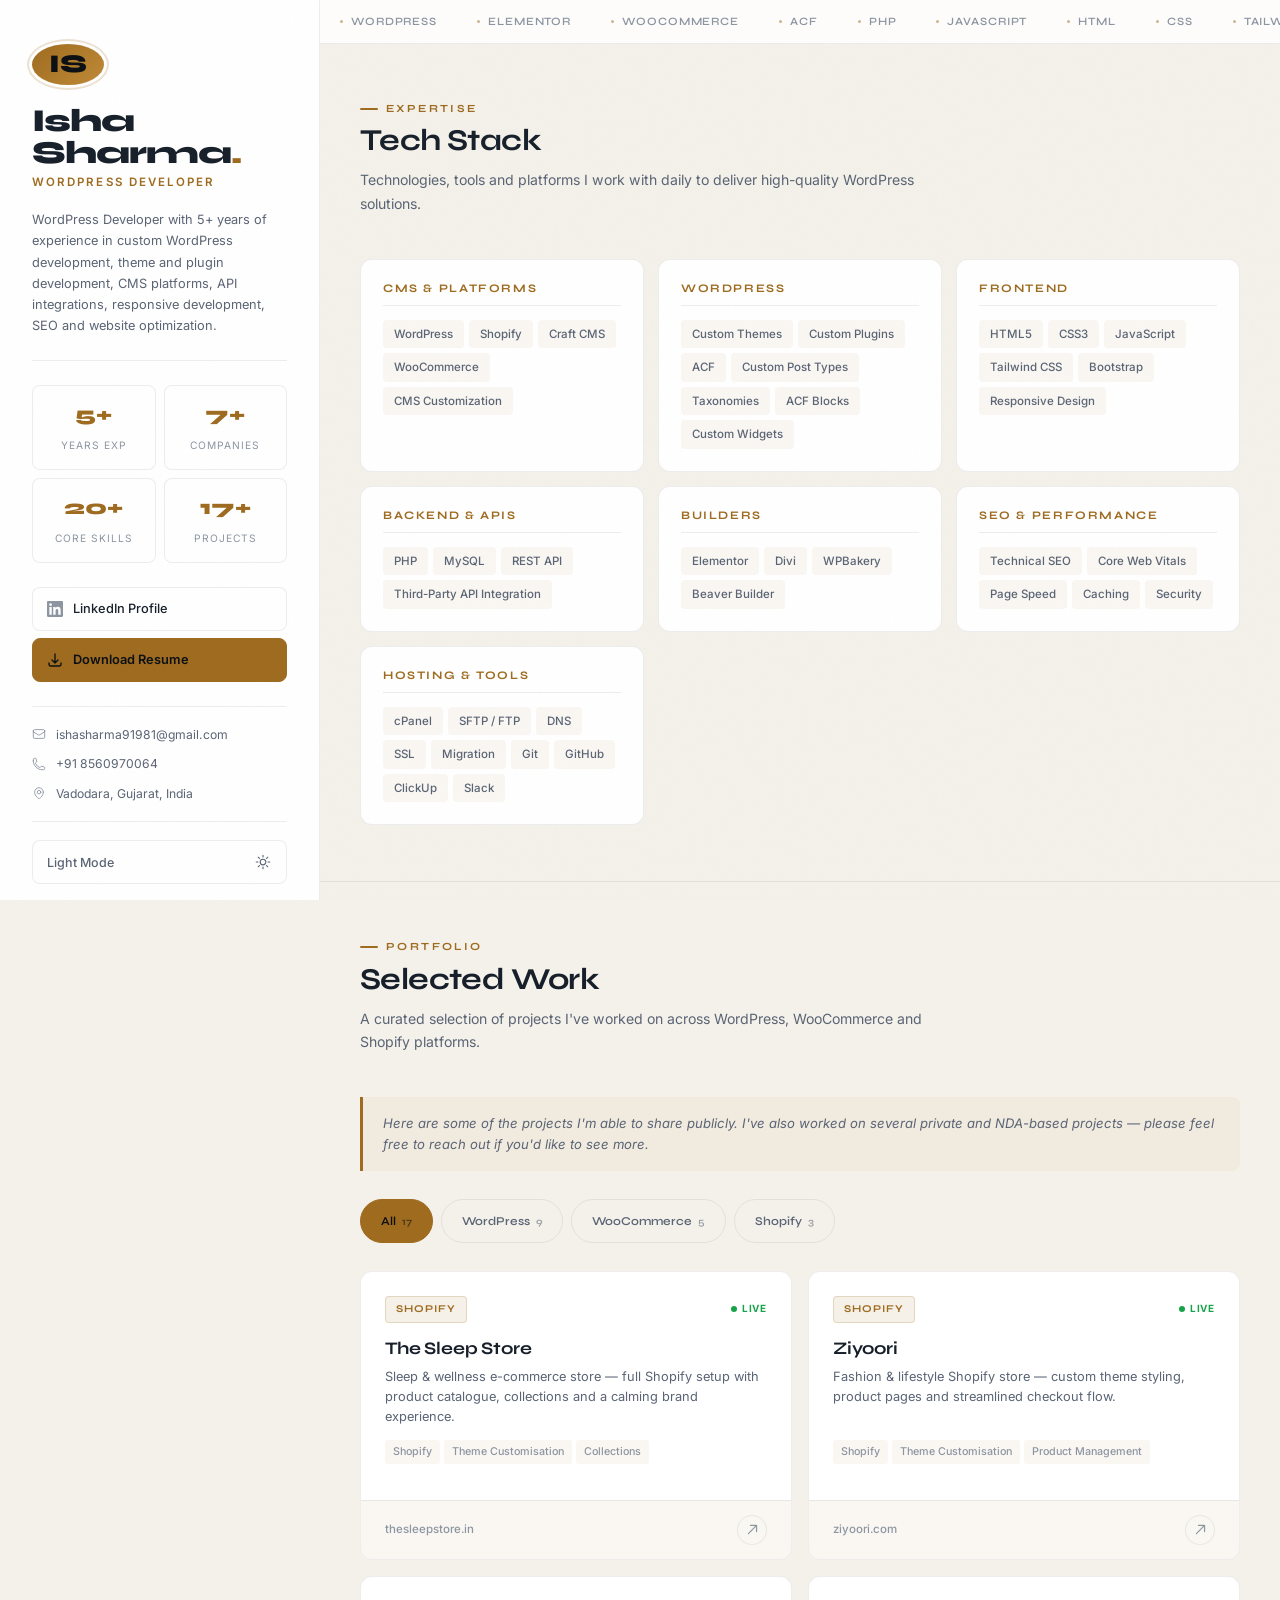
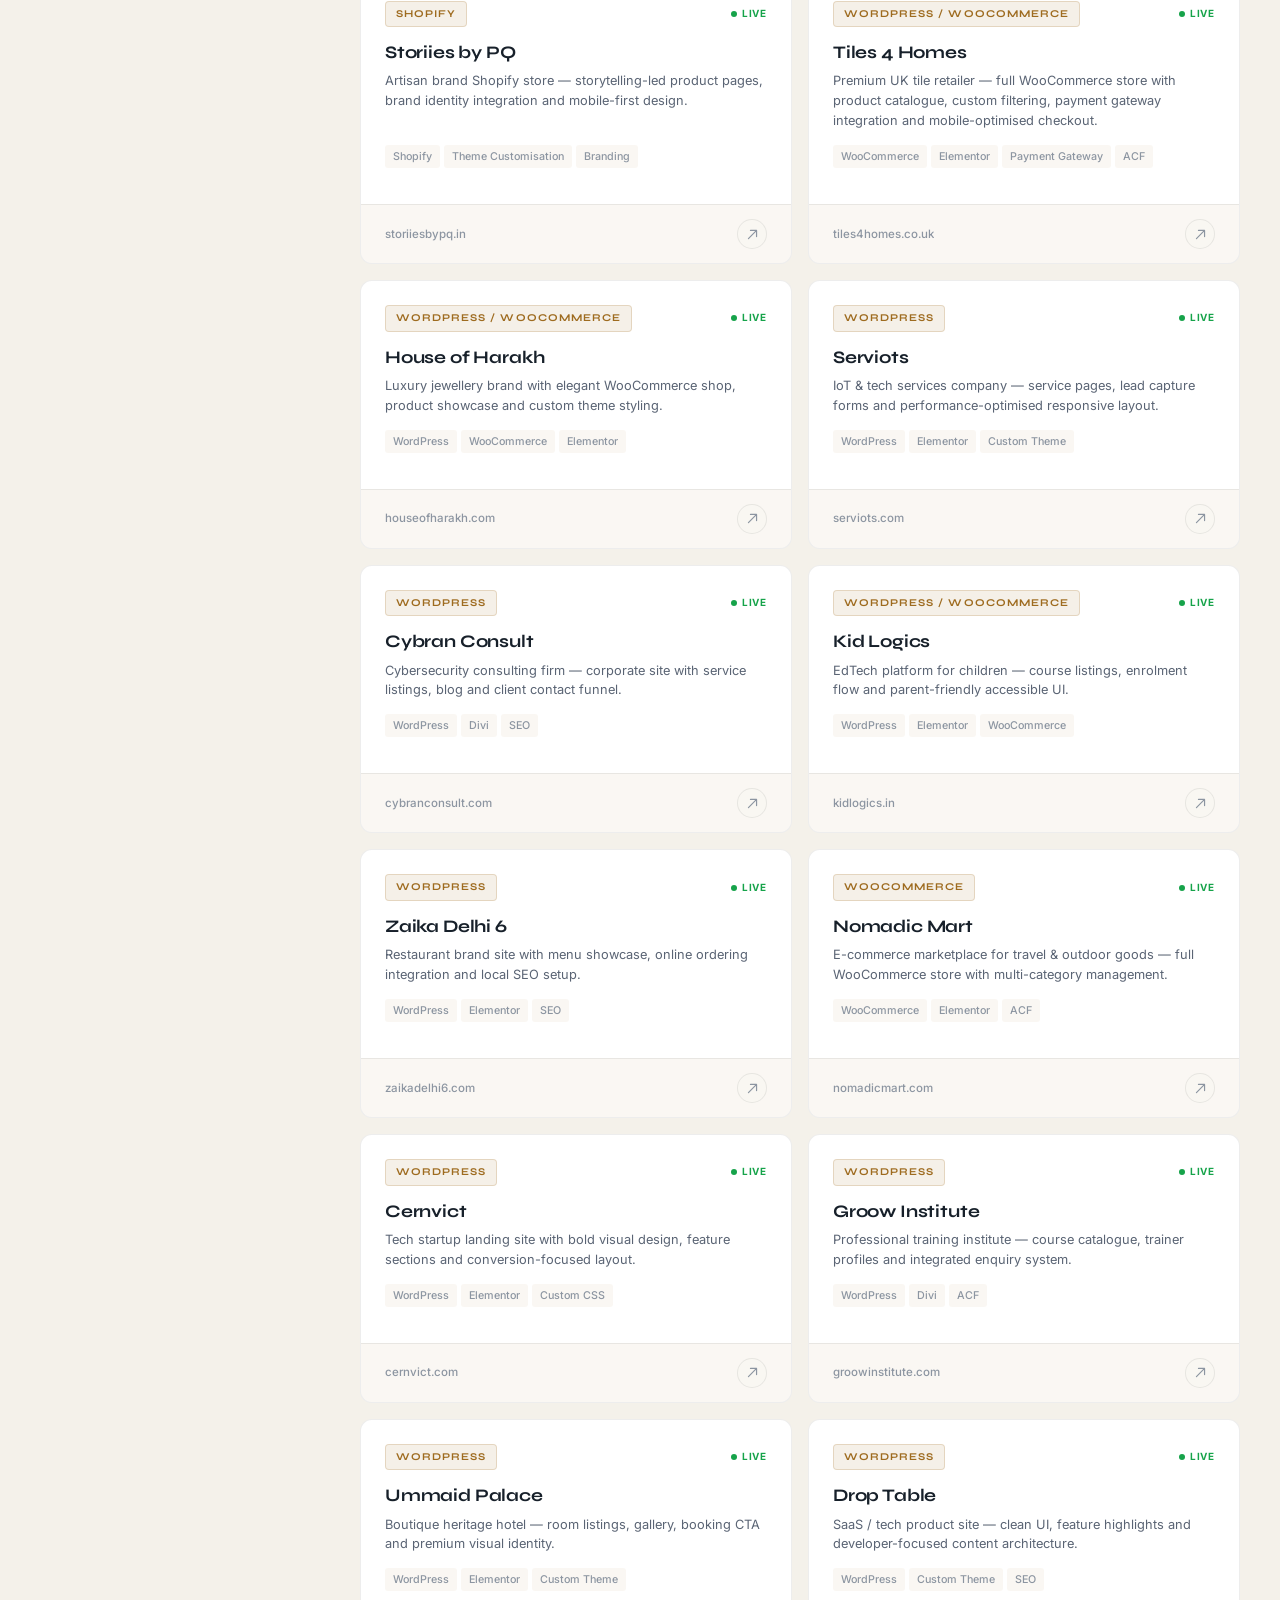
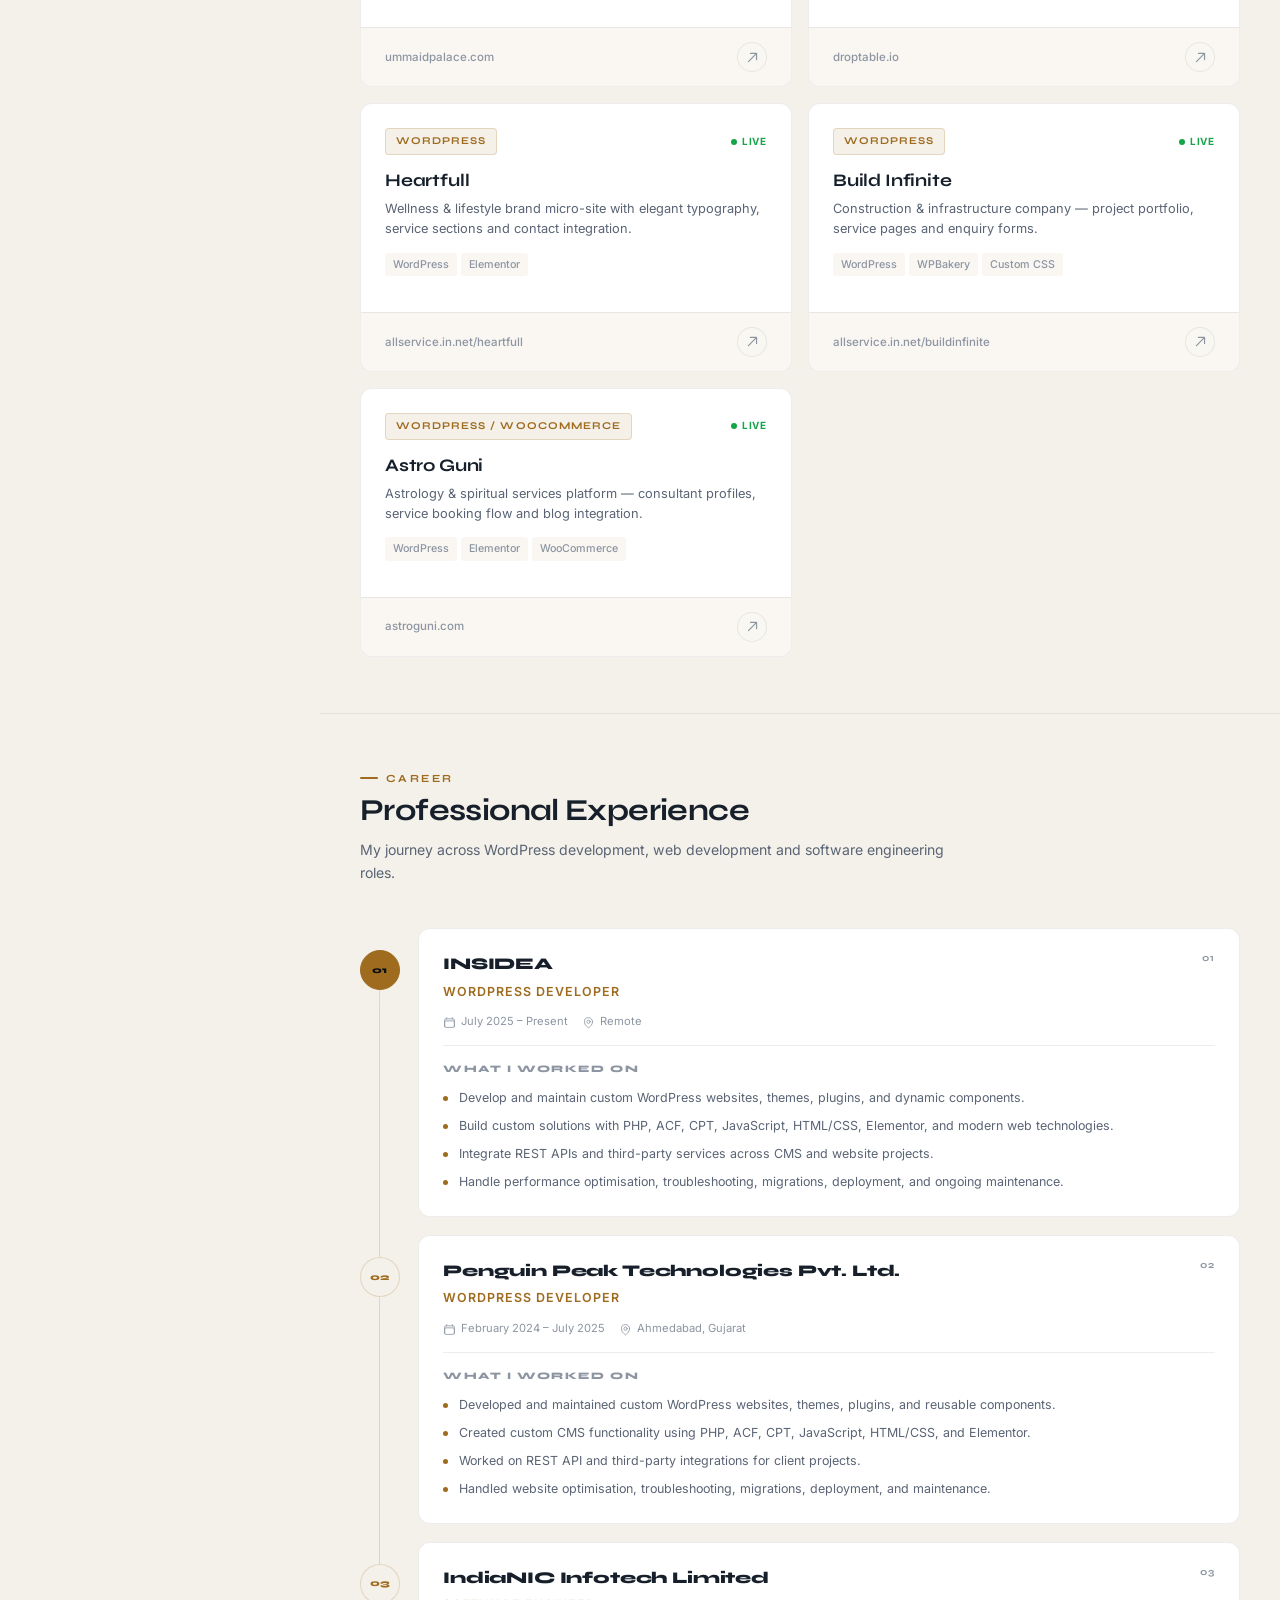
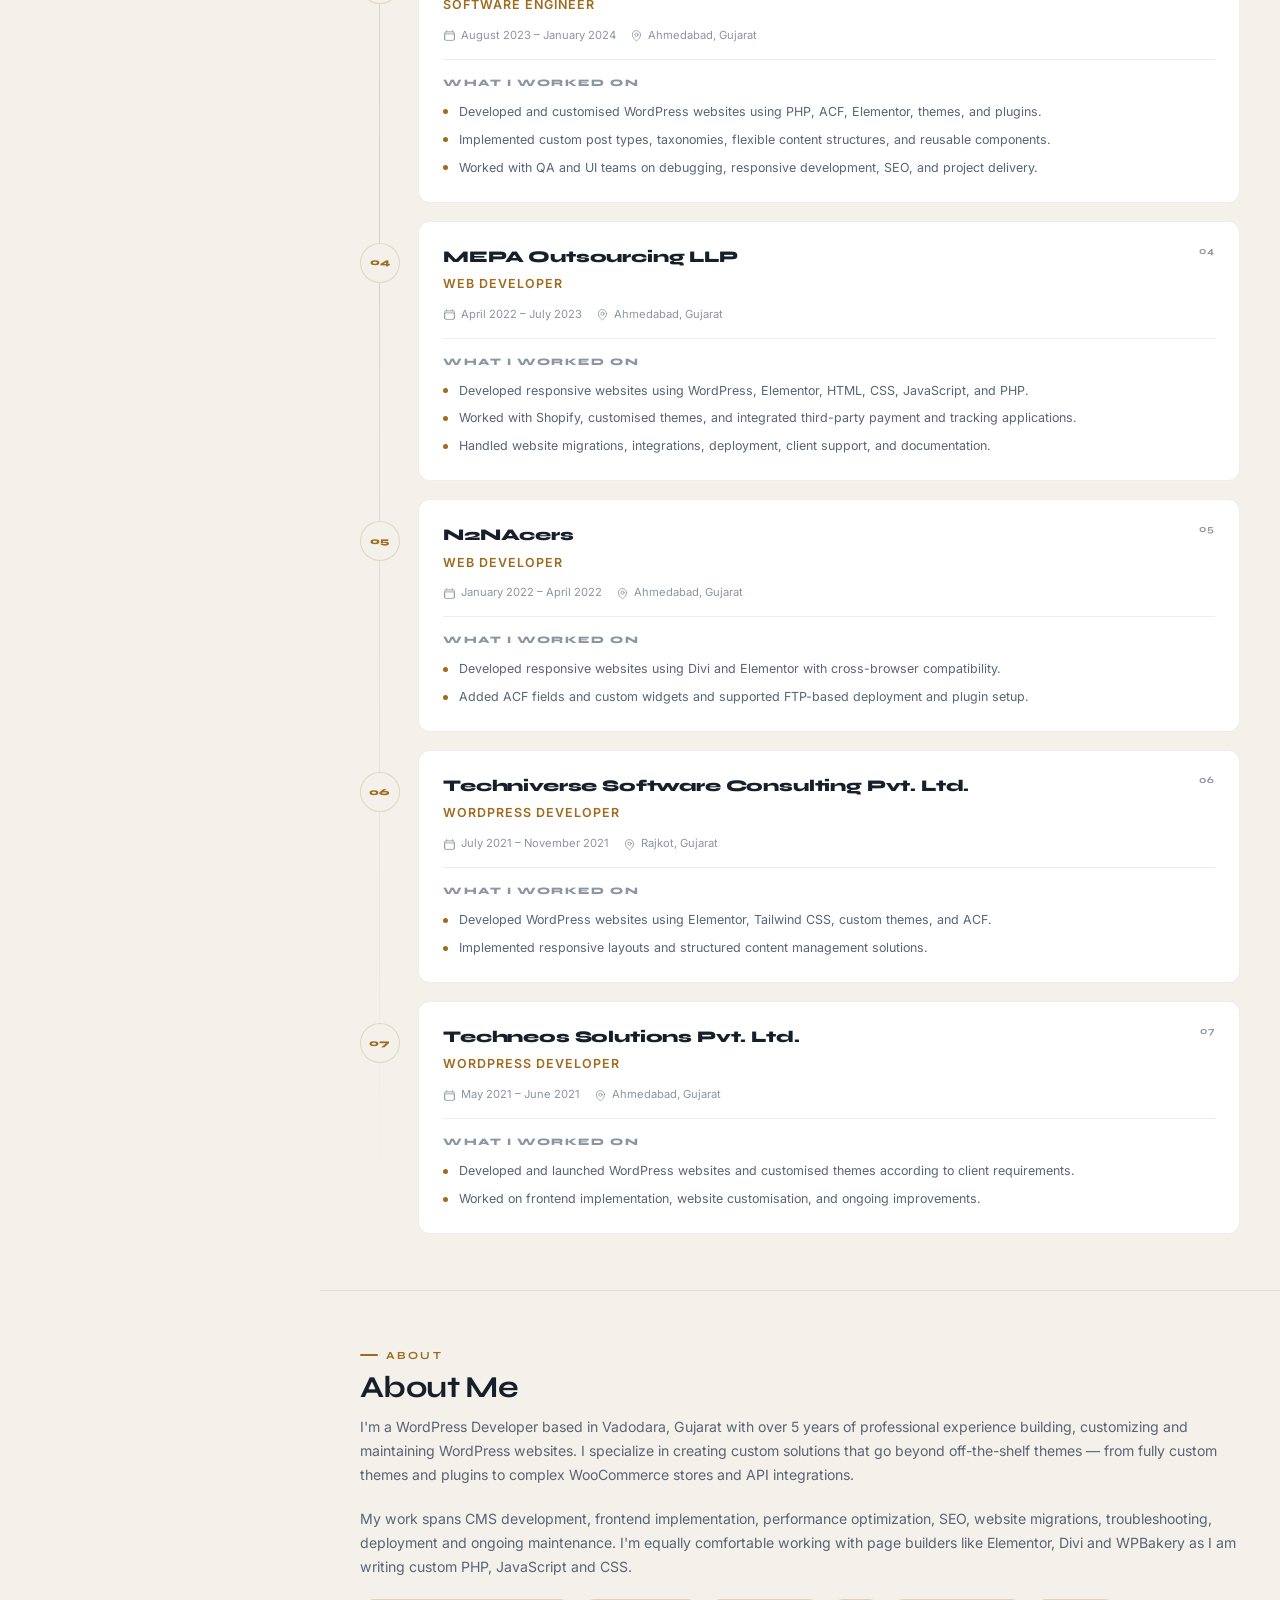
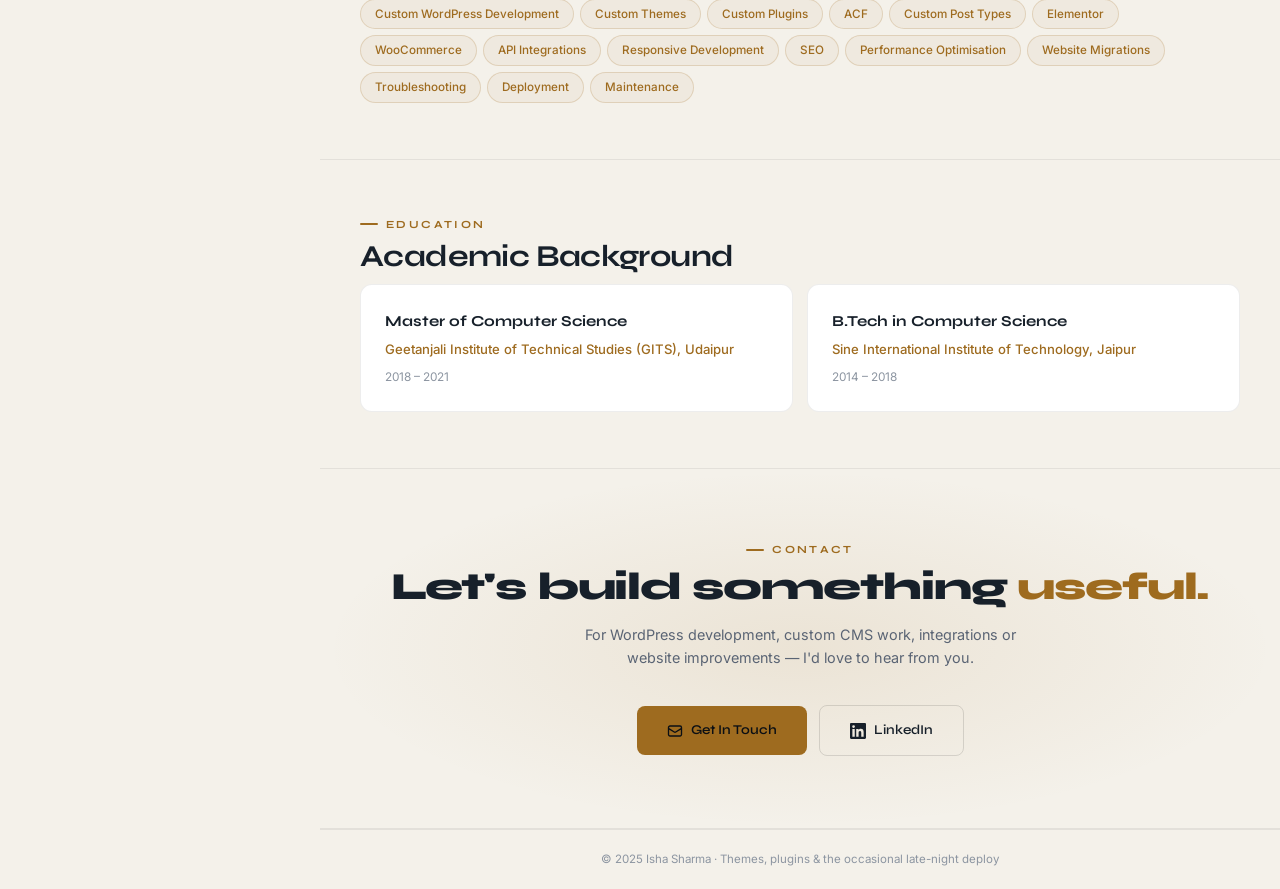
==== index.html @ 032f16be "Update index.html" ====
<!DOCTYPE html>
<html lang="en" data-theme="dark">
<head>
    <meta charset="UTF-8">
    <meta name="viewport" content="width=device-width, initial-scale=1.0">
    <link rel="icon" type="image/svg+xml" href="data:image/svg+xml,%3Csvg xmlns='http://www.w3.org/2000/svg' viewBox='0 0 64 64'%3E%3Crect width='64' height='64' rx='16' fill='%23D4A24C'/%3E%3Ctext x='32' y='42' text-anchor='middle' font-family='Arial,sans-serif' font-size='28' font-weight='700' fill='%230B0F14'%3EIS%3C/text%3E%3C/svg%3E">
    <meta name="theme-color" content="#07090C">
    <title>Isha Sharma — WordPress Developer | 5+ Years Experience</title>
    <meta name="description" content="Portfolio of Isha Sharma — WordPress Developer with 5+ years of experience in custom WordPress development, theme & plugin development, WooCommerce, API integrations, and performance optimization.">
    <link rel="preconnect" href="https://fonts.googleapis.com">
    <link rel="preconnect" href="https://fonts.gstatic.com" crossorigin>
    <link href="https://fonts.googleapis.com/css2?family=Syne:wght@400;500;600;700;800&family=Inter:wght@300;400;500;600&display=swap" rel="stylesheet">

<style>
/* ══════════════════════════════════════
   VARIABLES
   ══════════════════════════════════════ */
:root {
    --font-head: 'Syne', sans-serif;
    --font-body: 'Inter', sans-serif;
    --sidebar-w: 360px;
    --ease: cubic-bezier(.4,0,.2,1);
    --fast: .22s;
    --med: .38s;
    --slow: .55s;
    --r-xs: 4px;
    --r-sm: 8px;
    --r-md: 12px;
    --r-lg: 20px;
    --r-xl: 28px;
}

[data-theme="dark"] {
    --bg-body: #07090C;
    --bg-sidebar: #0C0F14;
    --bg-card: #11151C;
    --bg-card-2: #161B24;
    --bg-card-hover: #181E28;
    --bg-elevated: #1C2230;
    --accent: #D4A24C;
    --accent-soft: #E8C374;
    --accent-dim: rgba(212,162,76,.07);
    --accent-dim-2: rgba(212,162,76,.12);
    --accent-border: rgba(212,162,76,.18);
    --text-1: #F0EDE6;
    --text-2: #9EA7B3;
    --text-3: #5E6878;
    --border: rgba(255,255,255,.06);
    --border-2: rgba(255,255,255,.1);
    --live: #34D399;
    --shadow-card: 0 2px 12px rgba(0,0,0,.35);
    --shadow-hover: 0 8px 30px rgba(0,0,0,.45);
    --glass: rgba(12,15,20,.85);
}

[data-theme="light"] {
    --bg-body: #F4F1EA;
    --bg-sidebar: #FFFFFF;
    --bg-card: #FFFFFF;
    --bg-card-2: #F9F7F2;
    --bg-card-hover: #F5F2EB;
    --bg-elevated: #EDE9E0;
    --accent: #9E6B1F;
    --accent-soft: #C08A36;
    --accent-dim: rgba(158,107,31,.05);
    --accent-dim-2: rgba(158,107,31,.1);
    --accent-border: rgba(158,107,31,.2);
    --text-1: #17202A;
    --text-2: #5A6474;
    --text-3: #8C95A1;
    --border: rgba(0,0,0,.07);
    --border-2: rgba(0,0,0,.12);
    --live: #16A34A;
    --shadow-card: 0 2px 12px rgba(0,0,0,.06);
    --shadow-hover: 0 8px 30px rgba(0,0,0,.1);
    --glass: rgba(255,255,255,.85);
}

/* ══════════════════════════════════════
   RESET
   ══════════════════════════════════════ */
*,*::before,*::after{margin:0;padding:0;box-sizing:border-box}
html{scroll-behavior:smooth;-webkit-text-size-adjust:100%}
body{
    font-family:var(--font-body);
    background:var(--bg-body);
    color:var(--text-1);
    line-height:1.6;
    overflow-x:hidden;
    -webkit-font-smoothing:antialiased;
    transition:background var(--med) var(--ease), color var(--med) var(--ease);
}
a{color:inherit;text-decoration:none}
button{border:none;background:none;cursor:pointer;font-family:inherit}
img{max-width:100%;display:block}
h1,h2,h3,h4,h5,h6{font-family:var(--font-head);font-weight:700;line-height:1.15}
ul,ol{list-style:none}

/* Noise overlay */
body::after{
    content:'';position:fixed;inset:0;pointer-events:none;z-index:10000;
    opacity:.025;
    background-image:url("data:image/svg+xml,%3Csvg viewBox='0 0 200 200' xmlns='http://www.w3.org/2000/svg'%3E%3Cfilter id='n'%3E%3CfeTurbulence type='fractalNoise' baseFrequency='.85' numOctaves='4' stitchTiles='stitch'/%3E%3C/filter%3E%3Crect width='100%25' height='100%25' filter='url(%23n)'/%3E%3C/svg%3E");
    background-size:150px;
}

/* ══════════════════════════════════════
   LAYOUT
   ══════════════════════════════════════ */
.page{display:flex;min-height:100vh}

/* ══════════════════════════════════════
   SIDEBAR
   ══════════════════════════════════════ */
.sidebar{
    position:fixed;top:0;left:0;
    width:var(--sidebar-w);height:100vh;
    overflow-y:auto;
    background:var(--bg-sidebar);
    border-right:1px solid var(--border);
    display:flex;flex-direction:column;
    padding:44px 32px 32px;
    z-index:100;
    transition:background var(--med) var(--ease), border-color var(--med) var(--ease), transform var(--med) var(--ease);
    scrollbar-width:thin;scrollbar-color:var(--border) transparent;
}
.sidebar::-webkit-scrollbar{width:3px}
.sidebar::-webkit-scrollbar-thumb{background:var(--border-2);border-radius:4px}

/* Avatar placeholder */
.avatar{
    width:72px;height:72px;border-radius:50%;
    background:linear-gradient(135deg, var(--accent), var(--accent-soft));
    display:flex;align-items:center;justify-content:center;
    font-family:var(--font-head);font-size:1.6rem;font-weight:800;
    color:#0B0F14;margin-bottom:20px;
    box-shadow:0 0 0 3px var(--bg-sidebar), 0 0 0 5px var(--accent-border);
}

.s-name{
    font-family:var(--font-head);font-size:2rem;font-weight:800;
    letter-spacing:-.03em;line-height:1;margin-bottom:4px;
}
.s-name .dot{color:var(--accent)}
.s-role{
    font-size:.72rem;font-weight:600;
    text-transform:uppercase;letter-spacing:.18em;
    color:var(--accent);margin-bottom:18px;
}
.s-intro{
    font-size:.8rem;line-height:1.65;color:var(--text-2);
    margin-bottom:24px;padding-bottom:24px;
    border-bottom:1px solid var(--border);
}

/* Stats */
.s-stats{display:grid;grid-template-columns:1fr 1fr;gap:8px;margin-bottom:24px}
.stat{
    background:var(--bg-card);border:1px solid var(--border);
    border-radius:var(--r-sm);padding:12px;text-align:center;
    transition:border-color var(--fast) var(--ease);
}
.stat:hover{border-color:var(--accent-border)}
.stat-n{font-family:var(--font-head);font-size:1.3rem;font-weight:800;color:var(--accent);display:block}
.stat-l{font-size:.64rem;color:var(--text-3);text-transform:uppercase;letter-spacing:.1em;margin-top:2px}

/* Sidebar actions */
.s-actions{display:flex;flex-direction:column;gap:7px;margin-bottom:24px}
.s-btn{
    display:flex;align-items:center;gap:10px;
    padding:10px 14px;border-radius:var(--r-sm);
    border:1px solid var(--border);background:var(--bg-card);
    font-size:.8rem;font-weight:500;color:var(--text-1);
    transition:all var(--fast) var(--ease);
    min-height:44px;
}
.s-btn svg{width:16px;height:16px;flex-shrink:0;color:var(--text-3);transition:color var(--fast)}
.s-btn:hover,.s-btn:focus-visible{border-color:var(--accent-border);background:var(--accent-dim);color:var(--accent)}
.s-btn:hover svg,.s-btn:focus-visible svg{color:var(--accent)}
.s-btn:focus-visible{outline:2px solid var(--accent);outline-offset:2px}
.s-btn--fill{background:var(--accent);border-color:var(--accent);color:#0B0F14;font-weight:600}
.s-btn--fill svg{color:#0B0F14}
.s-btn--fill:hover{background:var(--accent-soft);border-color:var(--accent-soft);color:#0B0F14}

/* Contact rows */
.s-contact{
    border-top:1px solid var(--border);padding-top:18px;margin-bottom:18px;
    display:flex;flex-direction:column;gap:10px;
}
.s-contact-row{
    display:flex;align-items:center;gap:10px;
    font-size:.76rem;color:var(--text-2);word-break:break-all;
}
.s-contact-row svg{width:14px;height:14px;flex-shrink:0;color:var(--text-3)}
.s-contact-row a{transition:color var(--fast)}
.s-contact-row a:hover{color:var(--accent)}

/* Theme toggle */
.theme-wrap{margin-top:auto;padding-top:18px;border-top:1px solid var(--border)}
.theme-btn{
    display:flex;align-items:center;justify-content:space-between;
    width:100%;padding:10px 14px;border-radius:var(--r-sm);
    border:1px solid var(--border);background:var(--bg-card);
    font-size:.78rem;font-weight:500;color:var(--text-2);
    transition:all var(--fast) var(--ease);min-height:44px;
}
.theme-btn:hover{border-color:var(--accent-border);color:var(--text-1)}
.theme-btn:focus-visible{outline:2px solid var(--accent);outline-offset:2px}
.theme-btn svg{width:18px;height:18px;transition:transform var(--med) var(--ease)}
.theme-btn:hover svg{transform:rotate(25deg)}

/* ══════════════════════════════════════
   MAIN CONTENT
   ══════════════════════════════════════ */
.main{margin-left:var(--sidebar-w);flex:1;min-width:0}

/* ── TICKER ── */
.ticker{
    position:sticky;top:0;z-index:50;
    background:var(--glass);
    backdrop-filter:blur(12px);-webkit-backdrop-filter:blur(12px);
    border-bottom:1px solid var(--border);
    height:44px;overflow:hidden;
    transition:background var(--med), border-color var(--med);
}
.ticker-track{
    display:flex;align-items:center;height:100%;
    animation:scroll-ticker 50s linear infinite;
    width:max-content;
}
.ticker-item{
    display:flex;align-items:center;gap:8px;padding:0 20px;
    font-family:var(--font-head);font-size:.7rem;font-weight:600;
    color:var(--text-3);text-transform:uppercase;letter-spacing:.08em;
    white-space:nowrap;user-select:none;
}
.ticker-dot{width:3px;height:3px;border-radius:50%;background:var(--accent);opacity:.5}
@keyframes scroll-ticker{0%{transform:translateX(0)}100%{transform:translateX(-50%)}}
@media(prefers-reduced-motion:reduce){
    .ticker-track{animation:none}
    .reveal{opacity:1!important;transform:none!important;transition:none!important}
}

/* ── SECTIONS ── */
.sec{padding:72px 56px;border-bottom:1px solid var(--border);transition:border-color var(--med)}
.sec:last-child{border-bottom:none}
.sec-label{
    font-family:var(--font-head);font-size:.68rem;font-weight:700;
    text-transform:uppercase;letter-spacing:.22em;
    color:var(--accent);margin-bottom:6px;
    display:flex;align-items:center;gap:8px;
}
.sec-label::before{
    content:'';width:18px;height:2px;background:var(--accent);border-radius:2px;
}
.sec-title{font-size:1.9rem;letter-spacing:-.02em;margin-bottom:10px}
.sec-desc{font-size:.88rem;color:var(--text-2);max-width:600px;line-height:1.65;margin-bottom:44px}

/* ── TECH STACK ── */
.tech-grid{display:grid;grid-template-columns:repeat(auto-fill,minmax(260px,1fr));gap:14px}
.tech-card{
    background:var(--bg-card);border:1px solid var(--border);
    border-radius:var(--r-md);padding:22px;
    transition:all var(--fast) var(--ease);
    position:relative;overflow:hidden;
}
.tech-card::before{
    content:'';position:absolute;top:0;left:0;right:0;height:2px;
    background:linear-gradient(90deg,transparent,var(--accent),transparent);
    opacity:0;transition:opacity var(--fast);
}
.tech-card:hover{border-color:var(--accent-border);box-shadow:var(--shadow-card);transform:translateY(-2px)}
.tech-card:hover::before{opacity:1}
.tech-card h4{
    font-family:var(--font-head);font-size:.72rem;font-weight:700;
    text-transform:uppercase;letter-spacing:.14em;color:var(--accent);
    margin-bottom:14px;padding-bottom:10px;border-bottom:1px solid var(--border);
}
.tech-pills{display:flex;flex-wrap:wrap;gap:5px}
.tech-pill{
    font-size:.72rem;font-weight:500;padding:4px 10px;
    border-radius:var(--r-xs);background:var(--accent-dim);color:var(--text-2);
    border:1px solid transparent;transition:all var(--fast);
}
.tech-card:hover .tech-pill{color:var(--accent);border-color:var(--accent-border)}

/* ── PORTFOLIO ── */
.port-note{
    font-size:.82rem;color:var(--text-2);font-style:italic;
    line-height:1.6;margin-bottom:28px;
    padding:16px 20px;background:var(--accent-dim);
    border-left:3px solid var(--accent);
    border-radius:0 var(--r-sm) var(--r-sm) 0;
}

/* Filters */
.filters{display:flex;flex-wrap:wrap;gap:8px;margin-bottom:28px}
.f-btn{
    font-family:var(--font-head);font-size:.75rem;font-weight:600;
    padding:8px 20px;border-radius:100px;
    border:1px solid var(--border);background:transparent;
    color:var(--text-2);transition:all var(--fast) var(--ease);
    min-height:44px;display:flex;align-items:center;gap:6px;
}
.f-btn:hover,.f-btn:focus-visible{border-color:var(--accent-border);color:var(--accent)}
.f-btn:focus-visible{outline:2px solid var(--accent);outline-offset:2px}
.f-btn.on{background:var(--accent);border-color:var(--accent);color:#0B0F14}
.f-cnt{font-size:.65rem;opacity:.6}

/* Project grid */
.p-grid{display:grid;grid-template-columns:repeat(2,1fr);gap:16px}

.p-card{
    position:relative;display:flex;flex-direction:column;
    background:var(--bg-card);border:1px solid var(--border);
    border-radius:var(--r-md);padding:0;
    transition:all var(--med) var(--ease);
    cursor:pointer;text-decoration:none;color:inherit;
    overflow:hidden;
}
.p-card-inner{padding:24px 24px 20px;display:flex;flex-direction:column;flex:1}

/* top accent line on hover */
.p-card::after{
    content:'';position:absolute;top:0;left:0;right:0;height:2px;
    background:var(--accent);transform:scaleX(0);transform-origin:left;
    transition:transform var(--med) var(--ease);
}
.p-card:hover::after,.p-card:focus-visible::after{transform:scaleX(1)}
.p-card:hover{
    border-color:var(--accent-border);background:var(--bg-card-hover);
    box-shadow:var(--shadow-hover);transform:translateY(-3px);
}
.p-card:focus-visible{outline:2px solid var(--accent);outline-offset:2px}

.p-top{display:flex;align-items:center;justify-content:space-between;margin-bottom:16px}
.p-platform{
    font-family:var(--font-head);font-size:.65rem;font-weight:700;
    text-transform:uppercase;letter-spacing:.1em;
    color:var(--accent);padding:4px 10px;border-radius:var(--r-xs);
    background:var(--accent-dim-2);border:1px solid var(--accent-border);
}
.p-live{
    display:flex;align-items:center;gap:5px;
    font-size:.62rem;font-weight:700;text-transform:uppercase;letter-spacing:.08em;
    color:var(--live);
}
.p-live-dot{
    width:6px;height:6px;border-radius:50%;background:var(--live);
    animation:pulse-dot 2s ease-in-out infinite;
}
@keyframes pulse-dot{
    0%,100%{box-shadow:0 0 0 0 rgba(52,211,153,.4)}
    50%{box-shadow:0 0 0 5px rgba(52,211,153,0)}
}

.p-name{
    font-family:var(--font-head);font-size:1.1rem;font-weight:700;
    color:var(--text-1);margin-bottom:8px;
    transition:color var(--fast);letter-spacing:-.01em;
}
.p-card:hover .p-name{color:var(--accent)}

.p-desc{font-size:.8rem;line-height:1.55;color:var(--text-2);margin-bottom:14px;flex:1}

.p-tags{display:flex;flex-wrap:wrap;gap:4px;margin-bottom:16px}
.p-tag{
    font-size:.67rem;font-weight:500;padding:3px 8px;
    border-radius:3px;background:var(--accent-dim);
    color:var(--text-3);transition:color var(--fast);
}
.p-card:hover .p-tag{color:var(--accent)}

.p-foot{
    display:flex;align-items:center;justify-content:space-between;
    padding:14px 24px;border-top:1px solid var(--border);
    background:var(--accent-dim);
    transition:background var(--fast);
}
.p-card:hover .p-foot{background:var(--accent-dim-2)}

.p-url{
    font-size:.72rem;font-weight:500;color:var(--text-3);
    overflow:hidden;text-overflow:ellipsis;white-space:nowrap;max-width:200px;
    transition:color var(--fast);
}
.p-card:hover .p-url{color:var(--accent)}

.p-arrow{
    width:30px;height:30px;border-radius:50%;
    background:var(--bg-card-2);border:1px solid var(--border);
    display:flex;align-items:center;justify-content:center;
    transition:all var(--fast) var(--ease);flex-shrink:0;
}
.p-arrow svg{width:13px;height:13px;color:var(--text-3);transition:all var(--fast) var(--ease)}
.p-card:hover .p-arrow{background:var(--accent);border-color:var(--accent)}
.p-card:hover .p-arrow svg{color:#0B0F14;transform:rotate(45deg)}

.p-card.hide{display:none}

/* ── EXPERIENCE ── */
.exp-list{
    position:relative;
    display:flex;
    flex-direction:column;
    gap:18px;
}
.exp-list::before{
    content:'';
    position:absolute;
    left:19px;
    top:24px;
    bottom:24px;
    width:1px;
    background:linear-gradient(
        to bottom,
        var(--accent-border),
        var(--border-2),
        transparent
    );
}
.exp{
    position:relative;
    padding-left:58px;
}
.exp-marker{
    position:absolute;
    left:0;
    top:22px;
    width:40px;
    height:40px;
    border-radius:50%;
    display:flex;
    align-items:center;
    justify-content:center;
    background:var(--bg-body);
    border:1px solid var(--accent-border);
    color:var(--accent);
    font-family:var(--font-head);
    font-size:.58rem;
    font-weight:800;
    letter-spacing:.05em;
    z-index:2;
    transition:all var(--fast) var(--ease);
}
.exp:first-child .exp-marker{
    background:var(--accent);
    color:#0B0F14;
    border-color:var(--accent);
}
.exp-content{
    background:var(--bg-card);
    border:1px solid var(--border);
    border-radius:var(--r-md);
    padding:22px 24px 24px;
    transition:all var(--fast) var(--ease);
}
.exp:hover .exp-content{
    border-color:var(--accent-border);
    background:var(--bg-card-hover);
    box-shadow:var(--shadow-card);
    transform:translateX(3px);
}
.exp:hover .exp-marker{
    border-color:var(--accent);
    box-shadow:0 0 0 4px var(--accent-dim);
}
.exp-head{
    display:flex;
    align-items:flex-start;
    justify-content:space-between;
    gap:20px;
}
.exp-company{
    font-family:var(--font-head);
    font-size:1.02rem;
    font-weight:800;
    color:var(--text-1);
    margin-bottom:4px;
    letter-spacing:-.01em;
}
.exp-role{
    font-size:.78rem;
    font-weight:600;
    color:var(--accent);
    text-transform:uppercase;
    letter-spacing:.08em;
}
.exp-index{
    font-family:var(--font-head);
    font-size:.62rem;
    font-weight:700;
    color:var(--text-3);
    letter-spacing:.1em;
}
.exp-meta{
    display:flex;
    flex-wrap:wrap;
    align-items:center;
    gap:14px;
    margin-top:12px;
    padding-bottom:14px;
    border-bottom:1px solid var(--border);
    font-size:.7rem;
    color:var(--text-3);
}
.exp-meta span{
    display:flex;
    align-items:center;
    gap:5px;
}
.exp-meta svg{
    width:13px;
    height:13px;
    color:var(--text-3);
}
.exp-work{
    margin-top:16px;
}
.exp-work-label{
    font-family:var(--font-head);
    font-size:.62rem;
    font-weight:800;
    text-transform:uppercase;
    letter-spacing:.16em;
    color:var(--text-3);
    margin-bottom:10px;
}
.exp-work ul{
    display:grid;
    gap:8px;
}
.exp-work li{
    position:relative;
    padding-left:16px;
    font-size:.78rem;
    line-height:1.6;
    color:var(--text-2);
}
.exp-work li::before{
    content:'';
    position:absolute;
    left:0;
    top:.62em;
    width:5px;
    height:5px;
    border-radius:50%;
    background:var(--accent);
}

 /* ── ABOUT ── */
.about-body{width:100%}
.about-body p{font-size:.88rem;line-height:1.7;color:var(--text-2);margin-bottom:20px}
.about-pills{display:flex;flex-wrap:wrap;gap:6px;margin-top:8px}
.about-pill{
    font-size:.73rem;font-weight:500;padding:5px 14px;
    border-radius:100px;background:var(--accent-dim);
    color:var(--accent);border:1px solid var(--accent-border);
}

/* ── EDUCATION ── */
.edu-grid{display:grid;grid-template-columns:repeat(auto-fill,minmax(300px,1fr));gap:14px}
.edu-card{
    background:var(--bg-card);border:1px solid var(--border);
    border-radius:var(--r-md);padding:24px;
    transition:border-color var(--fast);position:relative;overflow:hidden;
}
.edu-card::before{
    content:'';position:absolute;bottom:0;left:0;right:0;height:2px;
    background:var(--accent);transform:scaleX(0);
    transition:transform var(--med) var(--ease);transform-origin:left;
}
.edu-card:hover{border-color:var(--accent-border)}
.edu-card:hover::before{transform:scaleX(1)}
.edu-deg{font-family:var(--font-head);font-size:.95rem;font-weight:700;margin-bottom:6px}
.edu-school{font-size:.82rem;color:var(--accent);font-weight:500;margin-bottom:8px}
.edu-yr{font-size:.74rem;color:var(--text-3)}

/* ── CONTACT CTA ── */
.cta-sec{text-align:center;padding:88px 56px;position:relative;overflow:hidden}
.cta-sec::before{
    content:'';position:absolute;inset:0;
    background:radial-gradient(ellipse at center,var(--accent-dim-2) 0%,transparent 70%);
    pointer-events:none;
}
.cta-title{font-size:2.4rem;font-weight:800;letter-spacing:-.03em;margin-bottom:14px;position:relative}
.cta-title span{color:var(--accent)}
.cta-sub{font-size:.9rem;color:var(--text-2);margin-bottom:36px;max-width:460px;margin-inline:auto;line-height:1.6;position:relative}
.cta-btns{display:flex;align-items:center;justify-content:center;gap:12px;flex-wrap:wrap;position:relative}
.cta-a{
    display:inline-flex;align-items:center;gap:8px;
    padding:14px 30px;border-radius:var(--r-sm);
    font-family:var(--font-head);font-size:.84rem;font-weight:600;
    transition:all var(--fast) var(--ease);min-height:48px;
}
.cta-a:focus-visible{outline:2px solid var(--accent);outline-offset:2px}
.cta-a svg{width:16px;height:16px}
.cta-fill{background:var(--accent);color:#0B0F14}
.cta-fill:hover{background:var(--accent-soft);transform:translateY(-2px);box-shadow:var(--shadow-hover)}
.cta-ghost{border:1px solid var(--border-2);color:var(--text-1)}
.cta-ghost:hover{border-color:var(--accent-border);color:var(--accent)}

/* ── FOOTER ── */
.foot{padding:22px 56px;border-top:1px solid var(--border);text-align:center;font-size:.72rem;color:var(--text-3)}

/* ── SCROLL REVEAL ── */
.reveal{opacity:1;transform:none;transition:opacity .65s var(--ease),transform .65s var(--ease)}
.reveal.show{opacity:1;transform:translateY(0)}

/* ── MOBILE HEADER ── */
.mob-head{
    display:none;position:sticky;top:0;z-index:200;
    background:var(--glass);backdrop-filter:blur(12px);
    border-bottom:1px solid var(--border);
    padding:12px 20px;align-items:center;justify-content:space-between;
    transition:background var(--med), border-color var(--med);
}
.mob-head .s-name{font-size:1.2rem;margin:0}
.mob-btn{
    width:44px;height:44px;display:flex;align-items:center;justify-content:center;
    border-radius:var(--r-sm);border:1px solid var(--border);color:var(--text-1);
}
.mob-btn svg{width:20px;height:20px}

.overlay{
    display:none;position:fixed;inset:0;
    background:rgba(0,0,0,.6);z-index:99;
    opacity:0;transition:opacity var(--med);
}
.overlay.on{display:block;opacity:1}

/* ══════════════════════════════════════
   RESPONSIVE
   ══════════════════════════════════════ */
@media(max-width:1280px){
    :root{--sidebar-w:320px}
    .sec{padding:56px 40px}
    .cta-sec{padding:72px 40px}
    .foot{padding:20px 40px}
}
@media(max-width:1024px){
    .p-grid{gap:12px}
    .tech-grid{grid-template-columns:repeat(auto-fill,minmax(230px,1fr))}
}
@media(max-width:900px){
    .mob-head{display:flex}
    .sidebar{
        transform:translateX(-100%);width:320px;
        transition:transform var(--med) var(--ease), background var(--med);
    }
    .sidebar.open{transform:translateX(0)}
    .main{margin-left:0}
    .sec{padding:40px 20px}
    .cta-sec{padding:60px 20px}
    .foot{padding:18px 20px}
    .p-grid{grid-template-columns:1fr}
    .cta-title{font-size:1.7rem}
    .sec-title{font-size:1.45rem}
}
@media(max-width:600px){
    .tech-grid{grid-template-columns:1fr}
    .edu-grid{grid-template-columns:1fr}
    .filters{gap:5px}
    .f-btn{font-size:.7rem;padding:6px 14px}
    .exp{padding-left:46px}
    .exp-list::before{left:15px}
    .exp-marker{
        width:32px;
        height:32px;
        top:18px;
        font-size:.52rem;
    }
    .exp-content{padding:18px}
    .exp-head{gap:10px}
    .exp-index{display:none}
    .exp-company{font-size:.92rem}
    .exp-role{font-size:.68rem}
}
</style>
</head>
<body>

<!-- ═══ MOBILE HEADER ═══ -->
<header class="mob-head" id="mobHead">
    <div class="s-name">Isha<span class="dot">.</span></div>
    <button class="mob-btn" id="mobBtn" aria-label="Open navigation menu">
        <svg fill="none" viewBox="0 0 24 24" stroke-width="1.5" stroke="currentColor"><path stroke-linecap="round" stroke-linejoin="round" d="M3.75 6.75h16.5M3.75 12h16.5m-16.5 5.25h16.5"/></svg>
    </button>
</header>

<div class="overlay" id="overlay"></div>

<div class="page">

<!-- ═══ SIDEBAR ═══ -->
<aside class="sidebar" id="sidebar" role="complementary">
    <div class="avatar" aria-hidden="true">IS</div>

    <div class="s-name">Isha<br>Sharma<span class="dot">.</span></div>
    <div class="s-role">WordPress Developer</div>

    <p class="s-intro">WordPress Developer with 5+ years of experience in custom WordPress development, theme and plugin development, CMS platforms, API integrations, responsive development, SEO and website optimization.</p>

    <div class="s-stats">
        <div class="stat"><span class="stat-n">5+</span><span class="stat-l">Years Exp</span></div>
        <div class="stat"><span class="stat-n">7+</span><span class="stat-l">Companies</span></div>
        <div class="stat"><span class="stat-n">20+</span><span class="stat-l">Core Skills</span></div>
        <div class="stat"><span class="stat-n">17+</span><span class="stat-l">Projects</span></div>
    </div>

    <div class="s-actions">
        <a href="https://www.linkedin.com/in/isha-sharma-a201ba11a/" target="_blank" rel="noopener noreferrer" class="s-btn">
            <svg fill="currentColor" viewBox="0 0 24 24"><path d="M20.447 20.452h-3.554v-5.569c0-1.328-.027-3.037-1.852-3.037-1.853 0-2.136 1.445-2.136 2.939v5.667H9.351V9h3.414v1.561h.046c.477-.9 1.637-1.85 3.37-1.85 3.601 0 4.267 2.37 4.267 5.455v6.286zM5.337 7.433a2.062 2.062 0 01-2.063-2.065 2.064 2.064 0 112.063 2.065zm1.782 13.019H3.555V9h3.564v11.452zM22.225 0H1.771C.792 0 0 .774 0 1.729v20.542C0 23.227.792 24 1.771 24h20.451C23.2 24 24 23.227 24 22.271V1.729C24 .774 23.2 0 22.222 0h.003z"/></svg>
            LinkedIn Profile
        </a>
        <a href="resume.pdf" download class="s-btn s-btn--fill">
            <svg fill="none" viewBox="0 0 24 24" stroke-width="2" stroke="currentColor"><path stroke-linecap="round" stroke-linejoin="round" d="M3 16.5v2.25A2.25 2.25 0 005.25 21h13.5A2.25 2.25 0 0021 18.75V16.5M16.5 12L12 16.5m0 0L7.5 12m4.5 4.5V3"/></svg>
            Download Resume
        </a>
    </div>

    <div class="s-contact">
        <div class="s-contact-row">
            <svg fill="none" viewBox="0 0 24 24" stroke-width="1.5" stroke="currentColor"><path stroke-linecap="round" stroke-linejoin="round" d="M21.75 6.75v10.5a2.25 2.25 0 01-2.25 2.25h-15a2.25 2.25 0 01-2.25-2.25V6.75m19.5 0A2.25 2.25 0 0019.5 4.5h-15a2.25 2.25 0 00-2.25 2.25m19.5 0v.243a2.25 2.25 0 01-1.07 1.916l-7.5 4.615a2.25 2.25 0 01-2.36 0L3.32 8.91a2.25 2.25 0 01-1.07-1.916V6.75"/></svg>
            <a href="mailto:ishasharma91981@gmail.com">ishasharma91981@gmail.com</a>
        </div>
        <div class="s-contact-row">
            <svg fill="none" viewBox="0 0 24 24" stroke-width="1.5" stroke="currentColor"><path stroke-linecap="round" stroke-linejoin="round" d="M2.25 6.75c0 8.284 6.716 15 15 15h2.25a2.25 2.25 0 002.25-2.25v-1.372c0-.516-.351-.966-.852-1.091l-4.423-1.106c-.44-.11-.902.055-1.173.417l-.97 1.293c-.282.376-.769.542-1.21.38a12.035 12.035 0 01-7.143-7.143c-.162-.441.004-.928.38-1.21l1.293-.97c.363-.271.527-.734.417-1.173L6.963 3.102a1.125 1.125 0 00-1.091-.852H4.5A2.25 2.25 0 002.25 4.5v2.25z"/></svg>
            <a href="tel:+918560970064">+91 8560970064</a>
        </div>
        <div class="s-contact-row">
            <svg fill="none" viewBox="0 0 24 24" stroke-width="1.5" stroke="currentColor"><path stroke-linecap="round" stroke-linejoin="round" d="M15 10.5a3 3 0 11-6 0 3 3 0 016 0z"/><path stroke-linecap="round" stroke-linejoin="round" d="M19.5 10.5c0 7.142-7.5 11.25-7.5 11.25S4.5 17.642 4.5 10.5a7.5 7.5 0 1115 0z"/></svg>
            Vadodara, Gujarat, India
        </div>
    </div>

    <div class="theme-wrap">
        <button class="theme-btn" id="themeBtn" aria-label="Toggle dark/light mode">
            <span id="themeLabel">Dark Mode</span>
            <svg id="themeIcon" fill="none" viewBox="0 0 24 24" stroke-width="1.5" stroke="currentColor"><path stroke-linecap="round" stroke-linejoin="round" d="M21.752 15.002A9.718 9.718 0 0118 15.75c-5.385 0-9.75-4.365-9.75-9.75 0-1.33.266-2.597.748-3.752A9.753 9.753 0 003 11.25C3 16.635 7.365 21 12.75 21a9.753 9.753 0 009.002-5.998z"/></svg>
        </button>
    </div>
</aside>

<!-- ═══ MAIN ═══ -->
<main class="main" id="main">

<!-- Ticker -->
<div class="ticker" role="marquee" aria-label="Skills marquee">
    <div class="ticker-track" id="ticker"></div>
</div>

<!-- Tech Stack -->
<section class="sec" id="stack">
    <div class="reveal">
        <div class="sec-label">Expertise</div>
        <h2 class="sec-title">Tech Stack</h2>
        <p class="sec-desc">Technologies, tools and platforms I work with daily to deliver high-quality WordPress solutions.</p>
    </div>
    <div class="tech-grid" id="techGrid"></div>
</section>

<!-- Selected Work -->
<section class="sec" id="work">
    <div class="reveal">
        <div class="sec-label">Portfolio</div>
        <h2 class="sec-title">Selected Work</h2>
        <p class="sec-desc">A curated selection of projects I've worked on across WordPress, WooCommerce and Shopify platforms.</p>
    </div>
    <p class="port-note reveal">Here are some of the projects I'm able to share publicly. I've also worked on several private and NDA-based projects — please feel free to reach out if you'd like to see more.</p>
    <div class="filters reveal" id="filters" role="group" aria-label="Filter projects"></div>
    <div class="p-grid" id="pGrid"></div>
</section>

<!-- Experience -->
<section class="sec" id="experience">
    <div class="reveal">
        <div class="sec-label">Career</div>
        <h2 class="sec-title">Professional Experience</h2>
        <p class="sec-desc">My journey across WordPress development, web development and software engineering roles.</p>
    </div>
    <div class="exp-list reveal" id="expList"></div>
</section>

<!-- About -->
<section class="sec" id="about">
    <div class="reveal">
        <div class="sec-label">About</div>
        <h2 class="sec-title">About Me</h2>
    </div>
    <div class="about-body reveal">
        <p>I'm a WordPress Developer based in Vadodara, Gujarat with over 5 years of professional experience building, customizing and maintaining WordPress websites. I specialize in creating custom solutions that go beyond off-the-shelf themes — from fully custom themes and plugins to complex WooCommerce stores and API integrations.</p>
        <p>My work spans CMS development, frontend implementation, performance optimization, SEO, website migrations, troubleshooting, deployment and ongoing maintenance. I'm equally comfortable working with page builders like Elementor, Divi and WPBakery as I am writing custom PHP, JavaScript and CSS.</p>
        <div class="about-pills" id="aboutPills"></div>
    </div>
</section>

<!-- Education -->
<section class="sec" id="education">
    <div class="reveal">
        <div class="sec-label">Education</div>
        <h2 class="sec-title">Academic Background</h2>
    </div>
    <div class="edu-grid reveal">
        <div class="edu-card">
            <div class="edu-deg">Master of Computer Science</div>
            <div class="edu-school">Geetanjali Institute of Technical Studies (GITS), Udaipur</div>
            <div class="edu-yr">2018 – 2021</div>
        </div>
        <div class="edu-card">
            <div class="edu-deg">B.Tech in Computer Science</div>
            <div class="edu-school">Sine International Institute of Technology, Jaipur</div>
            <div class="edu-yr">2014 – 2018</div>
        </div>
    </div>
</section>

<!-- Contact CTA -->
<section class="sec cta-sec" id="contact">
    <div class="reveal">
        <div class="sec-label" style="justify-content:center">Contact</div>
        <h2 class="cta-title">Let's build something <span>useful.</span></h2>
        <p class="cta-sub">For WordPress development, custom CMS work, integrations or website improvements — I'd love to hear from you.</p>
        <div class="cta-btns">
            <a href="mailto:ishasharma91981@gmail.com" class="cta-a cta-fill">
                <svg fill="none" viewBox="0 0 24 24" stroke-width="2" stroke="currentColor"><path stroke-linecap="round" stroke-linejoin="round" d="M21.75 6.75v10.5a2.25 2.25 0 01-2.25 2.25h-15a2.25 2.25 0 01-2.25-2.25V6.75m19.5 0A2.25 2.25 0 0019.5 4.5h-15a2.25 2.25 0 00-2.25 2.25m19.5 0v.243a2.25 2.25 0 01-1.07 1.916l-7.5 4.615a2.25 2.25 0 01-2.36 0L3.32 8.91a2.25 2.25 0 01-1.07-1.916V6.75"/></svg>
                Get In Touch
            </a>
            <a href="https://www.linkedin.com/in/isha-sharma-a201ba11a/" target="_blank" rel="noopener noreferrer" class="cta-a cta-ghost">
                <svg fill="currentColor" viewBox="0 0 24 24" width="16" height="16"><path d="M20.447 20.452h-3.554v-5.569c0-1.328-.027-3.037-1.852-3.037-1.853 0-2.136 1.445-2.136 2.939v5.667H9.351V9h3.414v1.561h.046c.477-.9 1.637-1.85 3.37-1.85 3.601 0 4.267 2.37 4.267 5.455v6.286zM5.337 7.433a2.062 2.062 0 01-2.063-2.065 2.064 2.064 0 112.063 2.065zm1.782 13.019H3.555V9h3.564v11.452zM22.225 0H1.771C.792 0 0 .774 0 1.729v20.542C0 23.227.792 24 1.771 24h20.451C23.2 24 24 23.227 24 22.271V1.729C24 .774 23.2 0 22.222 0h.003z"/></svg>
                LinkedIn
            </a>
        </div>
    </div>
</section>

<footer class="foot">
    <p>© 2025 Isha Sharma · Themes, plugins & the occasional late-night deploy</p>
</footer>

</main>
</div>

<script>
/* ═══════════════════════════════════
   DATA
   ═══════════════════════════════════ */
const TICKER = ['WordPress','Elementor','WooCommerce','ACF','PHP','JavaScript','HTML','CSS','Tailwind CSS','Bootstrap','Shopify','Divi','WPBakery','Beaver Builder','REST API','MySQL','Git','GitHub','SEO','Core Web Vitals'];

const STACK = [
    {name:'CMS & Platforms',items:['WordPress','Shopify','Craft CMS','WooCommerce','CMS Customization']},
    {name:'WordPress',items:['Custom Themes','Custom Plugins','ACF','Custom Post Types','Taxonomies','ACF Blocks','Custom Widgets']},
    {name:'Frontend',items:['HTML5','CSS3','JavaScript','Tailwind CSS','Bootstrap','Responsive Design']},
    {name:'Backend & APIs',items:['PHP','MySQL','REST API','Third-Party API Integration']},
    {name:'Builders',items:['Elementor','Divi','WPBakery','Beaver Builder']},
    {name:'SEO & Performance',items:['Technical SEO','Core Web Vitals','Page Speed','Caching','Security']},
    {name:'Hosting & Tools',items:['cPanel','SFTP / FTP','DNS','SSL','Migration','Git','GitHub','ClickUp','Slack']}
];

const PROJECTS = [
    {name:'The Sleep Store',url:'https://thesleepstore.in/',platform:'Shopify',filter:'shopify',desc:'Sleep & wellness e-commerce store — full Shopify setup with product catalogue, collections and a calming brand experience.',tags:['Shopify','Theme Customisation','Collections']},
    {name:'Ziyoori',url:'https://ziyoori.com/',platform:'Shopify',filter:'shopify',desc:'Fashion & lifestyle Shopify store — custom theme styling, product pages and streamlined checkout flow.',tags:['Shopify','Theme Customisation','Product Management']},
    {name:'Storiies by PQ',url:'https://storiiesbypq.in/',platform:'Shopify',filter:'shopify',desc:'Artisan brand Shopify store — storytelling-led product pages, brand identity integration and mobile-first design.',tags:['Shopify','Theme Customisation','Branding']},
    {name:'Tiles 4 Homes',url:'https://tiles4homes.co.uk/',platform:'WordPress / WooCommerce',filter:'woocommerce',desc:'Premium UK tile retailer — full WooCommerce store with product catalogue, custom filtering, payment gateway integration and mobile-optimised checkout.',tags:['WooCommerce','Elementor','Payment Gateway','ACF']},
    {name:'House of Harakh',url:'https://houseofharakh.com/',platform:'WordPress / WooCommerce',filter:'woocommerce',desc:'Luxury jewellery brand with elegant WooCommerce shop, product showcase and custom theme styling.',tags:['WordPress','WooCommerce','Elementor']},
    {name:'Serviots',url:'https://serviots.com/',platform:'WordPress',filter:'wordpress',desc:'IoT & tech services company — service pages, lead capture forms and performance-optimised responsive layout.',tags:['WordPress','Elementor','Custom Theme']},
    {name:'Cybran Consult',url:'https://cybranconsult.com/',platform:'WordPress',filter:'wordpress',desc:'Cybersecurity consulting firm — corporate site with service listings, blog and client contact funnel.',tags:['WordPress','Divi','SEO']},
    {name:'Kid Logics',url:'https://kidlogics.in/',platform:'WordPress / WooCommerce',filter:'woocommerce',desc:'EdTech platform for children — course listings, enrolment flow and parent-friendly accessible UI.',tags:['WordPress','Elementor','WooCommerce']},
    {name:'Zaika Delhi 6',url:'https://zaikadelhi6.com/',platform:'WordPress',filter:'wordpress',desc:'Restaurant brand site with menu showcase, online ordering integration and local SEO setup.',tags:['WordPress','Elementor','SEO']},
    {name:'Nomadic Mart',url:'https://nomadicmart.com/',platform:'WooCommerce',filter:'woocommerce',desc:'E-commerce marketplace for travel & outdoor goods — full WooCommerce store with multi-category management.',tags:['WooCommerce','Elementor','ACF']},
    {name:'Cernvict',url:'https://cernvict.com/',platform:'WordPress',filter:'wordpress',desc:'Tech startup landing site with bold visual design, feature sections and conversion-focused layout.',tags:['WordPress','Elementor','Custom CSS']},
    {name:'Groow Institute',url:'https://groowinstitute.com/',platform:'WordPress',filter:'wordpress',desc:'Professional training institute — course catalogue, trainer profiles and integrated enquiry system.',tags:['WordPress','Divi','ACF']},
    {name:'Ummaid Palace',url:'https://ummaidpalace.com/',platform:'WordPress',filter:'wordpress',desc:'Boutique heritage hotel — room listings, gallery, booking CTA and premium visual identity.',tags:['WordPress','Elementor','Custom Theme']},
    {name:'Drop Table',url:'https://droptable.io/',platform:'WordPress',filter:'wordpress',desc:'SaaS / tech product site — clean UI, feature highlights and developer-focused content architecture.',tags:['WordPress','Custom Theme','SEO']},
    {name:'Heartfull',url:'http://allservice.in.net/heartfull',platform:'WordPress',filter:'wordpress',desc:'Wellness & lifestyle brand micro-site with elegant typography, service sections and contact integration.',tags:['WordPress','Elementor']},
    {name:'Build Infinite',url:'https://allservice.in.net/buildinfinite/',platform:'WordPress',filter:'wordpress',desc:'Construction & infrastructure company — project portfolio, service pages and enquiry forms.',tags:['WordPress','WPBakery','Custom CSS']},
    {name:'Astro Guni',url:'https://astroguni.com/',platform:'WordPress / WooCommerce',filter:'woocommerce',desc:'Astrology & spiritual services platform — consultant profiles, service booking flow and blog integration.',tags:['WordPress','Elementor','WooCommerce']}
];

const EXP = [
    {
        co:'INSIDEA',
        role:'WordPress Developer',
        when:'July 2025 – Present',
        where:'Remote',
        work:[
            'Develop and maintain custom WordPress websites, themes, plugins, and dynamic components.',
            'Build custom solutions with PHP, ACF, CPT, JavaScript, HTML/CSS, Elementor, and modern web technologies.',
            'Integrate REST APIs and third-party services across CMS and website projects.',
            'Handle performance optimisation, troubleshooting, migrations, deployment, and ongoing maintenance.'
        ]
    },
    {
        co:'Penguin Peak Technologies Pvt. Ltd.',
        role:'WordPress Developer',
        when:'February 2024 – July 2025',
        where:'Ahmedabad, Gujarat',
        work:[
            'Developed and maintained custom WordPress websites, themes, plugins, and reusable components.',
            'Created custom CMS functionality using PHP, ACF, CPT, JavaScript, HTML/CSS, and Elementor.',
            'Worked on REST API and third-party integrations for client projects.',
            'Handled website optimisation, troubleshooting, migrations, deployment, and maintenance.'
        ]
    },
    {
        co:'IndiaNIC Infotech Limited',
        role:'Software Engineer',
        when:'August 2023 – January 2024',
        where:'Ahmedabad, Gujarat',
        work:[
            'Developed and customised WordPress websites using PHP, ACF, Elementor, themes, and plugins.',
            'Implemented custom post types, taxonomies, flexible content structures, and reusable components.',
            'Worked with QA and UI teams on debugging, responsive development, SEO, and project delivery.'
        ]
    },
    {
        co:'MEPA Outsourcing LLP',
        role:'Web Developer',
        when:'April 2022 – July 2023',
        where:'Ahmedabad, Gujarat',
        work:[
            'Developed responsive websites using WordPress, Elementor, HTML, CSS, JavaScript, and PHP.',
            'Worked with Shopify, customised themes, and integrated third-party payment and tracking applications.',
            'Handled website migrations, integrations, deployment, client support, and documentation.'
        ]
    },
    {
        co:'N2NAcers',
        role:'Web Developer',
        when:'January 2022 – April 2022',
        where:'Ahmedabad, Gujarat',
        work:[
            'Developed responsive websites using Divi and Elementor with cross-browser compatibility.',
            'Added ACF fields and custom widgets and supported FTP-based deployment and plugin setup.'
        ]
    },
    {
        co:'Techniverse Software Consulting Pvt. Ltd.',
        role:'WordPress Developer',
        when:'July 2021 – November 2021',
        where:'Rajkot, Gujarat',
        work:[
            'Developed WordPress websites using Elementor, Tailwind CSS, custom themes, and ACF.',
            'Implemented responsive layouts and structured content management solutions.'
        ]
    },
    {
        co:'Techneos Solutions Pvt. Ltd.',
        role:'WordPress Developer',
        when:'May 2021 – June 2021',
        where:'Ahmedabad, Gujarat',
        work:[
            'Developed and launched WordPress websites and customised themes according to client requirements.',
            'Worked on frontend implementation, website customisation, and ongoing improvements.'
        ]
    }
];

const ABOUT_SKILLS = ['Custom WordPress Development','Custom Themes','Custom Plugins','ACF','Custom Post Types','Elementor','WooCommerce','API Integrations','Responsive Development','SEO','Performance Optimisation','Website Migrations','Troubleshooting','Deployment','Maintenance'];

/* ═══════════════════════════════════
   RENDER
   ═══════════════════════════════════ */
function renderTicker(){
    const el=document.getElementById('ticker');
    const html=TICKER.map(t=>`<span class="ticker-item"><span class="ticker-dot"></span>${t}</span>`).join('');
    el.innerHTML=html+html;
}

function renderTech(){
    document.getElementById('techGrid').innerHTML=STACK.map(s=>`
        <div class="tech-card reveal">
            <h4>${s.name}</h4>
            <div class="tech-pills">${s.items.map(i=>`<span class="tech-pill">${i}</span>`).join('')}</div>
        </div>`).join('');
}

function renderFilters(){
    const counts={all:PROJECTS.length,wordpress:0,woocommerce:0,shopify:0};
    PROJECTS.forEach(p=>counts[p.filter]++);
    const ff=[{l:'All',v:'all'},{l:'WordPress',v:'wordpress'},{l:'WooCommerce',v:'woocommerce'},{l:'Shopify',v:'shopify'}];
    document.getElementById('filters').innerHTML=ff.map(f=>`<button class="f-btn${f.v==='all'?' on':''}" data-f="${f.v}" aria-pressed="${f.v==='all'}">${f.l}<span class="f-cnt">${counts[f.v]}</span></button>`).join('');
}

function renderProjects(){
    const g=document.getElementById('pGrid');
    g.innerHTML=PROJECTS.map(p=>{
        const domain=p.url.replace(/^https?:\/\//,'').replace(/\/$/,'');
        return`<a href="${p.url}" target="_blank" rel="noopener noreferrer" class="p-card reveal" data-f="${p.filter}">
            <div class="p-card-inner">
                <div class="p-top">
                    <span class="p-platform">${p.platform}</span>
                    <span class="p-live"><span class="p-live-dot"></span>LIVE</span>
                </div>
                <h3 class="p-name">${p.name}</h3>
                <p class="p-desc">${p.desc}</p>
                <div class="p-tags">${p.tags.map(t=>`<span class="p-tag">${t}</span>`).join('')}</div>
            </div>
            <div class="p-foot">
                <span class="p-url">${domain}</span>
                <span class="p-arrow"><svg fill="none" viewBox="0 0 24 24" stroke-width="2.2" stroke="currentColor"><path stroke-linecap="round" stroke-linejoin="round" d="M4.5 19.5l15-15m0 0H8.25m11.25 0v11.25"/></svg></span>
            </div>
        </a>`}).join('');
}

function renderExp(){
    document.getElementById('expList').innerHTML=EXP.map((e,index)=>`
        <article class="exp">
            <div class="exp-marker">${String(index+1).padStart(2,'0')}</div>
            <div class="exp-content">
                <div class="exp-head">
                    <div>
                        <div class="exp-company">${e.co}</div>
                        <div class="exp-role">${e.role}</div>
                    </div>
                    <span class="exp-index">${String(index+1).padStart(2,'0')}</span>
                </div>

                <div class="exp-meta">
                    <span>
                        <svg fill="none" viewBox="0 0 24 24" stroke-width="1.5" stroke="currentColor">
                            <path stroke-linecap="round" stroke-linejoin="round" d="M6.75 3v2.25M17.25 3v2.25M3 18.75V7.5a2.25 2.25 0 012.25-2.25h13.5A2.25 2.25 0 0121 7.5v11.25m-18 0A2.25 2.25 0 005.25 21h13.5A2.25 2.25 0 0021 18.75m-18 0v-7.5A2.25 2.25 0 015.25 9h13.5A2.25 2.25 0 0121 11.25v7.5"/>
                        </svg>
                        ${e.when}
                    </span>
                    <span>
                        <svg fill="none" viewBox="0 0 24 24" stroke-width="1.5" stroke="currentColor">
                            <path stroke-linecap="round" stroke-linejoin="round" d="M15 10.5a3 3 0 11-6 0 3 3 0 016 0z"/>
                            <path stroke-linecap="round" stroke-linejoin="round" d="M19.5 10.5c0 7.142-7.5 11.25-7.5 11.25S4.5 17.642 4.5 10.5a7.5 7.5 0 1115 0z"/>
                        </svg>
                        ${e.where}
                    </span>
                </div>

                <div class="exp-work">
                    <div class="exp-work-label">What I worked on</div>
                    <ul>${e.work.map(item=>`<li>${item}</li>`).join('')}</ul>
                </div>
            </div>
        </article>`).join('');
}

function renderAbout(){
    document.getElementById('aboutPills').innerHTML=ABOUT_SKILLS.map(s=>`<span class="about-pill">${s}</span>`).join('');
}

/* ═══════════════════════════════════
   THEME
   ═══════════════════════════════════ */
const moonPath='M21.752 15.002A9.718 9.718 0 0118 15.75c-5.385 0-9.75-4.365-9.75-9.75 0-1.33.266-2.597.748-3.752A9.753 9.753 0 003 11.25C3 16.635 7.365 21 12.75 21a9.753 9.753 0 009.002-5.998z';
const sunPath='M12 3v2.25m6.364.386l-1.591 1.591M21 12h-2.25m-.386 6.364l-1.591-1.591M12 18.75V21m-4.773-4.227l-1.591 1.591M5.25 12H3m4.227-4.773L5.636 5.636M15.75 12a3.75 3.75 0 11-7.5 0 3.75 3.75 0 017.5 0z';

function setTheme(t){
    document.documentElement.setAttribute('data-theme',t);
    localStorage.setItem('isha-theme',t);
    document.getElementById('themeLabel').textContent=t==='dark'?'Dark Mode':'Light Mode';
    document.getElementById('themeIcon').innerHTML=`<path stroke-linecap="round" stroke-linejoin="round" d="${t==='dark'?moonPath:sunPath}"/>`;
}

function initTheme(){
    const saved=localStorage.getItem('isha-theme');
    if(saved){setTheme(saved);return}
    const prefersDark=window.matchMedia('(prefers-color-scheme: dark)').matches;
    setTheme(prefersDark?'dark':'light');
}

/* ═══════════════════════════════════
   FILTERS
   ═══════════════════════════════════ */
function initFilters(){
    document.getElementById('filters').addEventListener('click',e=>{
        const btn=e.target.closest('.f-btn');
        if(!btn)return;
        const f=btn.dataset.f;
        document.querySelectorAll('.f-btn').forEach(b=>{b.classList.remove('on');b.setAttribute('aria-pressed','false')});
        btn.classList.add('on');btn.setAttribute('aria-pressed','true');
        document.querySelectorAll('.p-card').forEach(c=>{
            c.classList.toggle('hide',f!=='all'&&c.dataset.f!==f);
        });
    });
}

/* ═══════════════════════════════════
   SCROLL REVEAL
   ═══════════════════════════════════ */
function initReveal(){
    if(window.matchMedia('(prefers-reduced-motion: reduce)').matches){
        document.querySelectorAll('.reveal').forEach(el=>el.classList.add('show'));
        return;
    }
    const obs=new IntersectionObserver((entries)=>{
        entries.forEach(e=>{if(e.isIntersecting){e.target.classList.add('show');obs.unobserve(e.target)}});
    },{threshold:.06,rootMargin:'0px 0px -30px 0px'});
    document.querySelectorAll('.reveal').forEach(el=>obs.observe(el));
}

/* ═══════════════════════════════════
   MOBILE MENU
   ═══════════════════════════════════ */
function initMobile(){
    const btn=document.getElementById('mobBtn');
    const sidebar=document.getElementById('sidebar');
    const overlay=document.getElementById('overlay');
    const close=()=>{sidebar.classList.remove('open');overlay.classList.remove('on');document.body.style.overflow=''};
    btn.addEventListener('click',()=>{sidebar.classList.add('open');overlay.classList.add('on');document.body.style.overflow='hidden'});
    overlay.addEventListener('click',close);
    sidebar.querySelectorAll('a').forEach(a=>a.addEventListener('click',()=>{if(window.innerWidth<=900)close()}));
}

/* ═══════════════════════════════════
   INIT
   ═══════════════════════════════════ */
function initPortfolio(){
    renderTicker();
    renderTech();
    renderFilters();
    renderProjects();
    renderExp();
    renderAbout();
    initTheme();
    initFilters();
    initMobile();

    const themeBtn=document.getElementById('themeBtn');
    if(themeBtn){
        themeBtn.addEventListener('click',()=>{
            const cur=document.documentElement.getAttribute('data-theme');
            setTheme(cur==='dark'?'light':'dark');
        });
    }

    // Keep content visible even if IntersectionObserver is unavailable.
    if('IntersectionObserver' in window){
        requestAnimationFrame(()=>requestAnimationFrame(initReveal));
    }else{
        document.querySelectorAll('.reveal').forEach(el=>el.classList.add('show'));
    }
}

if(document.readyState === 'loading'){
    document.addEventListener('DOMContentLoaded',initPortfolio,{once:true});
}else{
    initPortfolio();
}

const colorScheme=window.matchMedia('(prefers-color-scheme: dark)');
if(colorScheme.addEventListener){
    colorScheme.addEventListener('change',e=>{
        if(!localStorage.getItem('isha-theme'))setTheme(e.matches?'dark':'light');
    });
}
</script>

</body>
</html>
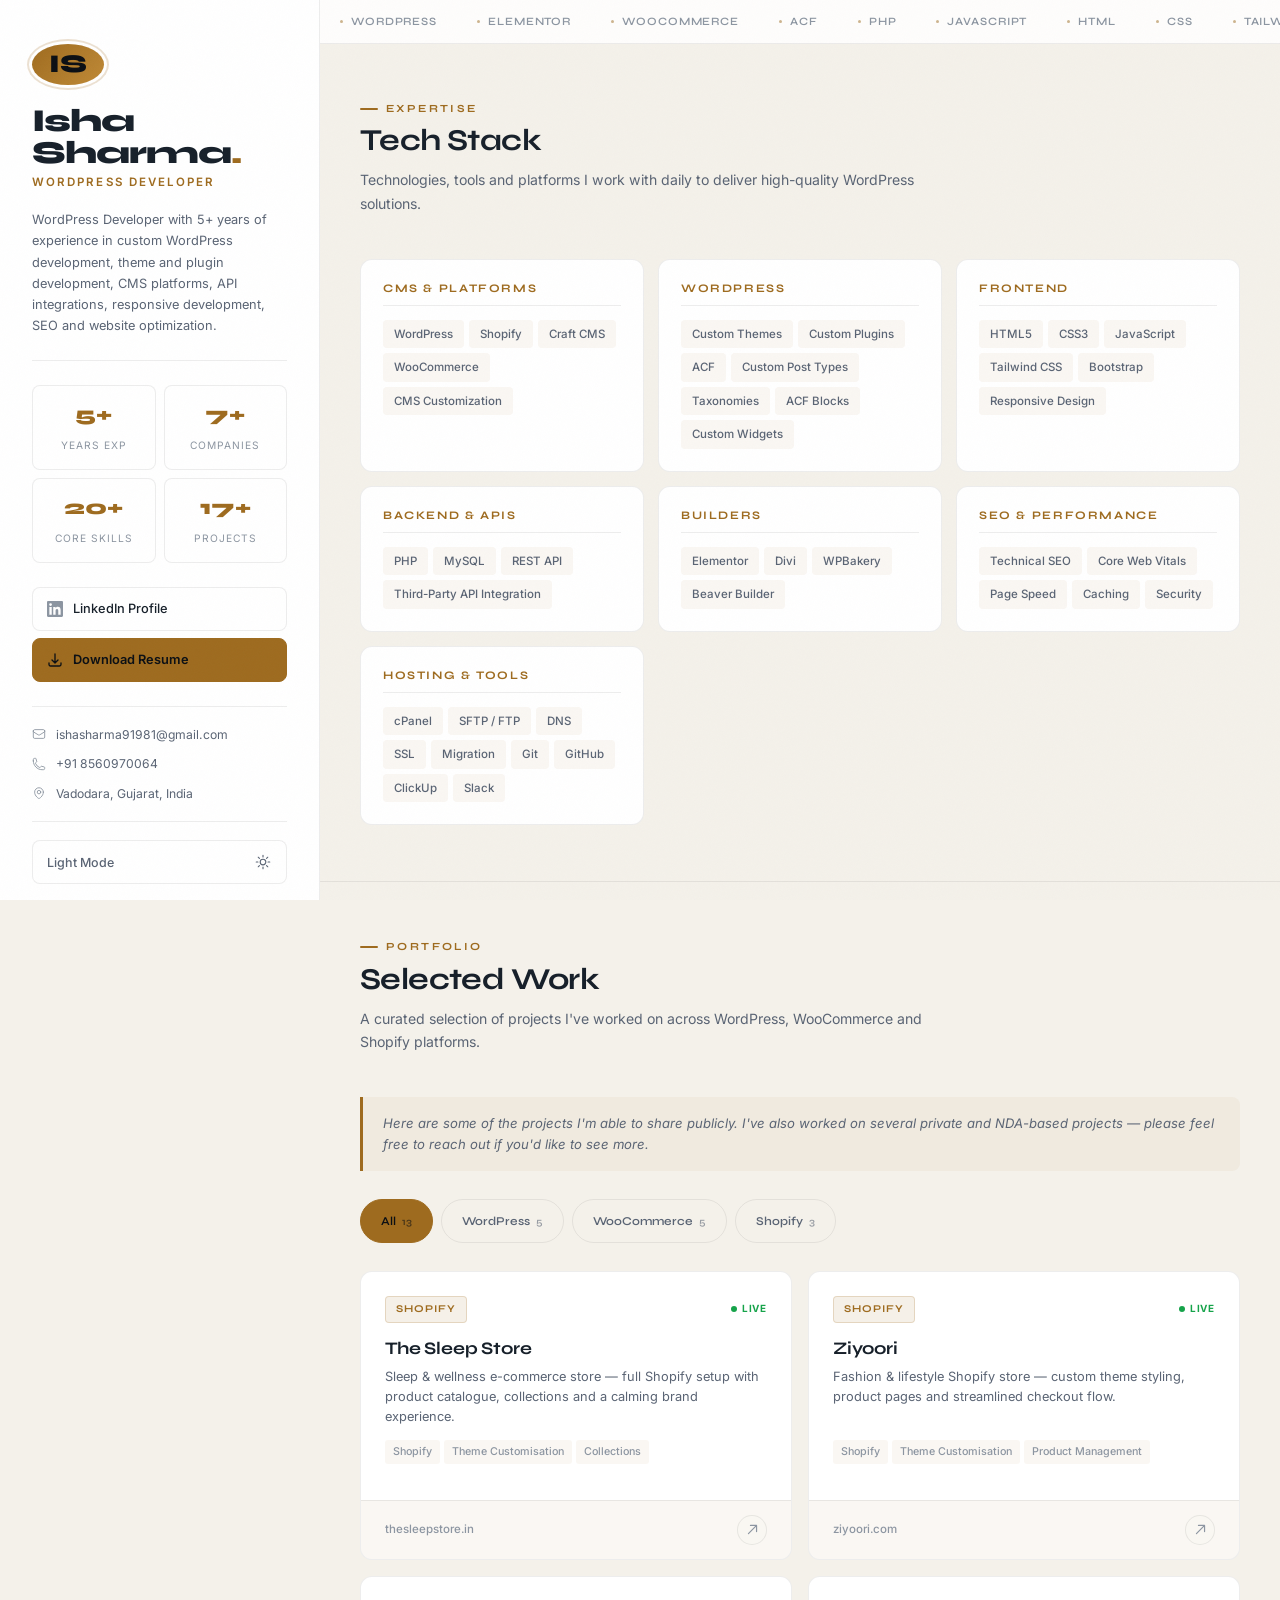
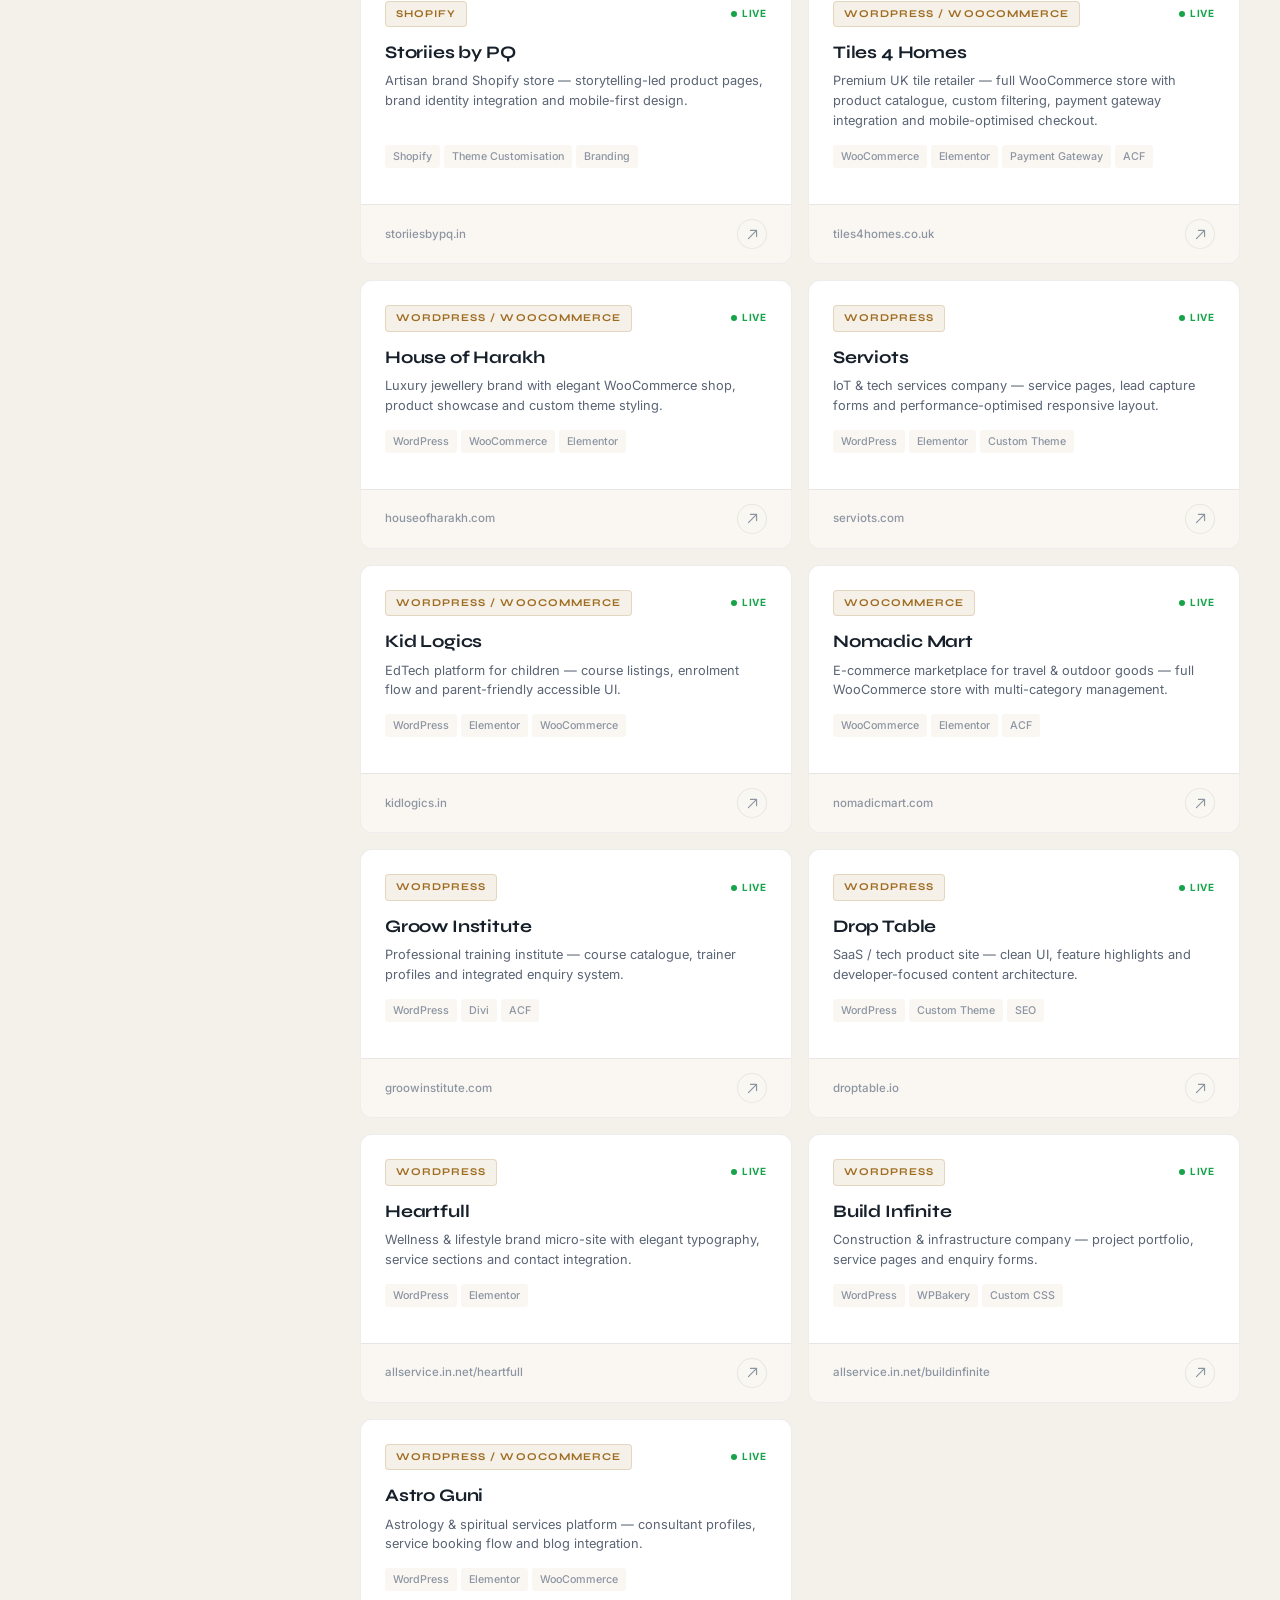
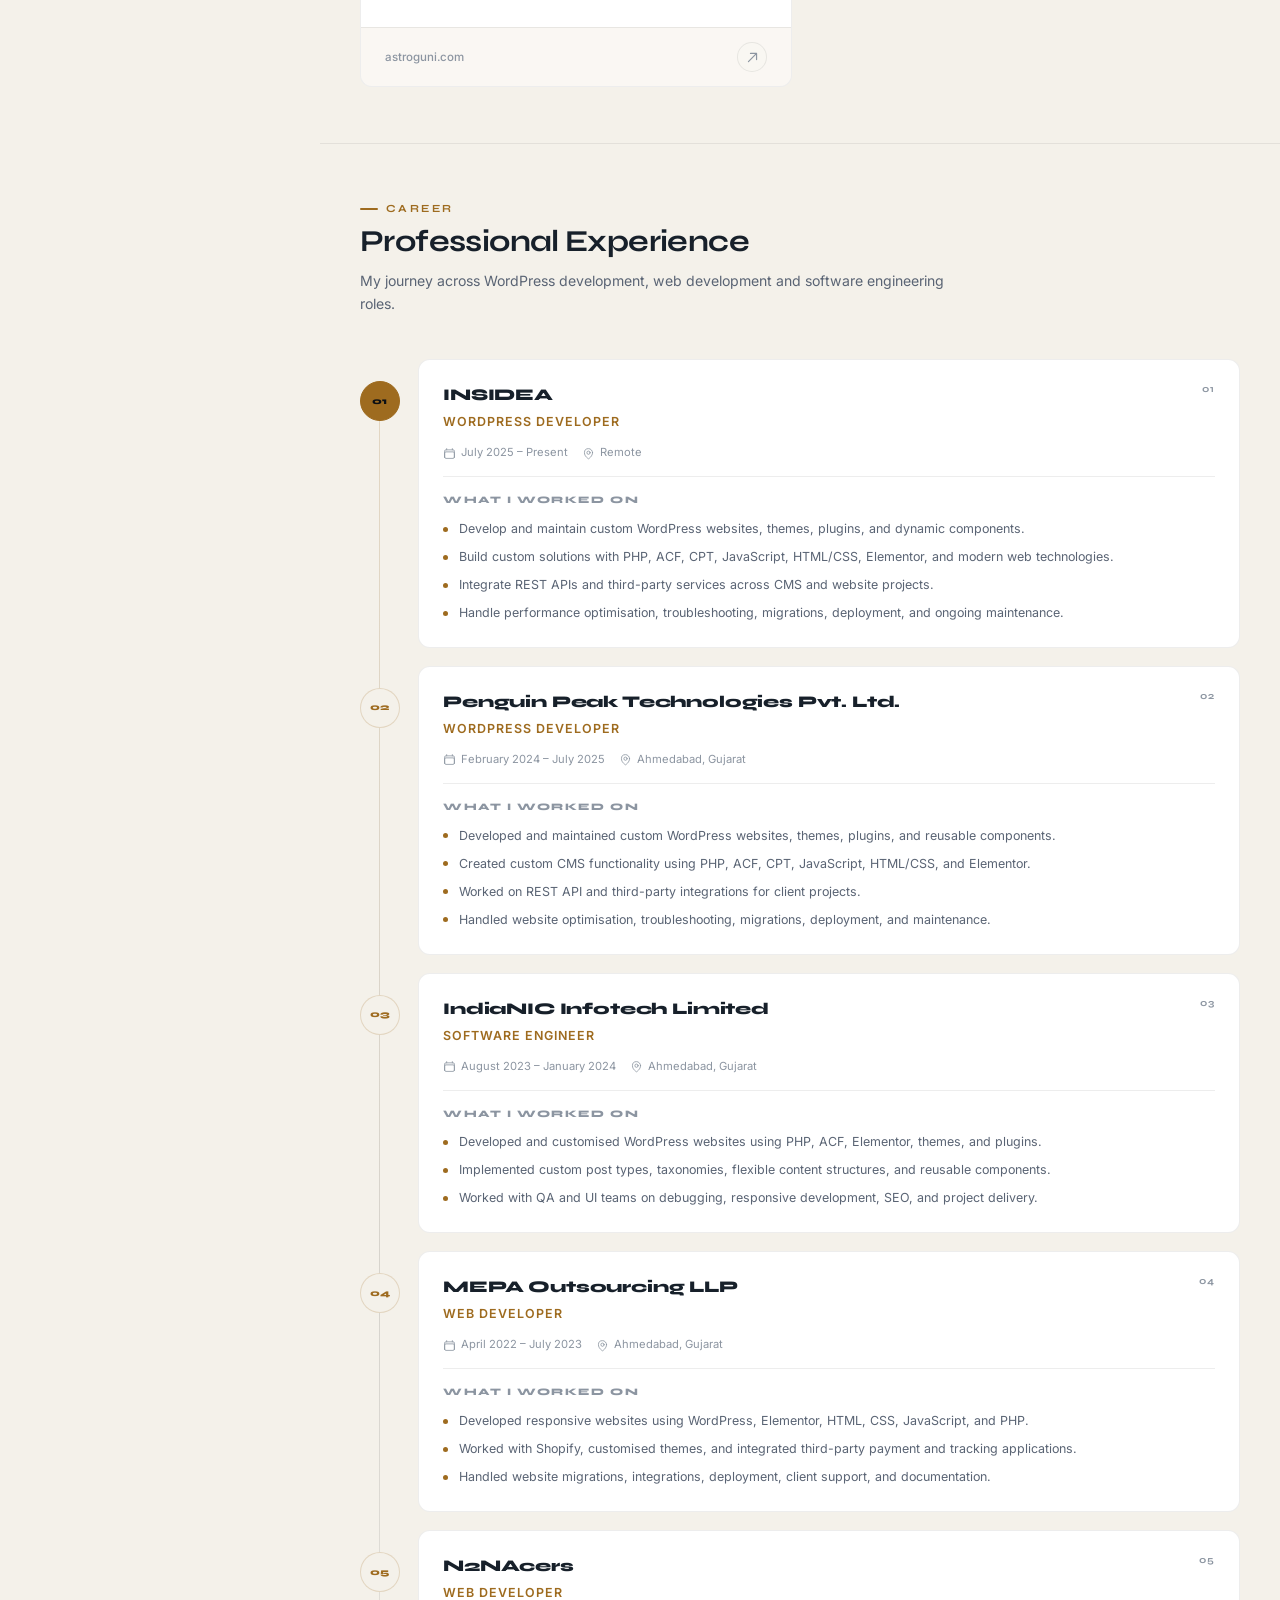
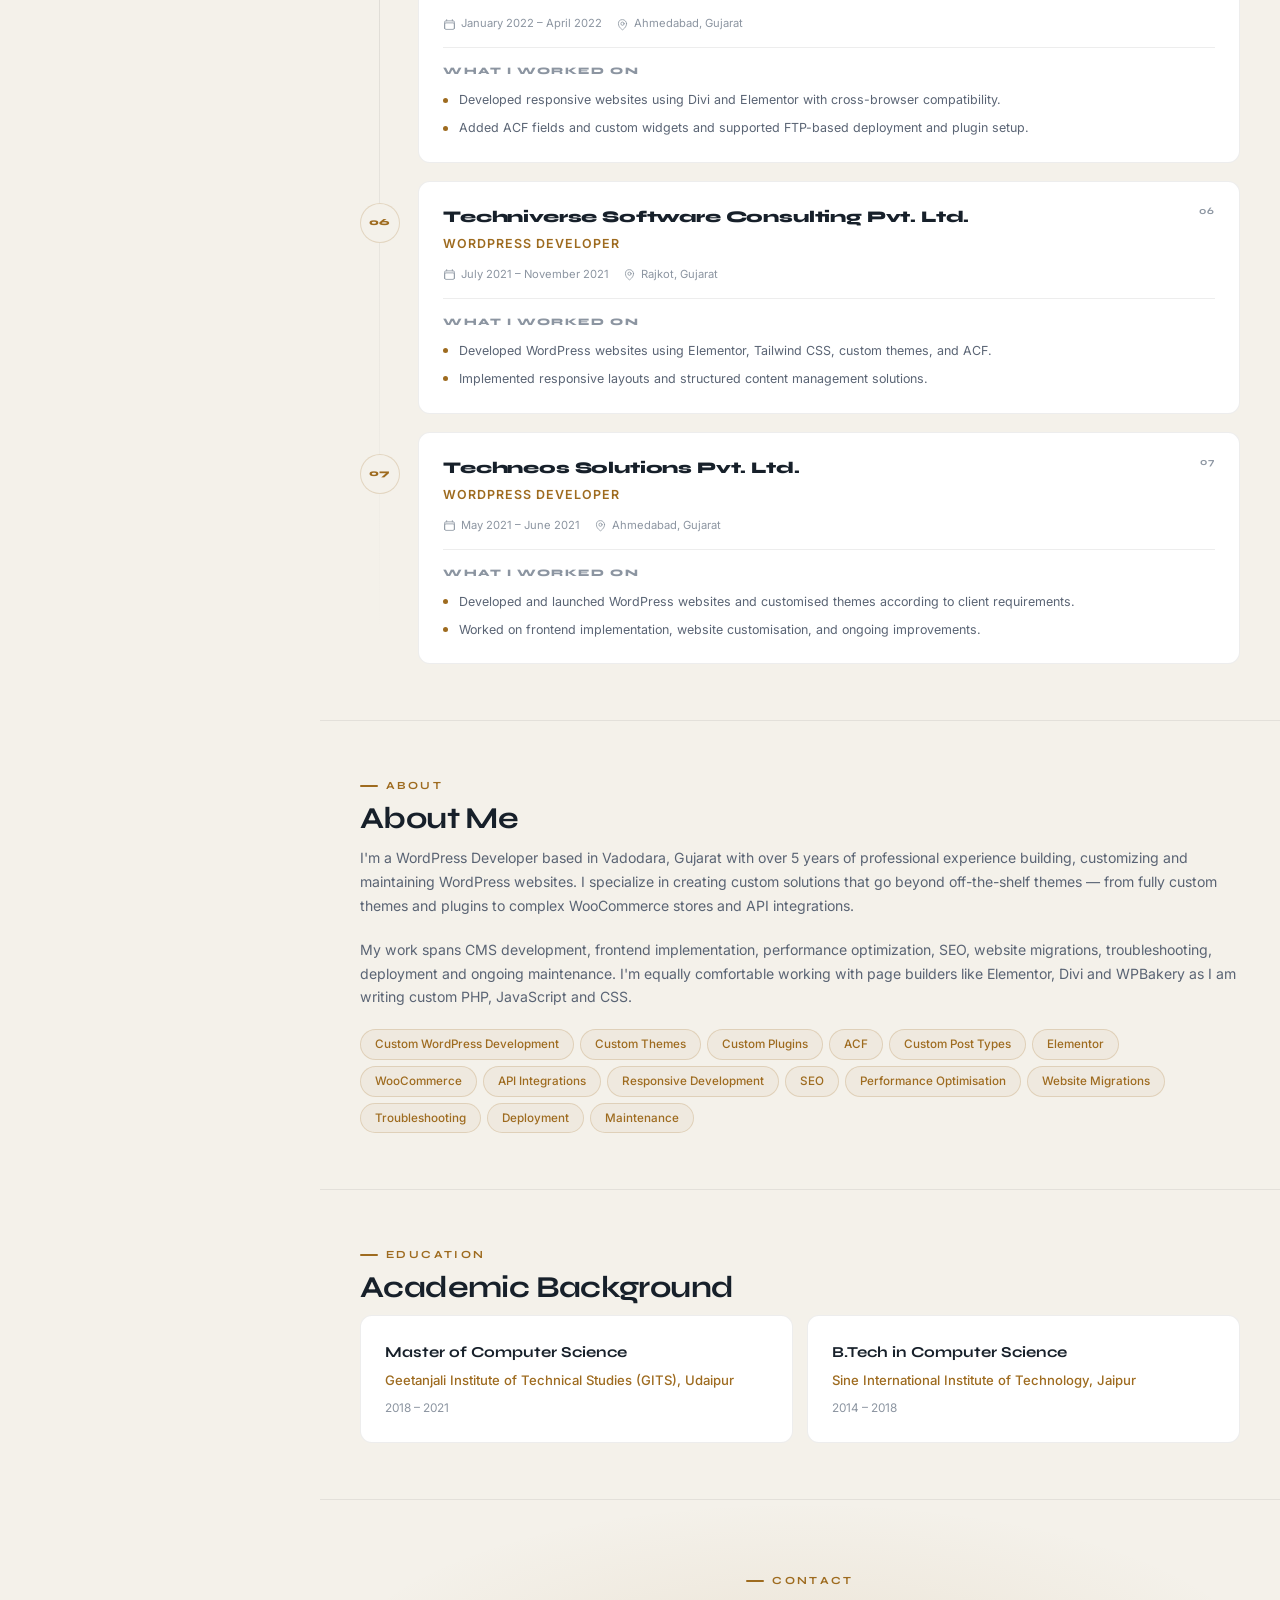
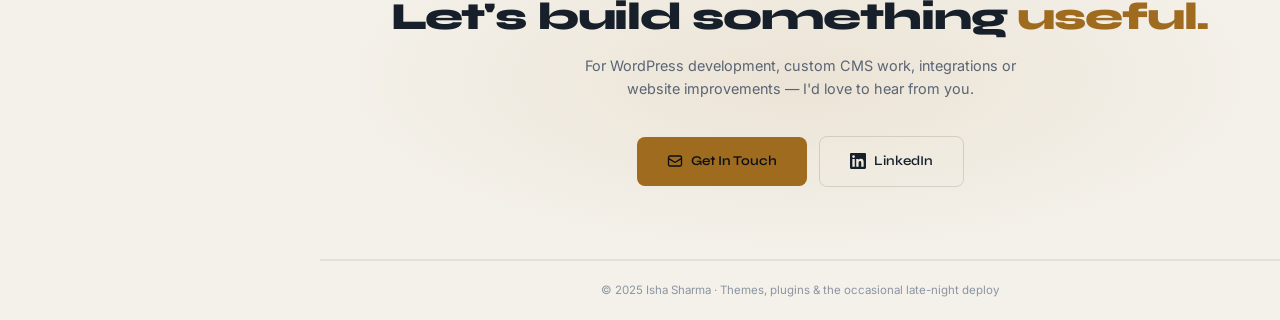
==== commit 49a02133: "Update index.html" ====
--- a/index.html
+++ b/index.html
@@ -864,13 +864,9 @@
     {name:'Tiles 4 Homes',url:'https://tiles4homes.co.uk/',platform:'WordPress / WooCommerce',filter:'woocommerce',desc:'Premium UK tile retailer — full WooCommerce store with product catalogue, custom filtering, payment gateway integration and mobile-optimised checkout.',tags:['WooCommerce','Elementor','Payment Gateway','ACF']},
     {name:'House of Harakh',url:'https://houseofharakh.com/',platform:'WordPress / WooCommerce',filter:'woocommerce',desc:'Luxury jewellery brand with elegant WooCommerce shop, product showcase and custom theme styling.',tags:['WordPress','WooCommerce','Elementor']},
     {name:'Serviots',url:'https://serviots.com/',platform:'WordPress',filter:'wordpress',desc:'IoT & tech services company — service pages, lead capture forms and performance-optimised responsive layout.',tags:['WordPress','Elementor','Custom Theme']},
-    {name:'Cybran Consult',url:'https://cybranconsult.com/',platform:'WordPress',filter:'wordpress',desc:'Cybersecurity consulting firm — corporate site with service listings, blog and client contact funnel.',tags:['WordPress','Divi','SEO']},
     {name:'Kid Logics',url:'https://kidlogics.in/',platform:'WordPress / WooCommerce',filter:'woocommerce',desc:'EdTech platform for children — course listings, enrolment flow and parent-friendly accessible UI.',tags:['WordPress','Elementor','WooCommerce']},
-    {name:'Zaika Delhi 6',url:'https://zaikadelhi6.com/',platform:'WordPress',filter:'wordpress',desc:'Restaurant brand site with menu showcase, online ordering integration and local SEO setup.',tags:['WordPress','Elementor','SEO']},
     {name:'Nomadic Mart',url:'https://nomadicmart.com/',platform:'WooCommerce',filter:'woocommerce',desc:'E-commerce marketplace for travel & outdoor goods — full WooCommerce store with multi-category management.',tags:['WooCommerce','Elementor','ACF']},
-    {name:'Cernvict',url:'https://cernvict.com/',platform:'WordPress',filter:'wordpress',desc:'Tech startup landing site with bold visual design, feature sections and conversion-focused layout.',tags:['WordPress','Elementor','Custom CSS']},
     {name:'Groow Institute',url:'https://groowinstitute.com/',platform:'WordPress',filter:'wordpress',desc:'Professional training institute — course catalogue, trainer profiles and integrated enquiry system.',tags:['WordPress','Divi','ACF']},
-    {name:'Ummaid Palace',url:'https://ummaidpalace.com/',platform:'WordPress',filter:'wordpress',desc:'Boutique heritage hotel — room listings, gallery, booking CTA and premium visual identity.',tags:['WordPress','Elementor','Custom Theme']},
     {name:'Drop Table',url:'https://droptable.io/',platform:'WordPress',filter:'wordpress',desc:'SaaS / tech product site — clean UI, feature highlights and developer-focused content architecture.',tags:['WordPress','Custom Theme','SEO']},
     {name:'Heartfull',url:'http://allservice.in.net/heartfull',platform:'WordPress',filter:'wordpress',desc:'Wellness & lifestyle brand micro-site with elegant typography, service sections and contact integration.',tags:['WordPress','Elementor']},
     {name:'Build Infinite',url:'https://allservice.in.net/buildinfinite/',platform:'WordPress',filter:'wordpress',desc:'Construction & infrastructure company — project portfolio, service pages and enquiry forms.',tags:['WordPress','WPBakery','Custom CSS']},
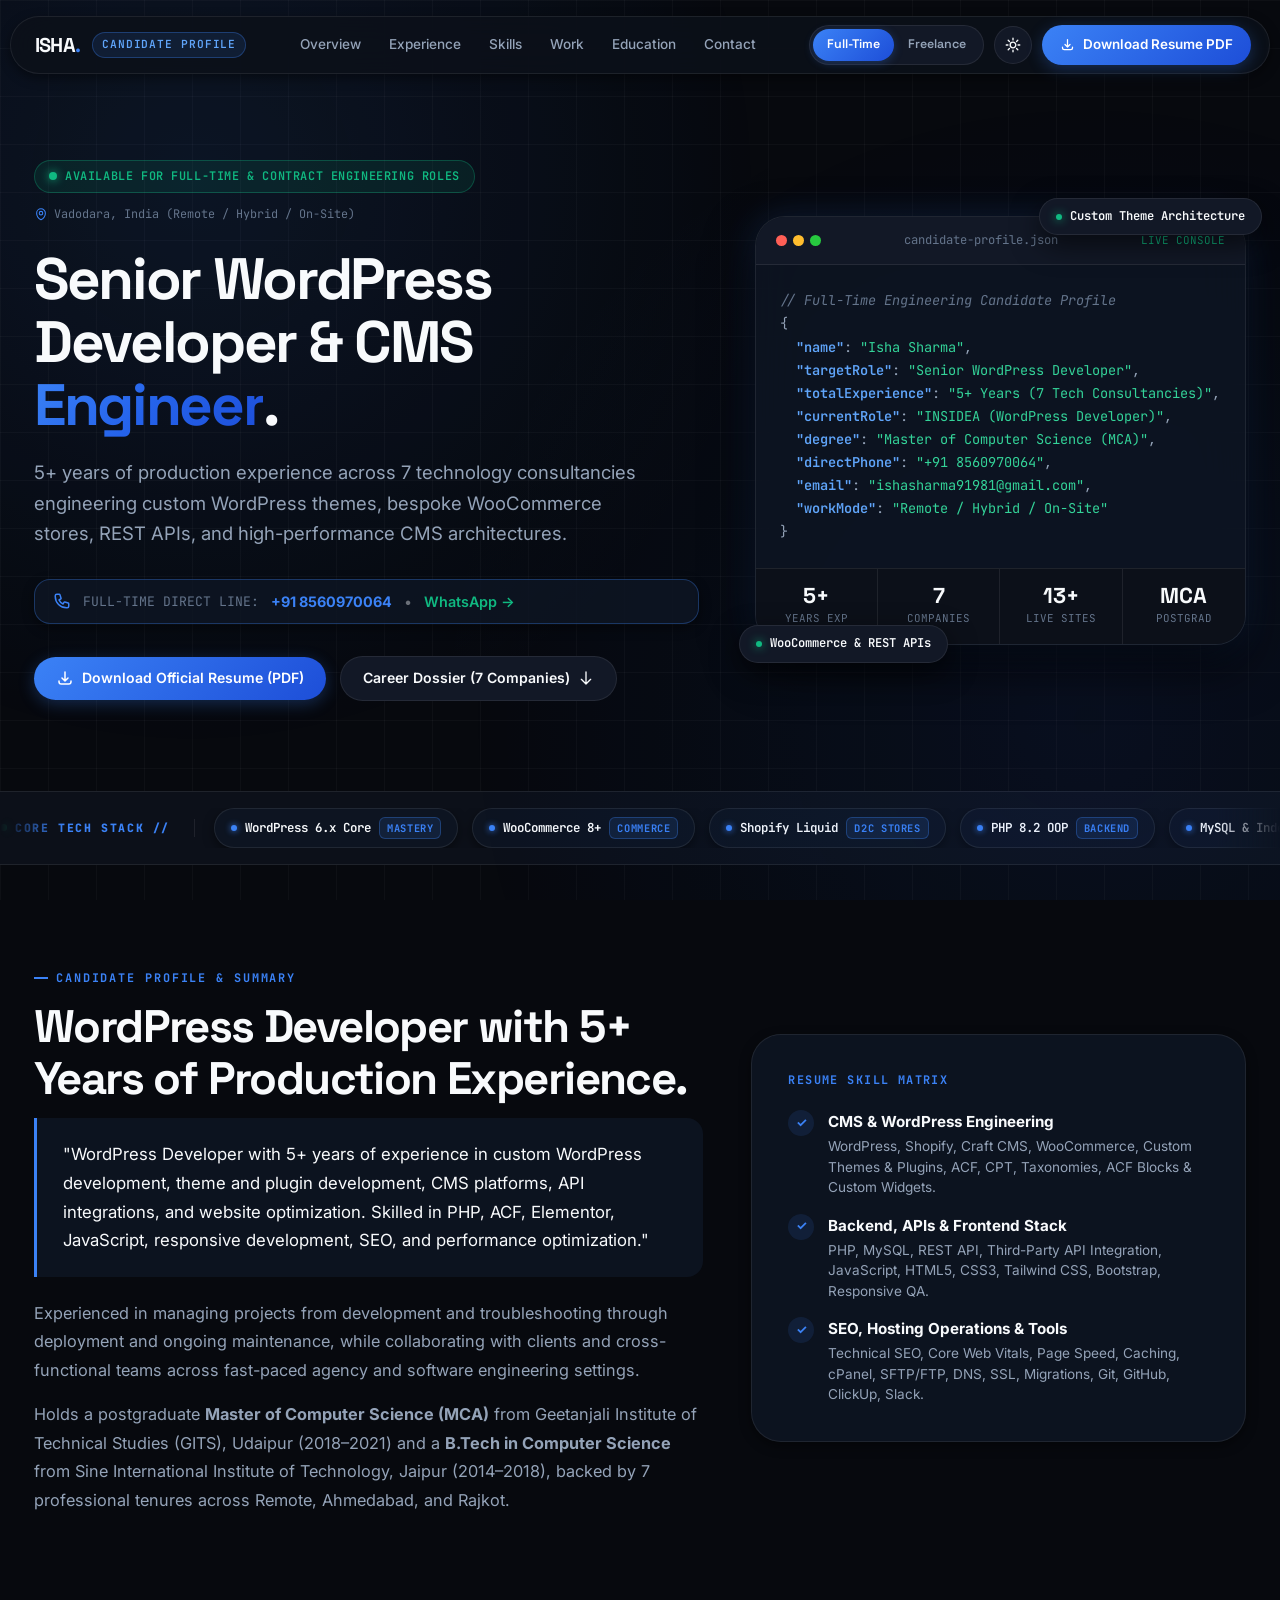
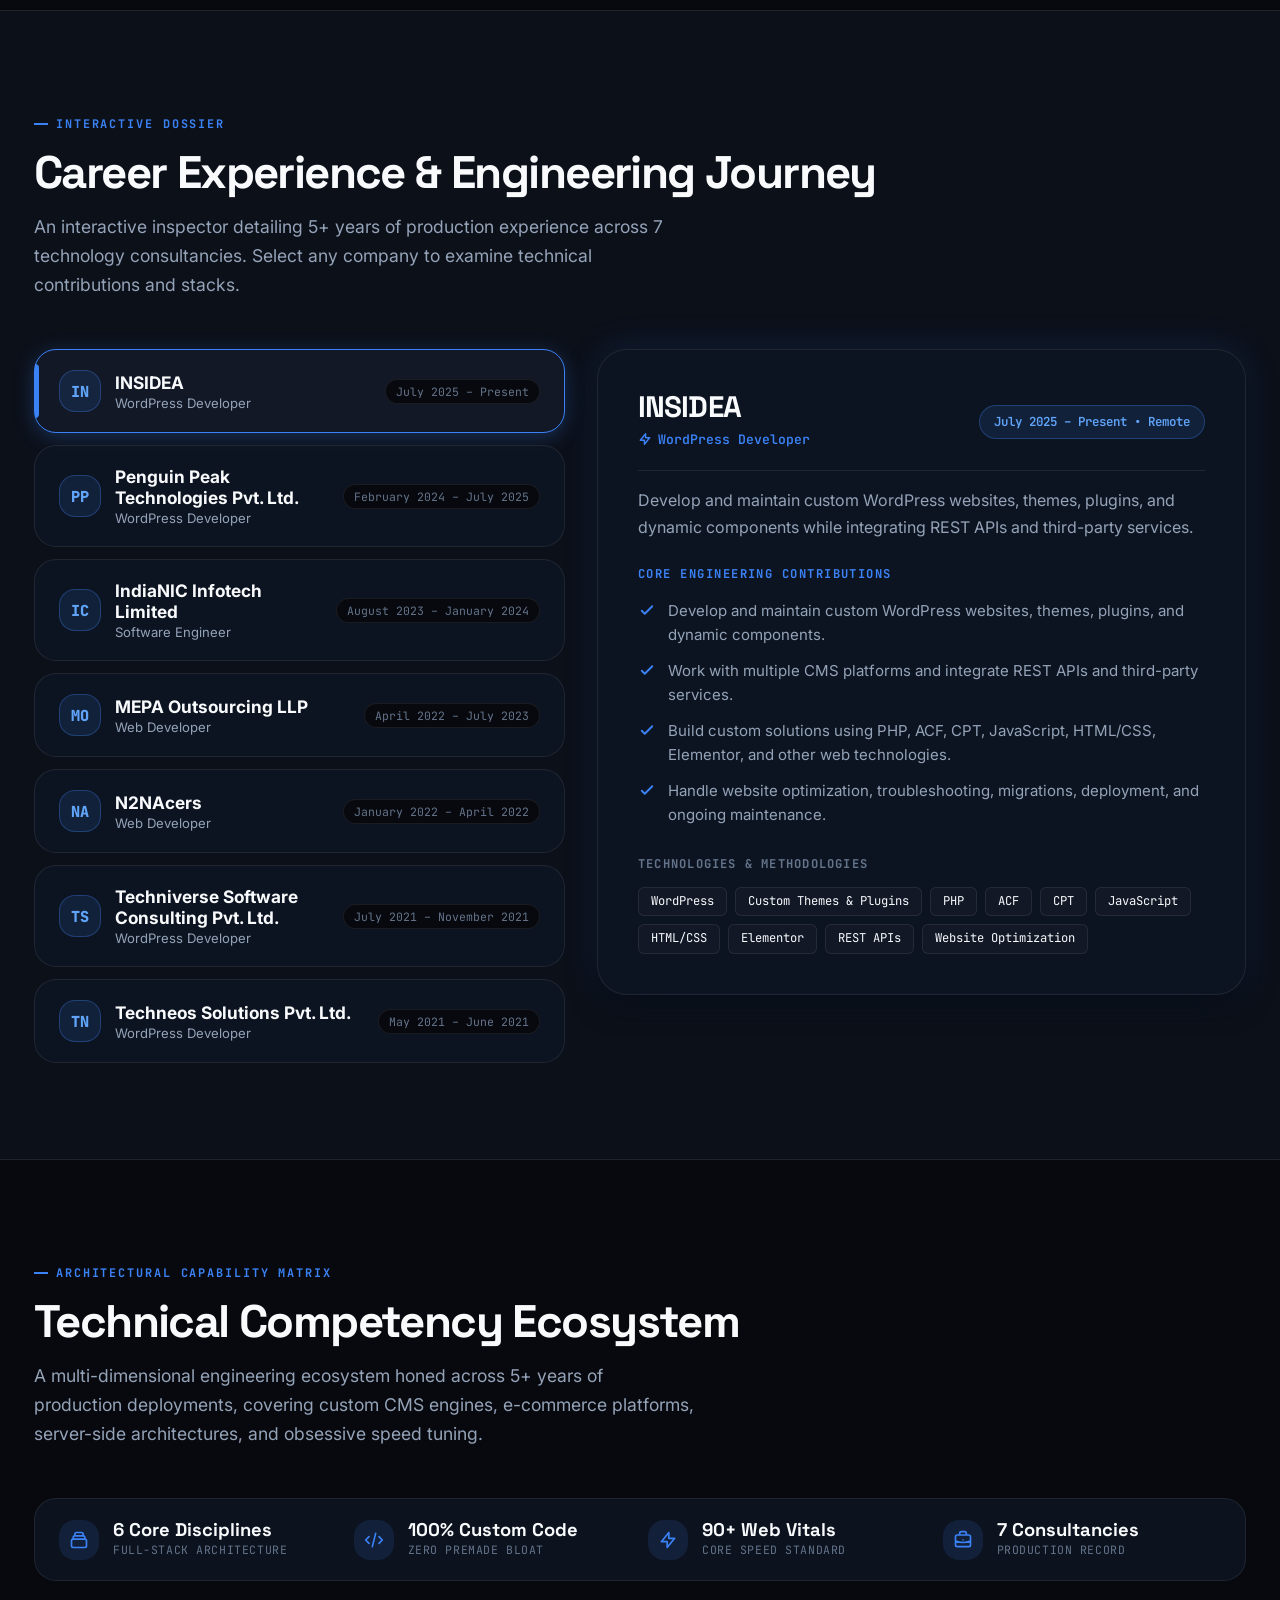
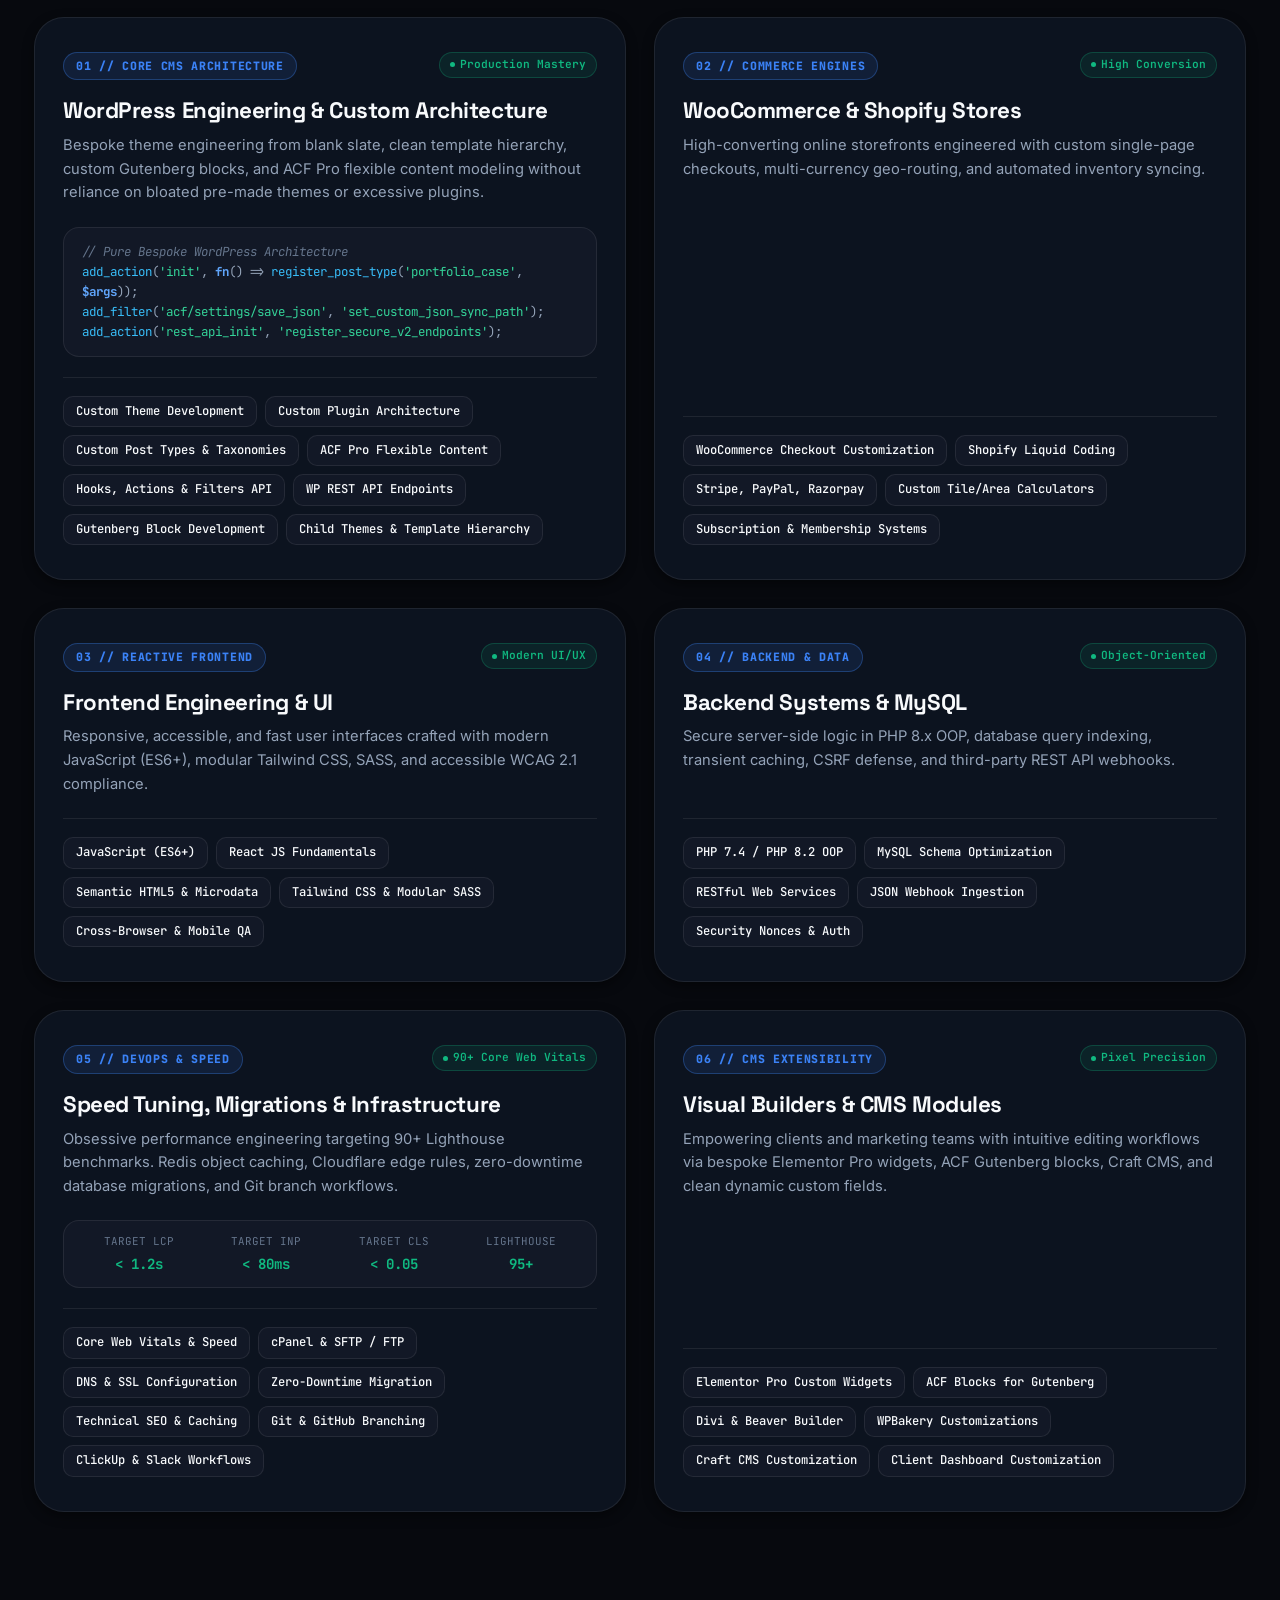
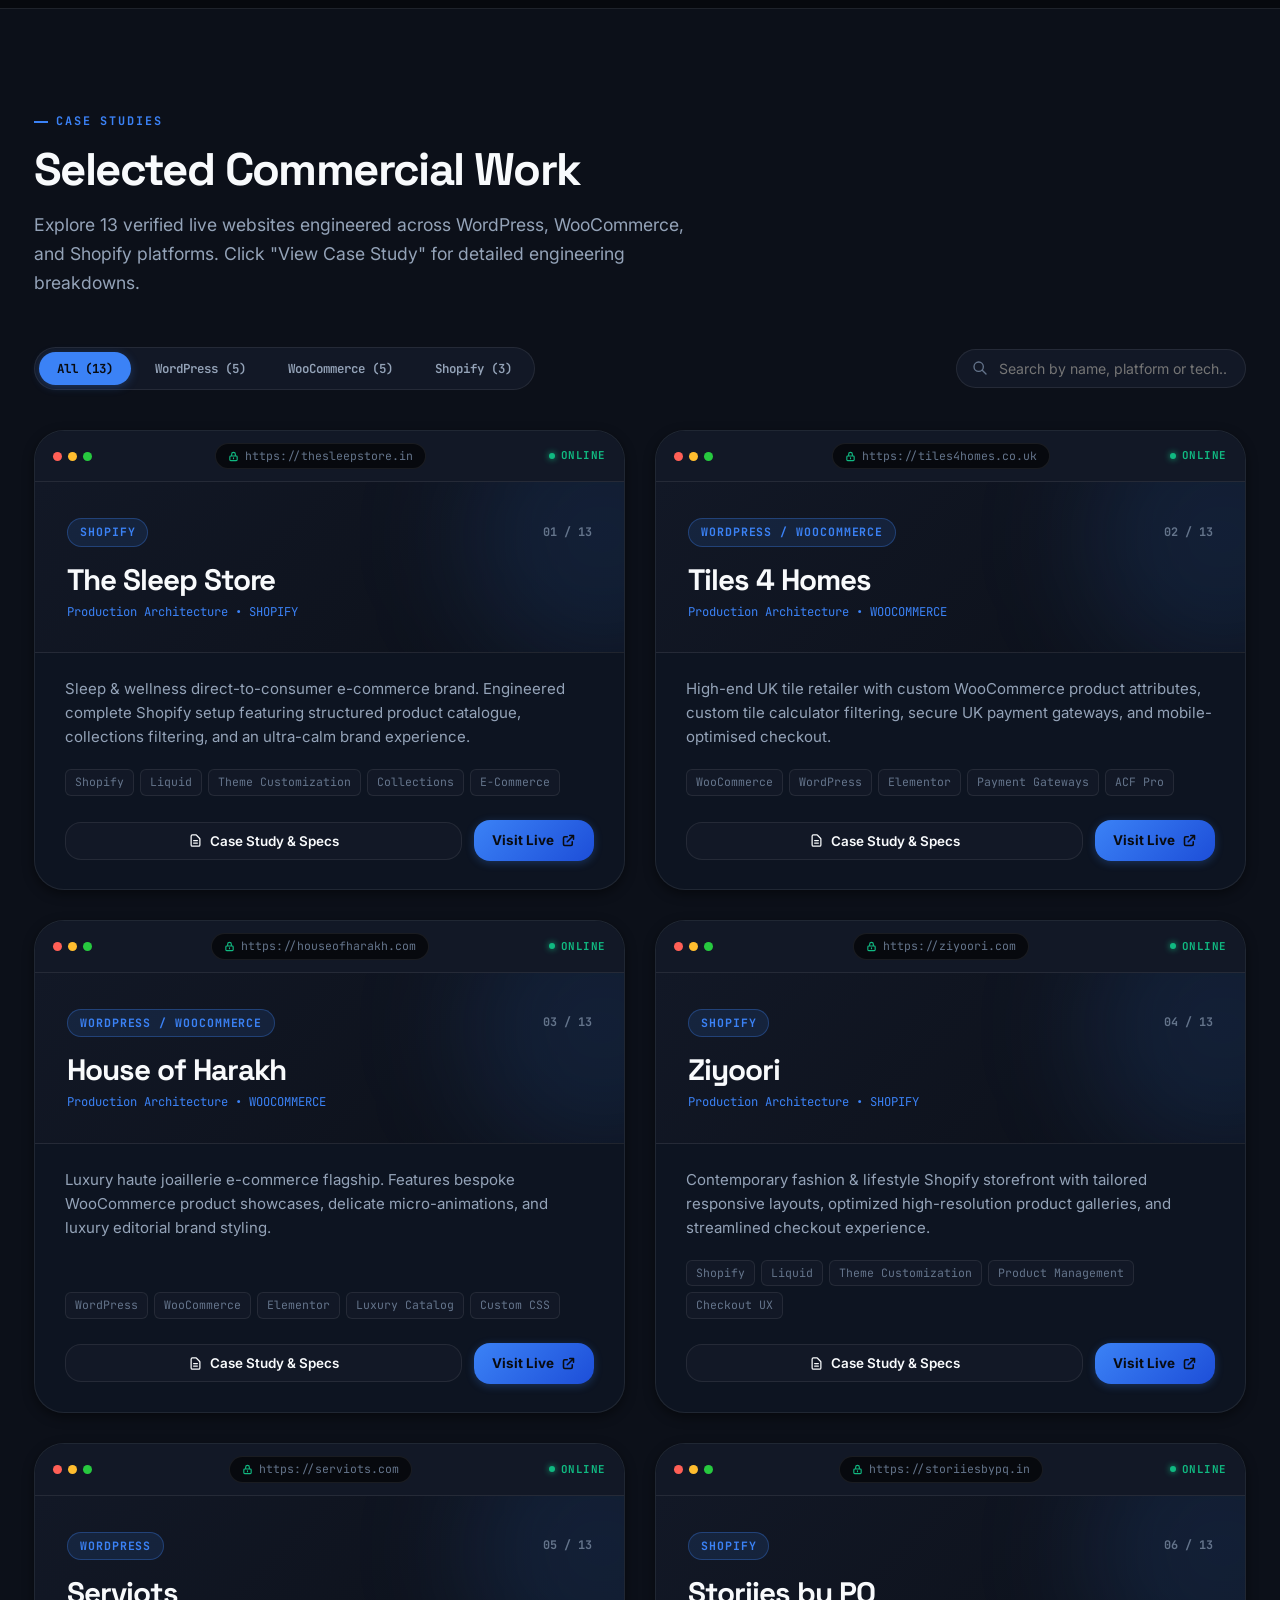
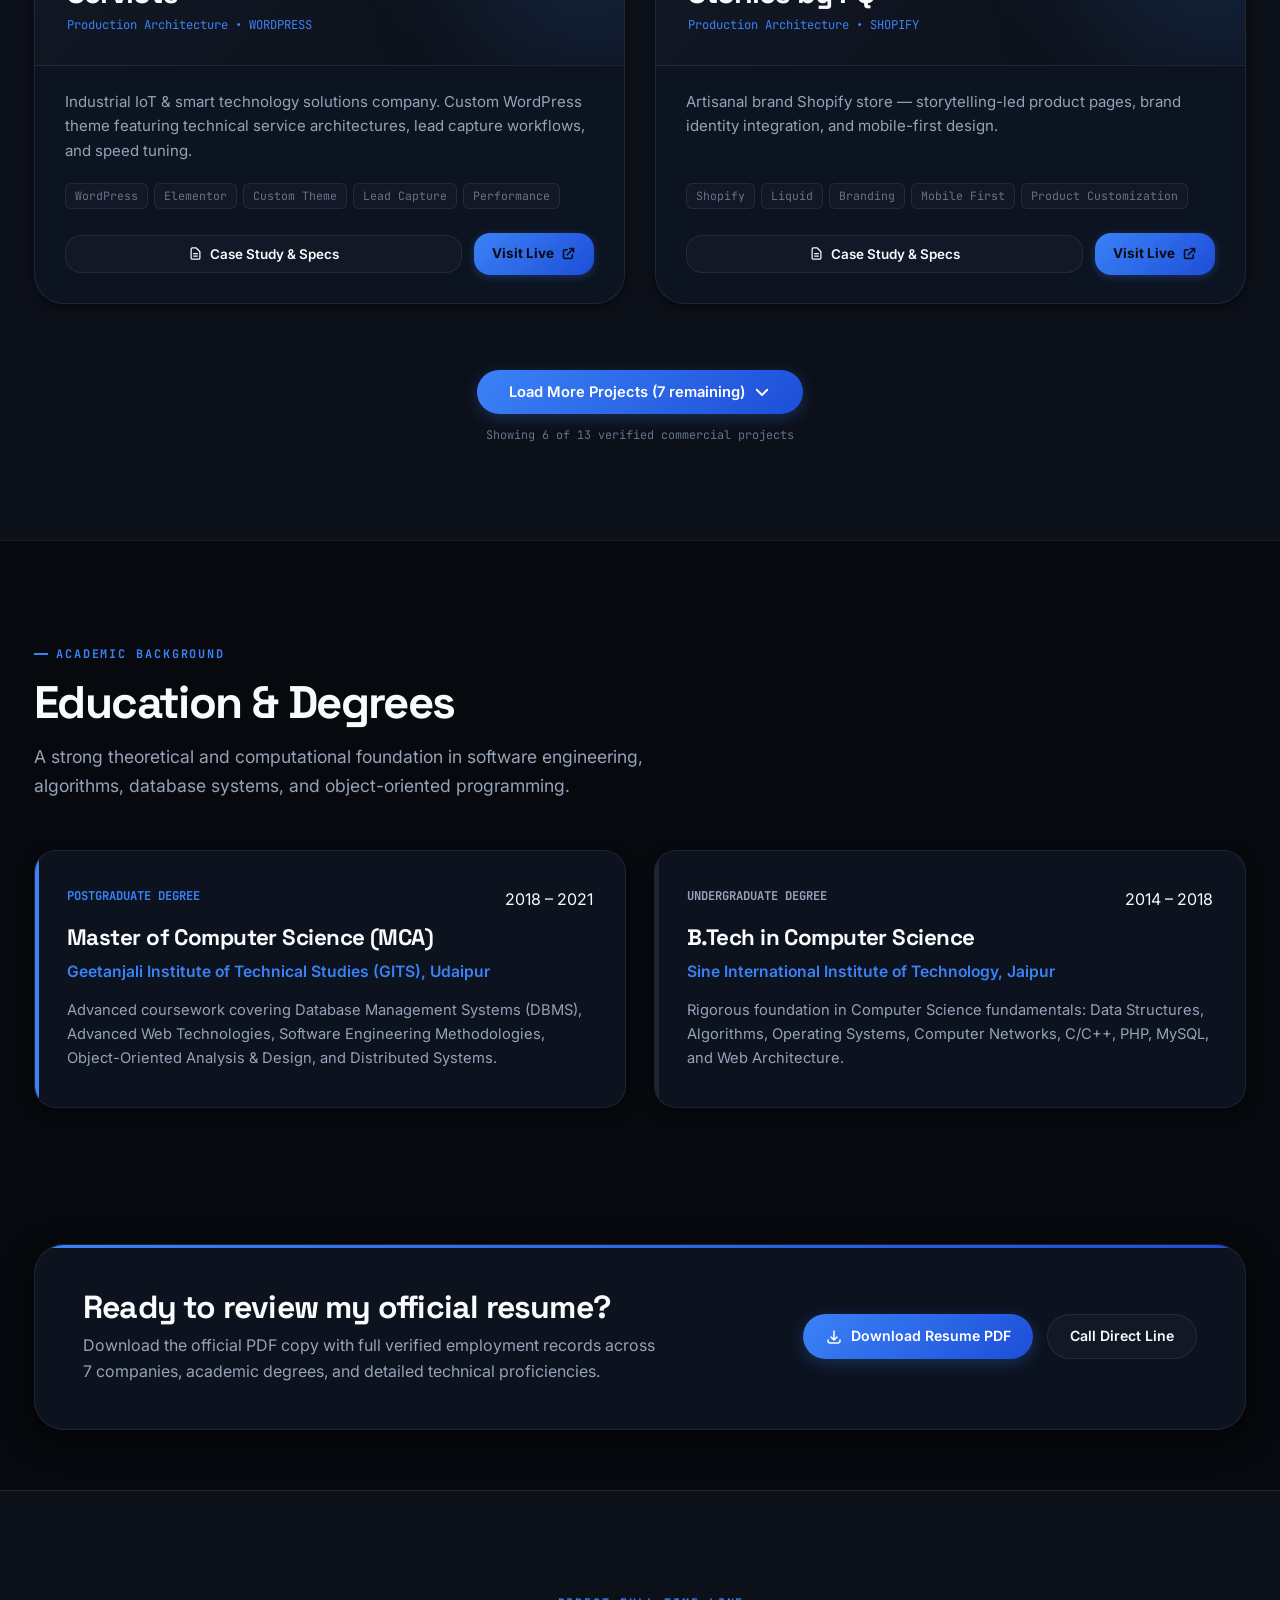
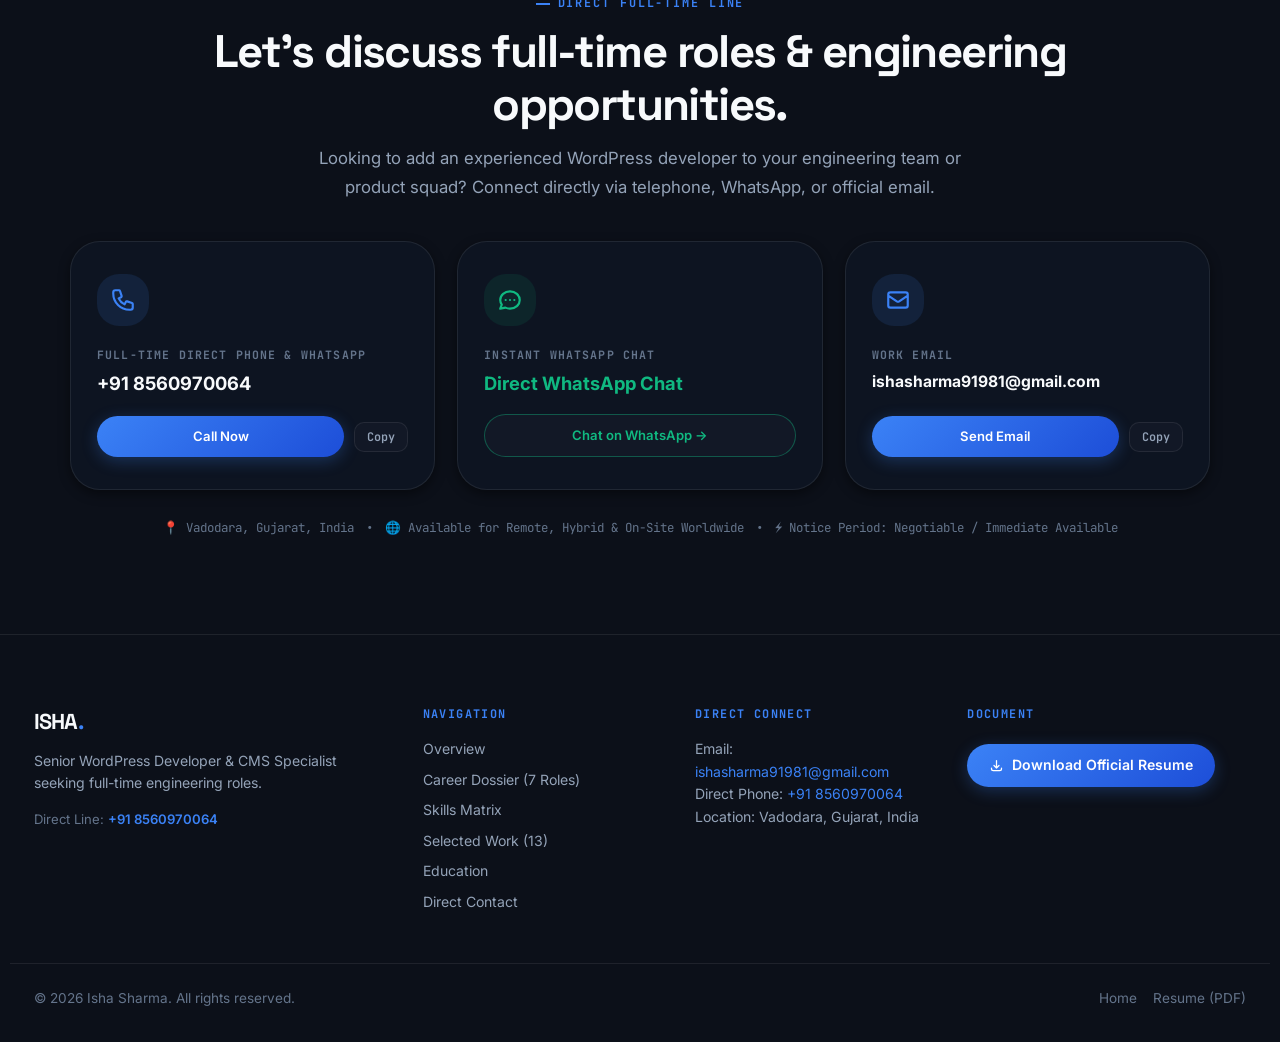
==== commit 318bae7a: "feat: redesign portfolio with primary full-time job profile, freelance portal, and classic royal sap" ====
--- a/index.html
+++ b/index.html
@@ -3,1149 +3,808 @@
 <head>
     <meta charset="UTF-8">
     <meta name="viewport" content="width=device-width, initial-scale=1.0">
-    <link rel="icon" type="image/svg+xml" href="data:image/svg+xml,%3Csvg xmlns='http://www.w3.org/2000/svg' viewBox='0 0 64 64'%3E%3Crect width='64' height='64' rx='16' fill='%23D4A24C'/%3E%3Ctext x='32' y='42' text-anchor='middle' font-family='Arial,sans-serif' font-size='28' font-weight='700' fill='%230B0F14'%3EIS%3C/text%3E%3C/svg%3E">
-    <meta name="theme-color" content="#07090C">
-    <title>Isha Sharma — WordPress Developer | 5+ Years Experience</title>
-    <meta name="description" content="Portfolio of Isha Sharma — WordPress Developer with 5+ years of experience in custom WordPress development, theme & plugin development, WooCommerce, API integrations, and performance optimization.">
+    <title>Isha Sharma — Senior WordPress Developer & Engineer | Job Application & Resume</title>
+    <meta name="description" content="Senior WordPress Developer & CMS Specialist with 5+ years of engineering experience across 7 technology consultancies. Seeking full-time engineering roles.">
+    <meta name="author" content="Isha Sharma">
+    <link rel="canonical" href="https://ishasharma.dev/job.html">
+
+    <!-- Open Graph Metadata -->
+    <meta property="og:type" content="website">
+    <meta property="og:title" content="Isha Sharma — Senior WordPress Developer & Engineer">
+    <meta property="og:description" content="Full-time candidate portfolio: 5+ years production experience, MCA degree, custom WordPress/WooCommerce engineering, and proven project track record. Direct line: +91 8560970064.">
+    <meta property="og:site_name" content="Isha Sharma Portfolio — Job Application">
+
+    <!-- Favicon -->
+    <link rel="icon" type="image/svg+xml" href="data:image/svg+xml,%3Csvg xmlns='http://www.w3.org/2000/svg' viewBox='0 0 64 64'%3E%3Cdefs%3E%3ClinearGradient id='g' x1='0%25' y1='0%25' x2='100%25' y2='100%25'%3E%3Cstop offset='0%25' stop-color='%233B82F6'/%3E%3Cstop offset='100%25' stop-color='%231D4ED8'/%3E%3C/linearGradient%3E%3C/defs%3E%3Crect width='64' height='64' rx='18' fill='url(%23g)'/%3E%3Ctext x='32' y='42' text-anchor='middle' font-family='sans-serif' font-size='26' font-weight='900' fill='%23FFFFFF'%3EIS%3C/text%3E%3C/svg%3E">
+
+    <!-- Google Fonts: Space Grotesk, Inter, JetBrains Mono -->
     <link rel="preconnect" href="https://fonts.googleapis.com">
     <link rel="preconnect" href="https://fonts.gstatic.com" crossorigin>
-    <link href="https://fonts.googleapis.com/css2?family=Syne:wght@400;500;600;700;800&family=Inter:wght@300;400;500;600&display=swap" rel="stylesheet">
-
-<style>
-/* ══════════════════════════════════════
-   VARIABLES
-   ══════════════════════════════════════ */
-:root {
-    --font-head: 'Syne', sans-serif;
-    --font-body: 'Inter', sans-serif;
-    --sidebar-w: 360px;
-    --ease: cubic-bezier(.4,0,.2,1);
-    --fast: .22s;
-    --med: .38s;
-    --slow: .55s;
-    --r-xs: 4px;
-    --r-sm: 8px;
-    --r-md: 12px;
-    --r-lg: 20px;
-    --r-xl: 28px;
-}
-
-[data-theme="dark"] {
-    --bg-body: #07090C;
-    --bg-sidebar: #0C0F14;
-    --bg-card: #11151C;
-    --bg-card-2: #161B24;
-    --bg-card-hover: #181E28;
-    --bg-elevated: #1C2230;
-    --accent: #D4A24C;
-    --accent-soft: #E8C374;
-    --accent-dim: rgba(212,162,76,.07);
-    --accent-dim-2: rgba(212,162,76,.12);
-    --accent-border: rgba(212,162,76,.18);
-    --text-1: #F0EDE6;
-    --text-2: #9EA7B3;
-    --text-3: #5E6878;
-    --border: rgba(255,255,255,.06);
-    --border-2: rgba(255,255,255,.1);
-    --live: #34D399;
-    --shadow-card: 0 2px 12px rgba(0,0,0,.35);
-    --shadow-hover: 0 8px 30px rgba(0,0,0,.45);
-    --glass: rgba(12,15,20,.85);
-}
-
-[data-theme="light"] {
-    --bg-body: #F4F1EA;
-    --bg-sidebar: #FFFFFF;
-    --bg-card: #FFFFFF;
-    --bg-card-2: #F9F7F2;
-    --bg-card-hover: #F5F2EB;
-    --bg-elevated: #EDE9E0;
-    --accent: #9E6B1F;
-    --accent-soft: #C08A36;
-    --accent-dim: rgba(158,107,31,.05);
-    --accent-dim-2: rgba(158,107,31,.1);
-    --accent-border: rgba(158,107,31,.2);
-    --text-1: #17202A;
-    --text-2: #5A6474;
-    --text-3: #8C95A1;
-    --border: rgba(0,0,0,.07);
-    --border-2: rgba(0,0,0,.12);
-    --live: #16A34A;
-    --shadow-card: 0 2px 12px rgba(0,0,0,.06);
-    --shadow-hover: 0 8px 30px rgba(0,0,0,.1);
-    --glass: rgba(255,255,255,.85);
-}
-
-/* ══════════════════════════════════════
-   RESET
-   ══════════════════════════════════════ */
-*,*::before,*::after{margin:0;padding:0;box-sizing:border-box}
-html{scroll-behavior:smooth;-webkit-text-size-adjust:100%}
-body{
-    font-family:var(--font-body);
-    background:var(--bg-body);
-    color:var(--text-1);
-    line-height:1.6;
-    overflow-x:hidden;
-    -webkit-font-smoothing:antialiased;
-    transition:background var(--med) var(--ease), color var(--med) var(--ease);
-}
-a{color:inherit;text-decoration:none}
-button{border:none;background:none;cursor:pointer;font-family:inherit}
-img{max-width:100%;display:block}
-h1,h2,h3,h4,h5,h6{font-family:var(--font-head);font-weight:700;line-height:1.15}
-ul,ol{list-style:none}
-
-/* Noise overlay */
-body::after{
-    content:'';position:fixed;inset:0;pointer-events:none;z-index:10000;
-    opacity:.025;
-    background-image:url("data:image/svg+xml,%3Csvg viewBox='0 0 200 200' xmlns='http://www.w3.org/2000/svg'%3E%3Cfilter id='n'%3E%3CfeTurbulence type='fractalNoise' baseFrequency='.85' numOctaves='4' stitchTiles='stitch'/%3E%3C/filter%3E%3Crect width='100%25' height='100%25' filter='url(%23n)'/%3E%3C/svg%3E");
-    background-size:150px;
-}
-
-/* ══════════════════════════════════════
-   LAYOUT
-   ══════════════════════════════════════ */
-.page{display:flex;min-height:100vh}
-
-/* ══════════════════════════════════════
-   SIDEBAR
-   ══════════════════════════════════════ */
-.sidebar{
-    position:fixed;top:0;left:0;
-    width:var(--sidebar-w);height:100vh;
-    overflow-y:auto;
-    background:var(--bg-sidebar);
-    border-right:1px solid var(--border);
-    display:flex;flex-direction:column;
-    padding:44px 32px 32px;
-    z-index:100;
-    transition:background var(--med) var(--ease), border-color var(--med) var(--ease), transform var(--med) var(--ease);
-    scrollbar-width:thin;scrollbar-color:var(--border) transparent;
-}
-.sidebar::-webkit-scrollbar{width:3px}
-.sidebar::-webkit-scrollbar-thumb{background:var(--border-2);border-radius:4px}
-
-/* Avatar placeholder */
-.avatar{
-    width:72px;height:72px;border-radius:50%;
-    background:linear-gradient(135deg, var(--accent), var(--accent-soft));
-    display:flex;align-items:center;justify-content:center;
-    font-family:var(--font-head);font-size:1.6rem;font-weight:800;
-    color:#0B0F14;margin-bottom:20px;
-    box-shadow:0 0 0 3px var(--bg-sidebar), 0 0 0 5px var(--accent-border);
-}
-
-.s-name{
-    font-family:var(--font-head);font-size:2rem;font-weight:800;
-    letter-spacing:-.03em;line-height:1;margin-bottom:4px;
-}
-.s-name .dot{color:var(--accent)}
-.s-role{
-    font-size:.72rem;font-weight:600;
-    text-transform:uppercase;letter-spacing:.18em;
-    color:var(--accent);margin-bottom:18px;
-}
-.s-intro{
-    font-size:.8rem;line-height:1.65;color:var(--text-2);
-    margin-bottom:24px;padding-bottom:24px;
-    border-bottom:1px solid var(--border);
-}
-
-/* Stats */
-.s-stats{display:grid;grid-template-columns:1fr 1fr;gap:8px;margin-bottom:24px}
-.stat{
-    background:var(--bg-card);border:1px solid var(--border);
-    border-radius:var(--r-sm);padding:12px;text-align:center;
-    transition:border-color var(--fast) var(--ease);
-}
-.stat:hover{border-color:var(--accent-border)}
-.stat-n{font-family:var(--font-head);font-size:1.3rem;font-weight:800;color:var(--accent);display:block}
-.stat-l{font-size:.64rem;color:var(--text-3);text-transform:uppercase;letter-spacing:.1em;margin-top:2px}
-
-/* Sidebar actions */
-.s-actions{display:flex;flex-direction:column;gap:7px;margin-bottom:24px}
-.s-btn{
-    display:flex;align-items:center;gap:10px;
-    padding:10px 14px;border-radius:var(--r-sm);
-    border:1px solid var(--border);background:var(--bg-card);
-    font-size:.8rem;font-weight:500;color:var(--text-1);
-    transition:all var(--fast) var(--ease);
-    min-height:44px;
-}
-.s-btn svg{width:16px;height:16px;flex-shrink:0;color:var(--text-3);transition:color var(--fast)}
-.s-btn:hover,.s-btn:focus-visible{border-color:var(--accent-border);background:var(--accent-dim);color:var(--accent)}
-.s-btn:hover svg,.s-btn:focus-visible svg{color:var(--accent)}
-.s-btn:focus-visible{outline:2px solid var(--accent);outline-offset:2px}
-.s-btn--fill{background:var(--accent);border-color:var(--accent);color:#0B0F14;font-weight:600}
-.s-btn--fill svg{color:#0B0F14}
-.s-btn--fill:hover{background:var(--accent-soft);border-color:var(--accent-soft);color:#0B0F14}
-
-/* Contact rows */
-.s-contact{
-    border-top:1px solid var(--border);padding-top:18px;margin-bottom:18px;
-    display:flex;flex-direction:column;gap:10px;
-}
-.s-contact-row{
-    display:flex;align-items:center;gap:10px;
-    font-size:.76rem;color:var(--text-2);word-break:break-all;
-}
-.s-contact-row svg{width:14px;height:14px;flex-shrink:0;color:var(--text-3)}
-.s-contact-row a{transition:color var(--fast)}
-.s-contact-row a:hover{color:var(--accent)}
-
-/* Theme toggle */
-.theme-wrap{margin-top:auto;padding-top:18px;border-top:1px solid var(--border)}
-.theme-btn{
-    display:flex;align-items:center;justify-content:space-between;
-    width:100%;padding:10px 14px;border-radius:var(--r-sm);
-    border:1px solid var(--border);background:var(--bg-card);
-    font-size:.78rem;font-weight:500;color:var(--text-2);
-    transition:all var(--fast) var(--ease);min-height:44px;
-}
-.theme-btn:hover{border-color:var(--accent-border);color:var(--text-1)}
-.theme-btn:focus-visible{outline:2px solid var(--accent);outline-offset:2px}
-.theme-btn svg{width:18px;height:18px;transition:transform var(--med) var(--ease)}
-.theme-btn:hover svg{transform:rotate(25deg)}
-
-/* ══════════════════════════════════════
-   MAIN CONTENT
-   ══════════════════════════════════════ */
-.main{margin-left:var(--sidebar-w);flex:1;min-width:0}
-
-/* ── TICKER ── */
-.ticker{
-    position:sticky;top:0;z-index:50;
-    background:var(--glass);
-    backdrop-filter:blur(12px);-webkit-backdrop-filter:blur(12px);
-    border-bottom:1px solid var(--border);
-    height:44px;overflow:hidden;
-    transition:background var(--med), border-color var(--med);
-}
-.ticker-track{
-    display:flex;align-items:center;height:100%;
-    animation:scroll-ticker 50s linear infinite;
-    width:max-content;
-}
-.ticker-item{
-    display:flex;align-items:center;gap:8px;padding:0 20px;
-    font-family:var(--font-head);font-size:.7rem;font-weight:600;
-    color:var(--text-3);text-transform:uppercase;letter-spacing:.08em;
-    white-space:nowrap;user-select:none;
-}
-.ticker-dot{width:3px;height:3px;border-radius:50%;background:var(--accent);opacity:.5}
-@keyframes scroll-ticker{0%{transform:translateX(0)}100%{transform:translateX(-50%)}}
-@media(prefers-reduced-motion:reduce){
-    .ticker-track{animation:none}
-    .reveal{opacity:1!important;transform:none!important;transition:none!important}
-}
-
-/* ── SECTIONS ── */
-.sec{padding:72px 56px;border-bottom:1px solid var(--border);transition:border-color var(--med)}
-.sec:last-child{border-bottom:none}
-.sec-label{
-    font-family:var(--font-head);font-size:.68rem;font-weight:700;
-    text-transform:uppercase;letter-spacing:.22em;
-    color:var(--accent);margin-bottom:6px;
-    display:flex;align-items:center;gap:8px;
-}
-.sec-label::before{
-    content:'';width:18px;height:2px;background:var(--accent);border-radius:2px;
-}
-.sec-title{font-size:1.9rem;letter-spacing:-.02em;margin-bottom:10px}
-.sec-desc{font-size:.88rem;color:var(--text-2);max-width:600px;line-height:1.65;margin-bottom:44px}
-
-/* ── TECH STACK ── */
-.tech-grid{display:grid;grid-template-columns:repeat(auto-fill,minmax(260px,1fr));gap:14px}
-.tech-card{
-    background:var(--bg-card);border:1px solid var(--border);
-    border-radius:var(--r-md);padding:22px;
-    transition:all var(--fast) var(--ease);
-    position:relative;overflow:hidden;
-}
-.tech-card::before{
-    content:'';position:absolute;top:0;left:0;right:0;height:2px;
-    background:linear-gradient(90deg,transparent,var(--accent),transparent);
-    opacity:0;transition:opacity var(--fast);
-}
-.tech-card:hover{border-color:var(--accent-border);box-shadow:var(--shadow-card);transform:translateY(-2px)}
-.tech-card:hover::before{opacity:1}
-.tech-card h4{
-    font-family:var(--font-head);font-size:.72rem;font-weight:700;
-    text-transform:uppercase;letter-spacing:.14em;color:var(--accent);
-    margin-bottom:14px;padding-bottom:10px;border-bottom:1px solid var(--border);
-}
-.tech-pills{display:flex;flex-wrap:wrap;gap:5px}
-.tech-pill{
-    font-size:.72rem;font-weight:500;padding:4px 10px;
-    border-radius:var(--r-xs);background:var(--accent-dim);color:var(--text-2);
-    border:1px solid transparent;transition:all var(--fast);
-}
-.tech-card:hover .tech-pill{color:var(--accent);border-color:var(--accent-border)}
-
-/* ── PORTFOLIO ── */
-.port-note{
-    font-size:.82rem;color:var(--text-2);font-style:italic;
-    line-height:1.6;margin-bottom:28px;
-    padding:16px 20px;background:var(--accent-dim);
-    border-left:3px solid var(--accent);
-    border-radius:0 var(--r-sm) var(--r-sm) 0;
-}
-
-/* Filters */
-.filters{display:flex;flex-wrap:wrap;gap:8px;margin-bottom:28px}
-.f-btn{
-    font-family:var(--font-head);font-size:.75rem;font-weight:600;
-    padding:8px 20px;border-radius:100px;
-    border:1px solid var(--border);background:transparent;
-    color:var(--text-2);transition:all var(--fast) var(--ease);
-    min-height:44px;display:flex;align-items:center;gap:6px;
-}
-.f-btn:hover,.f-btn:focus-visible{border-color:var(--accent-border);color:var(--accent)}
-.f-btn:focus-visible{outline:2px solid var(--accent);outline-offset:2px}
-.f-btn.on{background:var(--accent);border-color:var(--accent);color:#0B0F14}
-.f-cnt{font-size:.65rem;opacity:.6}
-
-/* Project grid */
-.p-grid{display:grid;grid-template-columns:repeat(2,1fr);gap:16px}
-
-.p-card{
-    position:relative;display:flex;flex-direction:column;
-    background:var(--bg-card);border:1px solid var(--border);
-    border-radius:var(--r-md);padding:0;
-    transition:all var(--med) var(--ease);
-    cursor:pointer;text-decoration:none;color:inherit;
-    overflow:hidden;
-}
-.p-card-inner{padding:24px 24px 20px;display:flex;flex-direction:column;flex:1}
-
-/* top accent line on hover */
-.p-card::after{
-    content:'';position:absolute;top:0;left:0;right:0;height:2px;
-    background:var(--accent);transform:scaleX(0);transform-origin:left;
-    transition:transform var(--med) var(--ease);
-}
-.p-card:hover::after,.p-card:focus-visible::after{transform:scaleX(1)}
-.p-card:hover{
-    border-color:var(--accent-border);background:var(--bg-card-hover);
-    box-shadow:var(--shadow-hover);transform:translateY(-3px);
-}
-.p-card:focus-visible{outline:2px solid var(--accent);outline-offset:2px}
-
-.p-top{display:flex;align-items:center;justify-content:space-between;margin-bottom:16px}
-.p-platform{
-    font-family:var(--font-head);font-size:.65rem;font-weight:700;
-    text-transform:uppercase;letter-spacing:.1em;
-    color:var(--accent);padding:4px 10px;border-radius:var(--r-xs);
-    background:var(--accent-dim-2);border:1px solid var(--accent-border);
-}
-.p-live{
-    display:flex;align-items:center;gap:5px;
-    font-size:.62rem;font-weight:700;text-transform:uppercase;letter-spacing:.08em;
-    color:var(--live);
-}
-.p-live-dot{
-    width:6px;height:6px;border-radius:50%;background:var(--live);
-    animation:pulse-dot 2s ease-in-out infinite;
-}
-@keyframes pulse-dot{
-    0%,100%{box-shadow:0 0 0 0 rgba(52,211,153,.4)}
-    50%{box-shadow:0 0 0 5px rgba(52,211,153,0)}
-}
-
-.p-name{
-    font-family:var(--font-head);font-size:1.1rem;font-weight:700;
-    color:var(--text-1);margin-bottom:8px;
-    transition:color var(--fast);letter-spacing:-.01em;
-}
-.p-card:hover .p-name{color:var(--accent)}
-
-.p-desc{font-size:.8rem;line-height:1.55;color:var(--text-2);margin-bottom:14px;flex:1}
-
-.p-tags{display:flex;flex-wrap:wrap;gap:4px;margin-bottom:16px}
-.p-tag{
-    font-size:.67rem;font-weight:500;padding:3px 8px;
-    border-radius:3px;background:var(--accent-dim);
-    color:var(--text-3);transition:color var(--fast);
-}
-.p-card:hover .p-tag{color:var(--accent)}
-
-.p-foot{
-    display:flex;align-items:center;justify-content:space-between;
-    padding:14px 24px;border-top:1px solid var(--border);
-    background:var(--accent-dim);
-    transition:background var(--fast);
-}
-.p-card:hover .p-foot{background:var(--accent-dim-2)}
-
-.p-url{
-    font-size:.72rem;font-weight:500;color:var(--text-3);
-    overflow:hidden;text-overflow:ellipsis;white-space:nowrap;max-width:200px;
-    transition:color var(--fast);
-}
-.p-card:hover .p-url{color:var(--accent)}
-
-.p-arrow{
-    width:30px;height:30px;border-radius:50%;
-    background:var(--bg-card-2);border:1px solid var(--border);
-    display:flex;align-items:center;justify-content:center;
-    transition:all var(--fast) var(--ease);flex-shrink:0;
-}
-.p-arrow svg{width:13px;height:13px;color:var(--text-3);transition:all var(--fast) var(--ease)}
-.p-card:hover .p-arrow{background:var(--accent);border-color:var(--accent)}
-.p-card:hover .p-arrow svg{color:#0B0F14;transform:rotate(45deg)}
-
-.p-card.hide{display:none}
-
-/* ── EXPERIENCE ── */
-.exp-list{
-    position:relative;
-    display:flex;
-    flex-direction:column;
-    gap:18px;
-}
-.exp-list::before{
-    content:'';
-    position:absolute;
-    left:19px;
-    top:24px;
-    bottom:24px;
-    width:1px;
-    background:linear-gradient(
-        to bottom,
-        var(--accent-border),
-        var(--border-2),
-        transparent
-    );
-}
-.exp{
-    position:relative;
-    padding-left:58px;
-}
-.exp-marker{
-    position:absolute;
-    left:0;
-    top:22px;
-    width:40px;
-    height:40px;
-    border-radius:50%;
-    display:flex;
-    align-items:center;
-    justify-content:center;
-    background:var(--bg-body);
-    border:1px solid var(--accent-border);
-    color:var(--accent);
-    font-family:var(--font-head);
-    font-size:.58rem;
-    font-weight:800;
-    letter-spacing:.05em;
-    z-index:2;
-    transition:all var(--fast) var(--ease);
-}
-.exp:first-child .exp-marker{
-    background:var(--accent);
-    color:#0B0F14;
-    border-color:var(--accent);
-}
-.exp-content{
-    background:var(--bg-card);
-    border:1px solid var(--border);
-    border-radius:var(--r-md);
-    padding:22px 24px 24px;
-    transition:all var(--fast) var(--ease);
-}
-.exp:hover .exp-content{
-    border-color:var(--accent-border);
-    background:var(--bg-card-hover);
-    box-shadow:var(--shadow-card);
-    transform:translateX(3px);
-}
-.exp:hover .exp-marker{
-    border-color:var(--accent);
-    box-shadow:0 0 0 4px var(--accent-dim);
-}
-.exp-head{
-    display:flex;
-    align-items:flex-start;
-    justify-content:space-between;
-    gap:20px;
-}
-.exp-company{
-    font-family:var(--font-head);
-    font-size:1.02rem;
-    font-weight:800;
-    color:var(--text-1);
-    margin-bottom:4px;
-    letter-spacing:-.01em;
-}
-.exp-role{
-    font-size:.78rem;
-    font-weight:600;
-    color:var(--accent);
-    text-transform:uppercase;
-    letter-spacing:.08em;
-}
-.exp-index{
-    font-family:var(--font-head);
-    font-size:.62rem;
-    font-weight:700;
-    color:var(--text-3);
-    letter-spacing:.1em;
-}
-.exp-meta{
-    display:flex;
-    flex-wrap:wrap;
-    align-items:center;
-    gap:14px;
-    margin-top:12px;
-    padding-bottom:14px;
-    border-bottom:1px solid var(--border);
-    font-size:.7rem;
-    color:var(--text-3);
-}
-.exp-meta span{
-    display:flex;
-    align-items:center;
-    gap:5px;
-}
-.exp-meta svg{
-    width:13px;
-    height:13px;
-    color:var(--text-3);
-}
-.exp-work{
-    margin-top:16px;
-}
-.exp-work-label{
-    font-family:var(--font-head);
-    font-size:.62rem;
-    font-weight:800;
-    text-transform:uppercase;
-    letter-spacing:.16em;
-    color:var(--text-3);
-    margin-bottom:10px;
-}
-.exp-work ul{
-    display:grid;
-    gap:8px;
-}
-.exp-work li{
-    position:relative;
-    padding-left:16px;
-    font-size:.78rem;
-    line-height:1.6;
-    color:var(--text-2);
-}
-.exp-work li::before{
-    content:'';
-    position:absolute;
-    left:0;
-    top:.62em;
-    width:5px;
-    height:5px;
-    border-radius:50%;
-    background:var(--accent);
-}
-
- /* ── ABOUT ── */
-.about-body{width:100%}
-.about-body p{font-size:.88rem;line-height:1.7;color:var(--text-2);margin-bottom:20px}
-.about-pills{display:flex;flex-wrap:wrap;gap:6px;margin-top:8px}
-.about-pill{
-    font-size:.73rem;font-weight:500;padding:5px 14px;
-    border-radius:100px;background:var(--accent-dim);
-    color:var(--accent);border:1px solid var(--accent-border);
-}
-
-/* ── EDUCATION ── */
-.edu-grid{display:grid;grid-template-columns:repeat(auto-fill,minmax(300px,1fr));gap:14px}
-.edu-card{
-    background:var(--bg-card);border:1px solid var(--border);
-    border-radius:var(--r-md);padding:24px;
-    transition:border-color var(--fast);position:relative;overflow:hidden;
-}
-.edu-card::before{
-    content:'';position:absolute;bottom:0;left:0;right:0;height:2px;
-    background:var(--accent);transform:scaleX(0);
-    transition:transform var(--med) var(--ease);transform-origin:left;
-}
-.edu-card:hover{border-color:var(--accent-border)}
-.edu-card:hover::before{transform:scaleX(1)}
-.edu-deg{font-family:var(--font-head);font-size:.95rem;font-weight:700;margin-bottom:6px}
-.edu-school{font-size:.82rem;color:var(--accent);font-weight:500;margin-bottom:8px}
-.edu-yr{font-size:.74rem;color:var(--text-3)}
-
-/* ── CONTACT CTA ── */
-.cta-sec{text-align:center;padding:88px 56px;position:relative;overflow:hidden}
-.cta-sec::before{
-    content:'';position:absolute;inset:0;
-    background:radial-gradient(ellipse at center,var(--accent-dim-2) 0%,transparent 70%);
-    pointer-events:none;
-}
-.cta-title{font-size:2.4rem;font-weight:800;letter-spacing:-.03em;margin-bottom:14px;position:relative}
-.cta-title span{color:var(--accent)}
-.cta-sub{font-size:.9rem;color:var(--text-2);margin-bottom:36px;max-width:460px;margin-inline:auto;line-height:1.6;position:relative}
-.cta-btns{display:flex;align-items:center;justify-content:center;gap:12px;flex-wrap:wrap;position:relative}
-.cta-a{
-    display:inline-flex;align-items:center;gap:8px;
-    padding:14px 30px;border-radius:var(--r-sm);
-    font-family:var(--font-head);font-size:.84rem;font-weight:600;
-    transition:all var(--fast) var(--ease);min-height:48px;
-}
-.cta-a:focus-visible{outline:2px solid var(--accent);outline-offset:2px}
-.cta-a svg{width:16px;height:16px}
-.cta-fill{background:var(--accent);color:#0B0F14}
-.cta-fill:hover{background:var(--accent-soft);transform:translateY(-2px);box-shadow:var(--shadow-hover)}
-.cta-ghost{border:1px solid var(--border-2);color:var(--text-1)}
-.cta-ghost:hover{border-color:var(--accent-border);color:var(--accent)}
-
-/* ── FOOTER ── */
-.foot{padding:22px 56px;border-top:1px solid var(--border);text-align:center;font-size:.72rem;color:var(--text-3)}
-
-/* ── SCROLL REVEAL ── */
-.reveal{opacity:1;transform:none;transition:opacity .65s var(--ease),transform .65s var(--ease)}
-.reveal.show{opacity:1;transform:translateY(0)}
-
-/* ── MOBILE HEADER ── */
-.mob-head{
-    display:none;position:sticky;top:0;z-index:200;
-    background:var(--glass);backdrop-filter:blur(12px);
-    border-bottom:1px solid var(--border);
-    padding:12px 20px;align-items:center;justify-content:space-between;
-    transition:background var(--med), border-color var(--med);
-}
-.mob-head .s-name{font-size:1.2rem;margin:0}
-.mob-btn{
-    width:44px;height:44px;display:flex;align-items:center;justify-content:center;
-    border-radius:var(--r-sm);border:1px solid var(--border);color:var(--text-1);
-}
-.mob-btn svg{width:20px;height:20px}
-
-.overlay{
-    display:none;position:fixed;inset:0;
-    background:rgba(0,0,0,.6);z-index:99;
-    opacity:0;transition:opacity var(--med);
-}
-.overlay.on{display:block;opacity:1}
-
-/* ══════════════════════════════════════
-   RESPONSIVE
-   ══════════════════════════════════════ */
-@media(max-width:1280px){
-    :root{--sidebar-w:320px}
-    .sec{padding:56px 40px}
-    .cta-sec{padding:72px 40px}
-    .foot{padding:20px 40px}
-}
-@media(max-width:1024px){
-    .p-grid{gap:12px}
-    .tech-grid{grid-template-columns:repeat(auto-fill,minmax(230px,1fr))}
-}
-@media(max-width:900px){
-    .mob-head{display:flex}
-    .sidebar{
-        transform:translateX(-100%);width:320px;
-        transition:transform var(--med) var(--ease), background var(--med);
+    <link href="https://fonts.googleapis.com/css2?family=Inter:wght@300;400;500;600;700&family=JetBrains+Mono:wght@400;500;600;700&family=Space+Grotesk:wght@500;600;700;800&display=swap" rel="stylesheet">
+
+    <!-- Stylesheet -->
+    <link rel="stylesheet" href="assets/css/style.css">
+
+    <!-- Candidate Schema -->
+    <script type="application/ld+json">
+    {
+      "@context": "https://schema.org",
+      "@type": "Person",
+      "name": "Isha Sharma",
+      "jobTitle": "Senior WordPress Developer",
+      "email": "ishasharma91981@gmail.com",
+      "telephone": "+918560970064",
+      "address": {
+        "@type": "PostalAddress",
+        "addressLocality": "Vadodara",
+        "addressRegion": "Gujarat",
+        "addressCountry": "India"
+      },
+      "alumniOf": [
+        {
+          "@type": "CollegeOrUniversity",
+          "name": "Geetanjali Institute of Technical Studies",
+          "degree": "Master of Computer Science (MCA)"
+        },
+        {
+          "@type": "CollegeOrUniversity",
+          "name": "Sine International Institute of Technology",
+          "degree": "B.Tech in Computer Science"
+        }
+      ]
     }
-    .sidebar.open{transform:translateX(0)}
-    .main{margin-left:0}
-    .sec{padding:40px 20px}
-    .cta-sec{padding:60px 20px}
-    .foot{padding:18px 20px}
-    .p-grid{grid-template-columns:1fr}
-    .cta-title{font-size:1.7rem}
-    .sec-title{font-size:1.45rem}
-}
-@media(max-width:600px){
-    .tech-grid{grid-template-columns:1fr}
-    .edu-grid{grid-template-columns:1fr}
-    .filters{gap:5px}
-    .f-btn{font-size:.7rem;padding:6px 14px}
-    .exp{padding-left:46px}
-    .exp-list::before{left:15px}
-    .exp-marker{
-        width:32px;
-        height:32px;
-        top:18px;
-        font-size:.52rem;
-    }
-    .exp-content{padding:18px}
-    .exp-head{gap:10px}
-    .exp-index{display:none}
-    .exp-company{font-size:.92rem}
-    .exp-role{font-size:.68rem}
-}
-</style>
+    </script>
 </head>
-<body>
-
-<!-- ═══ MOBILE HEADER ═══ -->
-<header class="mob-head" id="mobHead">
-    <div class="s-name">Isha<span class="dot">.</span></div>
-    <button class="mob-btn" id="mobBtn" aria-label="Open navigation menu">
-        <svg fill="none" viewBox="0 0 24 24" stroke-width="1.5" stroke="currentColor"><path stroke-linecap="round" stroke-linejoin="round" d="M3.75 6.75h16.5M3.75 12h16.5m-16.5 5.25h16.5"/></svg>
-    </button>
-</header>
-
-<div class="overlay" id="overlay"></div>
-
-<div class="page">
-
-<!-- ═══ SIDEBAR ═══ -->
-<aside class="sidebar" id="sidebar" role="complementary">
-    <div class="avatar" aria-hidden="true">IS</div>
-
-    <div class="s-name">Isha<br>Sharma<span class="dot">.</span></div>
-    <div class="s-role">WordPress Developer</div>
-
-    <p class="s-intro">WordPress Developer with 5+ years of experience in custom WordPress development, theme and plugin development, CMS platforms, API integrations, responsive development, SEO and website optimization.</p>
-
-    <div class="s-stats">
-        <div class="stat"><span class="stat-n">5+</span><span class="stat-l">Years Exp</span></div>
-        <div class="stat"><span class="stat-n">7+</span><span class="stat-l">Companies</span></div>
-        <div class="stat"><span class="stat-n">20+</span><span class="stat-l">Core Skills</span></div>
-        <div class="stat"><span class="stat-n">17+</span><span class="stat-l">Projects</span></div>
-    </div>
-
-    <div class="s-actions">
-        <a href="https://www.linkedin.com/in/isha-sharma-a201ba11a/" target="_blank" rel="noopener noreferrer" class="s-btn">
-            <svg fill="currentColor" viewBox="0 0 24 24"><path d="M20.447 20.452h-3.554v-5.569c0-1.328-.027-3.037-1.852-3.037-1.853 0-2.136 1.445-2.136 2.939v5.667H9.351V9h3.414v1.561h.046c.477-.9 1.637-1.85 3.37-1.85 3.601 0 4.267 2.37 4.267 5.455v6.286zM5.337 7.433a2.062 2.062 0 01-2.063-2.065 2.064 2.064 0 112.063 2.065zm1.782 13.019H3.555V9h3.564v11.452zM22.225 0H1.771C.792 0 0 .774 0 1.729v20.542C0 23.227.792 24 1.771 24h20.451C23.2 24 24 23.227 24 22.271V1.729C24 .774 23.2 0 22.222 0h.003z"/></svg>
-            LinkedIn Profile
-        </a>
-        <a href="resume.pdf" download class="s-btn s-btn--fill">
-            <svg fill="none" viewBox="0 0 24 24" stroke-width="2" stroke="currentColor"><path stroke-linecap="round" stroke-linejoin="round" d="M3 16.5v2.25A2.25 2.25 0 005.25 21h13.5A2.25 2.25 0 0021 18.75V16.5M16.5 12L12 16.5m0 0L7.5 12m4.5 4.5V3"/></svg>
-            Download Resume
-        </a>
-    </div>
-
-    <div class="s-contact">
-        <div class="s-contact-row">
-            <svg fill="none" viewBox="0 0 24 24" stroke-width="1.5" stroke="currentColor"><path stroke-linecap="round" stroke-linejoin="round" d="M21.75 6.75v10.5a2.25 2.25 0 01-2.25 2.25h-15a2.25 2.25 0 01-2.25-2.25V6.75m19.5 0A2.25 2.25 0 0019.5 4.5h-15a2.25 2.25 0 00-2.25 2.25m19.5 0v.243a2.25 2.25 0 01-1.07 1.916l-7.5 4.615a2.25 2.25 0 01-2.36 0L3.32 8.91a2.25 2.25 0 01-1.07-1.916V6.75"/></svg>
-            <a href="mailto:ishasharma91981@gmail.com">ishasharma91981@gmail.com</a>
-        </div>
-        <div class="s-contact-row">
-            <svg fill="none" viewBox="0 0 24 24" stroke-width="1.5" stroke="currentColor"><path stroke-linecap="round" stroke-linejoin="round" d="M2.25 6.75c0 8.284 6.716 15 15 15h2.25a2.25 2.25 0 002.25-2.25v-1.372c0-.516-.351-.966-.852-1.091l-4.423-1.106c-.44-.11-.902.055-1.173.417l-.97 1.293c-.282.376-.769.542-1.21.38a12.035 12.035 0 01-7.143-7.143c-.162-.441.004-.928.38-1.21l1.293-.97c.363-.271.527-.734.417-1.173L6.963 3.102a1.125 1.125 0 00-1.091-.852H4.5A2.25 2.25 0 002.25 4.5v2.25z"/></svg>
-            <a href="tel:+918560970064">+91 8560970064</a>
-        </div>
-        <div class="s-contact-row">
-            <svg fill="none" viewBox="0 0 24 24" stroke-width="1.5" stroke="currentColor"><path stroke-linecap="round" stroke-linejoin="round" d="M15 10.5a3 3 0 11-6 0 3 3 0 016 0z"/><path stroke-linecap="round" stroke-linejoin="round" d="M19.5 10.5c0 7.142-7.5 11.25-7.5 11.25S4.5 17.642 4.5 10.5a7.5 7.5 0 1115 0z"/></svg>
-            Vadodara, Gujarat, India
+<body data-page-mode="job">
+
+    <!-- Scroll Progress Line -->
+    <div id="scrollProgressBar" class="scroll-progress-line" role="progressbar" aria-label="Reading Progress"></div>
+
+    <!-- Sticky Navigation -->
+    <header class="nav-wrapper">
+        <nav class="navbar container" aria-label="Candidate Navigation">
+            <div class="nav-left-brand">
+                <a href="index.html" class="brand-wordmark" aria-label="Isha Sharma Home">
+                    <span>ISHA</span><span class="brand-dot">.</span>
+                </a>
+                <span class="brand-role-tag">Candidate Profile</span>
+            </div>
+
+            <ul class="nav-center-menu" role="menubar">
+                <li role="none"><a href="#about" class="nav-link" role="menuitem">Overview</a></li>
+                <li role="none"><a href="#experience" class="nav-link" role="menuitem">Experience</a></li>
+                <li role="none"><a href="#expertise" class="nav-link" role="menuitem">Skills</a></li>
+                <li role="none"><a href="#work" class="nav-link" role="menuitem">Work</a></li>
+                <li role="none"><a href="#education" class="nav-link" role="menuitem">Education</a></li>
+                <li role="none"><a href="#contact" class="nav-link" role="menuitem">Contact</a></li>
+            </ul>
+
+            <div class="nav-right-actions">
+                <!-- Profile Switcher -->
+                <div class="profile-mode-switcher" role="group" aria-label="Audience View Switcher">
+                    <a href="index.html" class="mode-tab-btn active" title="Viewing Full-Time Candidate Profile">Full-Time</a>
+                    <a href="freelance.html" class="mode-tab-btn" title="Switch to Freelance &amp; Agency Portal">Freelance</a>
+                </div>
+
+                <!-- Theme Toggle -->
+                <button type="button" class="theme-switch-btn" id="themeToggleBtn" aria-label="Toggle visual theme" title="Toggle Light/Dark Theme">
+                    <svg id="themeIcon" fill="none" viewBox="0 0 24 24" stroke-width="1.8" stroke="currentColor">
+                        <path stroke-linecap="round" stroke-linejoin="round" d="M12 3v2.25m6.364.386l-1.591 1.591M21 12h-2.25m-.386 6.364l-1.591-1.591M12 18.75V21m-4.773-4.227l-1.591 1.591M5.25 12H3m4.227-4.773L5.636 5.636M15.75 12a3.75 3.75 0 11-7.5 0 3.75 3.75 0 017.5 0z" />
+                    </svg>
+                </button>
+
+                <!-- Direct Resume Download CTA -->
+                <a href="Resume.pdf" download="Isha_Sharma_Resume.pdf" class="btn-solid-accent" style="padding: 9px 18px; font-size: 0.84rem;" title="Download Official Resume PDF">
+                    <svg width="15" height="15" fill="none" viewBox="0 0 24 24" stroke="currentColor" stroke-width="2"><path stroke-linecap="round" stroke-linejoin="round" d="M4 16v1a3 3 0 003 3h10a3 3 0 003-3v-1m-4-4l-4 4m0 0l-4-4m4 4V4"/></svg>
+                    <span>Download Resume PDF</span>
+                </a>
+
+                <!-- Mobile Hamburger -->
+                <button type="button" class="hamburger-btn" id="hamburgerMenuBtn" aria-label="Open mobile menu" aria-expanded="false">
+                    <span></span>
+                    <span></span>
+                    <span></span>
+                </button>
+            </div>
+        </nav>
+    </header>
+
+    <!-- Mobile Drawer -->
+    <div class="mobile-nav-drawer" id="mobileNavDrawer" aria-hidden="true">
+        <a href="#about" class="mobile-nav-link">Overview</a>
+        <a href="#experience" class="mobile-nav-link">Career Dossier (7 Companies)</a>
+        <a href="#expertise" class="mobile-nav-link">Skills Matrix</a>
+        <a href="#work" class="mobile-nav-link">Selected Work (13 Sites)</a>
+        <a href="#education" class="mobile-nav-link">Education & Degrees</a>
+        <a href="#contact" class="mobile-nav-link">Direct Contact Line</a>
+        <div style="padding: 18px 0; border-top: 1px solid var(--border); display: flex; flex-direction: column; gap: 10px;">
+            <a href="Resume.pdf" download="Isha_Sharma_Resume.pdf" class="btn-solid-accent" style="justify-content: center;">Download Resume PDF</a>
+            <a href="tel:+918560970064" class="btn-outline-minimal" style="justify-content: center;">Call +91 8560970064</a>
         </div>
     </div>
 
-    <div class="theme-wrap">
-        <button class="theme-btn" id="themeBtn" aria-label="Toggle dark/light mode">
-            <span id="themeLabel">Dark Mode</span>
-            <svg id="themeIcon" fill="none" viewBox="0 0 24 24" stroke-width="1.5" stroke="currentColor"><path stroke-linecap="round" stroke-linejoin="round" d="M21.752 15.002A9.718 9.718 0 0118 15.75c-5.385 0-9.75-4.365-9.75-9.75 0-1.33.266-2.597.748-3.752A9.753 9.753 0 003 11.25C3 16.635 7.365 21 12.75 21a9.753 9.753 0 009.002-5.998z"/></svg>
-        </button>
-    </div>
-</aside>
-
-<!-- ═══ MAIN ═══ -->
-<main class="main" id="main">
-
-<!-- Ticker -->
-<div class="ticker" role="marquee" aria-label="Skills marquee">
-    <div class="ticker-track" id="ticker"></div>
-</div>
-
-<!-- Tech Stack -->
-<section class="sec" id="stack">
-    <div class="reveal">
-        <div class="sec-label">Expertise</div>
-        <h2 class="sec-title">Tech Stack</h2>
-        <p class="sec-desc">Technologies, tools and platforms I work with daily to deliver high-quality WordPress solutions.</p>
-    </div>
-    <div class="tech-grid" id="techGrid"></div>
-</section>
-
-<!-- Selected Work -->
-<section class="sec" id="work">
-    <div class="reveal">
-        <div class="sec-label">Portfolio</div>
-        <h2 class="sec-title">Selected Work</h2>
-        <p class="sec-desc">A curated selection of projects I've worked on across WordPress, WooCommerce and Shopify platforms.</p>
-    </div>
-    <p class="port-note reveal">Here are some of the projects I'm able to share publicly. I've also worked on several private and NDA-based projects — please feel free to reach out if you'd like to see more.</p>
-    <div class="filters reveal" id="filters" role="group" aria-label="Filter projects"></div>
-    <div class="p-grid" id="pGrid"></div>
-</section>
-
-<!-- Experience -->
-<section class="sec" id="experience">
-    <div class="reveal">
-        <div class="sec-label">Career</div>
-        <h2 class="sec-title">Professional Experience</h2>
-        <p class="sec-desc">My journey across WordPress development, web development and software engineering roles.</p>
-    </div>
-    <div class="exp-list reveal" id="expList"></div>
-</section>
-
-<!-- About -->
-<section class="sec" id="about">
-    <div class="reveal">
-        <div class="sec-label">About</div>
-        <h2 class="sec-title">About Me</h2>
-    </div>
-    <div class="about-body reveal">
-        <p>I'm a WordPress Developer based in Vadodara, Gujarat with over 5 years of professional experience building, customizing and maintaining WordPress websites. I specialize in creating custom solutions that go beyond off-the-shelf themes — from fully custom themes and plugins to complex WooCommerce stores and API integrations.</p>
-        <p>My work spans CMS development, frontend implementation, performance optimization, SEO, website migrations, troubleshooting, deployment and ongoing maintenance. I'm equally comfortable working with page builders like Elementor, Divi and WPBakery as I am writing custom PHP, JavaScript and CSS.</p>
-        <div class="about-pills" id="aboutPills"></div>
-    </div>
-</section>
-
-<!-- Education -->
-<section class="sec" id="education">
-    <div class="reveal">
-        <div class="sec-label">Education</div>
-        <h2 class="sec-title">Academic Background</h2>
-    </div>
-    <div class="edu-grid reveal">
-        <div class="edu-card">
-            <div class="edu-deg">Master of Computer Science</div>
-            <div class="edu-school">Geetanjali Institute of Technical Studies (GITS), Udaipur</div>
-            <div class="edu-yr">2018 – 2021</div>
-        </div>
-        <div class="edu-card">
-            <div class="edu-deg">B.Tech in Computer Science</div>
-            <div class="edu-school">Sine International Institute of Technology, Jaipur</div>
-            <div class="edu-yr">2014 – 2018</div>
+    <main id="mainContent">
+
+        <!-- ══════════════════════════════════════════════════════════
+             HERO SECTION — Candidate & Senior Engineering Focus
+             ══════════════════════════════════════════════════════════ -->
+        <section class="hero-section" id="hero">
+            <div class="container hero-grid">
+                <!-- Left Column -->
+                <div class="hero-content-col">
+                    <div class="hero-status-strip">
+                        <span class="status-pill">
+                            <span class="pulse-beacon" aria-hidden="true"></span>
+                            <span>Available for Full-Time & Contract Engineering Roles</span>
+                        </span>
+                        <span class="location-pill">
+                            <svg fill="none" viewBox="0 0 24 24" stroke-width="1.8" stroke="currentColor"><path stroke-linecap="round" stroke-linejoin="round" d="M15 10.5a3 3 0 11-6 0 3 3 0 016 0z"/><path stroke-linecap="round" stroke-linejoin="round" d="M19.5 10.5c0 7.142-7.5 11.25-7.5 11.25S4.5 17.642 4.5 10.5a7.5 7.5 0 1115 0z"/></svg>
+                            <span>Vadodara, India (Remote / Hybrid / On-Site)</span>
+                        </span>
+                    </div>
+
+                    <h1 class="hero-title">
+                        Senior WordPress Developer & CMS <span class="gradient-text">Engineer</span>.
+                    </h1>
+
+                    <p class="hero-subtitle">
+                        5+ years of production experience across 7 technology consultancies engineering custom WordPress themes, bespoke WooCommerce stores, REST APIs, and high-performance CMS architectures.
+                    </p>
+
+                    <!-- Dedicated Direct Phone Strip -->
+                    <div class="hero-contact-notice">
+                        <svg fill="none" viewBox="0 0 24 24" stroke="currentColor" stroke-width="2"><path stroke-linecap="round" stroke-linejoin="round" d="M3 5a2 2 0 012-2h3.28a1 1 0 01.948.684l1.498 4.493a1 1 0 01-.502 1.21l-2.257 1.13a11.042 11.042 0 005.516 5.516l1.13-2.257a1 1 0 011.21-.502l4.493 1.498a1 1 0 01.684.949V19a2 2 0 01-2 2h-1C9.716 21 3 14.284 3 6V5z"/></svg>
+                        <span style="color: var(--text-muted); font-size: 0.82rem; font-family: var(--font-mono); text-transform: uppercase;">Full-Time Direct Line:</span>
+                        <a href="tel:+918560970064" style="font-weight: 700; color: var(--accent);">+91 8560970064</a>
+                        <span style="opacity: 0.4;">&bull;</span>
+                        <a href="https://wa.me/918560970064" target="_blank" rel="noopener noreferrer" style="color: var(--emerald); font-weight: 600;">WhatsApp &rarr;</a>
+                    </div>
+
+                    <div class="hero-cta-group">
+                        <a href="Resume.pdf" download="Isha_Sharma_Resume.pdf" class="btn-solid-accent">
+                            <svg width="18" height="18" fill="none" viewBox="0 0 24 24" stroke="currentColor" stroke-width="2"><path stroke-linecap="round" stroke-linejoin="round" d="M4 16v1a3 3 0 003 3h10a3 3 0 003-3v-1m-4-4l-4 4m0 0l-4-4m4 4V4"/></svg>
+                            <span>Download Official Resume (PDF)</span>
+                        </a>
+                        <a href="#experience" class="btn-outline-minimal">
+                            <span>Career Dossier (7 Companies)</span>
+                            <svg width="16" height="16" fill="none" viewBox="0 0 24 24" stroke="currentColor" stroke-width="2"><path stroke-linecap="round" stroke-linejoin="round" d="M19 14l-7 7m0 0l-7-7m7 7V3"/></svg>
+                        </a>
+                    </div>
+                </div>
+
+                <!-- Right Column: Candidate HUD Terminal Console -->
+                <div class="hero-hud-col">
+                    <div class="hud-terminal-card">
+                        <div class="hud-header">
+                            <div class="hud-dots">
+                                <span class="hud-dot red"></span>
+                                <span class="hud-dot yellow"></span>
+                                <span class="hud-dot green"></span>
+                            </div>
+                            <span class="hud-title">candidate-profile.json</span>
+                            <span style="font-family: var(--font-mono); font-size: 0.68rem; color: var(--emerald);">LIVE CONSOLE</span>
+                        </div>
+
+                        <div class="hud-body">
+<span class="c-com">// Full-Time Engineering Candidate Profile</span><br>
+{<br>
+&nbsp;&nbsp;<span class="c-kw">"name"</span>: <span class="c-str">"Isha Sharma"</span>,<br>
+&nbsp;&nbsp;<span class="c-kw">"targetRole"</span>: <span class="c-str">"Senior WordPress Developer"</span>,<br>
+&nbsp;&nbsp;<span class="c-kw">"totalExperience"</span>: <span class="c-str">"5+ Years (7 Tech Consultancies)"</span>,<br>
+&nbsp;&nbsp;<span class="c-kw">"currentRole"</span>: <span class="c-str">"INSIDEA (WordPress Developer)"</span>,<br>
+&nbsp;&nbsp;<span class="c-kw">"degree"</span>: <span class="c-str">"Master of Computer Science (MCA)"</span>,<br>
+&nbsp;&nbsp;<span class="c-kw">"directPhone"</span>: <span class="c-str">"+91 8560970064"</span>,<br>
+&nbsp;&nbsp;<span class="c-kw">"email"</span>: <span class="c-str">"ishasharma91981@gmail.com"</span>,<br>
+&nbsp;&nbsp;<span class="c-kw">"workMode"</span>: <span class="c-str">"Remote / Hybrid / On-Site"</span><br>
+}
+                        </div>
+
+                        <div class="hud-stats-bar">
+                            <div class="hud-stat-item">
+                                <div class="hud-stat-num">5+</div>
+                                <div class="hud-stat-label">Years Exp</div>
+                            </div>
+                            <div class="hud-stat-item">
+                                <div class="hud-stat-num">7</div>
+                                <div class="hud-stat-label">Companies</div>
+                            </div>
+                            <div class="hud-stat-item">
+                                <div class="hud-stat-num">13+</div>
+                                <div class="hud-stat-label">Live Sites</div>
+                            </div>
+                            <div class="hud-stat-item">
+                                <div class="hud-stat-num">MCA</div>
+                                <div class="hud-stat-label">Postgrad</div>
+                            </div>
+                        </div>
+                    </div>
+
+                    <div class="floating-hud-badge pos-top-right">
+                        <span class="pulse-beacon" style="width: 6px; height: 6px;"></span>
+                        <span>Custom Theme Architecture</span>
+                    </div>
+                    <div class="floating-hud-badge pos-bottom-left">
+                        <span class="pulse-beacon" style="width: 6px; height: 6px;"></span>
+                        <span>WooCommerce & REST APIs</span>
+                    </div>
+                </div>
+            </div>
+        </section>
+
+        <!-- Core Tech Stack Continuous Marquee -->
+        <section class="marquee-strip" aria-label="Core Engineering Stack Continuous Marquee">
+            <div class="marquee-wrapper">
+                <div class="marquee-fixed-tag">
+                    <span class="live-beacon"></span>
+                    <span>Core Tech Stack //</span>
+                </div>
+                <div class="marquee-track">
+                    <!-- Group 1 -->
+                    <div class="marquee-group">
+                        <span class="marquee-pill"><span class="marquee-dot"></span>WordPress 6.x Core <span class="marquee-badge">Mastery</span></span>
+                        <span class="marquee-pill"><span class="marquee-dot"></span>WooCommerce 8+ <span class="marquee-badge">Commerce</span></span>
+                        <span class="marquee-pill"><span class="marquee-dot"></span>Shopify Liquid <span class="marquee-badge">D2C Stores</span></span>
+                        <span class="marquee-pill"><span class="marquee-dot"></span>PHP 8.2 OOP <span class="marquee-badge">Backend</span></span>
+                        <span class="marquee-pill"><span class="marquee-dot"></span>MySQL & Indexing <span class="marquee-badge">Database</span></span>
+                        <span class="marquee-pill"><span class="marquee-dot"></span>JavaScript (ES6+) <span class="marquee-badge">Frontend</span></span>
+                        <span class="marquee-pill"><span class="marquee-dot"></span>ACF Pro Architecture <span class="marquee-badge">Custom Fields</span></span>
+                        <span class="marquee-pill"><span class="marquee-dot"></span>Elementor Pro Custom <span class="marquee-badge">Visual Builder</span></span>
+                        <span class="marquee-pill"><span class="marquee-dot"></span>WP REST API <span class="marquee-badge">Endpoints</span></span>
+                        <span class="marquee-pill"><span class="marquee-dot"></span>Core Web Vitals 90+ <span class="marquee-badge">Speed</span></span>
+                        <span class="marquee-pill"><span class="marquee-dot"></span>Git & CI/CD <span class="marquee-badge">DevOps</span></span>
+                        <span class="marquee-pill"><span class="marquee-dot"></span>Redis / Varnish <span class="marquee-badge">Caching</span></span>
+                        <span class="marquee-pill"><span class="marquee-dot"></span>Stripe & Razorpay <span class="marquee-badge">Payments</span></span>
+                        <span class="marquee-pill"><span class="marquee-dot"></span>Tailwind CSS <span class="marquee-badge">Modular UI</span></span>
+                    </div>
+                    <!-- Group 2 (Duplicate for Seamless Infinite Loop) -->
+                    <div class="marquee-group" aria-hidden="true">
+                        <span class="marquee-pill"><span class="marquee-dot"></span>WordPress 6.x Core <span class="marquee-badge">Mastery</span></span>
+                        <span class="marquee-pill"><span class="marquee-dot"></span>WooCommerce 8+ <span class="marquee-badge">Commerce</span></span>
+                        <span class="marquee-pill"><span class="marquee-dot"></span>Shopify Liquid <span class="marquee-badge">D2C Stores</span></span>
+                        <span class="marquee-pill"><span class="marquee-dot"></span>PHP 8.2 OOP <span class="marquee-badge">Backend</span></span>
+                        <span class="marquee-pill"><span class="marquee-dot"></span>MySQL & Indexing <span class="marquee-badge">Database</span></span>
+                        <span class="marquee-pill"><span class="marquee-dot"></span>JavaScript (ES6+) <span class="marquee-badge">Frontend</span></span>
+                        <span class="marquee-pill"><span class="marquee-dot"></span>ACF Pro Architecture <span class="marquee-badge">Custom Fields</span></span>
+                        <span class="marquee-pill"><span class="marquee-dot"></span>Elementor Pro Custom <span class="marquee-badge">Visual Builder</span></span>
+                        <span class="marquee-pill"><span class="marquee-dot"></span>WP REST API <span class="marquee-badge">Endpoints</span></span>
+                        <span class="marquee-pill"><span class="marquee-dot"></span>Core Web Vitals 90+ <span class="marquee-badge">Speed</span></span>
+                        <span class="marquee-pill"><span class="marquee-dot"></span>Git & CI/CD <span class="marquee-badge">DevOps</span></span>
+                        <span class="marquee-pill"><span class="marquee-dot"></span>Redis / Varnish <span class="marquee-badge">Caching</span></span>
+                        <span class="marquee-pill"><span class="marquee-dot"></span>Stripe & Razorpay <span class="marquee-badge">Payments</span></span>
+                        <span class="marquee-pill"><span class="marquee-dot"></span>Tailwind CSS <span class="marquee-badge">Modular UI</span></span>
+                    </div>
+                </div>
+            </div>
+        </section>
+
+        <!-- ══════════════════════════════════════════════════════════
+             ABOUT & EXECUTIVE SUMMARY (AUTHENTIC RESUME PROFILE)
+             ══════════════════════════════════════════════════════════ -->
+        <section class="section" id="about">
+            <div class="container">
+                <div style="display: grid; grid-template-columns: 1.15fr 0.85fr; gap: 48px; align-items: center;">
+                    <div>
+                        <div class="section-tag">Candidate Profile &amp; Summary</div>
+                        <h2 class="section-title">WordPress Developer with 5+ Years of Production Experience.</h2>
+                        <div style="padding: 22px 26px; background: var(--bg-card); border-left: 3px solid var(--accent); border-radius: 0 var(--radius-md) var(--radius-md) 0; margin-bottom: 22px; color: var(--text-primary); font-size: 1.05rem; line-height: 1.7;">
+                            "WordPress Developer with 5+ years of experience in custom WordPress development, theme and plugin development, CMS platforms, API integrations, and website optimization. Skilled in PHP, ACF, Elementor, JavaScript, responsive development, SEO, and performance optimization."
+                        </div>
+                        <p style="color: var(--text-secondary); line-height: 1.75; font-size: 1.02rem; margin-bottom: 16px;">
+                            Experienced in managing projects from development and troubleshooting through deployment and ongoing maintenance, while collaborating with clients and cross-functional teams across fast-paced agency and software engineering settings.
+                        </p>
+                        <p style="color: var(--text-secondary); line-height: 1.75; font-size: 1.02rem;">
+                            Holds a postgraduate <strong>Master of Computer Science (MCA)</strong> from Geetanjali Institute of Technical Studies (GITS), Udaipur (2018–2021) and a <strong>B.Tech in Computer Science</strong> from Sine International Institute of Technology, Jaipur (2014–2018), backed by 7 professional tenures across Remote, Ahmedabad, and Rajkot.
+                        </p>
+                    </div>
+
+                    <div>
+                        <div style="background: var(--bg-card); border: 1px solid var(--border); border-radius: var(--radius-xl); padding: 36px; box-shadow: var(--shadow-sm);">
+                            <div style="font-family: var(--font-mono); font-size: 0.74rem; color: var(--accent); text-transform: uppercase; letter-spacing: 0.12em; font-weight: 700; margin-bottom: 20px;">Resume Skill Matrix</div>
+                            <ul style="list-style: none; display: flex; flex-direction: column; gap: 16px;">
+                                <li style="display: flex; gap: 14px; align-items: flex-start;">
+                                    <div style="width: 26px; height: 26px; border-radius: 50%; background: var(--accent-subtle); color: var(--accent); display: flex; align-items: center; justify-content: center; flex-shrink: 0; font-weight: 700; font-size: 0.8rem;">✓</div>
+                                    <div>
+                                        <div style="font-weight: 700; font-size: 0.95rem; margin-bottom: 2px;">CMS &amp; WordPress Engineering</div>
+                                        <div style="color: var(--text-secondary); font-size: 0.85rem; line-height: 1.5;">WordPress, Shopify, Craft CMS, WooCommerce, Custom Themes &amp; Plugins, ACF, CPT, Taxonomies, ACF Blocks &amp; Custom Widgets.</div>
+                                    </div>
+                                </li>
+                                <li style="display: flex; gap: 14px; align-items: flex-start;">
+                                    <div style="width: 26px; height: 26px; border-radius: 50%; background: var(--accent-subtle); color: var(--accent); display: flex; align-items: center; justify-content: center; flex-shrink: 0; font-weight: 700; font-size: 0.8rem;">✓</div>
+                                    <div>
+                                        <div style="font-weight: 700; font-size: 0.95rem; margin-bottom: 2px;">Backend, APIs &amp; Frontend Stack</div>
+                                        <div style="color: var(--text-secondary); font-size: 0.85rem; line-height: 1.5;">PHP, MySQL, REST API, Third-Party API Integration, JavaScript, HTML5, CSS3, Tailwind CSS, Bootstrap, Responsive QA.</div>
+                                    </div>
+                                </li>
+                                <li style="display: flex; gap: 14px; align-items: flex-start;">
+                                    <div style="width: 26px; height: 26px; border-radius: 50%; background: var(--accent-subtle); color: var(--accent); display: flex; align-items: center; justify-content: center; flex-shrink: 0; font-weight: 700; font-size: 0.8rem;">✓</div>
+                                    <div>
+                                        <div style="font-weight: 700; font-size: 0.95rem; margin-bottom: 2px;">SEO, Hosting Operations &amp; Tools</div>
+                                        <div style="color: var(--text-secondary); font-size: 0.85rem; line-height: 1.5;">Technical SEO, Core Web Vitals, Page Speed, Caching, cPanel, SFTP/FTP, DNS, SSL, Migrations, Git, GitHub, ClickUp, Slack.</div>
+                                    </div>
+                                </li>
+                            </ul>
+                        </div>
+                    </div>
+                </div>
+            </div>
+        </section>
+
+        <!-- ══════════════════════════════════════════════════════════
+             REDESIGNED EXPERIENCE SECTION — INTERACTIVE DOSSIER
+             ══════════════════════════════════════════════════════════ -->
+        <section class="section" id="experience" style="background: var(--bg-surface); border-top: 1px solid var(--border); border-bottom: 1px solid var(--border);">
+            <div class="container">
+                <div class="section-head">
+                    <div class="section-tag">Interactive Dossier</div>
+                    <h2 class="section-title">Career Experience & Engineering Journey</h2>
+                    <p class="section-lead">An interactive inspector detailing 5+ years of production experience across 7 technology consultancies. Select any company to examine technical contributions and stacks.</p>
+                </div>
+
+                <div class="experience-dossier-layout">
+                    <!-- Left: Interactive Company List -->
+                    <div class="dossier-nav-list" id="dossierNavList" role="tablist" aria-label="Company Roles">
+                        <!-- Populated dynamically by main.js -->
+                    </div>
+
+                    <!-- Right: Active Role Dossier Panel -->
+                    <div class="dossier-spotlight-panel" id="dossierSpotlightPanel" role="tabpanel">
+                        <!-- Populated dynamically by main.js -->
+                    </div>
+                </div>
+            </div>
+        </section>
+
+        <!-- ══════════════════════════════════════════════════════════
+             REDESIGNED TECHNICAL EXPERTISE — ARCHITECTURAL BENTO ECOSYSTEM
+             ══════════════════════════════════════════════════════════ -->
+        <section class="section" id="expertise">
+            <div class="container">
+                <div class="section-head">
+                    <div class="section-tag">Architectural Capability Matrix</div>
+                    <h2 class="section-title">Technical Competency Ecosystem</h2>
+                    <p class="section-lead">A multi-dimensional engineering ecosystem honed across 5+ years of production deployments, covering custom CMS engines, e-commerce platforms, server-side architectures, and obsessive speed tuning.</p>
+                </div>
+
+                <!-- High-Level Capability Metrics Bar -->
+                <div class="competency-stats-bar">
+                    <div class="competency-stat-unit">
+                        <div class="competency-stat-icon">
+                            <svg fill="none" viewBox="0 0 24 24" stroke="currentColor" stroke-width="2"><path stroke-linecap="round" stroke-linejoin="round" d="M19 11H5m14 0a2 2 0 012 2v6a2 2 0 01-2 2H5a2 2 0 01-2-2v-6a2 2 0 012-2m14 0V9a2 2 0 00-2-2M5 11V9a2 2 0 012-2m0 0V5a2 2 0 012-2h6a2 2 0 012 2v2M7 7h10"/></svg>
+                        </div>
+                        <div>
+                            <div class="competency-stat-val">6 Core Disciplines</div>
+                            <div class="competency-stat-desc">Full-Stack Architecture</div>
+                        </div>
+                    </div>
+                    <div class="competency-stat-unit">
+                        <div class="competency-stat-icon">
+                            <svg fill="none" viewBox="0 0 24 24" stroke="currentColor" stroke-width="2"><path stroke-linecap="round" stroke-linejoin="round" d="M10 20l4-16m4 4l4 4-4 4M6 16l-4-4 4-4"/></svg>
+                        </div>
+                        <div>
+                            <div class="competency-stat-val">100% Custom Code</div>
+                            <div class="competency-stat-desc">Zero Premade Bloat</div>
+                        </div>
+                    </div>
+                    <div class="competency-stat-unit">
+                        <div class="competency-stat-icon">
+                            <svg fill="none" viewBox="0 0 24 24" stroke="currentColor" stroke-width="2"><path stroke-linecap="round" stroke-linejoin="round" d="M13 10V3L4 14h7v7l9-11h-7z"/></svg>
+                        </div>
+                        <div>
+                            <div class="competency-stat-val">90+ Web Vitals</div>
+                            <div class="competency-stat-desc">Core Speed Standard</div>
+                        </div>
+                    </div>
+                    <div class="competency-stat-unit">
+                        <div class="competency-stat-icon">
+                            <svg fill="none" viewBox="0 0 24 24" stroke="currentColor" stroke-width="2"><path stroke-linecap="round" stroke-linejoin="round" d="M21 13.255A23.931 23.931 0 0112 15c-3.183 0-6.22-.62-9-1.745M16 6V4a2 2 0 00-2-2h-4a2 2 0 00-2 2v2m4 6h.01M5 20h14a2 2 0 002-2V8a2 2 0 00-2-2H5a2 2 0 00-2 2v10a2 2 0 002 2z"/></svg>
+                        </div>
+                        <div>
+                            <div class="competency-stat-val">7 Consultancies</div>
+                            <div class="competency-stat-desc">Production Record</div>
+                        </div>
+                    </div>
+                </div>
+
+                <div class="competency-matrix-grid">
+                    <!-- Bento 1: WordPress Core Architecture (50%) -->
+                    <div class="competency-card">
+                        <div class="competency-header">
+                            <span class="competency-num-tag">01 // CORE CMS ARCHITECTURE</span>
+                            <span class="competency-level-pill">Production Mastery</span>
+                        </div>
+                        <h3 class="competency-title">WordPress Engineering & Custom Architecture</h3>
+                        <p class="competency-desc">Bespoke theme engineering from blank slate, clean template hierarchy, custom Gutenberg blocks, and ACF Pro flexible content modeling without reliance on bloated pre-made themes or excessive plugins.</p>
+                        
+                        <div class="competency-code-preview">
+                            <span class="com">// Pure Bespoke WordPress Architecture</span><br>
+                            <span class="fn">add_action</span>(<span class="str">'init'</span>, <span class="kw">fn</span>() =&gt; <span class="fn">register_post_type</span>(<span class="str">'portfolio_case'</span>, <span class="kw">$args</span>));<br>
+                            <span class="fn">add_filter</span>(<span class="str">'acf/settings/save_json'</span>, <span class="str">'set_custom_json_sync_path'</span>);<br>
+                            <span class="fn">add_action</span>(<span class="str">'rest_api_init'</span>, <span class="str">'register_secure_v2_endpoints'</span>);
+                        </div>
+
+                        <div class="competency-skills-cloud">
+                            <span class="matrix-skill-badge">Custom Theme Development</span>
+                            <span class="matrix-skill-badge">Custom Plugin Architecture</span>
+                            <span class="matrix-skill-badge">Custom Post Types & Taxonomies</span>
+                            <span class="matrix-skill-badge">ACF Pro Flexible Content</span>
+                            <span class="matrix-skill-badge">Hooks, Actions & Filters API</span>
+                            <span class="matrix-skill-badge">WP REST API Endpoints</span>
+                            <span class="matrix-skill-badge">Gutenberg Block Development</span>
+                            <span class="matrix-skill-badge">Child Themes & Template Hierarchy</span>
+                        </div>
+                    </div>
+
+                    <!-- Bento 2: E-Commerce Engines -->
+                    <div class="competency-card">
+                        <div class="competency-header">
+                            <span class="competency-num-tag">02 // COMMERCE ENGINES</span>
+                            <span class="competency-level-pill">High Conversion</span>
+                        </div>
+                        <h3 class="competency-title">WooCommerce & Shopify Stores</h3>
+                        <p class="competency-desc">High-converting online storefronts engineered with custom single-page checkouts, multi-currency geo-routing, and automated inventory syncing.</p>
+                        <div class="competency-skills-cloud">
+                            <span class="matrix-skill-badge">WooCommerce Checkout Customization</span>
+                            <span class="matrix-skill-badge">Shopify Liquid Coding</span>
+                            <span class="matrix-skill-badge">Stripe, PayPal, Razorpay</span>
+                            <span class="matrix-skill-badge">Custom Tile/Area Calculators</span>
+                            <span class="matrix-skill-badge">Subscription & Membership Systems</span>
+                        </div>
+                    </div>
+
+                    <!-- Bento 3: Modern Frontend -->
+                    <div class="competency-card">
+                        <div class="competency-header">
+                            <span class="competency-num-tag">03 // REACTIVE FRONTEND</span>
+                            <span class="competency-level-pill">Modern UI/UX</span>
+                        </div>
+                        <h3 class="competency-title">Frontend Engineering & UI</h3>
+                        <p class="competency-desc">Responsive, accessible, and fast user interfaces crafted with modern JavaScript (ES6+), modular Tailwind CSS, SASS, and accessible WCAG 2.1 compliance.</p>
+                        <div class="competency-skills-cloud">
+                            <span class="matrix-skill-badge">JavaScript (ES6+)</span>
+                            <span class="matrix-skill-badge">React JS Fundamentals</span>
+                            <span class="matrix-skill-badge">Semantic HTML5 & Microdata</span>
+                            <span class="matrix-skill-badge">Tailwind CSS & Modular SASS</span>
+                            <span class="matrix-skill-badge">Cross-Browser & Mobile QA</span>
+                        </div>
+                    </div>
+
+                    <!-- Bento 4: Backend & Database -->
+                    <div class="competency-card">
+                        <div class="competency-header">
+                            <span class="competency-num-tag">04 // BACKEND & DATA</span>
+                            <span class="competency-level-pill">Object-Oriented</span>
+                        </div>
+                        <h3 class="competency-title">Backend Systems & MySQL</h3>
+                        <p class="competency-desc">Secure server-side logic in PHP 8.x OOP, database query indexing, transient caching, CSRF defense, and third-party REST API webhooks.</p>
+                        <div class="competency-skills-cloud">
+                            <span class="matrix-skill-badge">PHP 7.4 / PHP 8.2 OOP</span>
+                            <span class="matrix-skill-badge">MySQL Schema Optimization</span>
+                            <span class="matrix-skill-badge">RESTful Web Services</span>
+                            <span class="matrix-skill-badge">JSON Webhook Ingestion</span>
+                            <span class="matrix-skill-badge">Security Nonces & Auth</span>
+                        </div>
+                    </div>
+
+                    <!-- Bento 5: Speed & DevOps (50%) -->
+                    <div class="competency-card">
+                        <div class="competency-header">
+                            <span class="competency-num-tag">05 // DEVOPS & SPEED</span>
+                            <span class="competency-level-pill">90+ Core Web Vitals</span>
+                        </div>
+                        <h3 class="competency-title">Speed Tuning, Migrations & Infrastructure</h3>
+                        <p class="competency-desc">Obsessive performance engineering targeting 90+ Lighthouse benchmarks. Redis object caching, Cloudflare edge rules, zero-downtime database migrations, and Git branch workflows.</p>
+
+                        <div class="competency-vitals-strip">
+                            <div class="vital-metric-item">
+                                <span class="vital-metric-label">Target LCP</span>
+                                <span class="vital-metric-val">&lt; 1.2s</span>
+                            </div>
+                            <div class="vital-metric-item">
+                                <span class="vital-metric-label">Target INP</span>
+                                <span class="vital-metric-val">&lt; 80ms</span>
+                            </div>
+                            <div class="vital-metric-item">
+                                <span class="vital-metric-label">Target CLS</span>
+                                <span class="vital-metric-val">&lt; 0.05</span>
+                            </div>
+                            <div class="vital-metric-item">
+                                <span class="vital-metric-label">Lighthouse</span>
+                                <span class="vital-metric-val">95+</span>
+                            </div>
+                        </div>
+
+                        <div class="competency-skills-cloud">
+                            <span class="matrix-skill-badge">Core Web Vitals &amp; Speed</span>
+                            <span class="matrix-skill-badge">cPanel &amp; SFTP / FTP</span>
+                            <span class="matrix-skill-badge">DNS &amp; SSL Configuration</span>
+                            <span class="matrix-skill-badge">Zero-Downtime Migration</span>
+                            <span class="matrix-skill-badge">Technical SEO &amp; Caching</span>
+                            <span class="matrix-skill-badge">Git &amp; GitHub Branching</span>
+                            <span class="matrix-skill-badge">ClickUp &amp; Slack Workflows</span>
+                        </div>
+                    </div>
+
+                    <!-- Bento 6: Visual Page Builders & Dynamic Modules -->
+                    <div class="competency-card">
+                        <div class="competency-header">
+                            <span class="competency-num-tag">06 // CMS EXTENSIBILITY</span>
+                            <span class="competency-level-pill">Pixel Precision</span>
+                        </div>
+                        <h3 class="competency-title">Visual Builders &amp; CMS Modules</h3>
+                        <p class="competency-desc">Empowering clients and marketing teams with intuitive editing workflows via bespoke Elementor Pro widgets, ACF Gutenberg blocks, Craft CMS, and clean dynamic custom fields.</p>
+                        <div class="competency-skills-cloud">
+                            <span class="matrix-skill-badge">Elementor Pro Custom Widgets</span>
+                            <span class="matrix-skill-badge">ACF Blocks for Gutenberg</span>
+                            <span class="matrix-skill-badge">Divi &amp; Beaver Builder</span>
+                            <span class="matrix-skill-badge">WPBakery Customizations</span>
+                            <span class="matrix-skill-badge">Craft CMS Customization</span>
+                            <span class="matrix-skill-badge">Client Dashboard Customization</span>
+                        </div>
+                    </div>
+                </div>
+            </div>
+        </section>
+
+        <!-- ══════════════════════════════════════════════════════════
+             SELECTED WORK (13 VERIFIED SITES)
+             ══════════════════════════════════════════════════════════ -->
+        <section class="section" id="work" style="border-top: 1px solid var(--border); background: var(--bg-surface);">
+            <div class="container">
+                <div class="section-head">
+                    <div class="section-tag">Case Studies</div>
+                    <h2 class="section-title">Selected Commercial Work</h2>
+                    <p class="section-lead">Explore 13 verified live websites engineered across WordPress, WooCommerce, and Shopify platforms. Click "View Case Study" for detailed engineering breakdowns.</p>
+                </div>
+
+                <div class="projects-toolbar">
+                    <div class="filter-btn-group" role="tablist" aria-label="Project Categories">
+                        <button type="button" class="filter-btn active" data-filter="all" role="tab" aria-selected="true">All (13)</button>
+                        <button type="button" class="filter-btn" data-filter="wordpress" role="tab" aria-selected="false">WordPress (5)</button>
+                        <button type="button" class="filter-btn" data-filter="woocommerce" role="tab" aria-selected="false">WooCommerce (5)</button>
+                        <button type="button" class="filter-btn" data-filter="shopify" role="tab" aria-selected="false">Shopify (3)</button>
+                    </div>
+
+                    <div class="project-search-box">
+                        <svg fill="none" viewBox="0 0 24 24" stroke="currentColor"><path stroke-linecap="round" stroke-linejoin="round" stroke-width="2" d="M21 21l-6-6m2-5a7 7 0 11-14 0 7 7 0 0114 0z"/></svg>
+                        <input type="text" id="projectSearchInput" placeholder="Search by name, platform or tech..." aria-label="Search projects">
+                    </div>
+                </div>
+
+                <div class="editorial-projects-grid" id="editorialProjectsGrid" aria-live="polite">
+                    <!-- Populated dynamically by main.js -->
+                </div>
+            </div>
+        </section>
+
+        <!-- ══════════════════════════════════════════════════════════
+             EDUCATION & ACADEMIC CREDENTIALS
+             ══════════════════════════════════════════════════════════ -->
+        <section class="section" id="education" style="border-top: 1px solid var(--border);">
+            <div class="container">
+                <div class="section-head">
+                    <div class="section-tag">Academic Background</div>
+                    <h2 class="section-title">Education & Degrees</h2>
+                    <p class="section-lead">A strong theoretical and computational foundation in software engineering, algorithms, database systems, and object-oriented programming.</p>
+                </div>
+
+                <div style="display: grid; grid-template-columns: repeat(2, 1fr); gap: 28px;">
+                    <!-- Degree 1: MCA -->
+                    <div style="background: var(--bg-card); border: 1px solid var(--border); border-radius: var(--radius-lg); padding: 36px 32px; box-shadow: var(--shadow-sm); position: relative; overflow: hidden;">
+                        <div style="position: absolute; top: 0; left: 0; width: 4px; height: 100%; background: var(--accent);"></div>
+                        <div style="display: flex; justify-content: space-between; align-items: flex-start; margin-bottom: 12px;">
+                            <span style="font-family: var(--font-mono); font-size: 0.76rem; color: var(--accent); font-weight: 700; text-transform: uppercase;">Postgraduate Degree</span>
+                            <span class="timeline-period-badge">2018 – 2021</span>
+                        </div>
+                        <h3 style="font-size: 1.4rem; font-weight: 700; margin-bottom: 8px;">Master of Computer Science (MCA)</h3>
+                        <div style="color: var(--accent); font-weight: 600; font-size: 0.98rem; margin-bottom: 14px;">Geetanjali Institute of Technical Studies (GITS), Udaipur</div>
+                        <p style="color: var(--text-secondary); font-size: 0.92rem; line-height: 1.65;">
+                            Advanced coursework covering Database Management Systems (DBMS), Advanced Web Technologies, Software Engineering Methodologies, Object-Oriented Analysis & Design, and Distributed Systems.
+                        </p>
+                    </div>
+
+                    <!-- Degree 2: B.Tech CS -->
+                    <div style="background: var(--bg-card); border: 1px solid var(--border); border-radius: var(--radius-lg); padding: 36px 32px; box-shadow: var(--shadow-sm); position: relative; overflow: hidden;">
+                        <div style="position: absolute; top: 0; left: 0; width: 4px; height: 100%; background: var(--border);"></div>
+                        <div style="display: flex; justify-content: space-between; align-items: flex-start; margin-bottom: 12px;">
+                            <span style="font-family: var(--font-mono); font-size: 0.76rem; color: var(--text-secondary); font-weight: 700; text-transform: uppercase;">Undergraduate Degree</span>
+                            <span class="timeline-period-badge">2014 – 2018</span>
+                        </div>
+                        <h3 style="font-size: 1.4rem; font-weight: 700; margin-bottom: 8px;">B.Tech in Computer Science</h3>
+                        <div style="color: var(--accent); font-weight: 600; font-size: 0.98rem; margin-bottom: 14px;">Sine International Institute of Technology, Jaipur</div>
+                        <p style="color: var(--text-secondary); font-size: 0.92rem; line-height: 1.65;">
+                            Rigorous foundation in Computer Science fundamentals: Data Structures, Algorithms, Operating Systems, Computer Networks, C/C++, PHP, MySQL, and Web Architecture.
+                        </p>
+                    </div>
+                </div>
+            </div>
+        </section>
+
+        <!-- ══════════════════════════════════════════════════════════
+             RESUME DOWNLOAD CTA PANEL
+             ══════════════════════════════════════════════════════════ -->
+        <section class="section" style="padding-top: 40px; padding-bottom: 60px;">
+            <div class="container">
+                <div class="resume-cta-panel">
+                    <div>
+                        <h2 style="font-size: 2rem; font-weight: 800; margin-bottom: 8px;">Ready to review my official resume?</h2>
+                        <p style="color: var(--text-secondary); max-width: 580px; line-height: 1.6;">
+                            Download the official PDF copy with full verified employment records across 7 companies, academic degrees, and detailed technical proficiencies.
+                        </p>
+                    </div>
+                    <div style="display: flex; gap: 14px; flex-wrap: wrap;">
+                        <a href="Resume.pdf" download="Isha_Sharma_Resume.pdf" class="btn-solid-accent">
+                            <svg width="18" height="18" fill="none" viewBox="0 0 24 24" stroke="currentColor" stroke-width="2"><path stroke-linecap="round" stroke-linejoin="round" d="M4 16v1a3 3 0 003 3h10a3 3 0 003-3v-1m-4-4l-4 4m0 0l-4-4m4 4V4"/></svg>
+                            <span>Download Resume PDF</span>
+                        </a>
+                        <a href="tel:+918560970064" class="btn-outline-minimal">
+                            <span>Call Direct Line</span>
+                        </a>
+                    </div>
+                </div>
+            </div>
+        </section>
+
+        <!-- ══════════════════════════════════════════════════════════
+             CONTACT SECTION — DIRECT HIRING LINE (NO FREELANCE INFO)
+             ══════════════════════════════════════════════════════════ -->
+        <section class="section" id="contact" style="border-top: 1px solid var(--border); background: var(--bg-surface);">
+            <div class="container">
+                <div class="contact-hub-wrapper">
+                    <div class="section-tag" style="justify-content: center;">Direct Full-Time Line</div>
+                    <h2 class="section-title">Let's discuss full-time roles &amp; engineering opportunities.</h2>
+                    <p style="color: var(--text-secondary); line-height: 1.7; margin: 0 auto 40px; font-size: 1.05rem; max-width: 680px;">
+                        Looking to add an experienced WordPress developer to your engineering team or product squad? Connect directly via telephone, WhatsApp, or official email.
+                    </p>
+
+                    <!-- Direct Contact Cards Deck -->
+                    <div class="contact-hub-cards-grid">
+                        <!-- Card 1: Direct Telephone -->
+                        <div class="contact-hub-card">
+                            <div class="contact-hub-card-icon">
+                                <svg fill="none" viewBox="0 0 24 24" stroke="currentColor" stroke-width="2"><path stroke-linecap="round" stroke-linejoin="round" d="M3 5a2 2 0 012-2h3.28a1 1 0 01.948.684l1.498 4.493a1 1 0 01-.502 1.21l-2.257 1.13a11.042 11.042 0 005.516 5.516l1.13-2.257a1 1 0 011.21-.502l4.493 1.498a1 1 0 01.684.949V19a2 2 0 01-2 2h-1C9.716 21 3 14.284 3 6V5z"/></svg>
+                            </div>
+                            <div class="contact-hub-card-label">Full-Time Direct Phone &amp; WhatsApp</div>
+                            <a href="tel:+918560970064" class="contact-hub-card-val">+91 8560970064</a>
+                            <div class="contact-hub-card-actions">
+                                <a href="tel:+918560970064" class="btn-solid-accent" style="flex: 1; justify-content: center; padding: 10px 16px; font-size: 0.82rem;">Call Now</a>
+                                <button type="button" class="copy-pill-btn" data-copy="+91 8560970064" title="Copy phone number">Copy</button>
+                            </div>
+                        </div>
+
+                        <!-- Card 2: Instant WhatsApp Chat -->
+                        <div class="contact-hub-card">
+                            <div class="contact-hub-card-icon" style="background: var(--emerald-subtle); color: var(--emerald);">
+                                <svg fill="none" viewBox="0 0 24 24" stroke="currentColor" stroke-width="2"><path stroke-linecap="round" stroke-linejoin="round" d="M8 12h.01M12 12h.01M16 12h.01M21 12c0 4.418-4.03 8-9 8a9.863 9.863 0 01-4.255-.949L3 20l1.395-3.72C3.512 15.042 3 13.574 3 12c0-4.418 4.03-8 9-8s9 3.582 9 8z"/></svg>
+                            </div>
+                            <div class="contact-hub-card-label">Instant WhatsApp Chat</div>
+                            <div class="contact-hub-card-val" style="color: var(--emerald);">Direct WhatsApp Chat</div>
+                            <div class="contact-hub-card-actions">
+                                <a href="https://wa.me/918560970064" target="_blank" rel="noopener noreferrer" class="btn-outline-minimal" style="width: 100%; justify-content: center; border-color: rgba(16, 185, 129, 0.4); color: var(--emerald); padding: 10px 16px; font-size: 0.82rem;">
+                                    <span>Chat on WhatsApp &rarr;</span>
+                                </a>
+                            </div>
+                        </div>
+
+                        <!-- Card 3: Email Address -->
+                        <div class="contact-hub-card">
+                            <div class="contact-hub-card-icon">
+                                <svg fill="none" viewBox="0 0 24 24" stroke="currentColor" stroke-width="2"><path stroke-linecap="round" stroke-linejoin="round" d="M3 8l7.89 5.26a2 2 0 002.22 0L21 8M5 19h14a2 2 0 002-2V7a2 2 0 00-2-2H5a2 2 0 00-2 2v10a2 2 0 002 2z"/></svg>
+                            </div>
+                            <div class="contact-hub-card-label">Work Email</div>
+                            <a href="mailto:ishasharma91981@gmail.com" class="contact-hub-card-val" style="font-size: 0.98rem;">ishasharma91981@gmail.com</a>
+                            <div class="contact-hub-card-actions">
+                                <a href="mailto:ishasharma91981@gmail.com" class="btn-solid-accent" style="flex: 1; justify-content: center; padding: 10px 16px; font-size: 0.82rem;">Send Email</a>
+                                <button type="button" class="copy-pill-btn" data-copy="ishasharma91981@gmail.com" title="Copy email address">Copy</button>
+                            </div>
+                        </div>
+                    </div>
+
+                    <div class="contact-hub-footer-meta">
+                        <span>📍 Vadodara, Gujarat, India</span>
+                        <span>•</span>
+                        <span>🌐 Available for Remote, Hybrid &amp; On-Site Worldwide</span>
+                        <span>•</span>
+                        <span>⚡ Notice Period: Negotiable / Immediate Available</span>
+                    </div>
+                </div>
+            </div>
+        </section>
+
+    </main>
+
+    <!-- Global Case Study Modal -->
+    <div class="case-study-modal-overlay" id="caseStudyModal" role="dialog" aria-modal="true" aria-labelledby="modalTitle" aria-hidden="true">
+        <div class="case-study-modal-dialog">
+            <button type="button" class="modal-close-btn" id="closeModalBtn" aria-label="Close Case Study Dialog">
+                <svg fill="none" viewBox="0 0 24 24" stroke="currentColor" stroke-width="2"><path stroke-linecap="round" stroke-linejoin="round" d="M6 18L18 6M6 6l12 12"/></svg>
+            </button>
+
+            <span class="project-platform-badge" id="modalPlatform" style="margin-bottom: 8px;">Platform</span>
+            <h3 style="font-size: 2rem; font-weight: 800; margin-bottom: 16px; letter-spacing: -0.03em;" id="modalTitle">Project Title</h3>
+
+            <div style="margin-bottom: 24px;">
+                <div style="font-family: var(--font-mono); font-size: 0.74rem; color: var(--accent); text-transform: uppercase; letter-spacing: 0.1em; font-weight: 700; margin-bottom: 6px;">Project Overview</div>
+                <p id="modalOverview" style="color: var(--text-secondary); font-size: 0.96rem; line-height: 1.65;"></p>
+            </div>
+
+            <div style="margin-bottom: 24px;">
+                <div style="font-family: var(--font-mono); font-size: 0.74rem; color: var(--accent); text-transform: uppercase; letter-spacing: 0.1em; font-weight: 700; margin-bottom: 6px;">Platform & Architecture</div>
+                <p id="modalStack" style="font-family: var(--font-mono); font-size: 0.88rem; color: var(--accent); background: var(--bg-surface-elevated); padding: 8px 14px; border-radius: var(--radius-sm); border: 1px solid var(--border);"></p>
+            </div>
+
+            <div style="margin-bottom: 24px;">
+                <div style="font-family: var(--font-mono); font-size: 0.74rem; color: var(--accent); text-transform: uppercase; letter-spacing: 0.1em; font-weight: 700; margin-bottom: 8px;">Key Engineering Contributions</div>
+                <ul id="modalContributions" style="list-style: none; padding: 0;"></ul>
+            </div>
+
+            <div style="margin-bottom: 30px;">
+                <div style="font-family: var(--font-mono); font-size: 0.74rem; color: var(--accent); text-transform: uppercase; letter-spacing: 0.1em; font-weight: 700; margin-bottom: 6px;">Custom Functionality & Integrations</div>
+                <p id="modalCustom" style="color: var(--text-secondary); font-size: 0.92rem; line-height: 1.6;"></p>
+            </div>
+
+            <div style="display: flex; gap: 14px; border-top: 1px solid var(--border); padding-top: 24px;">
+                <a href="#" target="_blank" rel="noopener noreferrer" class="btn-solid-accent" id="modalLiveLink">
+                    <span>Visit Live Website</span>
+                    <svg width="14" height="14" fill="none" viewBox="0 0 24 24" stroke="currentColor" stroke-width="2"><path stroke-linecap="round" stroke-linejoin="round" d="M10 6H6a2 2 0 00-2 2v10a2 2 0 002 2h10a2 2 0 002-2v-4M14 4h6m0 0v6m0-6L10 14"/></svg>
+                </a>
+            </div>
         </div>
     </div>
-</section>
-
-<!-- Contact CTA -->
-<section class="sec cta-sec" id="contact">
-    <div class="reveal">
-        <div class="sec-label" style="justify-content:center">Contact</div>
-        <h2 class="cta-title">Let's build something <span>useful.</span></h2>
-        <p class="cta-sub">For WordPress development, custom CMS work, integrations or website improvements — I'd love to hear from you.</p>
-        <div class="cta-btns">
-            <a href="mailto:ishasharma91981@gmail.com" class="cta-a cta-fill">
-                <svg fill="none" viewBox="0 0 24 24" stroke-width="2" stroke="currentColor"><path stroke-linecap="round" stroke-linejoin="round" d="M21.75 6.75v10.5a2.25 2.25 0 01-2.25 2.25h-15a2.25 2.25 0 01-2.25-2.25V6.75m19.5 0A2.25 2.25 0 0019.5 4.5h-15a2.25 2.25 0 00-2.25 2.25m19.5 0v.243a2.25 2.25 0 01-1.07 1.916l-7.5 4.615a2.25 2.25 0 01-2.36 0L3.32 8.91a2.25 2.25 0 01-1.07-1.916V6.75"/></svg>
-                Get In Touch
-            </a>
-            <a href="https://www.linkedin.com/in/isha-sharma-a201ba11a/" target="_blank" rel="noopener noreferrer" class="cta-a cta-ghost">
-                <svg fill="currentColor" viewBox="0 0 24 24" width="16" height="16"><path d="M20.447 20.452h-3.554v-5.569c0-1.328-.027-3.037-1.852-3.037-1.853 0-2.136 1.445-2.136 2.939v5.667H9.351V9h3.414v1.561h.046c.477-.9 1.637-1.85 3.37-1.85 3.601 0 4.267 2.37 4.267 5.455v6.286zM5.337 7.433a2.062 2.062 0 01-2.063-2.065 2.064 2.064 0 112.063 2.065zm1.782 13.019H3.555V9h3.564v11.452zM22.225 0H1.771C.792 0 0 .774 0 1.729v20.542C0 23.227.792 24 1.771 24h20.451C23.2 24 24 23.227 24 22.271V1.729C24 .774 23.2 0 22.222 0h.003z"/></svg>
-                LinkedIn
-            </a>
+
+    <!-- Footer -->
+    <footer class="footer-wrap">
+        <div class="container footer-grid">
+            <div>
+                <a href="index.html" class="brand-wordmark" style="font-size: 1.35rem;">ISHA<span class="brand-dot">.</span></a>
+                <p style="color: var(--text-secondary); font-size: 0.88rem; margin-top: 10px; max-width: 320px; line-height: 1.6;">
+                    Senior WordPress Developer & CMS Specialist seeking full-time engineering roles.
+                </p>
+                <div style="margin-top: 14px; font-size: 0.82rem; color: var(--text-muted);">
+                    Direct Line: <a href="tel:+918560970064" style="color: var(--accent); font-weight: 600;">+91 8560970064</a>
+                </div>
+            </div>
+
+            <div>
+                <div style="font-family: var(--font-mono); font-size: 0.74rem; color: var(--accent); text-transform: uppercase; letter-spacing: 0.12em; font-weight: 700; margin-bottom: 14px;">Navigation</div>
+                <ul style="list-style: none; display: flex; flex-direction: column; gap: 8px; font-size: 0.88rem;">
+                    <li><a href="#about" style="color: var(--text-secondary);">Overview</a></li>
+                    <li><a href="#experience" style="color: var(--text-secondary);">Career Dossier (7 Roles)</a></li>
+                    <li><a href="#expertise" style="color: var(--text-secondary);">Skills Matrix</a></li>
+                    <li><a href="#work" style="color: var(--text-secondary);">Selected Work (13)</a></li>
+                    <li><a href="#education" style="color: var(--text-secondary);">Education</a></li>
+                    <li><a href="#contact" style="color: var(--text-secondary);">Direct Contact</a></li>
+                </ul>
+            </div>
+
+            <div>
+                <div style="font-family: var(--font-mono); font-size: 0.74rem; color: var(--accent); text-transform: uppercase; letter-spacing: 0.12em; font-weight: 700; margin-bottom: 14px;">Direct Connect</div>
+                <div style="font-size: 0.88rem; color: var(--text-secondary); line-height: 1.6;">
+                    Email: <a href="mailto:ishasharma91981@gmail.com" style="color: var(--accent);">ishasharma91981@gmail.com</a><br>
+                    Direct Phone: <a href="tel:+918560970064" style="color: var(--accent);">+91 8560970064</a><br>
+                    Location: Vadodara, Gujarat, India
+                </div>
+            </div>
+
+            <div>
+                <div style="font-family: var(--font-mono); font-size: 0.74rem; color: var(--accent); text-transform: uppercase; letter-spacing: 0.12em; font-weight: 700; margin-bottom: 14px;">Document</div>
+                <a href="Resume.pdf" download="Isha_Sharma_Resume.pdf" class="btn-solid-accent" style="width: fit-content; margin-top: 6px;">
+                    <svg width="15" height="15" fill="none" viewBox="0 0 24 24" stroke="currentColor" stroke-width="2"><path stroke-linecap="round" stroke-linejoin="round" d="M4 16v1a3 3 0 003 3h10a3 3 0 003-3v-1m-4-4l-4 4m0 0l-4-4m4 4V4"/></svg>
+                    <span>Download Official Resume</span>
+                </a>
+            </div>
         </div>
-    </div>
-</section>
-
-<footer class="foot">
-    <p>© 2025 Isha Sharma · Themes, plugins & the occasional late-night deploy</p>
-</footer>
-
-</main>
-</div>
-
-<script>
-/* ═══════════════════════════════════
-   DATA
-   ═══════════════════════════════════ */
-const TICKER = ['WordPress','Elementor','WooCommerce','ACF','PHP','JavaScript','HTML','CSS','Tailwind CSS','Bootstrap','Shopify','Divi','WPBakery','Beaver Builder','REST API','MySQL','Git','GitHub','SEO','Core Web Vitals'];
-
-const STACK = [
-    {name:'CMS & Platforms',items:['WordPress','Shopify','Craft CMS','WooCommerce','CMS Customization']},
-    {name:'WordPress',items:['Custom Themes','Custom Plugins','ACF','Custom Post Types','Taxonomies','ACF Blocks','Custom Widgets']},
-    {name:'Frontend',items:['HTML5','CSS3','JavaScript','Tailwind CSS','Bootstrap','Responsive Design']},
-    {name:'Backend & APIs',items:['PHP','MySQL','REST API','Third-Party API Integration']},
-    {name:'Builders',items:['Elementor','Divi','WPBakery','Beaver Builder']},
-    {name:'SEO & Performance',items:['Technical SEO','Core Web Vitals','Page Speed','Caching','Security']},
-    {name:'Hosting & Tools',items:['cPanel','SFTP / FTP','DNS','SSL','Migration','Git','GitHub','ClickUp','Slack']}
-];
-
-const PROJECTS = [
-    {name:'The Sleep Store',url:'https://thesleepstore.in/',platform:'Shopify',filter:'shopify',desc:'Sleep & wellness e-commerce store — full Shopify setup with product catalogue, collections and a calming brand experience.',tags:['Shopify','Theme Customisation','Collections']},
-    {name:'Ziyoori',url:'https://ziyoori.com/',platform:'Shopify',filter:'shopify',desc:'Fashion & lifestyle Shopify store — custom theme styling, product pages and streamlined checkout flow.',tags:['Shopify','Theme Customisation','Product Management']},
-    {name:'Storiies by PQ',url:'https://storiiesbypq.in/',platform:'Shopify',filter:'shopify',desc:'Artisan brand Shopify store — storytelling-led product pages, brand identity integration and mobile-first design.',tags:['Shopify','Theme Customisation','Branding']},
-    {name:'Tiles 4 Homes',url:'https://tiles4homes.co.uk/',platform:'WordPress / WooCommerce',filter:'woocommerce',desc:'Premium UK tile retailer — full WooCommerce store with product catalogue, custom filtering, payment gateway integration and mobile-optimised checkout.',tags:['WooCommerce','Elementor','Payment Gateway','ACF']},
-    {name:'House of Harakh',url:'https://houseofharakh.com/',platform:'WordPress / WooCommerce',filter:'woocommerce',desc:'Luxury jewellery brand with elegant WooCommerce shop, product showcase and custom theme styling.',tags:['WordPress','WooCommerce','Elementor']},
-    {name:'Serviots',url:'https://serviots.com/',platform:'WordPress',filter:'wordpress',desc:'IoT & tech services company — service pages, lead capture forms and performance-optimised responsive layout.',tags:['WordPress','Elementor','Custom Theme']},
-    {name:'Kid Logics',url:'https://kidlogics.in/',platform:'WordPress / WooCommerce',filter:'woocommerce',desc:'EdTech platform for children — course listings, enrolment flow and parent-friendly accessible UI.',tags:['WordPress','Elementor','WooCommerce']},
-    {name:'Nomadic Mart',url:'https://nomadicmart.com/',platform:'WooCommerce',filter:'woocommerce',desc:'E-commerce marketplace for travel & outdoor goods — full WooCommerce store with multi-category management.',tags:['WooCommerce','Elementor','ACF']},
-    {name:'Groow Institute',url:'https://groowinstitute.com/',platform:'WordPress',filter:'wordpress',desc:'Professional training institute — course catalogue, trainer profiles and integrated enquiry system.',tags:['WordPress','Divi','ACF']},
-    {name:'Drop Table',url:'https://droptable.io/',platform:'WordPress',filter:'wordpress',desc:'SaaS / tech product site — clean UI, feature highlights and developer-focused content architecture.',tags:['WordPress','Custom Theme','SEO']},
-    {name:'Heartfull',url:'http://allservice.in.net/heartfull',platform:'WordPress',filter:'wordpress',desc:'Wellness & lifestyle brand micro-site with elegant typography, service sections and contact integration.',tags:['WordPress','Elementor']},
-    {name:'Build Infinite',url:'https://allservice.in.net/buildinfinite/',platform:'WordPress',filter:'wordpress',desc:'Construction & infrastructure company — project portfolio, service pages and enquiry forms.',tags:['WordPress','WPBakery','Custom CSS']},
-    {name:'Astro Guni',url:'https://astroguni.com/',platform:'WordPress / WooCommerce',filter:'woocommerce',desc:'Astrology & spiritual services platform — consultant profiles, service booking flow and blog integration.',tags:['WordPress','Elementor','WooCommerce']}
-];
-
-const EXP = [
-    {
-        co:'INSIDEA',
-        role:'WordPress Developer',
-        when:'July 2025 – Present',
-        where:'Remote',
-        work:[
-            'Develop and maintain custom WordPress websites, themes, plugins, and dynamic components.',
-            'Build custom solutions with PHP, ACF, CPT, JavaScript, HTML/CSS, Elementor, and modern web technologies.',
-            'Integrate REST APIs and third-party services across CMS and website projects.',
-            'Handle performance optimisation, troubleshooting, migrations, deployment, and ongoing maintenance.'
-        ]
-    },
-    {
-        co:'Penguin Peak Technologies Pvt. Ltd.',
-        role:'WordPress Developer',
-        when:'February 2024 – July 2025',
-        where:'Ahmedabad, Gujarat',
-        work:[
-            'Developed and maintained custom WordPress websites, themes, plugins, and reusable components.',
-            'Created custom CMS functionality using PHP, ACF, CPT, JavaScript, HTML/CSS, and Elementor.',
-            'Worked on REST API and third-party integrations for client projects.',
-            'Handled website optimisation, troubleshooting, migrations, deployment, and maintenance.'
-        ]
-    },
-    {
-        co:'IndiaNIC Infotech Limited',
-        role:'Software Engineer',
-        when:'August 2023 – January 2024',
-        where:'Ahmedabad, Gujarat',
-        work:[
-            'Developed and customised WordPress websites using PHP, ACF, Elementor, themes, and plugins.',
-            'Implemented custom post types, taxonomies, flexible content structures, and reusable components.',
-            'Worked with QA and UI teams on debugging, responsive development, SEO, and project delivery.'
-        ]
-    },
-    {
-        co:'MEPA Outsourcing LLP',
-        role:'Web Developer',
-        when:'April 2022 – July 2023',
-        where:'Ahmedabad, Gujarat',
-        work:[
-            'Developed responsive websites using WordPress, Elementor, HTML, CSS, JavaScript, and PHP.',
-            'Worked with Shopify, customised themes, and integrated third-party payment and tracking applications.',
-            'Handled website migrations, integrations, deployment, client support, and documentation.'
-        ]
-    },
-    {
-        co:'N2NAcers',
-        role:'Web Developer',
-        when:'January 2022 – April 2022',
-        where:'Ahmedabad, Gujarat',
-        work:[
-            'Developed responsive websites using Divi and Elementor with cross-browser compatibility.',
-            'Added ACF fields and custom widgets and supported FTP-based deployment and plugin setup.'
-        ]
-    },
-    {
-        co:'Techniverse Software Consulting Pvt. Ltd.',
-        role:'WordPress Developer',
-        when:'July 2021 – November 2021',
-        where:'Rajkot, Gujarat',
-        work:[
-            'Developed WordPress websites using Elementor, Tailwind CSS, custom themes, and ACF.',
-            'Implemented responsive layouts and structured content management solutions.'
-        ]
-    },
-    {
-        co:'Techneos Solutions Pvt. Ltd.',
-        role:'WordPress Developer',
-        when:'May 2021 – June 2021',
-        where:'Ahmedabad, Gujarat',
-        work:[
-            'Developed and launched WordPress websites and customised themes according to client requirements.',
-            'Worked on frontend implementation, website customisation, and ongoing improvements.'
-        ]
-    }
-];
-
-const ABOUT_SKILLS = ['Custom WordPress Development','Custom Themes','Custom Plugins','ACF','Custom Post Types','Elementor','WooCommerce','API Integrations','Responsive Development','SEO','Performance Optimisation','Website Migrations','Troubleshooting','Deployment','Maintenance'];
-
-/* ═══════════════════════════════════
-   RENDER
-   ═══════════════════════════════════ */
-function renderTicker(){
-    const el=document.getElementById('ticker');
-    const html=TICKER.map(t=>`<span class="ticker-item"><span class="ticker-dot"></span>${t}</span>`).join('');
-    el.innerHTML=html+html;
-}
-
-function renderTech(){
-    document.getElementById('techGrid').innerHTML=STACK.map(s=>`
-        <div class="tech-card reveal">
-            <h4>${s.name}</h4>
-            <div class="tech-pills">${s.items.map(i=>`<span class="tech-pill">${i}</span>`).join('')}</div>
-        </div>`).join('');
-}
-
-function renderFilters(){
-    const counts={all:PROJECTS.length,wordpress:0,woocommerce:0,shopify:0};
-    PROJECTS.forEach(p=>counts[p.filter]++);
-    const ff=[{l:'All',v:'all'},{l:'WordPress',v:'wordpress'},{l:'WooCommerce',v:'woocommerce'},{l:'Shopify',v:'shopify'}];
-    document.getElementById('filters').innerHTML=ff.map(f=>`<button class="f-btn${f.v==='all'?' on':''}" data-f="${f.v}" aria-pressed="${f.v==='all'}">${f.l}<span class="f-cnt">${counts[f.v]}</span></button>`).join('');
-}
-
-function renderProjects(){
-    const g=document.getElementById('pGrid');
-    g.innerHTML=PROJECTS.map(p=>{
-        const domain=p.url.replace(/^https?:\/\//,'').replace(/\/$/,'');
-        return`<a href="${p.url}" target="_blank" rel="noopener noreferrer" class="p-card reveal" data-f="${p.filter}">
-            <div class="p-card-inner">
-                <div class="p-top">
-                    <span class="p-platform">${p.platform}</span>
-                    <span class="p-live"><span class="p-live-dot"></span>LIVE</span>
-                </div>
-                <h3 class="p-name">${p.name}</h3>
-                <p class="p-desc">${p.desc}</p>
-                <div class="p-tags">${p.tags.map(t=>`<span class="p-tag">${t}</span>`).join('')}</div>
-            </div>
-            <div class="p-foot">
-                <span class="p-url">${domain}</span>
-                <span class="p-arrow"><svg fill="none" viewBox="0 0 24 24" stroke-width="2.2" stroke="currentColor"><path stroke-linecap="round" stroke-linejoin="round" d="M4.5 19.5l15-15m0 0H8.25m11.25 0v11.25"/></svg></span>
-            </div>
-        </a>`}).join('');
-}
-
-function renderExp(){
-    document.getElementById('expList').innerHTML=EXP.map((e,index)=>`
-        <article class="exp">
-            <div class="exp-marker">${String(index+1).padStart(2,'0')}</div>
-            <div class="exp-content">
-                <div class="exp-head">
-                    <div>
-                        <div class="exp-company">${e.co}</div>
-                        <div class="exp-role">${e.role}</div>
-                    </div>
-                    <span class="exp-index">${String(index+1).padStart(2,'0')}</span>
-                </div>
-
-                <div class="exp-meta">
-                    <span>
-                        <svg fill="none" viewBox="0 0 24 24" stroke-width="1.5" stroke="currentColor">
-                            <path stroke-linecap="round" stroke-linejoin="round" d="M6.75 3v2.25M17.25 3v2.25M3 18.75V7.5a2.25 2.25 0 012.25-2.25h13.5A2.25 2.25 0 0121 7.5v11.25m-18 0A2.25 2.25 0 005.25 21h13.5A2.25 2.25 0 0021 18.75m-18 0v-7.5A2.25 2.25 0 015.25 9h13.5A2.25 2.25 0 0121 11.25v7.5"/>
-                        </svg>
-                        ${e.when}
-                    </span>
-                    <span>
-                        <svg fill="none" viewBox="0 0 24 24" stroke-width="1.5" stroke="currentColor">
-                            <path stroke-linecap="round" stroke-linejoin="round" d="M15 10.5a3 3 0 11-6 0 3 3 0 016 0z"/>
-                            <path stroke-linecap="round" stroke-linejoin="round" d="M19.5 10.5c0 7.142-7.5 11.25-7.5 11.25S4.5 17.642 4.5 10.5a7.5 7.5 0 1115 0z"/>
-                        </svg>
-                        ${e.where}
-                    </span>
-                </div>
-
-                <div class="exp-work">
-                    <div class="exp-work-label">What I worked on</div>
-                    <ul>${e.work.map(item=>`<li>${item}</li>`).join('')}</ul>
-                </div>
-            </div>
-        </article>`).join('');
-}
-
-function renderAbout(){
-    document.getElementById('aboutPills').innerHTML=ABOUT_SKILLS.map(s=>`<span class="about-pill">${s}</span>`).join('');
-}
-
-/* ═══════════════════════════════════
-   THEME
-   ═══════════════════════════════════ */
-const moonPath='M21.752 15.002A9.718 9.718 0 0118 15.75c-5.385 0-9.75-4.365-9.75-9.75 0-1.33.266-2.597.748-3.752A9.753 9.753 0 003 11.25C3 16.635 7.365 21 12.75 21a9.753 9.753 0 009.002-5.998z';
-const sunPath='M12 3v2.25m6.364.386l-1.591 1.591M21 12h-2.25m-.386 6.364l-1.591-1.591M12 18.75V21m-4.773-4.227l-1.591 1.591M5.25 12H3m4.227-4.773L5.636 5.636M15.75 12a3.75 3.75 0 11-7.5 0 3.75 3.75 0 017.5 0z';
-
-function setTheme(t){
-    document.documentElement.setAttribute('data-theme',t);
-    localStorage.setItem('isha-theme',t);
-    document.getElementById('themeLabel').textContent=t==='dark'?'Dark Mode':'Light Mode';
-    document.getElementById('themeIcon').innerHTML=`<path stroke-linecap="round" stroke-linejoin="round" d="${t==='dark'?moonPath:sunPath}"/>`;
-}
-
-function initTheme(){
-    const saved=localStorage.getItem('isha-theme');
-    if(saved){setTheme(saved);return}
-    const prefersDark=window.matchMedia('(prefers-color-scheme: dark)').matches;
-    setTheme(prefersDark?'dark':'light');
-}
-
-/* ═══════════════════════════════════
-   FILTERS
-   ═══════════════════════════════════ */
-function initFilters(){
-    document.getElementById('filters').addEventListener('click',e=>{
-        const btn=e.target.closest('.f-btn');
-        if(!btn)return;
-        const f=btn.dataset.f;
-        document.querySelectorAll('.f-btn').forEach(b=>{b.classList.remove('on');b.setAttribute('aria-pressed','false')});
-        btn.classList.add('on');btn.setAttribute('aria-pressed','true');
-        document.querySelectorAll('.p-card').forEach(c=>{
-            c.classList.toggle('hide',f!=='all'&&c.dataset.f!==f);
-        });
-    });
-}
-
-/* ═══════════════════════════════════
-   SCROLL REVEAL
-   ═══════════════════════════════════ */
-function initReveal(){
-    if(window.matchMedia('(prefers-reduced-motion: reduce)').matches){
-        document.querySelectorAll('.reveal').forEach(el=>el.classList.add('show'));
-        return;
-    }
-    const obs=new IntersectionObserver((entries)=>{
-        entries.forEach(e=>{if(e.isIntersecting){e.target.classList.add('show');obs.unobserve(e.target)}});
-    },{threshold:.06,rootMargin:'0px 0px -30px 0px'});
-    document.querySelectorAll('.reveal').forEach(el=>obs.observe(el));
-}
-
-/* ═══════════════════════════════════
-   MOBILE MENU
-   ═══════════════════════════════════ */
-function initMobile(){
-    const btn=document.getElementById('mobBtn');
-    const sidebar=document.getElementById('sidebar');
-    const overlay=document.getElementById('overlay');
-    const close=()=>{sidebar.classList.remove('open');overlay.classList.remove('on');document.body.style.overflow=''};
-    btn.addEventListener('click',()=>{sidebar.classList.add('open');overlay.classList.add('on');document.body.style.overflow='hidden'});
-    overlay.addEventListener('click',close);
-    sidebar.querySelectorAll('a').forEach(a=>a.addEventListener('click',()=>{if(window.innerWidth<=900)close()}));
-}
-
-/* ═══════════════════════════════════
-   INIT
-   ═══════════════════════════════════ */
-function initPortfolio(){
-    renderTicker();
-    renderTech();
-    renderFilters();
-    renderProjects();
-    renderExp();
-    renderAbout();
-    initTheme();
-    initFilters();
-    initMobile();
-
-    const themeBtn=document.getElementById('themeBtn');
-    if(themeBtn){
-        themeBtn.addEventListener('click',()=>{
-            const cur=document.documentElement.getAttribute('data-theme');
-            setTheme(cur==='dark'?'light':'dark');
-        });
-    }
-
-    // Keep content visible even if IntersectionObserver is unavailable.
-    if('IntersectionObserver' in window){
-        requestAnimationFrame(()=>requestAnimationFrame(initReveal));
-    }else{
-        document.querySelectorAll('.reveal').forEach(el=>el.classList.add('show'));
-    }
-}
-
-if(document.readyState === 'loading'){
-    document.addEventListener('DOMContentLoaded',initPortfolio,{once:true});
-}else{
-    initPortfolio();
-}
-
-const colorScheme=window.matchMedia('(prefers-color-scheme: dark)');
-if(colorScheme.addEventListener){
-    colorScheme.addEventListener('change',e=>{
-        if(!localStorage.getItem('isha-theme'))setTheme(e.matches?'dark':'light');
-    });
-}
-</script>
-
+
+        <div class="container footer-bottom-bar">
+            <div>&copy; <span id="currentYear">2026</span> Isha Sharma. All rights reserved.</div>
+            <div style="display: flex; gap: 16px;">
+                <a href="index.html" style="color: var(--text-muted);">Home</a>
+                <a href="Resume.pdf" download style="color: var(--text-muted);">Resume (PDF)</a>
+            </div>
+        </div>
+    </footer>
+
+    <!-- Scripts -->
+    <script src="assets/js/projects-data.js"></script>
+    <script src="assets/js/main.js"></script>
 </body>
 </html>
--- a/assets/css/style.css
+++ b/assets/css/style.css
@@ -0,0 +1,2325 @@
+/**
+ * ISHA SHARMA — PORTFOLIO DESIGN SYSTEM 3.0
+ * Palette: Classic Sovereign Sapphire & Midnight Obsidian
+ * Dynamic Career Dossier & Technical Competency Matrix
+ */
+
+/* ══════════════════════════════════════════════════════════
+   1. CSS TOKENS & SOVEREIGN SAPPHIRE THEME ENGINE
+   ══════════════════════════════════════════════════════════ */
+:root {
+    --font-heading: 'Space Grotesk', -apple-system, BlinkMacSystemFont, 'Segoe UI', Roboto, sans-serif;
+    --font-body: 'Inter', -apple-system, BlinkMacSystemFont, sans-serif;
+    --font-mono: 'JetBrains Mono', 'Fira Code', monospace;
+
+    --ease-fluid: cubic-bezier(0.16, 1, 0.3, 1);
+    --transition-fast: 0.18s ease;
+    --transition-base: 0.28s var(--ease-fluid);
+    --transition-slow: 0.45s var(--ease-fluid);
+
+    --radius-xs: 6px;
+    --radius-sm: 10px;
+    --radius-md: 16px;
+    --radius-lg: 22px;
+    --radius-xl: 30px;
+    --radius-full: 9999px;
+
+    --max-w: 1260px;
+}
+
+/* ──────────────────────────────────────────────────────────
+   PREMIUM ROYAL SAPPHIRE & MIDNIGHT OBSIDIAN (DEFAULT)
+   ────────────────────────────────────────────────────────── */
+[data-theme="dark"], :root:not([data-theme="light"]) {
+    --bg-base: #07090E;
+    --bg-surface: #0C1019;
+    --bg-surface-elevated: #121826;
+    --bg-card: rgba(15, 22, 36, 0.78);
+    --bg-card-hover: rgba(20, 29, 48, 0.92);
+    --bg-glass: rgba(12, 16, 26, 0.88);
+    --bg-subtle: rgba(255, 255, 255, 0.04);
+    --bg-input: #090D15;
+
+    --border: rgba(255, 255, 255, 0.08);
+    --border-hover: rgba(59, 130, 246, 0.45);
+    --border-subtle: rgba(255, 255, 255, 0.045);
+    --border-accent: rgba(59, 130, 246, 0.32);
+
+    --text-primary: #F8FAFC;
+    --text-secondary: #94A3B8;
+    --text-muted: #64748B;
+    --text-inverse: #07090E;
+
+    /* Classic Royal Sapphire Accent */
+    --accent: #3B82F6;
+    --accent-light: #60A5FA;
+    --accent-dark: #2563EB;
+    --accent-glow: rgba(59, 130, 246, 0.28);
+    --accent-subtle: rgba(59, 130, 246, 0.12);
+    --accent-gradient: linear-gradient(135deg, #3B82F6 0%, #2563EB 50%, #1D4ED8 100%);
+    --accent-gradient-clean: linear-gradient(135deg, #3B82F6 0%, #1D4ED8 100%);
+
+    --emerald: #10B981;
+    --emerald-glow: rgba(16, 185, 129, 0.25);
+    --emerald-subtle: rgba(16, 185, 129, 0.1);
+    --cyan: #06B6D4;
+    --indigo: #6366F1;
+
+    --grid-line: rgba(255, 255, 255, 0.03);
+    --shadow-sm: 0 4px 12px rgba(0, 0, 0, 0.45);
+    --shadow-md: 0 10px 28px rgba(0, 0, 0, 0.58);
+    --shadow-lg: 0 20px 50px rgba(0, 0, 0, 0.72);
+    --shadow-glow: 0 0 35px rgba(59, 130, 246, 0.2);
+
+    --mesh-glow-1: radial-gradient(circle at 15% 20%, rgba(59, 130, 246, 0.12) 0%, transparent 45%);
+    --mesh-glow-2: radial-gradient(circle at 85% 80%, rgba(37, 99, 235, 0.09) 0%, transparent 50%);
+}
+
+/* ──────────────────────────────────────────────────────────
+   PLATINUM CLASSIC LIGHT MODE
+   ────────────────────────────────────────────────────────── */
+[data-theme="light"] {
+    --bg-base: #F8FAFC;
+    --bg-surface: #FFFFFF;
+    --bg-surface-elevated: #F1F5F9;
+    --bg-card: rgba(255, 255, 255, 0.95);
+    --bg-card-hover: #FFFFFF;
+    --bg-glass: rgba(255, 255, 255, 0.92);
+    --bg-subtle: rgba(15, 23, 42, 0.035);
+    --bg-input: #F1F5F9;
+
+    --border: rgba(15, 23, 42, 0.08);
+    --border-hover: rgba(37, 99, 235, 0.45);
+    --border-subtle: rgba(15, 23, 42, 0.045);
+    --border-accent: rgba(37, 99, 235, 0.3);
+
+    --text-primary: #0F172A;
+    --text-secondary: #475569;
+    --text-muted: #94A3B8;
+    --text-inverse: #FFFFFF;
+
+    /* Classic Royal Azure in Light Mode */
+    --accent: #2563EB;
+    --accent-light: #3B82F6;
+    --accent-dark: #1D4ED8;
+    --accent-glow: rgba(37, 99, 235, 0.2);
+    --accent-subtle: rgba(37, 99, 235, 0.08);
+    --accent-gradient: linear-gradient(135deg, #3B82F6 0%, #2563EB 50%, #1D4ED8 100%);
+    --accent-gradient-clean: linear-gradient(135deg, #2563EB 0%, #1D4ED8 100%);
+
+    --emerald: #059669;
+    --emerald-glow: rgba(5, 150, 105, 0.18);
+    --emerald-subtle: rgba(5, 150, 105, 0.08);
+    --cyan: #0284C7;
+    --indigo: #4F46E5;
+
+    --grid-line: rgba(15, 23, 42, 0.035);
+    --shadow-sm: 0 4px 14px rgba(15, 23, 42, 0.06);
+    --shadow-md: 0 10px 30px rgba(15, 23, 42, 0.08);
+    --shadow-lg: 0 20px 48px rgba(15, 23, 42, 0.12);
+    --shadow-glow: 0 0 35px rgba(37, 99, 235, 0.15);
+
+    --mesh-glow-1: radial-gradient(circle at 15% 20%, rgba(37, 99, 235, 0.06) 0%, transparent 40%);
+    --mesh-glow-2: radial-gradient(circle at 85% 80%, rgba(29, 78, 216, 0.04) 0%, transparent 45%);
+}
+
+/* ══════════════════════════════════════════════════════════
+   2. GLOBAL RESET & BASE
+   ══════════════════════════════════════════════════════════ */
+*, *::before, *::after {
+    box-sizing: border-box;
+    margin: 0;
+    padding: 0;
+}
+
+html {
+    font-size: 16px;
+    scroll-behavior: smooth;
+    -webkit-font-smoothing: antialiased;
+    -moz-osx-font-smoothing: grayscale;
+}
+
+body {
+    background-color: var(--bg-base);
+    color: var(--text-primary);
+    font-family: var(--font-body);
+    line-height: 1.6;
+    overflow-x: hidden;
+    position: relative;
+    transition: background-color var(--transition-base), color var(--transition-base);
+}
+
+body::before {
+    content: '';
+    position: fixed;
+    top: 0; left: 0; right: 0; bottom: 0;
+    background-image:
+        linear-gradient(to right, var(--grid-line) 1px, transparent 1px),
+        linear-gradient(to bottom, var(--grid-line) 1px, transparent 1px);
+    background-size: 48px 48px;
+    pointer-events: none;
+    z-index: 0;
+}
+
+body::after {
+    content: '';
+    position: fixed;
+    top: 0; left: 0; right: 0; bottom: 0;
+    background: var(--mesh-glow-1), var(--mesh-glow-2);
+    pointer-events: none;
+    z-index: 0;
+    opacity: 0.85;
+}
+
+img, svg {
+    display: block;
+    max-width: 100%;
+}
+
+a {
+    color: inherit;
+    text-decoration: none;
+    transition: all var(--transition-fast);
+}
+
+button {
+    font-family: inherit;
+    cursor: pointer;
+    border: none;
+    background: none;
+}
+
+h1, h2, h3, h4, h5, h6 {
+    font-family: var(--font-heading);
+    font-weight: 700;
+    line-height: 1.15;
+    color: var(--text-primary);
+    letter-spacing: -0.025em;
+}
+
+.container {
+    width: 100%;
+    max-width: var(--max-w);
+    margin: 0 auto;
+    padding: 0 24px;
+    position: relative;
+    z-index: 1;
+}
+
+.scroll-progress-line {
+    position: fixed;
+    top: 0;
+    left: 0;
+    width: 0%;
+    height: 3px;
+    background: var(--accent-gradient-clean);
+    z-index: 9999;
+    transition: width 0.1s linear;
+}
+
+/* ══════════════════════════════════════════════════════════
+   3. STICKY NAVIGATION
+   ══════════════════════════════════════════════════════════ */
+.nav-wrapper {
+    position: sticky;
+    top: 0;
+    left: 0;
+    width: 100%;
+    z-index: 1000;
+    padding: 16px 0;
+    transition: all var(--transition-base);
+}
+
+.nav-wrapper.scrolled {
+    padding: 10px 0;
+}
+
+.navbar {
+    display: flex;
+    align-items: center;
+    justify-content: space-between;
+    background: var(--bg-glass);
+    backdrop-filter: blur(20px);
+    -webkit-backdrop-filter: blur(20px);
+    border: 1px solid var(--border);
+    border-radius: var(--radius-full);
+    padding: 8px 18px 8px 24px;
+    box-shadow: var(--shadow-sm);
+    transition: all var(--transition-base);
+}
+
+.nav-wrapper.scrolled .navbar {
+    border-color: var(--border-hover);
+    box-shadow: var(--shadow-md), var(--shadow-glow);
+}
+
+.nav-left-brand {
+    display: flex;
+    align-items: center;
+    gap: 12px;
+}
+
+.brand-wordmark {
+    font-family: var(--font-heading);
+    font-size: 1.25rem;
+    font-weight: 800;
+    letter-spacing: -0.04em;
+    display: inline-flex;
+    align-items: center;
+}
+
+.brand-wordmark .brand-dot {
+    color: var(--accent);
+}
+
+.brand-role-tag {
+    font-family: var(--font-mono);
+    font-size: 0.7rem;
+    font-weight: 600;
+    padding: 3px 9px;
+    background: var(--accent-subtle);
+    color: var(--accent-light);
+    border: 1px solid var(--border-accent);
+    border-radius: var(--radius-full);
+    text-transform: uppercase;
+    letter-spacing: 0.08em;
+    white-space: nowrap;
+}
+
+.nav-center-menu {
+    display: flex;
+    align-items: center;
+    list-style: none;
+    gap: 2px;
+}
+
+.nav-link {
+    font-size: 0.85rem;
+    font-weight: 500;
+    color: var(--text-secondary);
+    padding: 7px 13px;
+    border-radius: var(--radius-full);
+    transition: all var(--transition-fast);
+    white-space: nowrap;
+    display: inline-block;
+}
+
+.nav-link:hover, .nav-link.active {
+    color: var(--text-primary);
+    background: var(--bg-subtle);
+}
+
+.nav-right-actions {
+    display: flex;
+    align-items: center;
+    gap: 10px;
+}
+
+.profile-mode-switcher {
+    display: inline-flex;
+    background: var(--bg-surface-elevated);
+    border: 1px solid var(--border);
+    border-radius: var(--radius-full);
+    padding: 3px;
+    white-space: nowrap;
+}
+
+.mode-tab-btn {
+    font-family: var(--font-heading);
+    font-size: 0.78rem;
+    font-weight: 600;
+    padding: 6px 14px;
+    border-radius: var(--radius-full);
+    color: var(--text-secondary);
+    transition: all var(--transition-fast);
+    display: inline-flex;
+    align-items: center;
+    gap: 6px;
+    white-space: nowrap;
+}
+
+.mode-tab-btn:hover {
+    color: var(--text-primary);
+}
+
+.mode-tab-btn.active {
+    background: var(--accent-gradient-clean);
+    color: #FFFFFF;
+    box-shadow: 0 2px 10px var(--accent-glow);
+}
+
+.theme-switch-btn {
+    width: 38px;
+    height: 38px;
+    border-radius: var(--radius-full);
+    border: 1px solid var(--border);
+    background: var(--bg-surface-elevated);
+    color: var(--text-primary);
+    display: flex;
+    align-items: center;
+    justify-content: center;
+    transition: all var(--transition-fast);
+}
+
+.theme-switch-btn:hover {
+    border-color: var(--accent);
+    color: var(--accent);
+    transform: scale(1.05);
+}
+
+.theme-switch-btn svg {
+    width: 18px;
+    height: 18px;
+}
+
+.btn-solid-accent {
+    background: var(--accent-gradient-clean);
+    color: #FFFFFF;
+    font-size: 0.88rem;
+    font-weight: 600;
+    padding: 10px 22px;
+    border-radius: var(--radius-full);
+    display: inline-flex;
+    align-items: center;
+    gap: 8px;
+    box-shadow: 0 4px 16px var(--accent-glow);
+    transition: all var(--transition-fast);
+    white-space: nowrap;
+}
+
+.btn-solid-accent:hover {
+    transform: translateY(-2px);
+    box-shadow: 0 8px 24px var(--accent-glow);
+    color: #FFFFFF;
+}
+
+.btn-outline-minimal {
+    border: 1px solid var(--border);
+    background: var(--bg-surface-elevated);
+    color: var(--text-primary);
+    font-size: 0.88rem;
+    font-weight: 600;
+    padding: 10px 22px;
+    border-radius: var(--radius-full);
+    display: inline-flex;
+    align-items: center;
+    gap: 8px;
+    transition: all var(--transition-fast);
+    white-space: nowrap;
+}
+
+.btn-outline-minimal:hover {
+    border-color: var(--accent);
+    background: var(--accent-subtle);
+    color: var(--accent);
+    transform: translateY(-2px);
+}
+
+.hamburger-btn {
+    display: none;
+    flex-direction: column;
+    justify-content: center;
+    gap: 5px;
+    width: 38px;
+    height: 38px;
+    border-radius: var(--radius-full);
+    border: 1px solid var(--border);
+    background: var(--bg-surface-elevated);
+    padding: 8px;
+}
+
+.hamburger-btn span {
+    display: block;
+    width: 100%;
+    height: 2px;
+    background: var(--text-primary);
+    border-radius: 2px;
+}
+
+.mobile-nav-drawer {
+    display: none;
+    position: fixed;
+    top: 76px;
+    left: 16px;
+    right: 16px;
+    background: var(--bg-glass);
+    backdrop-filter: blur(24px);
+    -webkit-backdrop-filter: blur(24px);
+    border: 1px solid var(--border);
+    border-radius: var(--radius-lg);
+    padding: 24px;
+    box-shadow: var(--shadow-lg);
+    z-index: 999;
+    flex-direction: column;
+    gap: 12px;
+}
+
+.mobile-nav-drawer.open {
+    display: flex;
+}
+
+.mobile-nav-drawer a {
+    padding: 12px 16px;
+    font-size: 1rem;
+    font-weight: 600;
+    color: var(--text-secondary);
+    border-radius: var(--radius-md);
+}
+
+.mobile-nav-drawer a:hover,
+.mobile-nav-drawer a.active {
+    color: var(--text-primary);
+    background: var(--bg-subtle);
+}
+
+/* ══════════════════════════════════════════════════════════
+   4. HERO SECTION — ARCHITECTURAL HUD
+   ══════════════════════════════════════════════════════════ */
+.hero-section {
+    padding: 70px 0 90px;
+    position: relative;
+}
+
+.hero-grid {
+    display: grid;
+    grid-template-columns: 1.15fr 0.85fr;
+    gap: 56px;
+    align-items: center;
+}
+
+.hero-content-col {
+    display: flex;
+    flex-direction: column;
+}
+
+.hero-status-strip {
+    display: flex;
+    align-items: center;
+    gap: 12px;
+    margin-bottom: 24px;
+    flex-wrap: wrap;
+}
+
+.status-pill {
+    display: inline-flex;
+    align-items: center;
+    gap: 8px;
+    padding: 6px 14px;
+    background: var(--emerald-subtle);
+    border: 1px solid rgba(16, 185, 129, 0.3);
+    border-radius: var(--radius-full);
+    font-family: var(--font-mono);
+    font-size: 0.74rem;
+    font-weight: 600;
+    color: var(--emerald);
+    letter-spacing: 0.05em;
+    text-transform: uppercase;
+}
+
+.pulse-beacon {
+    width: 8px;
+    height: 8px;
+    border-radius: 50%;
+    background: var(--emerald);
+    box-shadow: 0 0 10px var(--emerald);
+    animation: beaconPulse 2s infinite;
+}
+
+@keyframes beaconPulse {
+    0% { transform: scale(0.95); box-shadow: 0 0 0 0 rgba(16, 185, 129, 0.7); }
+    70% { transform: scale(1.1); box-shadow: 0 0 0 8px rgba(16, 185, 129, 0); }
+    100% { transform: scale(0.95); box-shadow: 0 0 0 0 rgba(16, 185, 129, 0); }
+}
+
+.location-pill {
+    display: inline-flex;
+    align-items: center;
+    gap: 6px;
+    font-family: var(--font-mono);
+    font-size: 0.74rem;
+    color: var(--text-muted);
+}
+
+.location-pill svg {
+    width: 14px;
+    height: 14px;
+    color: var(--accent);
+}
+
+.hero-title {
+    font-size: 3.65rem;
+    font-weight: 800;
+    line-height: 1.08;
+    letter-spacing: -0.04em;
+    margin-bottom: 20px;
+}
+
+.hero-title .gradient-text {
+    background: var(--accent-gradient);
+    -webkit-background-clip: text;
+    -webkit-text-fill-color: transparent;
+    display: inline-block;
+}
+
+.hero-subtitle {
+    font-size: 1.16rem;
+    color: var(--text-secondary);
+    line-height: 1.65;
+    max-width: 620px;
+    margin-bottom: 30px;
+}
+
+.hero-contact-notice {
+    display: inline-flex;
+    align-items: center;
+    gap: 12px;
+    padding: 10px 18px;
+    background: var(--bg-card);
+    border: 1px solid var(--border-accent);
+    border-radius: var(--radius-md);
+    margin-bottom: 32px;
+    font-size: 0.9rem;
+    box-shadow: var(--shadow-sm);
+}
+
+.hero-contact-notice svg {
+    width: 18px;
+    height: 18px;
+    color: var(--accent);
+    flex-shrink: 0;
+}
+
+.hero-cta-group {
+    display: flex;
+    align-items: center;
+    gap: 14px;
+    flex-wrap: wrap;
+}
+
+.hero-hud-col {
+    position: relative;
+}
+
+.hud-terminal-card {
+    background: var(--bg-card);
+    backdrop-filter: blur(24px);
+    -webkit-backdrop-filter: blur(24px);
+    border: 1px solid var(--border);
+    border-radius: var(--radius-xl);
+    overflow: hidden;
+    box-shadow: var(--shadow-lg), var(--shadow-glow);
+    transition: all var(--transition-base);
+}
+
+.hud-terminal-card:hover {
+    border-color: var(--border-hover);
+    transform: translateY(-4px);
+}
+
+.hud-header {
+    background: var(--bg-surface-elevated);
+    padding: 14px 20px;
+    display: flex;
+    align-items: center;
+    justify-content: space-between;
+    border-bottom: 1px solid var(--border);
+}
+
+.hud-dots {
+    display: flex;
+    align-items: center;
+    gap: 6px;
+}
+
+.hud-dot {
+    width: 11px;
+    height: 11px;
+    border-radius: 50%;
+}
+
+.hud-dot.red { background: #FF5F56; }
+.hud-dot.yellow { background: #FFBD2E; }
+.hud-dot.green { background: #27C93F; }
+
+.hud-title {
+    font-family: var(--font-mono);
+    font-size: 0.76rem;
+    color: var(--text-muted);
+}
+
+.hud-body {
+    padding: 24px;
+    font-family: var(--font-mono);
+    font-size: 0.85rem;
+    line-height: 1.7;
+    color: var(--text-secondary);
+}
+
+.c-kw { color: #60A5FA; font-weight: 600; }
+.c-str { color: #34D399; }
+.c-fn { color: #38BDF8; }
+.c-num { color: #93C5FD; }
+.c-com { color: var(--text-muted); font-style: italic; }
+
+.hud-stats-bar {
+    display: grid;
+    grid-template-columns: repeat(4, 1fr);
+    border-top: 1px solid var(--border);
+    background: var(--bg-surface);
+}
+
+.hud-stat-item {
+    padding: 16px 14px;
+    text-align: center;
+    border-right: 1px solid var(--border);
+}
+
+.hud-stat-item:last-child {
+    border-right: none;
+}
+
+.hud-stat-num {
+    font-family: var(--font-heading);
+    font-size: 1.35rem;
+    font-weight: 800;
+    color: var(--text-primary);
+    line-height: 1;
+    margin-bottom: 4px;
+}
+
+.hud-stat-label {
+    font-family: var(--font-mono);
+    font-size: 0.68rem;
+    color: var(--text-muted);
+    text-transform: uppercase;
+}
+
+.floating-hud-badge {
+    position: absolute;
+    background: var(--bg-surface-elevated);
+    border: 1px solid var(--border);
+    backdrop-filter: blur(16px);
+    -webkit-backdrop-filter: blur(16px);
+    border-radius: var(--radius-full);
+    padding: 8px 16px;
+    font-family: var(--font-mono);
+    font-size: 0.76rem;
+    font-weight: 600;
+    color: var(--text-primary);
+    display: flex;
+    align-items: center;
+    gap: 8px;
+    box-shadow: var(--shadow-md);
+    z-index: 2;
+    animation: floatingFloat 4s ease-in-out infinite;
+}
+
+.floating-hud-badge.pos-top-right {
+    top: -18px;
+    right: -16px;
+    animation-delay: 0s;
+}
+
+.floating-hud-badge.pos-bottom-left {
+    bottom: -18px;
+    left: -16px;
+    animation-delay: 2s;
+}
+
+@keyframes floatingFloat {
+    0%, 100% { transform: translateY(0); }
+    50% { transform: translateY(-8px); }
+}
+
+/* ══════════════════════════════════════════════════════════
+   5. CORE TECH STACK INFINITE CONTINUOUS MARQUEE
+   ══════════════════════════════════════════════════════════ */
+.marquee-strip {
+    border-top: 1px solid var(--border);
+    border-bottom: 1px solid var(--border);
+    background: var(--bg-surface);
+    padding: 16px 0;
+    overflow: hidden;
+    position: relative;
+}
+
+.marquee-wrapper {
+    display: flex;
+    align-items: center;
+    width: 100%;
+    position: relative;
+    overflow: hidden;
+    mask-image: linear-gradient(90deg, transparent 0%, #000 5%, #000 95%, transparent 100%);
+    -webkit-mask-image: linear-gradient(90deg, transparent 0%, #000 5%, #000 95%, transparent 100%);
+}
+
+.marquee-fixed-tag {
+    display: flex;
+    align-items: center;
+    gap: 8px;
+    padding-right: 24px;
+    margin-right: 12px;
+    border-right: 1px solid var(--border);
+    font-family: var(--font-mono);
+    font-size: 0.72rem;
+    font-weight: 800;
+    color: var(--accent);
+    text-transform: uppercase;
+    letter-spacing: 0.14em;
+    white-space: nowrap;
+    flex-shrink: 0;
+    z-index: 2;
+}
+
+.marquee-fixed-tag .live-beacon {
+    width: 7px;
+    height: 7px;
+    border-radius: 50%;
+    background: var(--emerald);
+    box-shadow: 0 0 8px var(--emerald);
+}
+
+.marquee-track {
+    display: flex;
+    align-items: center;
+    width: max-content;
+    animation: continuousMarquee 38s linear infinite;
+}
+
+.marquee-track:hover {
+    animation-play-state: paused;
+}
+
+@keyframes continuousMarquee {
+    0% { transform: translateX(0); }
+    100% { transform: translateX(-50%); }
+}
+
+.marquee-group {
+    display: flex;
+    align-items: center;
+    gap: 14px;
+    padding: 0 7px;
+    flex-shrink: 0;
+}
+
+.marquee-pill {
+    display: inline-flex;
+    align-items: center;
+    gap: 8px;
+    padding: 8px 16px;
+    background: var(--bg-card);
+    border: 1px solid var(--border);
+    border-radius: var(--radius-full);
+    font-family: var(--font-mono);
+    font-size: 0.78rem;
+    font-weight: 600;
+    color: var(--text-primary);
+    white-space: nowrap;
+    transition: all var(--transition-fast);
+    box-shadow: var(--shadow-sm);
+}
+
+.marquee-pill:hover {
+    border-color: var(--accent);
+    color: var(--accent-light);
+    transform: translateY(-2px);
+    box-shadow: 0 4px 14px var(--accent-glow);
+}
+
+.marquee-dot {
+    width: 6px;
+    height: 6px;
+    border-radius: 50%;
+    background: var(--accent);
+    box-shadow: 0 0 6px var(--accent);
+}
+
+.marquee-badge {
+    font-size: 0.65rem;
+    padding: 2px 7px;
+    background: var(--accent-subtle);
+    color: var(--accent);
+    border: 1px solid var(--border-accent);
+    border-radius: var(--radius-xs);
+    font-weight: 700;
+    text-transform: uppercase;
+    letter-spacing: 0.06em;
+}
+
+/* Fallback for legacy class name */
+.credibility-strip {
+    border-top: 1px solid var(--border);
+    border-bottom: 1px solid var(--border);
+    background: var(--bg-surface);
+    padding: 16px 0;
+}
+
+/* ══════════════════════════════════════════════════════════
+   6. SECTION HEADINGS
+   ══════════════════════════════════════════════════════════ */
+.section {
+    padding: 96px 0;
+    position: relative;
+}
+
+.section-head {
+    margin-bottom: 50px;
+}
+
+.section-tag {
+    font-family: var(--font-mono);
+    font-size: 0.74rem;
+    font-weight: 700;
+    color: var(--accent);
+    text-transform: uppercase;
+    letter-spacing: 0.16em;
+    display: inline-flex;
+    align-items: center;
+    gap: 8px;
+    margin-bottom: 12px;
+}
+
+.section-tag::before {
+    content: '';
+    width: 14px;
+    height: 2px;
+    background: var(--accent);
+}
+
+.section-title {
+    font-size: 2.85rem;
+    font-weight: 800;
+    letter-spacing: -0.035em;
+    margin-bottom: 14px;
+}
+
+.section-lead {
+    font-size: 1.1rem;
+    color: var(--text-secondary);
+    max-width: 660px;
+    line-height: 1.65;
+}
+
+/* ══════════════════════════════════════════════════════════
+   7. REDESIGNED EXPERIENCE SECTION — INTERACTIVE DOSSIER
+   ══════════════════════════════════════════════════════════ */
+.experience-dossier-layout {
+    display: grid;
+    grid-template-columns: 0.9fr 1.1fr;
+    gap: 32px;
+    align-items: flex-start;
+}
+
+/* Left: Interactive Company Selector List */
+.dossier-nav-list {
+    display: flex;
+    flex-direction: column;
+    gap: 12px;
+}
+
+.dossier-company-tab {
+    background: var(--bg-card);
+    border: 1px solid var(--border);
+    border-radius: var(--radius-lg);
+    padding: 20px 24px;
+    display: flex;
+    align-items: center;
+    justify-content: space-between;
+    gap: 16px;
+    cursor: pointer;
+    transition: all var(--transition-base);
+    position: relative;
+    text-align: left;
+    width: 100%;
+}
+
+.dossier-company-tab:hover {
+    border-color: var(--border-hover);
+    background: var(--bg-card-hover);
+    transform: translateX(4px);
+}
+
+.dossier-company-tab.active {
+    border-color: var(--accent);
+    background: var(--bg-surface-elevated);
+    box-shadow: 0 4px 20px var(--accent-glow);
+}
+
+.dossier-company-tab.active::before {
+    content: '';
+    position: absolute;
+    left: 0;
+    top: 14px;
+    bottom: 14px;
+    width: 4px;
+    background: var(--accent);
+    border-radius: 0 var(--radius-xs) var(--radius-xs) 0;
+}
+
+.tab-company-info {
+    display: flex;
+    align-items: center;
+    gap: 14px;
+}
+
+.tab-company-badge {
+    width: 42px;
+    height: 42px;
+    border-radius: var(--radius-md);
+    background: var(--accent-subtle);
+    color: var(--accent-light);
+    border: 1px solid var(--border-accent);
+    display: flex;
+    align-items: center;
+    justify-content: center;
+    font-family: var(--font-mono);
+    font-size: 0.95rem;
+    font-weight: 800;
+    flex-shrink: 0;
+}
+
+.tab-company-title {
+    font-size: 1.08rem;
+    font-weight: 700;
+    color: var(--text-primary);
+    margin-bottom: 2px;
+}
+
+.tab-company-role {
+    font-size: 0.82rem;
+    color: var(--text-secondary);
+}
+
+.tab-company-period {
+    font-family: var(--font-mono);
+    font-size: 0.72rem;
+    color: var(--text-muted);
+    background: var(--bg-base);
+    padding: 4px 10px;
+    border-radius: var(--radius-full);
+    border: 1px solid var(--border);
+    white-space: nowrap;
+}
+
+/* Right: Spotlight Dossier Panel */
+.dossier-spotlight-panel {
+    background: var(--bg-card);
+    border: 1px solid var(--border);
+    border-radius: var(--radius-xl);
+    padding: 40px;
+    box-shadow: var(--shadow-md), var(--shadow-glow);
+    position: sticky;
+    top: 100px;
+    transition: all var(--transition-base);
+}
+
+.dossier-spotlight-panel.fade-in {
+    animation: dossierFade 0.25s var(--ease-fluid);
+}
+
+@keyframes dossierFade {
+    from { opacity: 0; transform: translateY(6px); }
+    to { opacity: 1; transform: translateY(0); }
+}
+
+.spotlight-top-meta {
+    display: flex;
+    align-items: center;
+    justify-content: space-between;
+    gap: 16px;
+    margin-bottom: 16px;
+    flex-wrap: wrap;
+    border-bottom: 1px solid var(--border);
+    padding-bottom: 16px;
+}
+
+.spotlight-company-title {
+    font-size: 1.85rem;
+    font-weight: 800;
+    letter-spacing: -0.03em;
+    color: var(--text-primary);
+    margin-bottom: 4px;
+}
+
+.spotlight-role-badge {
+    font-family: var(--font-mono);
+    font-size: 0.82rem;
+    font-weight: 600;
+    color: var(--accent);
+    display: inline-flex;
+    align-items: center;
+    gap: 6px;
+}
+
+.spotlight-duration-pill {
+    font-family: var(--font-mono);
+    font-size: 0.78rem;
+    font-weight: 600;
+    color: var(--accent-light);
+    background: var(--accent-subtle);
+    border: 1px solid var(--border-accent);
+    padding: 6px 14px;
+    border-radius: var(--radius-full);
+}
+
+.spotlight-overview-text {
+    font-size: 1rem;
+    color: var(--text-secondary);
+    line-height: 1.7;
+    margin-bottom: 24px;
+}
+
+.spotlight-achievements-title {
+    font-family: var(--font-mono);
+    font-size: 0.76rem;
+    font-weight: 700;
+    color: var(--accent);
+    text-transform: uppercase;
+    letter-spacing: 0.12em;
+    margin-bottom: 14px;
+}
+
+.spotlight-achievements-list {
+    list-style: none;
+    display: flex;
+    flex-direction: column;
+    gap: 12px;
+    margin-bottom: 28px;
+}
+
+.spotlight-achievements-list li {
+    font-size: 0.94rem;
+    color: var(--text-secondary);
+    line-height: 1.6;
+    display: flex;
+    align-items: flex-start;
+    gap: 12px;
+}
+
+.spotlight-achievements-list li svg {
+    width: 18px;
+    height: 18px;
+    color: var(--accent);
+    flex-shrink: 0;
+    margin-top: 2px;
+}
+
+.spotlight-stack-title {
+    font-family: var(--font-mono);
+    font-size: 0.76rem;
+    font-weight: 700;
+    color: var(--text-muted);
+    text-transform: uppercase;
+    letter-spacing: 0.1em;
+    margin-bottom: 12px;
+}
+
+.spotlight-stack-chips {
+    display: flex;
+    flex-wrap: wrap;
+    gap: 8px;
+}
+
+.spotlight-chip {
+    font-family: var(--font-mono);
+    font-size: 0.76rem;
+    color: var(--text-primary);
+    background: var(--bg-surface-elevated);
+    border: 1px solid var(--border);
+    padding: 4px 12px;
+    border-radius: var(--radius-xs);
+}
+
+/* ══════════════════════════════════════════════════════════
+   8. REDESIGNED TECHNICAL EXPERTISE — ARCHITECTURAL BENTO ECOSYSTEM
+   ══════════════════════════════════════════════════════════ */
+.competency-stats-bar {
+    display: grid;
+    grid-template-columns: repeat(4, 1fr);
+    gap: 16px;
+    margin-bottom: 36px;
+    background: var(--bg-card);
+    border: 1px solid var(--border);
+    border-radius: var(--radius-lg);
+    padding: 20px 24px;
+}
+
+.competency-stat-unit {
+    display: flex;
+    align-items: center;
+    gap: 14px;
+}
+
+.competency-stat-icon {
+    width: 40px;
+    height: 40px;
+    border-radius: var(--radius-md);
+    background: var(--accent-subtle);
+    color: var(--accent);
+    display: flex;
+    align-items: center;
+    justify-content: center;
+    flex-shrink: 0;
+}
+
+.competency-stat-icon svg {
+    width: 20px;
+    height: 20px;
+}
+
+.competency-stat-val {
+    font-family: var(--font-heading);
+    font-size: 1.15rem;
+    font-weight: 800;
+    color: var(--text-primary);
+    line-height: 1.2;
+}
+
+.competency-stat-desc {
+    font-family: var(--font-mono);
+    font-size: 0.72rem;
+    color: var(--text-muted);
+    text-transform: uppercase;
+    letter-spacing: 0.05em;
+}
+
+.competency-matrix-grid {
+    display: grid;
+    grid-template-columns: repeat(2, 1fr);
+    gap: 28px;
+}
+
+.competency-card {
+    background: var(--bg-card);
+    border: 1px solid var(--border);
+    border-radius: var(--radius-xl);
+    padding: 34px 28px;
+    display: flex;
+    flex-direction: column;
+    transition: all var(--transition-base);
+    position: relative;
+    box-shadow: var(--shadow-sm);
+    overflow: hidden;
+    grid-column: span 1;
+}
+
+.competency-card::before {
+    content: '';
+    position: absolute;
+    top: 0;
+    left: 0;
+    right: 0;
+    height: 2px;
+    background: linear-gradient(90deg, transparent 0%, var(--accent) 50%, transparent 100%);
+    opacity: 0;
+    transition: opacity var(--transition-base);
+}
+
+.competency-card:hover {
+    transform: translateY(-6px);
+    border-color: var(--border-hover);
+    box-shadow: var(--shadow-lg), var(--shadow-glow);
+}
+
+.competency-card:hover::before {
+    opacity: 1;
+}
+
+.competency-card.span-col-2 {
+    grid-column: span 1; /* Balanced 50-50 across all rows */
+}
+
+.competency-header {
+    display: flex;
+    align-items: flex-start;
+    justify-content: space-between;
+    gap: 16px;
+    margin-bottom: 18px;
+}
+
+.competency-num-tag {
+    font-family: var(--font-mono);
+    font-size: 0.72rem;
+    font-weight: 800;
+    color: var(--accent);
+    background: var(--accent-subtle);
+    padding: 4px 12px;
+    border-radius: var(--radius-full);
+    border: 1px solid var(--border-accent);
+    letter-spacing: 0.06em;
+}
+
+.competency-level-pill {
+    font-family: var(--font-mono);
+    font-size: 0.7rem;
+    color: var(--emerald);
+    background: var(--emerald-subtle);
+    border: 1px solid rgba(16, 185, 129, 0.25);
+    padding: 3px 10px;
+    border-radius: var(--radius-full);
+    font-weight: 600;
+    display: inline-flex;
+    align-items: center;
+    gap: 5px;
+}
+
+.competency-level-pill::before {
+    content: '';
+    width: 5px;
+    height: 5px;
+    border-radius: 50%;
+    background: var(--emerald);
+}
+
+.competency-title {
+    font-size: 1.4rem;
+    font-weight: 700;
+    margin-bottom: 10px;
+    letter-spacing: -0.02em;
+}
+
+.competency-desc {
+    color: var(--text-secondary);
+    font-size: 0.92rem;
+    line-height: 1.6;
+    margin-bottom: 22px;
+    flex-grow: 1;
+}
+
+/* Embedded Code Architecture Preview Box */
+.competency-code-preview {
+    background: var(--bg-surface-elevated);
+    border: 1px solid var(--border);
+    border-radius: var(--radius-md);
+    padding: 14px 18px;
+    margin-bottom: 20px;
+    font-family: var(--font-mono);
+    font-size: 0.78rem;
+    line-height: 1.6;
+    color: var(--text-secondary);
+}
+
+.competency-code-preview .kw { color: #60A5FA; font-weight: 700; }
+.competency-code-preview .str { color: #34D399; }
+.competency-code-preview .fn { color: #38BDF8; }
+.competency-code-preview .com { color: var(--text-muted); font-style: italic; }
+
+/* Live Core Web Vitals Benchmark Targets Strip */
+.competency-vitals-strip {
+    display: grid;
+    grid-template-columns: repeat(4, 1fr);
+    gap: 10px;
+    background: var(--bg-surface-elevated);
+    border: 1px solid var(--border);
+    border-radius: var(--radius-md);
+    padding: 12px 16px;
+    margin-bottom: 20px;
+    text-align: center;
+}
+
+.vital-metric-item {
+    display: flex;
+    flex-direction: column;
+    gap: 2px;
+}
+
+.vital-metric-label {
+    font-family: var(--font-mono);
+    font-size: 0.68rem;
+    color: var(--text-muted);
+    text-transform: uppercase;
+}
+
+.vital-metric-val {
+    font-family: var(--font-mono);
+    font-size: 0.88rem;
+    font-weight: 700;
+    color: var(--emerald);
+}
+
+.competency-skills-cloud {
+    display: flex;
+    flex-wrap: wrap;
+    gap: 8px;
+    border-top: 1px solid var(--border);
+    padding-top: 18px;
+}
+
+.matrix-skill-badge {
+    font-family: var(--font-mono);
+    font-size: 0.76rem;
+    font-weight: 500;
+    color: var(--text-primary);
+    background: var(--bg-surface-elevated);
+    border: 1px solid var(--border);
+    padding: 5px 12px;
+    border-radius: var(--radius-sm);
+    transition: all var(--transition-fast);
+}
+
+.matrix-skill-badge:hover {
+    border-color: var(--accent);
+    color: var(--accent-light);
+    transform: translateY(-2px);
+    box-shadow: 0 2px 8px var(--accent-glow);
+}
+
+/* ══════════════════════════════════════════════════════════
+   9. SELECTED COMMERCIAL WORK — HIGH-IMPACT STUDIO CARDS
+   ══════════════════════════════════════════════════════════ */
+.projects-toolbar {
+    display: flex;
+    align-items: center;
+    justify-content: space-between;
+    gap: 20px;
+    margin-bottom: 40px;
+    flex-wrap: wrap;
+}
+
+.filter-btn-group {
+    display: flex;
+    align-items: center;
+    gap: 6px;
+    background: var(--bg-surface-elevated);
+    border: 1px solid var(--border);
+    border-radius: var(--radius-full);
+    padding: 4px;
+}
+
+.filter-btn {
+    font-family: var(--font-mono);
+    font-size: 0.78rem;
+    font-weight: 600;
+    color: var(--text-secondary);
+    padding: 8px 18px;
+    border-radius: var(--radius-full);
+    transition: all var(--transition-fast);
+}
+
+.filter-btn:hover {
+    color: var(--text-primary);
+}
+
+.filter-btn.active {
+    background: var(--accent);
+    color: #090B10;
+    font-weight: 700;
+    box-shadow: 0 2px 10px var(--accent-glow);
+}
+
+.project-search-box {
+    position: relative;
+    min-width: 290px;
+}
+
+.project-search-box input {
+    width: 100%;
+    background: var(--bg-surface-elevated);
+    border: 1px solid var(--border);
+    border-radius: var(--radius-full);
+    padding: 10px 18px 10px 42px;
+    font-family: var(--font-body);
+    font-size: 0.88rem;
+    color: var(--text-primary);
+    outline: none;
+    transition: all var(--transition-fast);
+}
+
+.project-search-box input:focus {
+    border-color: var(--accent);
+    box-shadow: 0 0 0 3px var(--accent-subtle);
+}
+
+.project-search-box svg {
+    position: absolute;
+    left: 16px;
+    top: 50%;
+    transform: translateY(-50%);
+    width: 16px;
+    height: 16px;
+    color: var(--text-muted);
+}
+
+.editorial-projects-grid {
+    display: grid;
+    grid-template-columns: repeat(12, 1fr);
+    gap: 30px;
+}
+
+.project-card-frame {
+    background: var(--bg-card);
+    border: 1px solid var(--border);
+    border-radius: var(--radius-xl);
+    overflow: hidden;
+    box-shadow: var(--shadow-sm);
+    display: flex;
+    flex-direction: column;
+    transition: all var(--transition-base);
+    position: relative;
+}
+
+.project-card-frame:hover {
+    transform: translateY(-6px);
+    border-color: var(--border-hover);
+    box-shadow: var(--shadow-lg), var(--shadow-glow);
+}
+
+.project-card-frame.span-12 { grid-column: span 12; }
+.project-card-frame.span-7 { grid-column: span 7; }
+.project-card-frame.span-5 { grid-column: span 5; }
+.project-card-frame.span-6 { grid-column: span 6; }
+.project-card-frame.span-4 { grid-column: span 4; }
+
+/* Chrome Window Mockup Bar */
+.project-browser-chrome {
+    background: var(--bg-surface-elevated);
+    padding: 12px 18px;
+    display: flex;
+    align-items: center;
+    justify-content: space-between;
+    border-bottom: 1px solid var(--border);
+}
+
+.browser-dots {
+    display: flex;
+    align-items: center;
+    gap: 6px;
+}
+
+.b-dot { width: 9px; height: 9px; border-radius: 50%; }
+.b-dot.r { background: #FF5F56; }
+.b-dot.y { background: #FFBD2E; }
+.b-dot.g { background: #27C93F; }
+
+.browser-url-pill {
+    background: var(--bg-base);
+    border: 1px solid var(--border);
+    border-radius: var(--radius-full);
+    padding: 3px 12px;
+    font-family: var(--font-mono);
+    font-size: 0.72rem;
+    color: var(--text-muted);
+    max-width: 260px;
+    overflow: hidden;
+    text-overflow: ellipsis;
+    white-space: nowrap;
+    display: flex;
+    align-items: center;
+    gap: 6px;
+}
+
+.browser-url-pill svg {
+    width: 11px;
+    height: 11px;
+    color: var(--emerald);
+}
+
+.browser-status-live {
+    font-family: var(--font-mono);
+    font-size: 0.68rem;
+    font-weight: 700;
+    color: var(--emerald);
+    display: flex;
+    align-items: center;
+    gap: 6px;
+    letter-spacing: 0.05em;
+}
+
+.browser-status-live::before {
+    content: '';
+    width: 6px;
+    height: 6px;
+    border-radius: 50%;
+    background: var(--emerald);
+    box-shadow: 0 0 6px var(--emerald);
+}
+
+/* Studio Visual Preview Canvas */
+.project-card-visual {
+    padding: 36px 32px 30px;
+    background: linear-gradient(135deg, var(--bg-surface-elevated) 0%, var(--bg-surface) 100%);
+    border-bottom: 1px solid var(--border);
+    position: relative;
+    overflow: hidden;
+}
+
+.project-card-visual::after {
+    content: '';
+    position: absolute;
+    top: -50%;
+    right: -20%;
+    width: 280px;
+    height: 280px;
+    background: var(--accent-subtle);
+    border-radius: 50%;
+    filter: blur(55px);
+    pointer-events: none;
+}
+
+.project-visual-meta {
+    display: flex;
+    align-items: center;
+    justify-content: space-between;
+    margin-bottom: 16px;
+    position: relative;
+    z-index: 2;
+}
+
+.project-platform-badge {
+    font-family: var(--font-mono);
+    font-size: 0.72rem;
+    font-weight: 700;
+    color: var(--accent);
+    background: var(--accent-subtle);
+    border: 1px solid var(--border-accent);
+    padding: 4px 12px;
+    border-radius: var(--radius-full);
+    display: inline-flex;
+    align-items: center;
+    gap: 6px;
+    text-transform: uppercase;
+    letter-spacing: 0.08em;
+}
+
+.project-index-num {
+    font-family: var(--font-mono);
+    font-size: 0.74rem;
+    font-weight: 700;
+    color: var(--text-muted);
+}
+
+.project-card-name {
+    font-size: 1.85rem;
+    font-weight: 800;
+    letter-spacing: -0.035em;
+    margin-bottom: 6px;
+    position: relative;
+    z-index: 2;
+}
+
+.project-subdomain-tag {
+    font-family: var(--font-mono);
+    font-size: 0.76rem;
+    color: var(--accent);
+    position: relative;
+    z-index: 2;
+}
+
+.project-card-body {
+    padding: 24px 30px 28px;
+    display: flex;
+    flex-direction: column;
+    flex-grow: 1;
+}
+
+.project-card-desc {
+    color: var(--text-secondary);
+    font-size: 0.94rem;
+    line-height: 1.6;
+    margin-bottom: 20px;
+    flex-grow: 1;
+}
+
+.project-tags-cloud {
+    display: flex;
+    flex-wrap: wrap;
+    gap: 6px;
+    margin-bottom: 24px;
+}
+
+.project-tag-item {
+    font-family: var(--font-mono);
+    font-size: 0.72rem;
+    color: var(--text-muted);
+    background: var(--bg-surface-elevated);
+    border: 1px solid var(--border);
+    padding: 3px 9px;
+    border-radius: var(--radius-xs);
+}
+
+.project-card-actions {
+    display: flex;
+    align-items: center;
+    gap: 12px;
+}
+
+.btn-case-study {
+    flex: 1;
+    background: var(--bg-surface-elevated);
+    border: 1px solid var(--border);
+    color: var(--text-primary);
+    font-size: 0.84rem;
+    font-weight: 600;
+    padding: 10px 16px;
+    border-radius: var(--radius-md);
+    display: inline-flex;
+    align-items: center;
+    justify-content: center;
+    gap: 7px;
+    transition: all var(--transition-fast);
+}
+
+.btn-case-study:hover {
+    border-color: var(--accent);
+    color: var(--accent);
+    background: var(--accent-subtle);
+    transform: translateY(-2px);
+}
+
+.btn-live-link {
+    background: var(--accent-gradient-clean);
+    color: #090B10;
+    font-size: 0.84rem;
+    font-weight: 700;
+    padding: 10px 18px;
+    border-radius: var(--radius-md);
+    display: inline-flex;
+    align-items: center;
+    gap: 7px;
+    transition: all var(--transition-fast);
+    box-shadow: 0 2px 8px var(--accent-glow);
+}
+
+.btn-live-link:hover {
+    box-shadow: 0 4px 16px var(--accent-glow);
+    transform: translateY(-2px);
+    color: #090B10;
+}
+
+/* ══════════════════════════════════════════════════════════
+   10. ENTERPRISE & NDA VAULT PANEL
+   ══════════════════════════════════════════════════════════ */
+.nda-vault-panel {
+    background: linear-gradient(135deg, rgba(15, 19, 29, 0.95) 0%, rgba(21, 27, 40, 0.9) 100%);
+    border: 1px solid var(--border);
+    border-radius: var(--radius-xl);
+    padding: 48px;
+    display: grid;
+    grid-template-columns: 1.2fr 0.8fr;
+    gap: 40px;
+    align-items: center;
+    box-shadow: var(--shadow-lg);
+    position: relative;
+    overflow: hidden;
+}
+
+.nda-vault-panel::before {
+    content: '';
+    position: absolute;
+    top: 0; left: 0; width: 4px; height: 100%;
+    background: var(--accent-gradient);
+}
+
+.nda-lock-badge {
+    display: inline-flex;
+    align-items: center;
+    gap: 6px;
+    font-family: var(--font-mono);
+    font-size: 0.74rem;
+    color: var(--accent);
+    background: var(--accent-subtle);
+    border: 1px solid var(--border-accent);
+    border-radius: var(--radius-full);
+    padding: 4px 12px;
+    margin-bottom: 16px;
+    font-weight: 600;
+}
+
+.nda-title {
+    font-size: 2.2rem;
+    font-weight: 800;
+    margin-bottom: 14px;
+    letter-spacing: -0.03em;
+}
+
+.nda-desc {
+    color: var(--text-secondary);
+    font-size: 0.98rem;
+    line-height: 1.7;
+}
+
+.nda-details-box {
+    background: var(--bg-surface-elevated);
+    border: 1px solid var(--border);
+    border-radius: var(--radius-lg);
+    padding: 30px;
+}
+
+.nda-details-list {
+    list-style: none;
+    display: flex;
+    flex-direction: column;
+    gap: 12px;
+    margin-bottom: 24px;
+}
+
+.nda-details-list li {
+    font-size: 0.88rem;
+    color: var(--text-secondary);
+    display: flex;
+    align-items: flex-start;
+    gap: 10px;
+}
+
+.nda-details-list li svg {
+    width: 16px;
+    height: 16px;
+    color: var(--emerald);
+    flex-shrink: 0;
+    margin-top: 3px;
+}
+
+/* ══════════════════════════════════════════════════════════
+   11. FREELANCE SPECIFIC SERVICES & WORKFLOW
+   ══════════════════════════════════════════════════════════ */
+.services-grid {
+    display: grid;
+    grid-template-columns: repeat(3, 1fr);
+    gap: 28px;
+}
+
+.service-card {
+    background: var(--bg-card);
+    border: 1px solid var(--border);
+    border-radius: var(--radius-lg);
+    padding: 36px 30px;
+    display: flex;
+    flex-direction: column;
+    transition: all var(--transition-base);
+    box-shadow: var(--shadow-sm);
+}
+
+.service-card:hover {
+    transform: translateY(-6px);
+    border-color: var(--accent);
+    box-shadow: var(--shadow-lg), var(--shadow-glow);
+}
+
+.service-card-tag {
+    font-family: var(--font-mono);
+    font-size: 0.72rem;
+    font-weight: 700;
+    color: var(--accent);
+    background: var(--accent-subtle);
+    padding: 4px 10px;
+    border-radius: var(--radius-full);
+    display: inline-block;
+    width: fit-content;
+    margin-bottom: 16px;
+}
+
+.service-card-icon {
+    width: 52px;
+    height: 52px;
+    border-radius: var(--radius-md);
+    background: var(--accent-subtle);
+    color: var(--accent);
+    display: flex;
+    align-items: center;
+    justify-content: center;
+    margin-bottom: 20px;
+}
+
+.service-card-icon svg { width: 26px; height: 26px; }
+
+.service-card-title {
+    font-size: 1.35rem;
+    font-weight: 700;
+    margin-bottom: 12px;
+    letter-spacing: -0.02em;
+}
+
+.service-card-desc {
+    color: var(--text-secondary);
+    font-size: 0.94rem;
+    line-height: 1.6;
+    margin-bottom: 24px;
+    flex-grow: 1;
+}
+
+.service-features-list {
+    list-style: none;
+    display: flex;
+    flex-direction: column;
+    gap: 10px;
+    border-top: 1px solid var(--border);
+    padding-top: 20px;
+    margin-bottom: 24px;
+}
+
+.service-features-list li {
+    font-size: 0.88rem;
+    color: var(--text-secondary);
+    display: flex;
+    align-items: flex-start;
+    gap: 10px;
+}
+
+.service-features-list li svg {
+    width: 16px;
+    height: 16px;
+    color: var(--emerald);
+    flex-shrink: 0;
+    margin-top: 3px;
+}
+
+.workflow-grid {
+    display: grid;
+    grid-template-columns: repeat(4, 1fr);
+    gap: 24px;
+}
+
+.workflow-card {
+    background: var(--bg-card);
+    border: 1px solid var(--border);
+    border-radius: var(--radius-lg);
+    padding: 32px 24px;
+    transition: all var(--transition-base);
+}
+
+.workflow-card:hover {
+    transform: translateY(-4px);
+    border-color: var(--accent);
+}
+
+.workflow-step-num {
+    font-family: var(--font-mono);
+    font-size: 2rem;
+    font-weight: 800;
+    color: var(--accent);
+    opacity: 0.85;
+    margin-bottom: 12px;
+}
+
+.workflow-card-title {
+    font-size: 1.18rem;
+    font-weight: 700;
+    margin-bottom: 10px;
+}
+
+.workflow-card-desc {
+    font-size: 0.88rem;
+    color: var(--text-secondary);
+    line-height: 1.6;
+}
+
+/* ══════════════════════════════════════════════════════════
+   12. RESUME CTA PANEL
+   ══════════════════════════════════════════════════════════ */
+.resume-cta-panel {
+    background: var(--bg-card);
+    border: 1px solid var(--border);
+    border-radius: var(--radius-xl);
+    padding: 44px 48px;
+    display: flex;
+    align-items: center;
+    justify-content: space-between;
+    gap: 32px;
+    box-shadow: var(--shadow-md);
+    position: relative;
+    overflow: hidden;
+}
+
+.resume-cta-panel::before {
+    content: '';
+    position: absolute;
+    top: 0; left: 0; right: 0; height: 3px;
+    background: var(--accent-gradient-clean);
+}
+
+/* ══════════════════════════════════════════════════════════
+   13. DIRECT COMMUNICATION HUB (FORM REMOVED)
+   ══════════════════════════════════════════════════════════ */
+.contact-hub-wrapper {
+    max-width: 1140px;
+    margin: 0 auto;
+    text-align: center;
+}
+
+.contact-hub-cards-grid {
+    display: grid;
+    grid-template-columns: repeat(auto-fit, minmax(240px, 1fr));
+    gap: 22px;
+    margin-bottom: 28px;
+    text-align: left;
+}
+
+.contact-hub-card {
+    background: var(--bg-card);
+    border: 1px solid var(--border);
+    border-radius: var(--radius-xl);
+    padding: 32px 26px;
+    display: flex;
+    flex-direction: column;
+    transition: all var(--transition-base);
+    box-shadow: var(--shadow-sm);
+    position: relative;
+    overflow: hidden;
+}
+
+.contact-hub-card:hover {
+    transform: translateY(-6px);
+    border-color: var(--accent);
+    box-shadow: var(--shadow-lg), var(--shadow-glow);
+}
+
+.contact-hub-card-icon {
+    width: 52px;
+    height: 52px;
+    border-radius: var(--radius-lg);
+    background: var(--accent-subtle);
+    color: var(--accent);
+    display: flex;
+    align-items: center;
+    justify-content: center;
+    margin-bottom: 20px;
+}
+
+.contact-hub-card-icon svg {
+    width: 26px;
+    height: 26px;
+}
+
+.contact-hub-card-label {
+    font-family: var(--font-mono);
+    font-size: 0.72rem;
+    font-weight: 700;
+    color: var(--text-muted);
+    text-transform: uppercase;
+    letter-spacing: 0.1em;
+    margin-bottom: 6px;
+}
+
+.contact-hub-card-val {
+    font-size: 1.15rem;
+    font-weight: 700;
+    color: var(--text-primary);
+    margin-bottom: 18px;
+    word-break: break-all;
+    line-height: 1.4;
+}
+
+.contact-hub-card-val:hover {
+    color: var(--accent);
+}
+
+.contact-hub-card-actions {
+    display: flex;
+    align-items: center;
+    gap: 10px;
+    margin-top: auto;
+}
+
+.contact-hub-alt-box {
+    padding: 20px 28px;
+    background: var(--bg-card);
+    border: 1px dashed var(--border);
+    border-radius: var(--radius-lg);
+    font-size: 0.94rem;
+    color: var(--text-secondary);
+    text-align: center;
+    margin-bottom: 20px;
+    line-height: 1.7;
+}
+
+.contact-hub-footer-meta {
+    font-family: var(--font-mono);
+    font-size: 0.78rem;
+    color: var(--text-muted);
+    display: flex;
+    align-items: center;
+    justify-content: center;
+    gap: 12px;
+    flex-wrap: wrap;
+    margin-top: 14px;
+}
+
+/* Load More Projects Styling */
+.load-more-wrap {
+    grid-column: span 12;
+    display: flex;
+    flex-direction: column;
+    align-items: center;
+    justify-content: center;
+    margin-top: 36px;
+    gap: 12px;
+}
+
+.contact-layout-grid {
+    display: grid;
+    grid-template-columns: 1.1fr 0.9fr;
+    gap: 56px;
+    align-items: flex-start;
+}
+
+.contact-info-cards {
+    display: flex;
+    flex-direction: column;
+    gap: 16px;
+}
+
+.contact-card-item {
+    background: var(--bg-card);
+    border: 1px solid var(--border);
+    border-radius: var(--radius-md);
+    padding: 18px 22px;
+    display: flex;
+    align-items: center;
+    gap: 16px;
+    transition: all var(--transition-fast);
+}
+
+.contact-card-item:hover {
+    border-color: var(--border-hover);
+    transform: translateY(-2px);
+}
+
+.contact-icon-box {
+    width: 44px;
+    height: 44px;
+    border-radius: var(--radius-md);
+    background: var(--accent-subtle);
+    color: var(--accent);
+    display: flex;
+    align-items: center;
+    justify-content: center;
+    flex-shrink: 0;
+}
+
+.contact-icon-box svg { width: 22px; height: 22px; }
+
+.contact-card-label {
+    font-family: var(--font-mono);
+    font-size: 0.72rem;
+    color: var(--text-muted);
+    text-transform: uppercase;
+    letter-spacing: 0.08em;
+    margin-bottom: 2px;
+}
+
+.contact-card-value {
+    font-size: 1.05rem;
+    font-weight: 700;
+    color: var(--text-primary);
+}
+
+.contact-card-value:hover { color: var(--accent); }
+
+.copy-btn, .copy-pill-btn {
+    font-family: var(--font-mono);
+    font-size: 0.74rem;
+    font-weight: 600;
+    color: var(--text-secondary);
+    background: var(--bg-surface-elevated);
+    border: 1px solid var(--border);
+    border-radius: var(--radius-sm);
+    padding: 6px 12px;
+    transition: all var(--transition-fast);
+}
+
+.copy-btn:hover, .copy-pill-btn:hover {
+    color: var(--accent);
+    border-color: var(--accent);
+}
+
+.contact-form-wrap {
+    background: var(--bg-card);
+    border: 1px solid var(--border);
+    border-radius: var(--radius-xl);
+    padding: 36px;
+    box-shadow: var(--shadow-md);
+}
+
+.form-group { margin-bottom: 20px; }
+
+.form-label {
+    display: block;
+    font-family: var(--font-mono);
+    font-size: 0.76rem;
+    font-weight: 600;
+    color: var(--text-secondary);
+    text-transform: uppercase;
+    letter-spacing: 0.06em;
+    margin-bottom: 8px;
+}
+
+.form-input, .form-select, .form-textarea {
+    width: 100%;
+    background: var(--bg-input);
+    border: 1px solid var(--border);
+    border-radius: var(--radius-md);
+    padding: 12px 16px;
+    font-family: var(--font-body);
+    font-size: 0.92rem;
+    color: var(--text-primary);
+    outline: none;
+    transition: all var(--transition-fast);
+}
+
+.form-input:focus, .form-select:focus, .form-textarea:focus {
+    border-color: var(--accent);
+    box-shadow: 0 0 0 3px var(--accent-subtle);
+}
+
+.form-textarea {
+    min-height: 120px;
+    resize: vertical;
+}
+
+/* ══════════════════════════════════════════════════════════
+   14. CASE STUDY MODAL DIALOG
+   ══════════════════════════════════════════════════════════ */
+.case-study-modal-overlay {
+    position: fixed;
+    top: 0; left: 0; right: 0; bottom: 0;
+    background: rgba(4, 6, 10, 0.88);
+    backdrop-filter: blur(20px);
+    -webkit-backdrop-filter: blur(20px);
+    z-index: 9999;
+    display: none;
+    align-items: center;
+    justify-content: center;
+    padding: 24px;
+    opacity: 0;
+    transition: opacity var(--transition-base);
+}
+
+.case-study-modal-overlay.open {
+    display: flex;
+    opacity: 1;
+}
+
+.case-study-modal-dialog {
+    background: var(--bg-surface);
+    border: 1px solid var(--border);
+    border-radius: var(--radius-xl);
+    width: 100%;
+    max-width: 780px;
+    max-height: 88vh;
+    overflow-y: auto;
+    padding: 40px;
+    position: relative;
+    box-shadow: var(--shadow-lg), var(--shadow-glow);
+    animation: modalScaleUp 0.28s var(--ease-fluid) forwards;
+}
+
+@keyframes modalScaleUp {
+    from { transform: scale(0.96) translateY(10px); opacity: 0; }
+    to { transform: scale(1) translateY(0); opacity: 1; }
+}
+
+.modal-close-btn {
+    position: absolute;
+    top: 20px;
+    right: 20px;
+    width: 36px;
+    height: 36px;
+    border-radius: 50%;
+    background: var(--bg-surface-elevated);
+    border: 1px solid var(--border);
+    color: var(--text-secondary);
+    display: flex;
+    align-items: center;
+    justify-content: center;
+    transition: all var(--transition-fast);
+}
+
+.modal-close-btn:hover {
+    color: var(--text-primary);
+    border-color: var(--accent);
+    transform: rotate(90deg);
+}
+
+.modal-close-btn svg { width: 18px; height: 18px; }
+
+/* ══════════════════════════════════════════════════════════
+   15. FOOTER
+   ══════════════════════════════════════════════════════════ */
+.footer-wrap {
+    border-top: 1px solid var(--border);
+    background: var(--bg-surface);
+    padding: 70px 0 32px;
+}
+
+.footer-grid {
+    display: grid;
+    grid-template-columns: 1.5fr 1fr 1fr 1.2fr;
+    gap: 40px;
+    margin-bottom: 50px;
+}
+
+.footer-bottom-bar {
+    border-top: 1px solid var(--border);
+    padding-top: 24px;
+    display: flex;
+    align-items: center;
+    justify-content: space-between;
+    font-size: 0.85rem;
+    color: var(--text-muted);
+    flex-wrap: wrap;
+    gap: 16px;
+}
+
+/* ══════════════════════════════════════════════════════════
+   16. RESPONSIVE BREAKPOINTS
+   ══════════════════════════════════════════════════════════ */
+@media (max-width: 1200px) {
+    .nav-link { padding: 6px 10px; font-size: 0.82rem; }
+    .nav-right-actions { gap: 8px; }
+}
+
+@media (max-width: 1080px) {
+    .brand-role-tag { display: none; }
+    .hero-grid { grid-template-columns: 1fr; gap: 48px; }
+    .hero-title { font-size: 3rem; }
+    .project-card-frame.span-7,
+    .project-card-frame.span-5,
+    .project-card-frame.span-6,
+    .project-card-frame.span-4 { grid-column: span 12; }
+    .competency-matrix-grid { grid-template-columns: repeat(2, 1fr); }
+    .competency-card.span-col-2 { grid-column: span 1; }
+    .contact-hub-cards-grid { grid-template-columns: repeat(2, 1fr); }
+    .experience-dossier-layout { grid-template-columns: 1fr; }
+    .dossier-spotlight-panel { position: static; }
+    .services-grid { grid-template-columns: repeat(2, 1fr); }
+    .workflow-grid { grid-template-columns: repeat(2, 1fr); }
+    .contact-layout-grid { grid-template-columns: 1fr; }
+    .nda-vault-panel { grid-template-columns: 1fr; }
+    .footer-grid { grid-template-columns: 1fr 1fr; }
+}
+
+@media (max-width: 960px) {
+    .nav-center-menu { display: none; }
+    .hamburger-btn { display: flex; }
+}
+
+@media (max-width: 820px) {
+    .competency-matrix-grid { grid-template-columns: 1fr; }
+    .competency-card.span-col-2 { grid-column: span 1; }
+    .contact-hub-cards-grid { grid-template-columns: 1fr; }
+    .resume-cta-panel { flex-direction: column; align-items: flex-start; }
+    .services-grid, .workflow-grid { grid-template-columns: 1fr; }
+}
+
+@media (max-width: 640px) {
+    .hero-title { font-size: 2.35rem; }
+    .section-title { font-size: 2.1rem; }
+    .hud-stats-bar { grid-template-columns: repeat(2, 1fr); }
+    .hud-stat-item:nth-child(2) { border-right: none; }
+    .hud-stat-item:nth-child(1),
+    .hud-stat-item:nth-child(2) { border-bottom: 1px solid var(--border); }
+    .footer-grid { grid-template-columns: 1fr; }
+    .floating-hud-badge { display: none; }
+    .dossier-spotlight-panel { padding: 24px; }
+}
+
+/* Reduced Motion */
+@media (prefers-reduced-motion: reduce) {
+    *, *::before, *::after {
+        animation-duration: 0.01ms !important;
+        animation-iteration-count: 1 !important;
+        transition-duration: 0.01ms !important;
+        scroll-behavior: auto !important;
+    }
+}
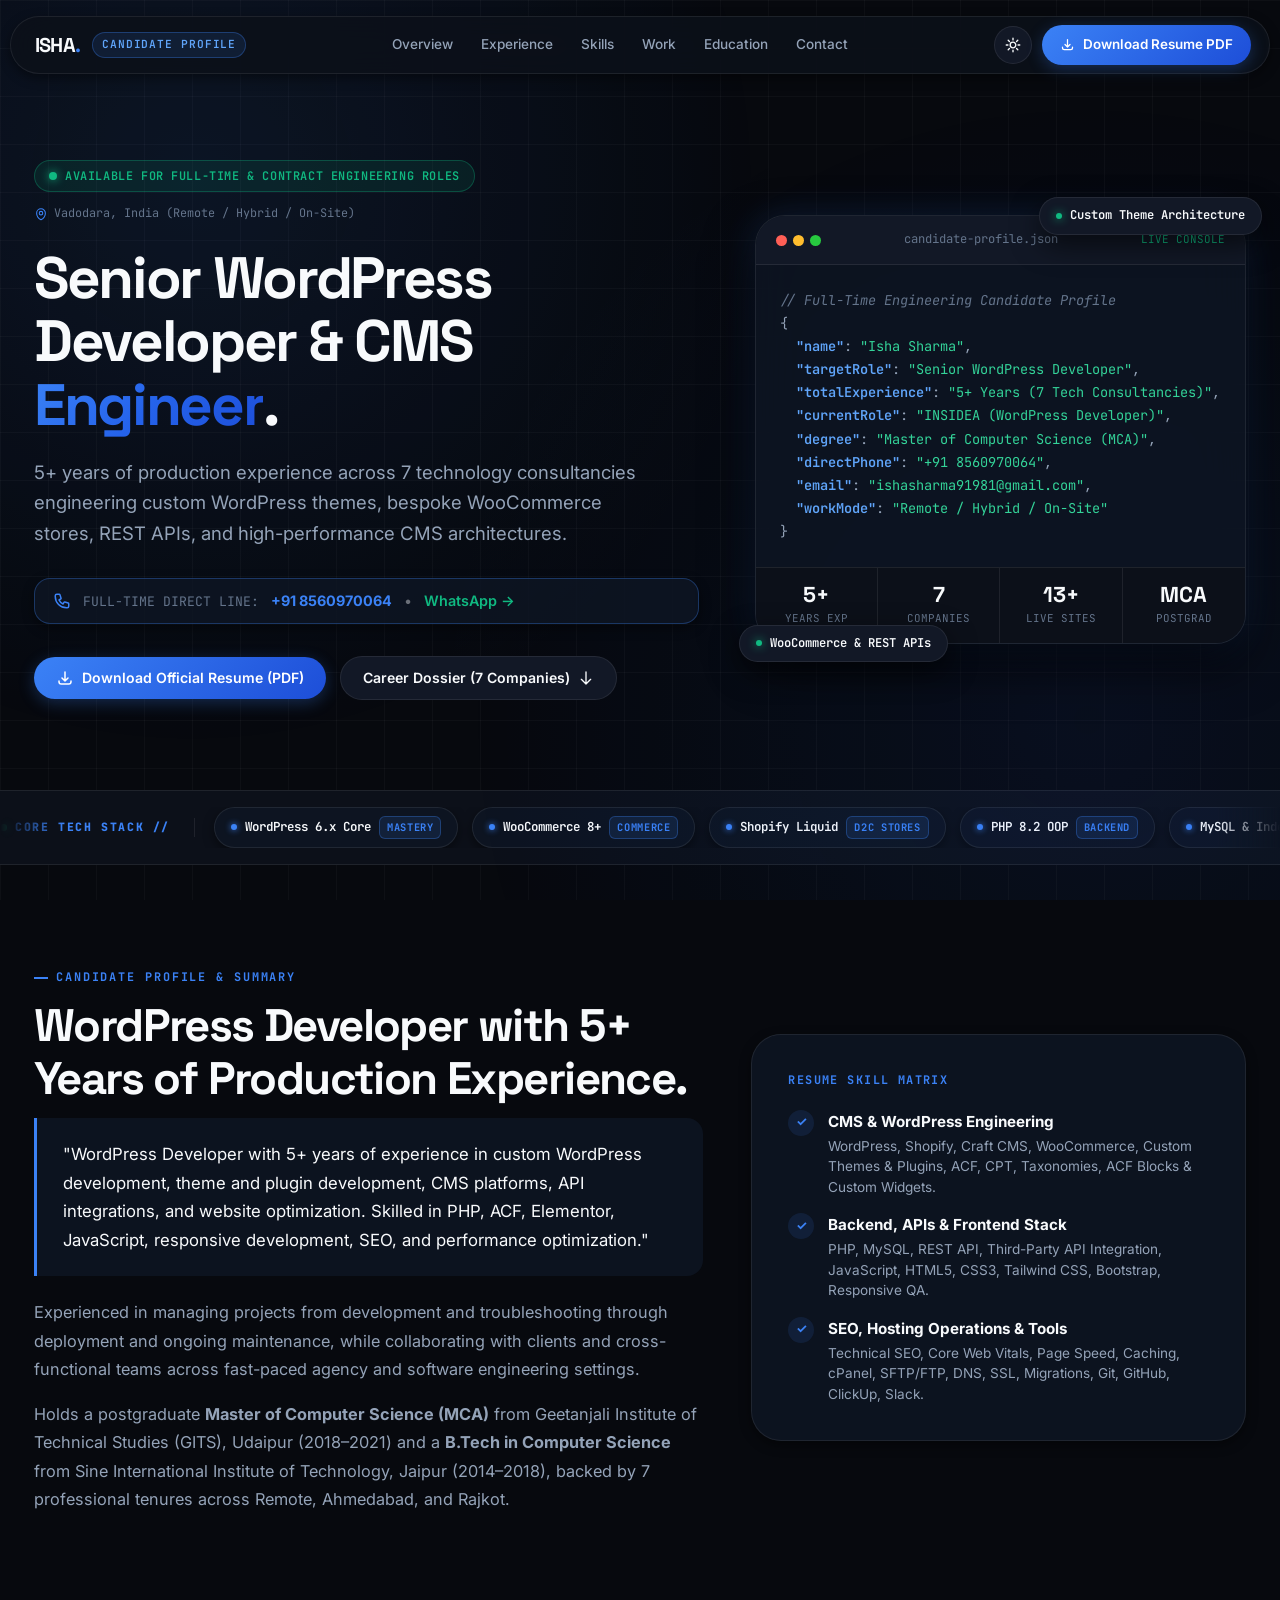
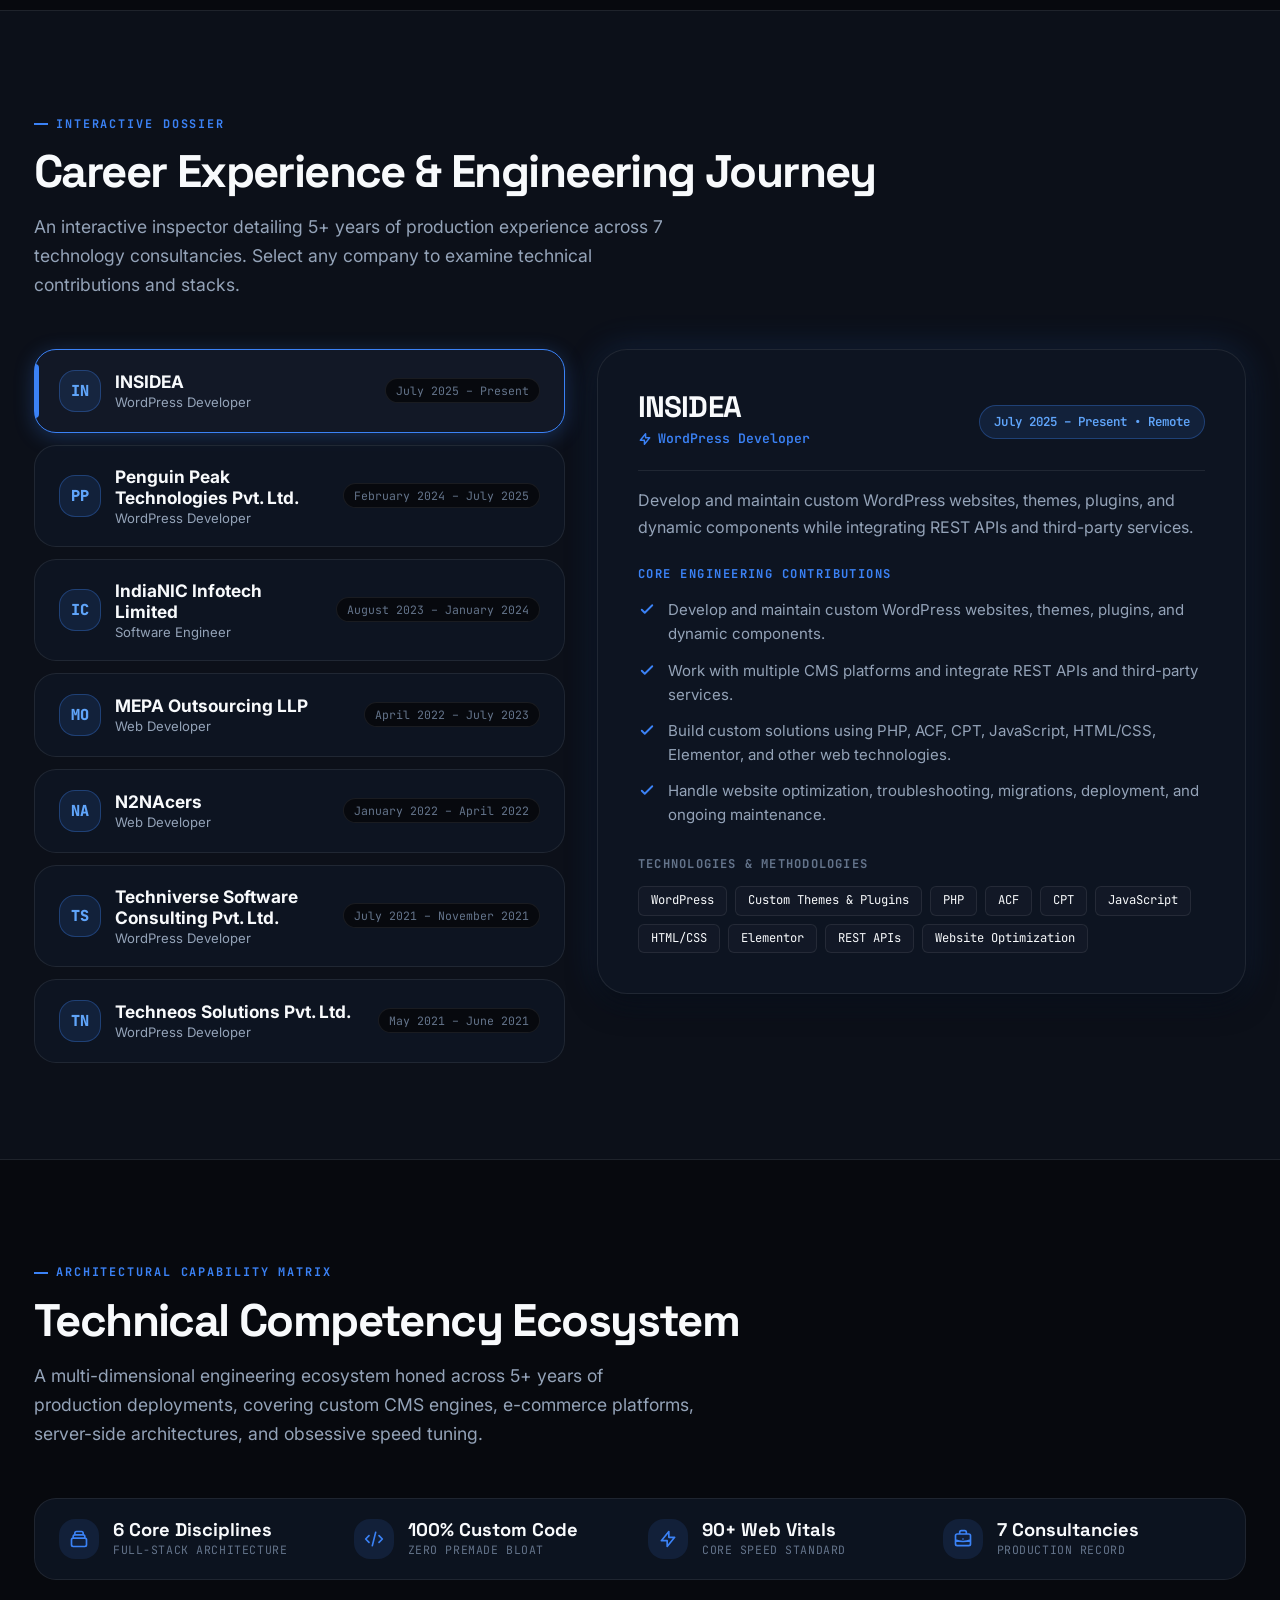
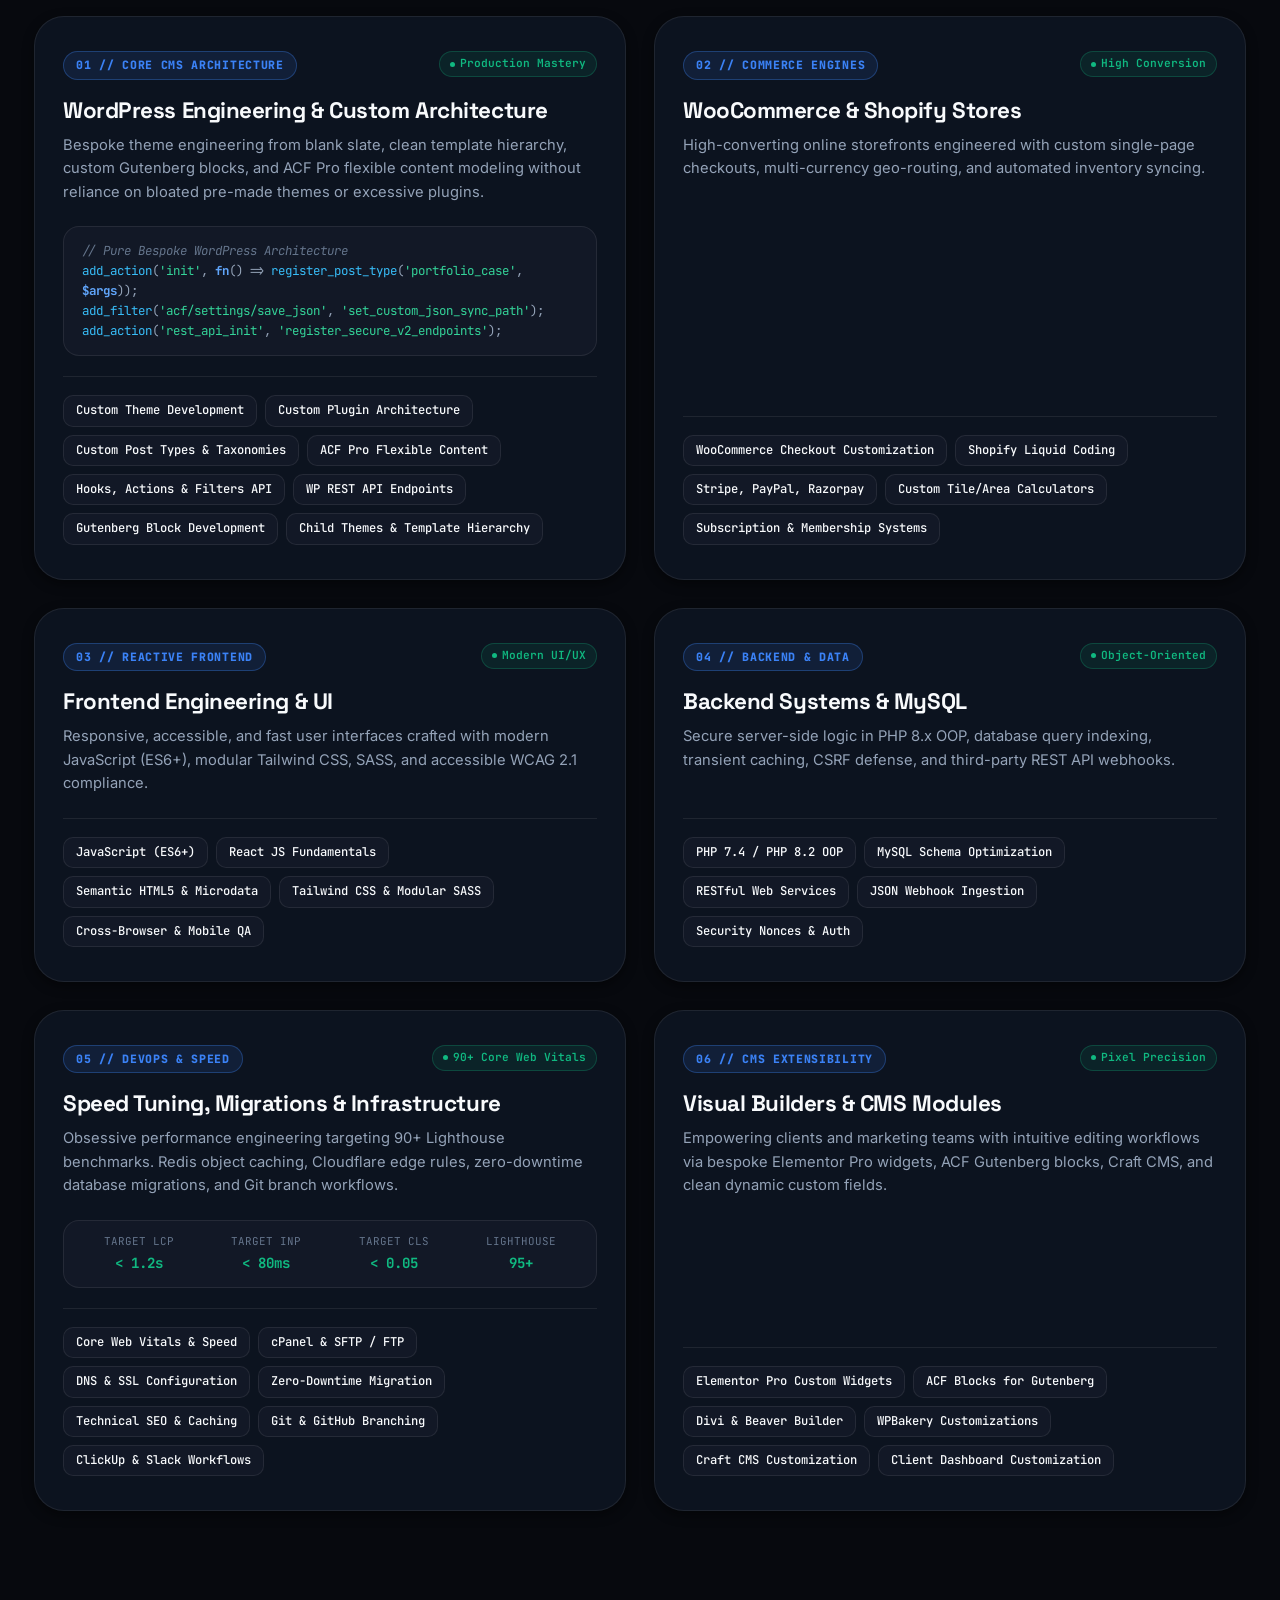
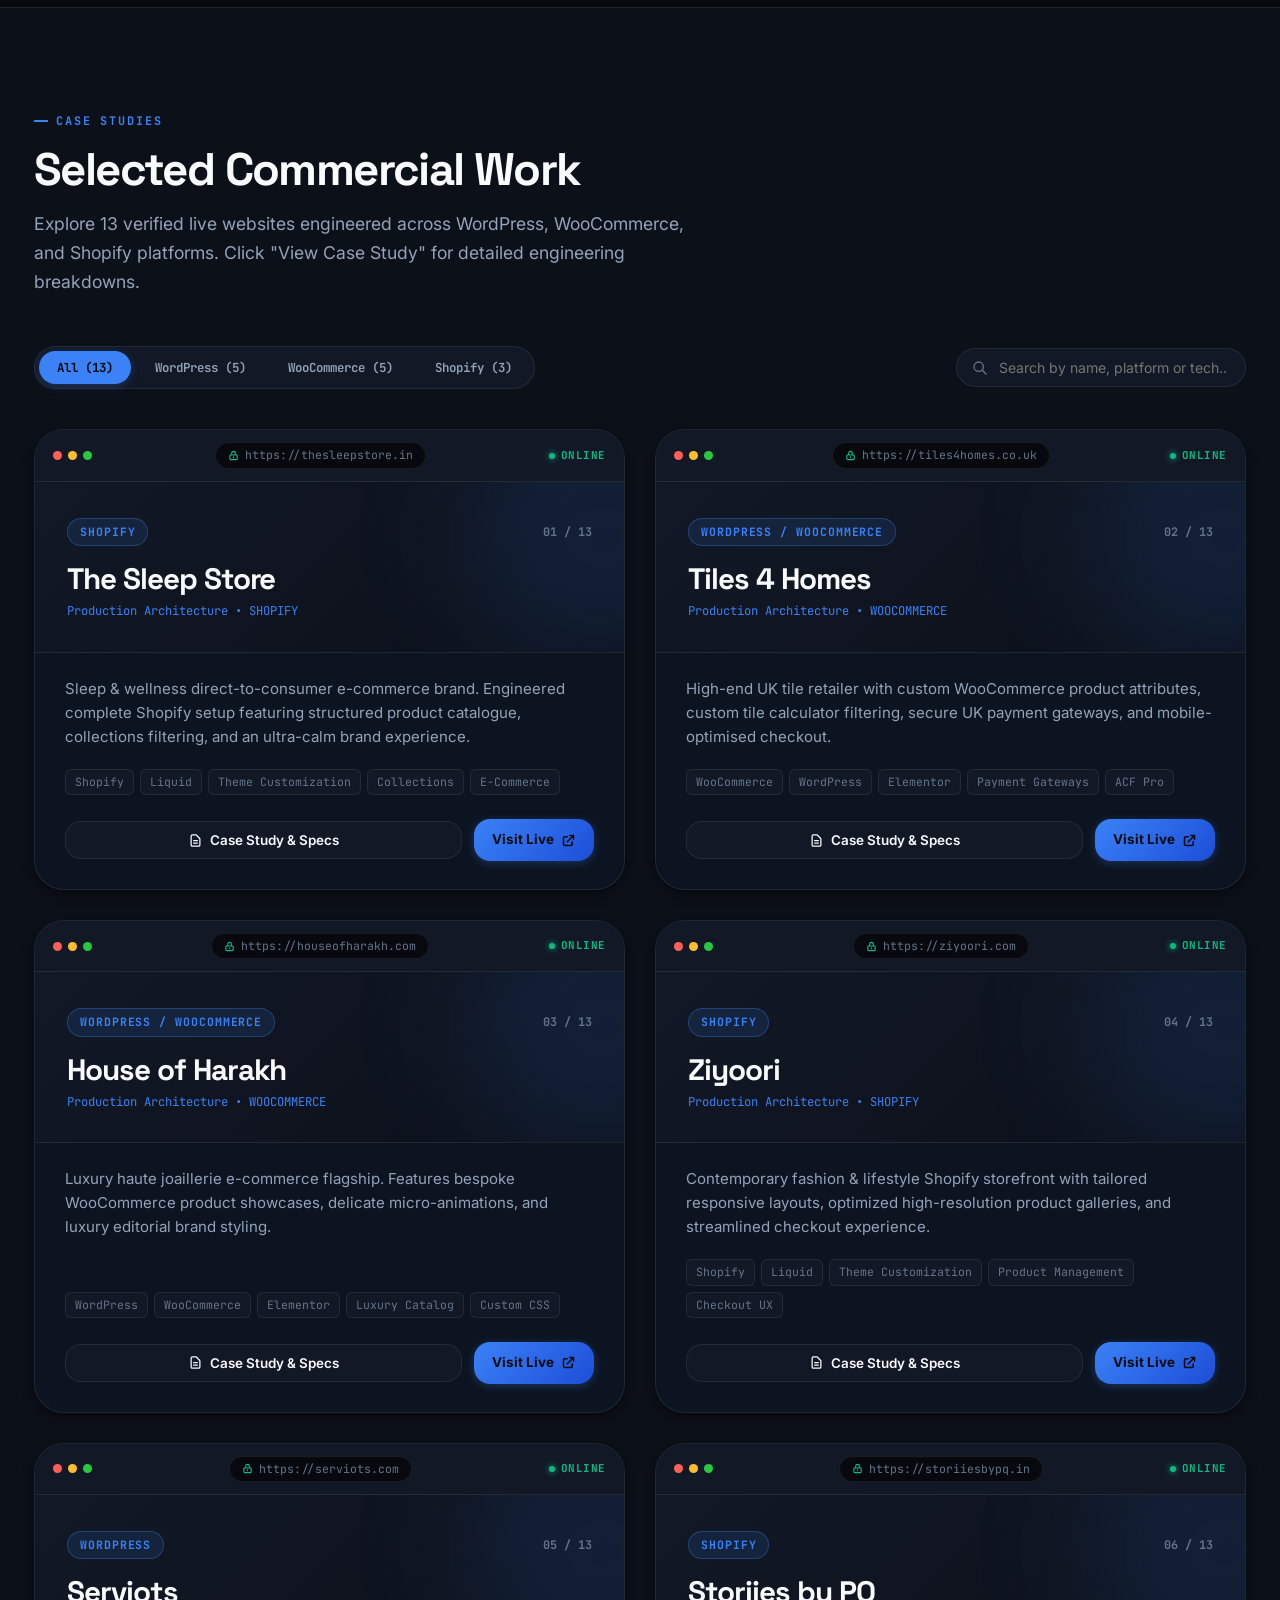
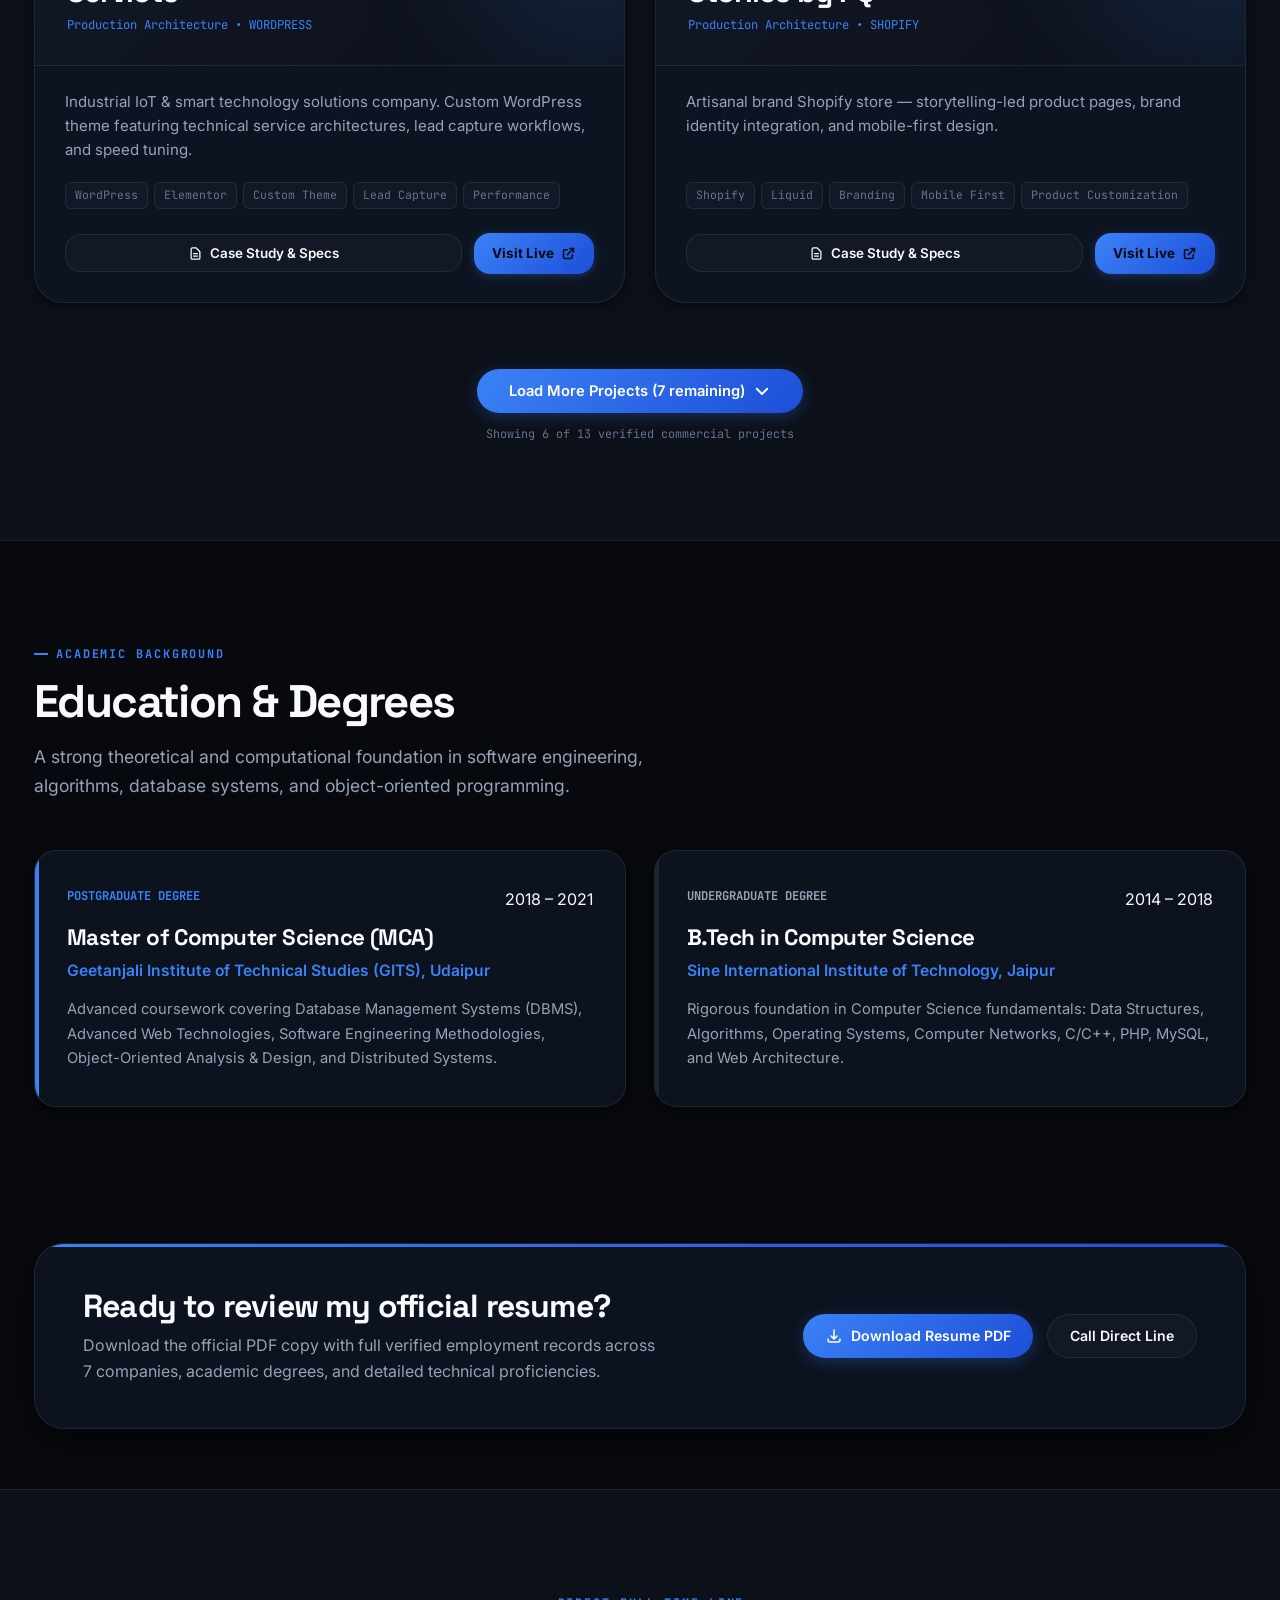
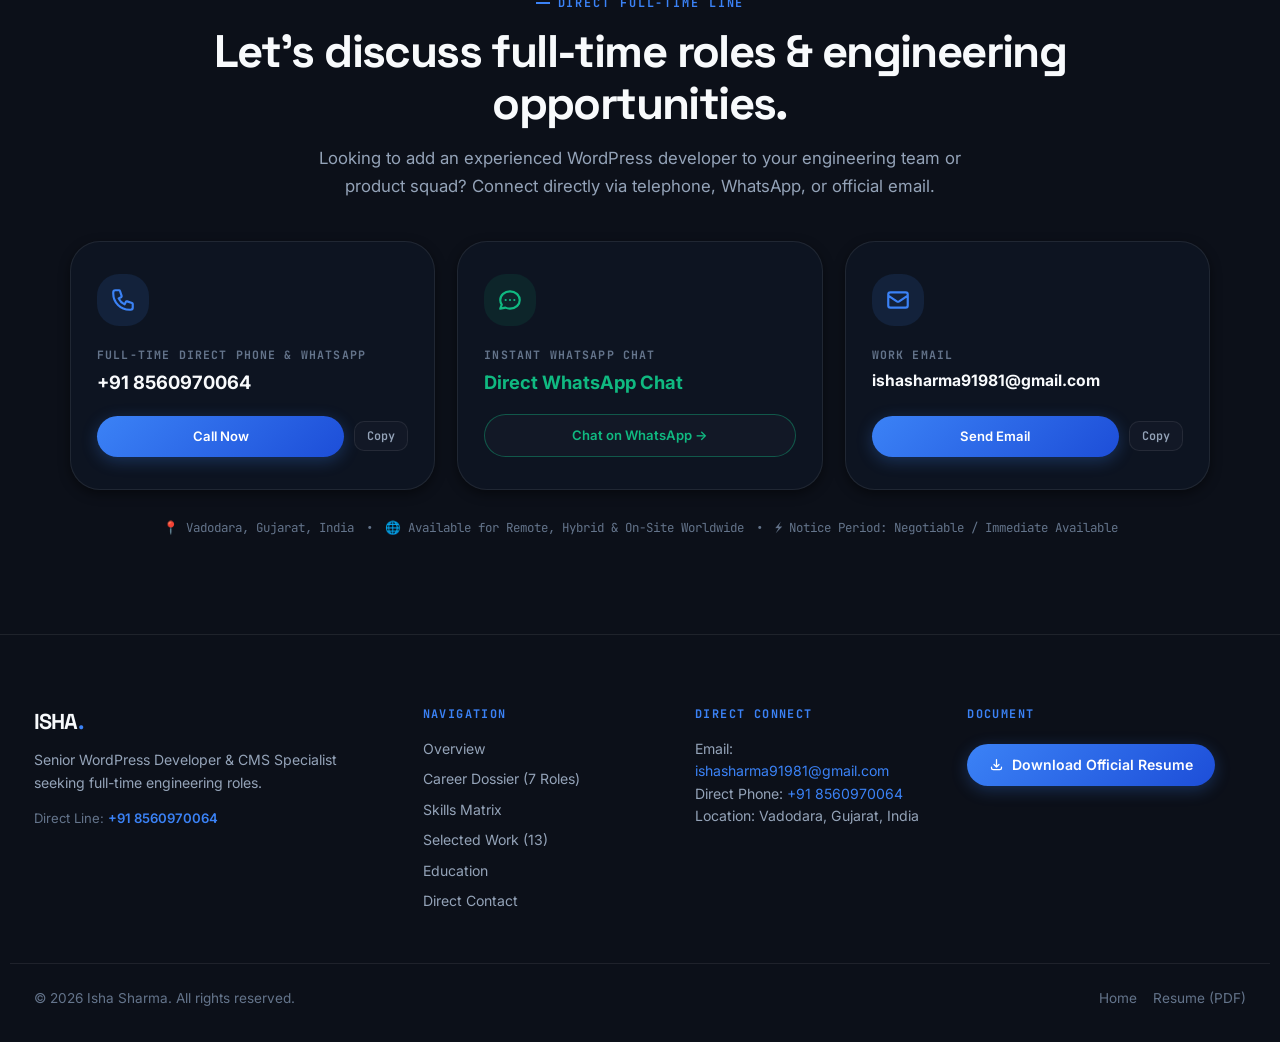
==== commit fd69bcbd: "feat: remove profile switcher toggle from header across all pages" ====
--- a/index.html
+++ b/index.html
@@ -3,10 +3,10 @@
 <head>
     <meta charset="UTF-8">
     <meta name="viewport" content="width=device-width, initial-scale=1.0">
-    <title>Isha Sharma — Senior WordPress Developer & Engineer | Job Application & Resume</title>
+    <title>Isha Sharma — Senior WordPress Developer &amp; Engineer</title>
     <meta name="description" content="Senior WordPress Developer & CMS Specialist with 5+ years of engineering experience across 7 technology consultancies. Seeking full-time engineering roles.">
     <meta name="author" content="Isha Sharma">
-    <link rel="canonical" href="https://ishasharma.dev/job.html">
+    <link rel="canonical" href="https://ishasharma.dev/">
 
     <!-- Open Graph Metadata -->
     <meta property="og:type" content="website">
@@ -23,7 +23,7 @@
     <link href="https://fonts.googleapis.com/css2?family=Inter:wght@300;400;500;600;700&family=JetBrains+Mono:wght@400;500;600;700&family=Space+Grotesk:wght@500;600;700;800&display=swap" rel="stylesheet">
 
     <!-- Stylesheet -->
-    <link rel="stylesheet" href="assets/css/style.css">
+    <link rel="stylesheet" href="assets/css/style.css?v=3.1">
 
     <!-- Candidate Schema -->
     <script type="application/ld+json">
@@ -80,12 +80,6 @@
             </ul>
 
             <div class="nav-right-actions">
-                <!-- Profile Switcher -->
-                <div class="profile-mode-switcher" role="group" aria-label="Audience View Switcher">
-                    <a href="index.html" class="mode-tab-btn active" title="Viewing Full-Time Candidate Profile">Full-Time</a>
-                    <a href="freelance.html" class="mode-tab-btn" title="Switch to Freelance &amp; Agency Portal">Freelance</a>
-                </div>
-
                 <!-- Theme Toggle -->
                 <button type="button" class="theme-switch-btn" id="themeToggleBtn" aria-label="Toggle visual theme" title="Toggle Light/Dark Theme">
                     <svg id="themeIcon" fill="none" viewBox="0 0 24 24" stroke-width="1.8" stroke="currentColor">
@@ -804,7 +798,7 @@
     </footer>
 
     <!-- Scripts -->
-    <script src="assets/js/projects-data.js"></script>
-    <script src="assets/js/main.js"></script>
+    <script src="assets/js/projects-data.js?v=3.1"></script>
+    <script src="assets/js/main.js?v=3.1"></script>
 </body>
 </html>
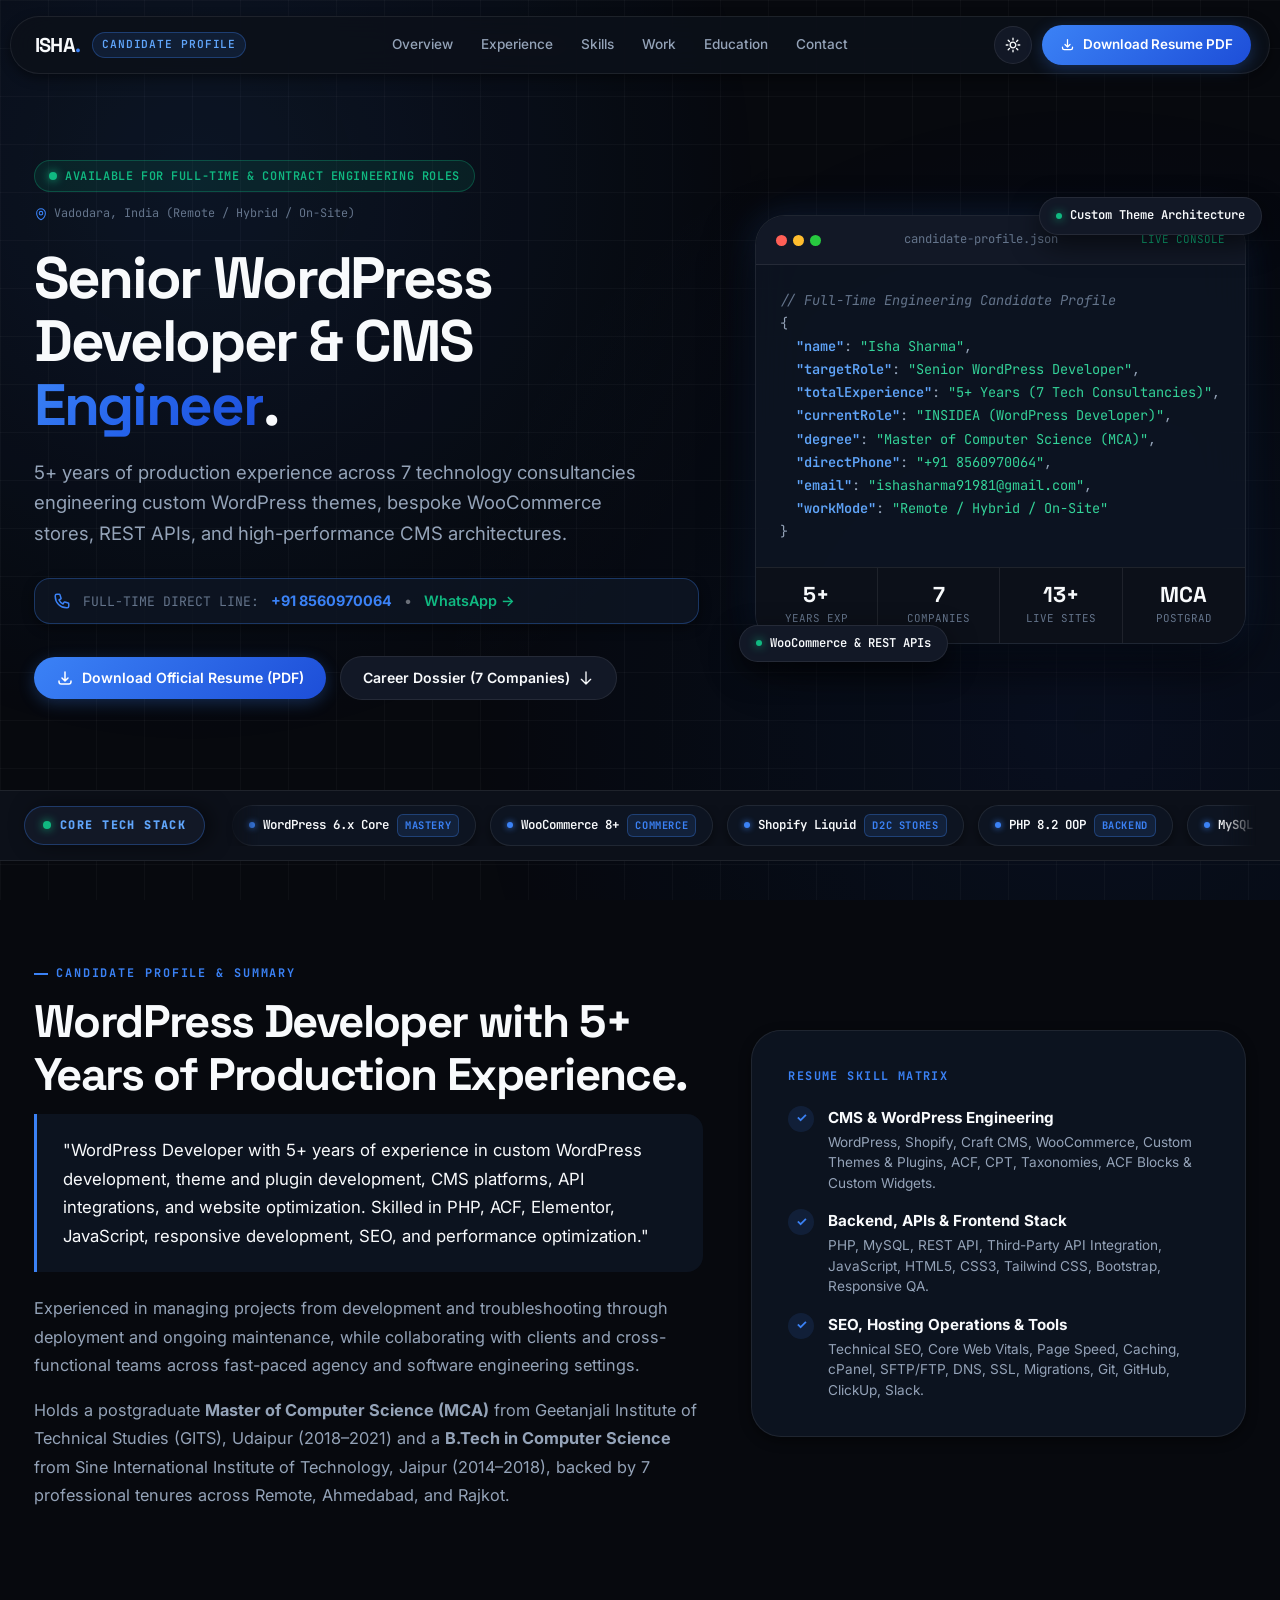
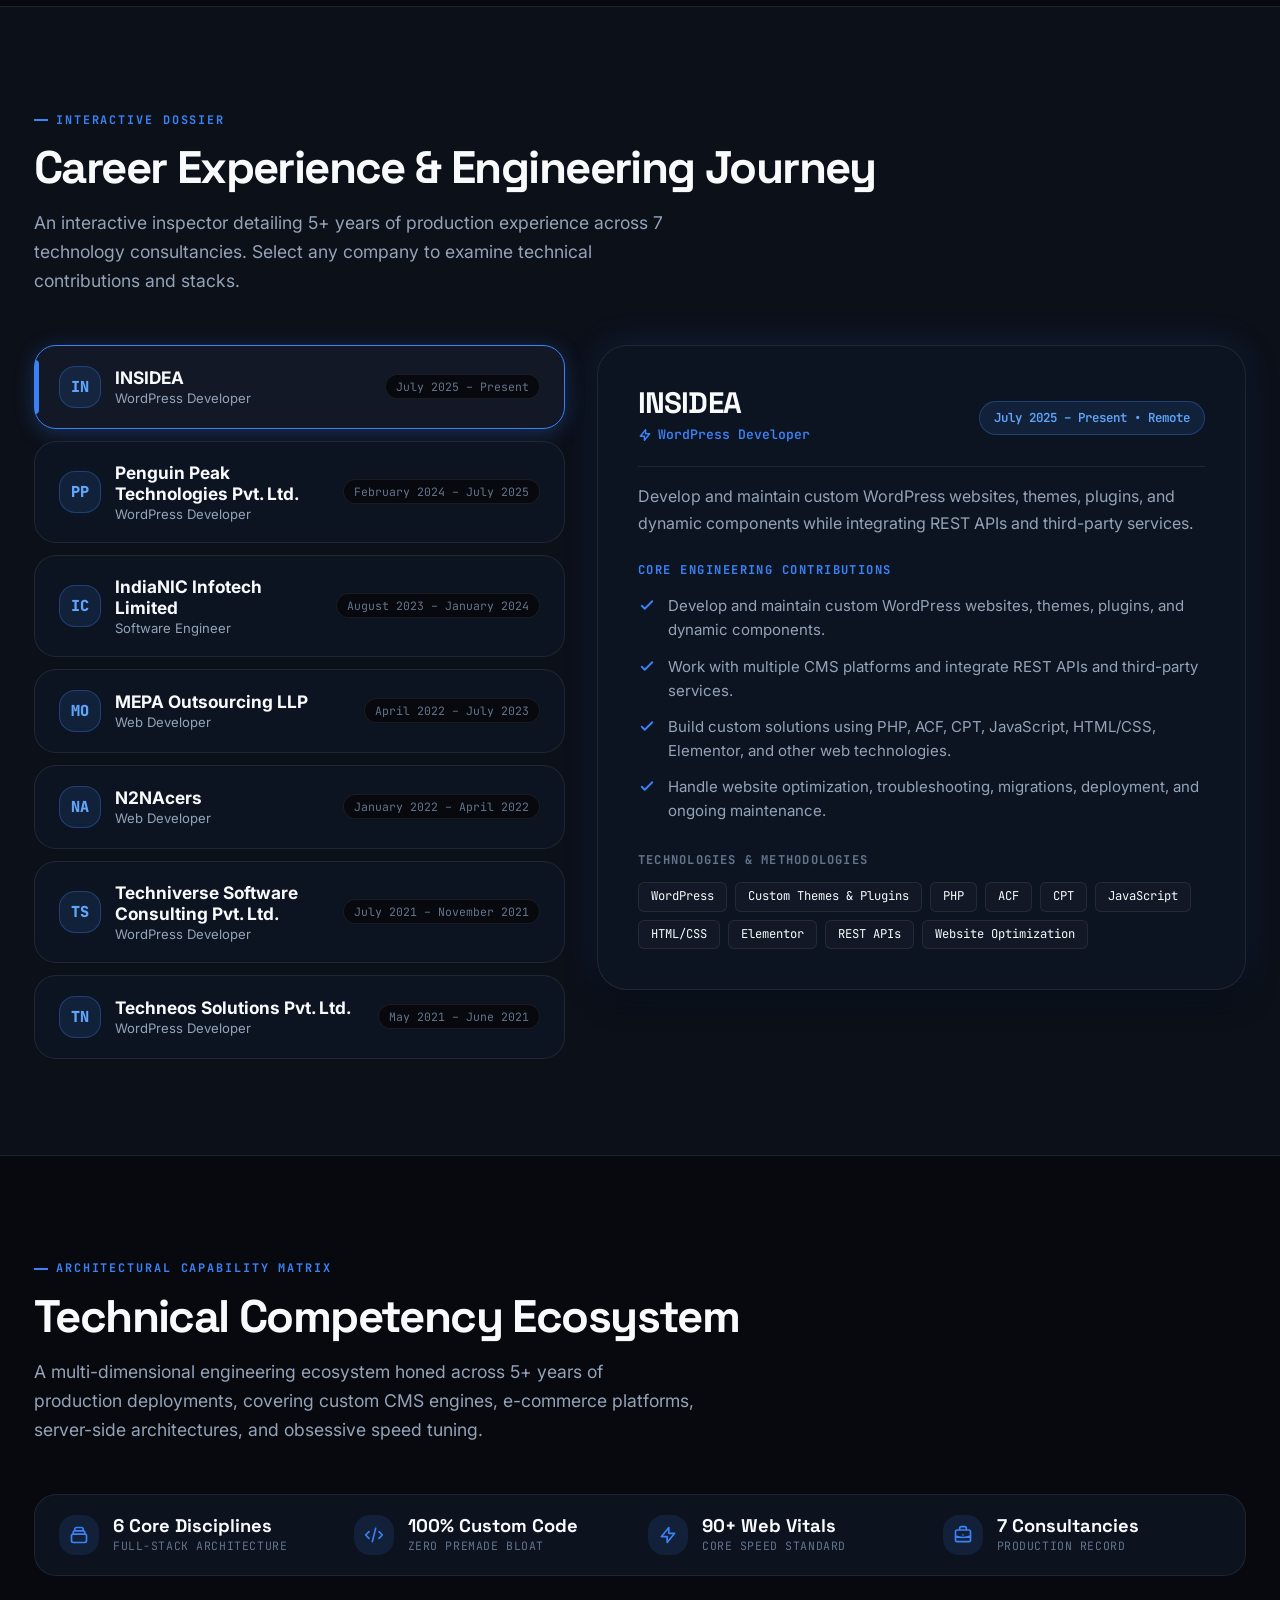
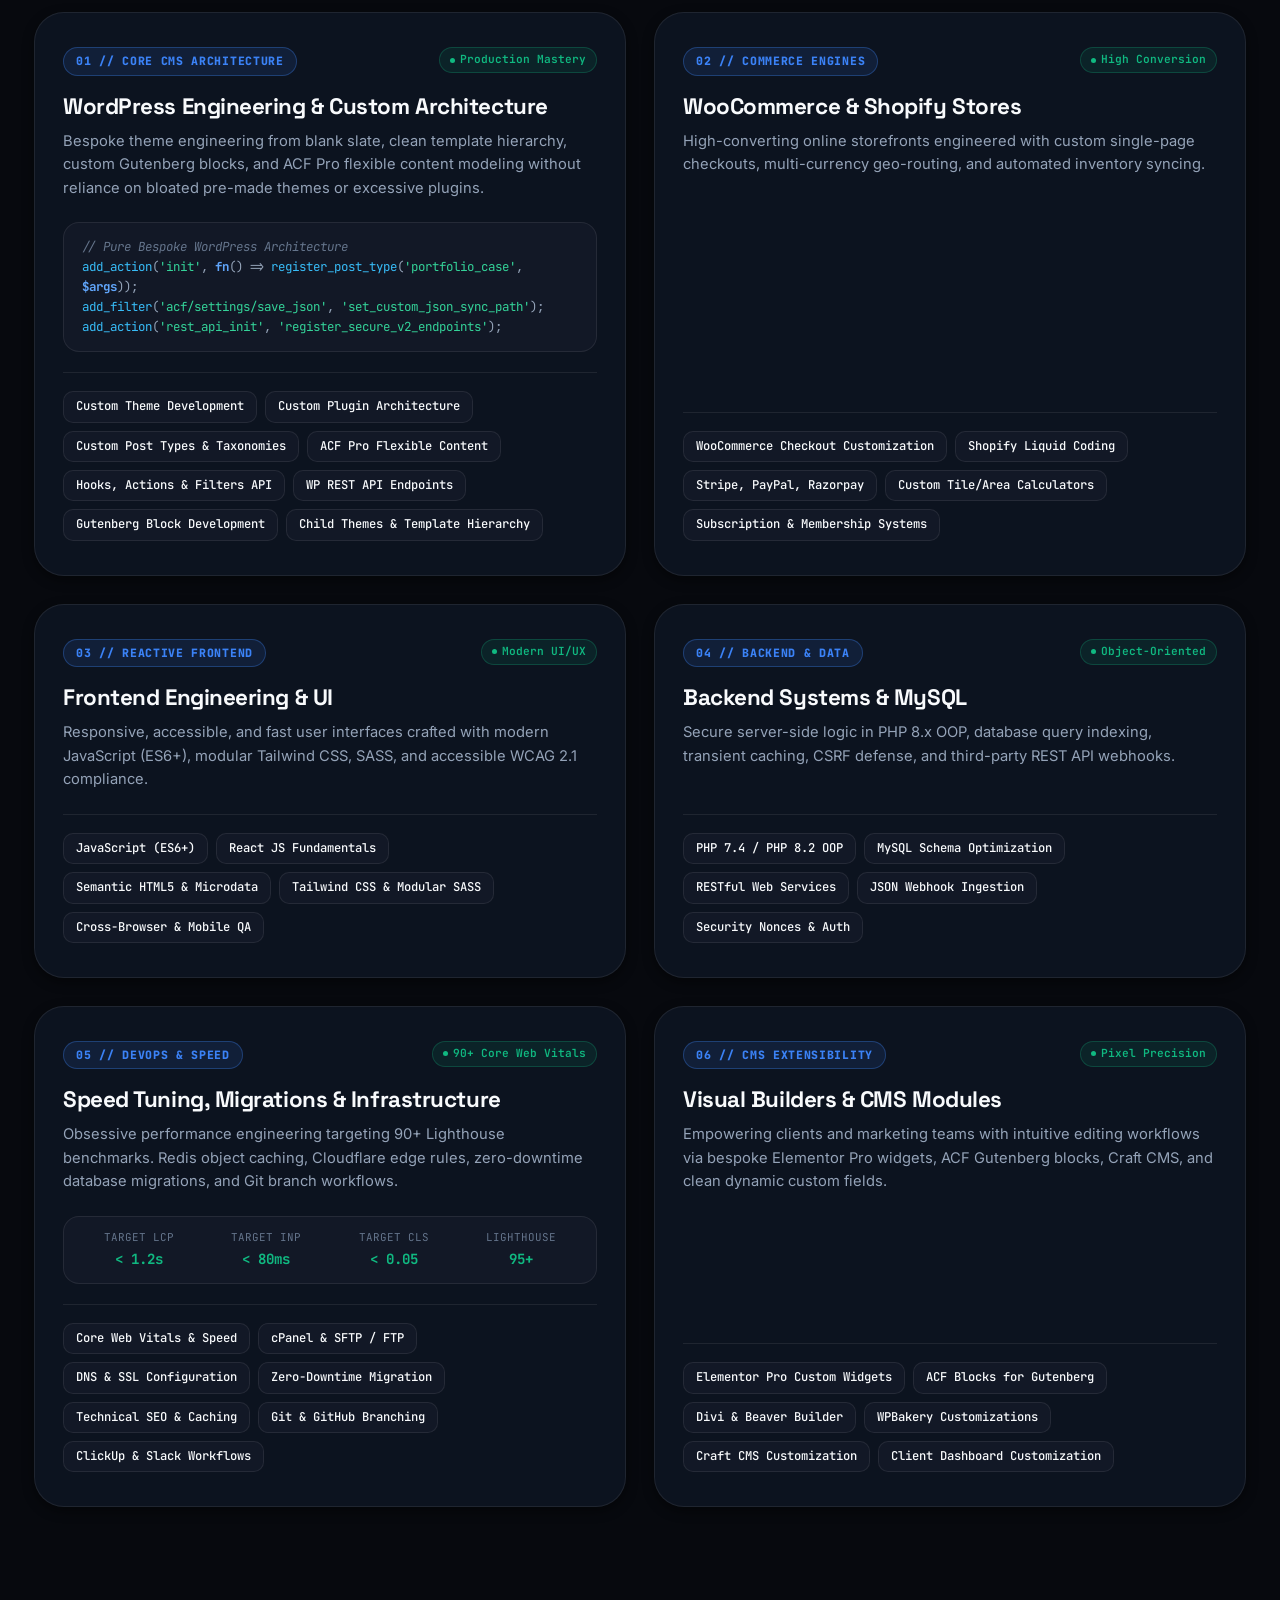
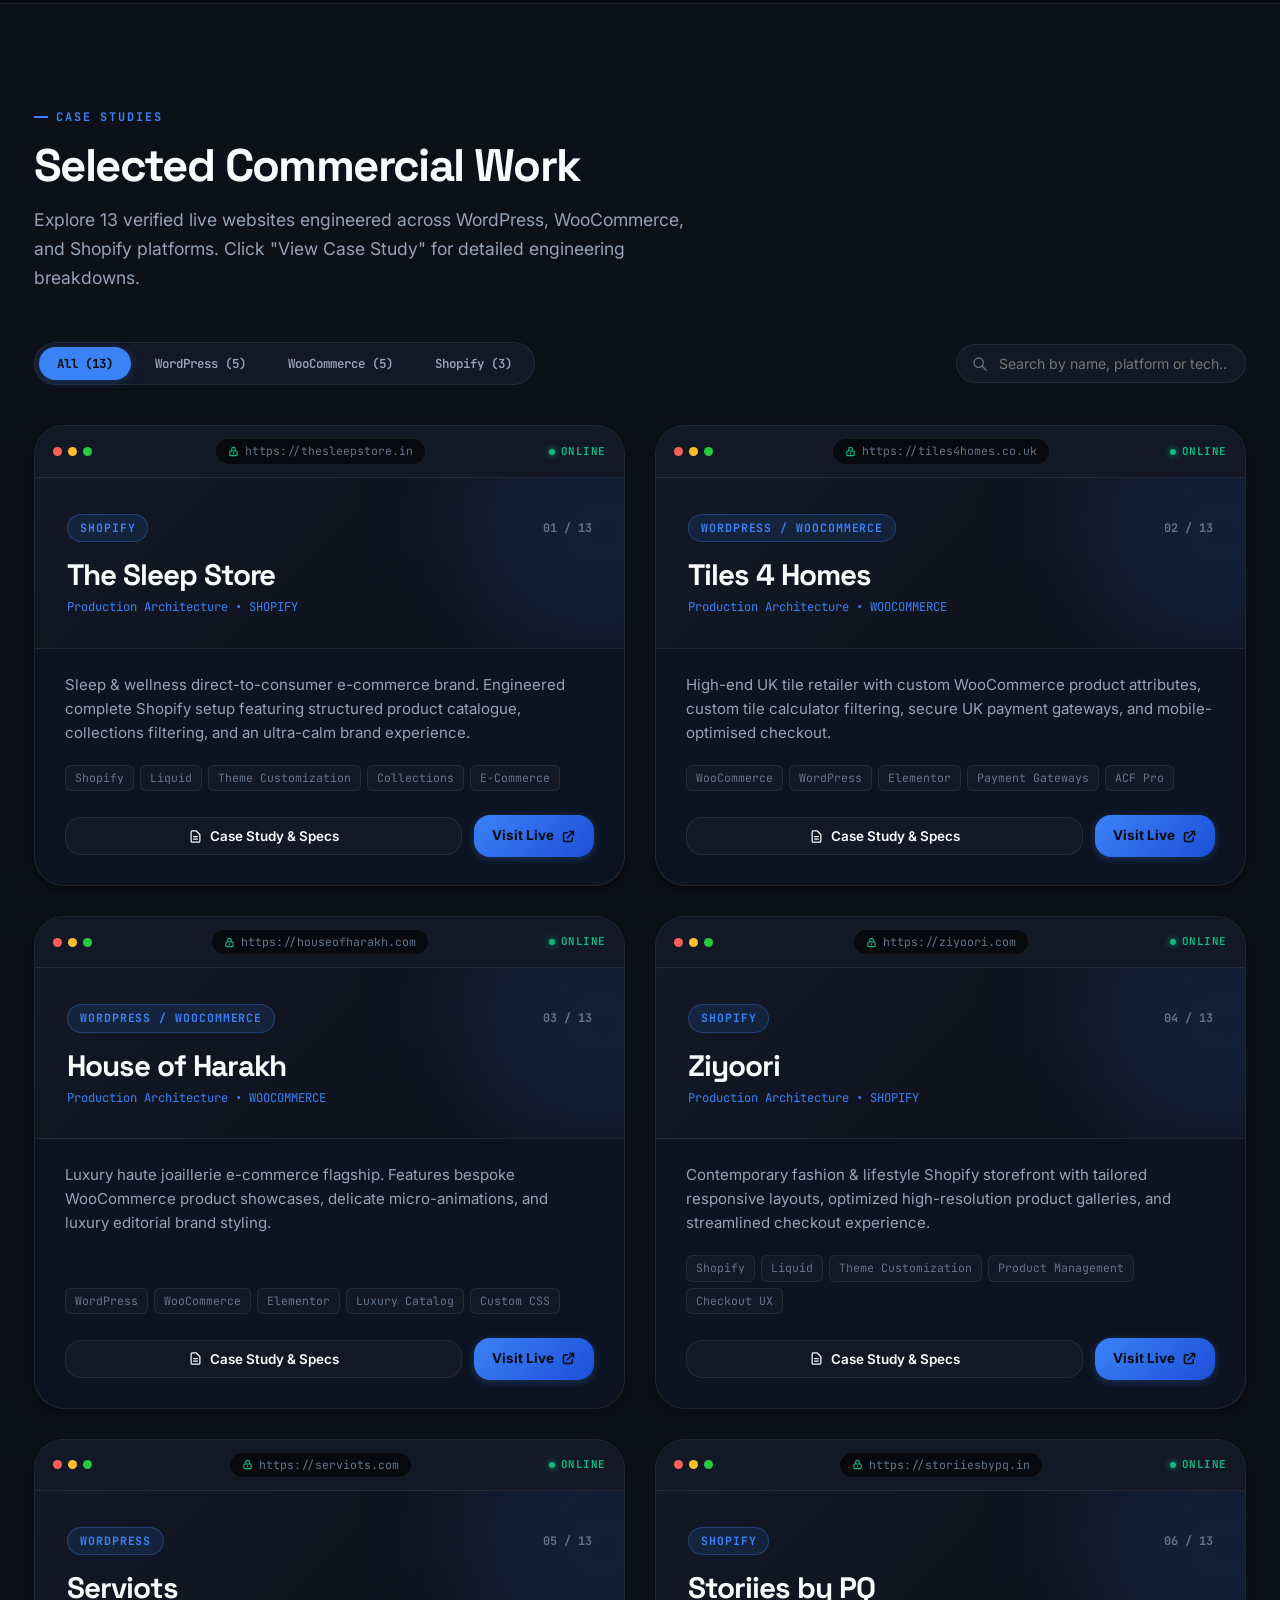
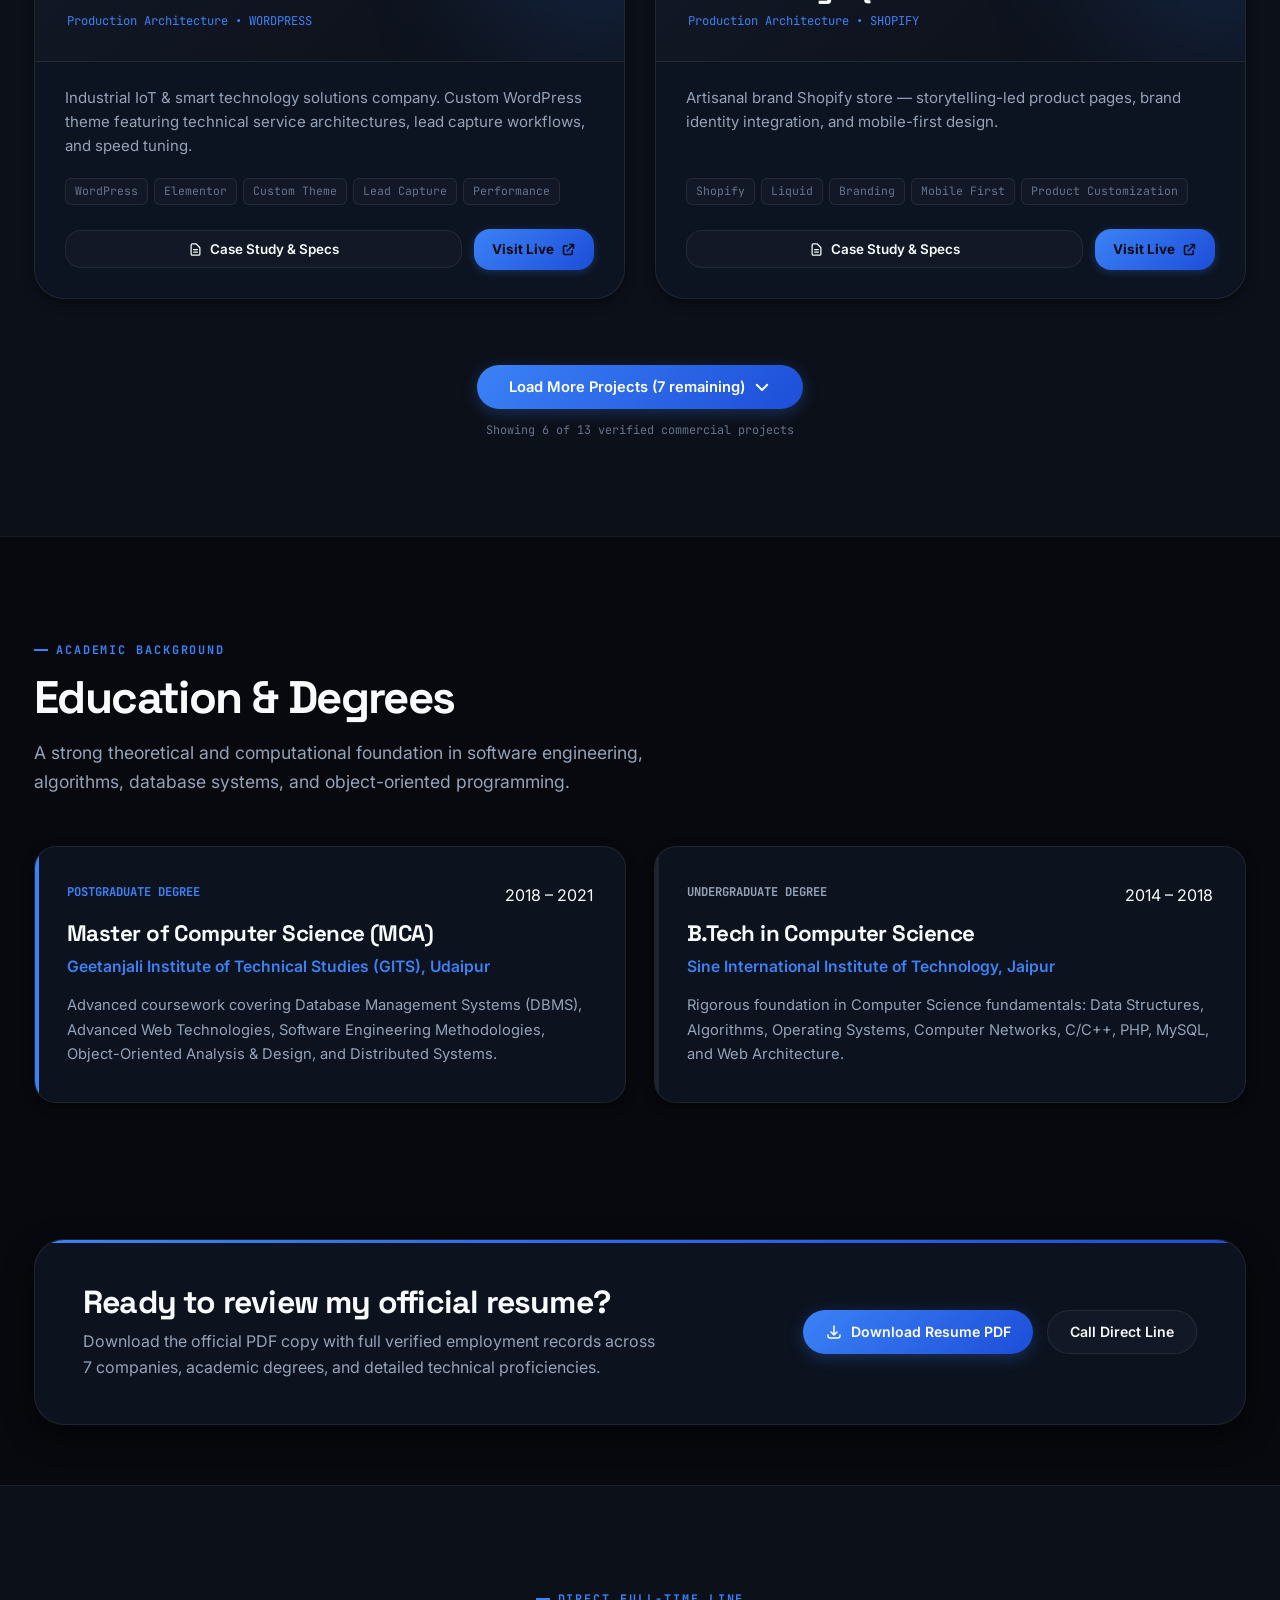
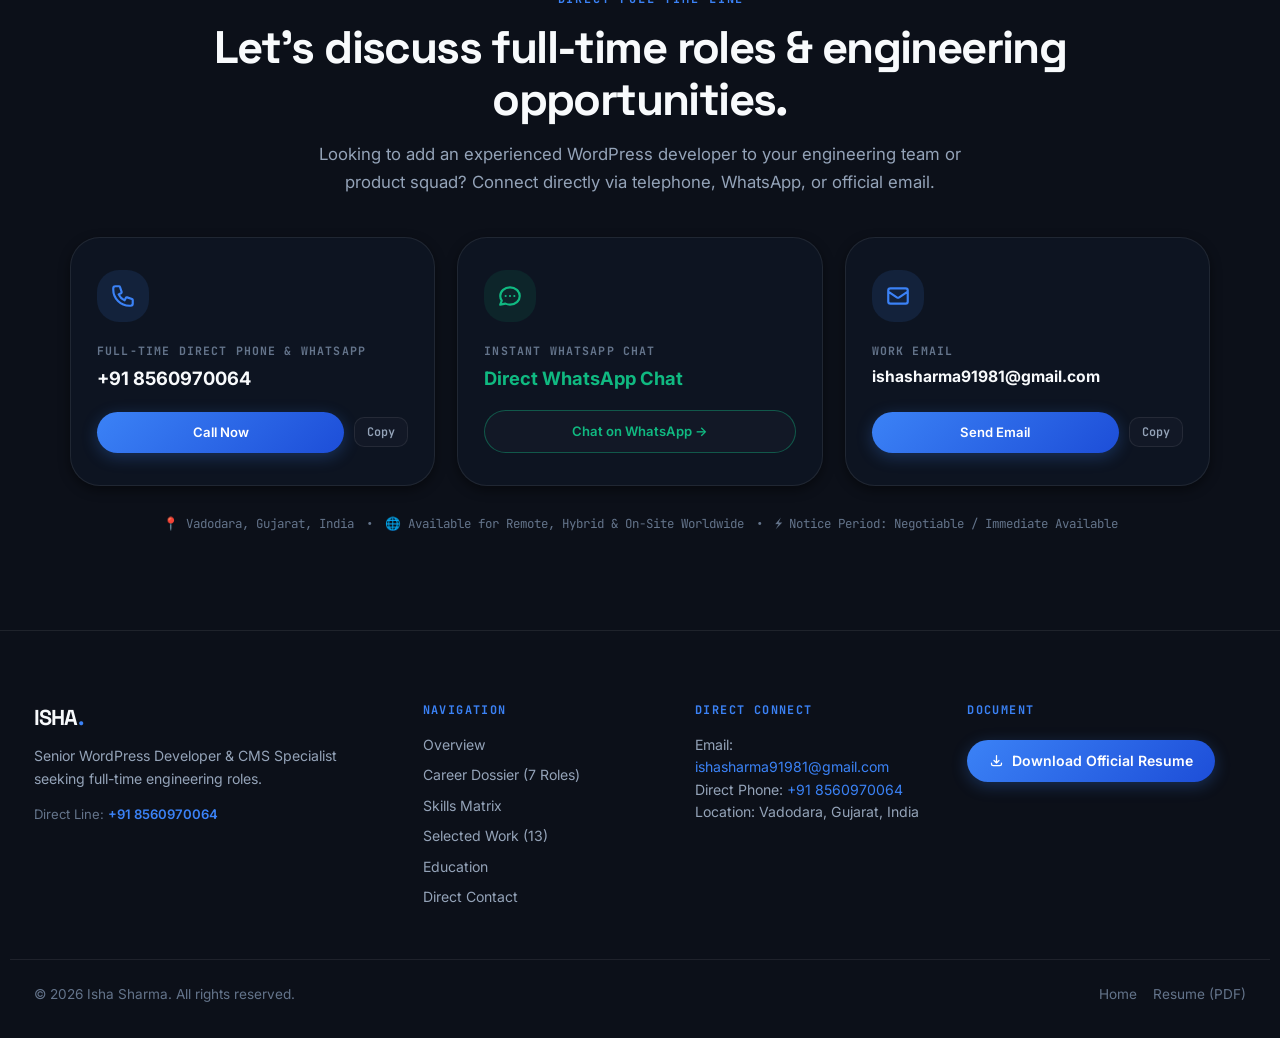
==== commit 4c12204c: "fix: make core tech stack label static and isolate marquee scroll viewport to prevent overlap" ====
--- a/index.html
+++ b/index.html
@@ -23,7 +23,7 @@
     <link href="https://fonts.googleapis.com/css2?family=Inter:wght@300;400;500;600;700&family=JetBrains+Mono:wght@400;500;600;700&family=Space+Grotesk:wght@500;600;700;800&display=swap" rel="stylesheet">
 
     <!-- Stylesheet -->
-    <link rel="stylesheet" href="assets/css/style.css?v=3.1">
+    <link rel="stylesheet" href="assets/css/style.css?v=3.2">
 
     <!-- Candidate Schema -->
     <script type="application/ld+json">
@@ -227,45 +227,47 @@
 
         <!-- Core Tech Stack Continuous Marquee -->
         <section class="marquee-strip" aria-label="Core Engineering Stack Continuous Marquee">
-            <div class="marquee-wrapper">
-                <div class="marquee-fixed-tag">
+            <div class="marquee-container">
+                <div class="marquee-static-label">
                     <span class="live-beacon"></span>
-                    <span>Core Tech Stack //</span>
-                </div>
-                <div class="marquee-track">
-                    <!-- Group 1 -->
-                    <div class="marquee-group">
-                        <span class="marquee-pill"><span class="marquee-dot"></span>WordPress 6.x Core <span class="marquee-badge">Mastery</span></span>
-                        <span class="marquee-pill"><span class="marquee-dot"></span>WooCommerce 8+ <span class="marquee-badge">Commerce</span></span>
-                        <span class="marquee-pill"><span class="marquee-dot"></span>Shopify Liquid <span class="marquee-badge">D2C Stores</span></span>
-                        <span class="marquee-pill"><span class="marquee-dot"></span>PHP 8.2 OOP <span class="marquee-badge">Backend</span></span>
-                        <span class="marquee-pill"><span class="marquee-dot"></span>MySQL & Indexing <span class="marquee-badge">Database</span></span>
-                        <span class="marquee-pill"><span class="marquee-dot"></span>JavaScript (ES6+) <span class="marquee-badge">Frontend</span></span>
-                        <span class="marquee-pill"><span class="marquee-dot"></span>ACF Pro Architecture <span class="marquee-badge">Custom Fields</span></span>
-                        <span class="marquee-pill"><span class="marquee-dot"></span>Elementor Pro Custom <span class="marquee-badge">Visual Builder</span></span>
-                        <span class="marquee-pill"><span class="marquee-dot"></span>WP REST API <span class="marquee-badge">Endpoints</span></span>
-                        <span class="marquee-pill"><span class="marquee-dot"></span>Core Web Vitals 90+ <span class="marquee-badge">Speed</span></span>
-                        <span class="marquee-pill"><span class="marquee-dot"></span>Git & CI/CD <span class="marquee-badge">DevOps</span></span>
-                        <span class="marquee-pill"><span class="marquee-dot"></span>Redis / Varnish <span class="marquee-badge">Caching</span></span>
-                        <span class="marquee-pill"><span class="marquee-dot"></span>Stripe & Razorpay <span class="marquee-badge">Payments</span></span>
-                        <span class="marquee-pill"><span class="marquee-dot"></span>Tailwind CSS <span class="marquee-badge">Modular UI</span></span>
-                    </div>
-                    <!-- Group 2 (Duplicate for Seamless Infinite Loop) -->
-                    <div class="marquee-group" aria-hidden="true">
-                        <span class="marquee-pill"><span class="marquee-dot"></span>WordPress 6.x Core <span class="marquee-badge">Mastery</span></span>
-                        <span class="marquee-pill"><span class="marquee-dot"></span>WooCommerce 8+ <span class="marquee-badge">Commerce</span></span>
-                        <span class="marquee-pill"><span class="marquee-dot"></span>Shopify Liquid <span class="marquee-badge">D2C Stores</span></span>
-                        <span class="marquee-pill"><span class="marquee-dot"></span>PHP 8.2 OOP <span class="marquee-badge">Backend</span></span>
-                        <span class="marquee-pill"><span class="marquee-dot"></span>MySQL & Indexing <span class="marquee-badge">Database</span></span>
-                        <span class="marquee-pill"><span class="marquee-dot"></span>JavaScript (ES6+) <span class="marquee-badge">Frontend</span></span>
-                        <span class="marquee-pill"><span class="marquee-dot"></span>ACF Pro Architecture <span class="marquee-badge">Custom Fields</span></span>
-                        <span class="marquee-pill"><span class="marquee-dot"></span>Elementor Pro Custom <span class="marquee-badge">Visual Builder</span></span>
-                        <span class="marquee-pill"><span class="marquee-dot"></span>WP REST API <span class="marquee-badge">Endpoints</span></span>
-                        <span class="marquee-pill"><span class="marquee-dot"></span>Core Web Vitals 90+ <span class="marquee-badge">Speed</span></span>
-                        <span class="marquee-pill"><span class="marquee-dot"></span>Git & CI/CD <span class="marquee-badge">DevOps</span></span>
-                        <span class="marquee-pill"><span class="marquee-dot"></span>Redis / Varnish <span class="marquee-badge">Caching</span></span>
-                        <span class="marquee-pill"><span class="marquee-dot"></span>Stripe & Razorpay <span class="marquee-badge">Payments</span></span>
-                        <span class="marquee-pill"><span class="marquee-dot"></span>Tailwind CSS <span class="marquee-badge">Modular UI</span></span>
+                    <span>Core Tech Stack</span>
+                </div>
+                <div class="marquee-scroll-viewport">
+                    <div class="marquee-track">
+                        <!-- Group 1 -->
+                        <div class="marquee-group">
+                            <span class="marquee-pill"><span class="marquee-dot"></span>WordPress 6.x Core <span class="marquee-badge">Mastery</span></span>
+                            <span class="marquee-pill"><span class="marquee-dot"></span>WooCommerce 8+ <span class="marquee-badge">Commerce</span></span>
+                            <span class="marquee-pill"><span class="marquee-dot"></span>Shopify Liquid <span class="marquee-badge">D2C Stores</span></span>
+                            <span class="marquee-pill"><span class="marquee-dot"></span>PHP 8.2 OOP <span class="marquee-badge">Backend</span></span>
+                            <span class="marquee-pill"><span class="marquee-dot"></span>MySQL &amp; Indexing <span class="marquee-badge">Database</span></span>
+                            <span class="marquee-pill"><span class="marquee-dot"></span>JavaScript (ES6+) <span class="marquee-badge">Frontend</span></span>
+                            <span class="marquee-pill"><span class="marquee-dot"></span>ACF Pro Architecture <span class="marquee-badge">Custom Fields</span></span>
+                            <span class="marquee-pill"><span class="marquee-dot"></span>Elementor Pro Custom <span class="marquee-badge">Visual Builder</span></span>
+                            <span class="marquee-pill"><span class="marquee-dot"></span>WP REST API <span class="marquee-badge">Endpoints</span></span>
+                            <span class="marquee-pill"><span class="marquee-dot"></span>Core Web Vitals 90+ <span class="marquee-badge">Speed</span></span>
+                            <span class="marquee-pill"><span class="marquee-dot"></span>Git &amp; CI/CD <span class="marquee-badge">DevOps</span></span>
+                            <span class="marquee-pill"><span class="marquee-dot"></span>Redis / Varnish <span class="marquee-badge">Caching</span></span>
+                            <span class="marquee-pill"><span class="marquee-dot"></span>Stripe &amp; Razorpay <span class="marquee-badge">Payments</span></span>
+                            <span class="marquee-pill"><span class="marquee-dot"></span>Tailwind CSS <span class="marquee-badge">Modular UI</span></span>
+                        </div>
+                        <!-- Group 2 (Duplicate for Seamless Infinite Loop) -->
+                        <div class="marquee-group" aria-hidden="true">
+                            <span class="marquee-pill"><span class="marquee-dot"></span>WordPress 6.x Core <span class="marquee-badge">Mastery</span></span>
+                            <span class="marquee-pill"><span class="marquee-dot"></span>WooCommerce 8+ <span class="marquee-badge">Commerce</span></span>
+                            <span class="marquee-pill"><span class="marquee-dot"></span>Shopify Liquid <span class="marquee-badge">D2C Stores</span></span>
+                            <span class="marquee-pill"><span class="marquee-dot"></span>PHP 8.2 OOP <span class="marquee-badge">Backend</span></span>
+                            <span class="marquee-pill"><span class="marquee-dot"></span>MySQL &amp; Indexing <span class="marquee-badge">Database</span></span>
+                            <span class="marquee-pill"><span class="marquee-dot"></span>JavaScript (ES6+) <span class="marquee-badge">Frontend</span></span>
+                            <span class="marquee-pill"><span class="marquee-dot"></span>ACF Pro Architecture <span class="marquee-badge">Custom Fields</span></span>
+                            <span class="marquee-pill"><span class="marquee-dot"></span>Elementor Pro Custom <span class="marquee-badge">Visual Builder</span></span>
+                            <span class="marquee-pill"><span class="marquee-dot"></span>WP REST API <span class="marquee-badge">Endpoints</span></span>
+                            <span class="marquee-pill"><span class="marquee-dot"></span>Core Web Vitals 90+ <span class="marquee-badge">Speed</span></span>
+                            <span class="marquee-pill"><span class="marquee-dot"></span>Git &amp; CI/CD <span class="marquee-badge">DevOps</span></span>
+                            <span class="marquee-pill"><span class="marquee-dot"></span>Redis / Varnish <span class="marquee-badge">Caching</span></span>
+                            <span class="marquee-pill"><span class="marquee-dot"></span>Stripe &amp; Razorpay <span class="marquee-badge">Payments</span></span>
+                            <span class="marquee-pill"><span class="marquee-dot"></span>Tailwind CSS <span class="marquee-badge">Modular UI</span></span>
+                        </div>
                     </div>
                 </div>
             </div>
@@ -799,6 +801,6 @@
 
     <!-- Scripts -->
     <script src="assets/js/projects-data.js?v=3.1"></script>
-    <script src="assets/js/main.js?v=3.1"></script>
+    <script src="assets/js/main.js?v=3.2"></script>
 </body>
 </html>
--- a/assets/css/style.css
+++ b/assets/css/style.css
@@ -738,45 +738,64 @@
     border-top: 1px solid var(--border);
     border-bottom: 1px solid var(--border);
     background: var(--bg-surface);
-    padding: 16px 0;
+    padding: 14px 0;
     overflow: hidden;
     position: relative;
-}
-
+    z-index: 10;
+}
+
+.marquee-container,
 .marquee-wrapper {
     display: flex;
     align-items: center;
+    gap: 20px;
     width: 100%;
+    max-width: 100%;
+    padding: 0 24px;
     position: relative;
-    overflow: hidden;
-    mask-image: linear-gradient(90deg, transparent 0%, #000 5%, #000 95%, transparent 100%);
-    -webkit-mask-image: linear-gradient(90deg, transparent 0%, #000 5%, #000 95%, transparent 100%);
-}
-
+}
+
+/* 100% Solid Static Label - Pinned on the left, completely opaque so no skills can override it */
+.marquee-static-label,
 .marquee-fixed-tag {
-    display: flex;
-    align-items: center;
-    gap: 8px;
-    padding-right: 24px;
-    margin-right: 12px;
-    border-right: 1px solid var(--border);
-    font-family: var(--font-mono);
-    font-size: 0.72rem;
+    display: inline-flex;
+    align-items: center;
+    gap: 9px;
+    padding: 9px 18px;
+    background: var(--bg-surface-elevated);
+    border: 1px solid var(--border-accent);
+    border-radius: var(--radius-full);
+    font-family: var(--font-mono);
+    font-size: 0.74rem;
     font-weight: 800;
-    color: var(--accent);
+    color: var(--accent-light);
     text-transform: uppercase;
-    letter-spacing: 0.14em;
+    letter-spacing: 0.12em;
     white-space: nowrap;
     flex-shrink: 0;
-    z-index: 2;
-}
-
+    position: relative;
+    z-index: 20;
+    box-shadow: 6px 0 20px rgba(0, 0, 0, 0.5);
+    margin: 0;
+}
+
+.marquee-static-label .live-beacon,
 .marquee-fixed-tag .live-beacon {
-    width: 7px;
-    height: 7px;
+    width: 8px;
+    height: 8px;
     border-radius: 50%;
     background: var(--emerald);
-    box-shadow: 0 0 8px var(--emerald);
+    box-shadow: 0 0 10px var(--emerald);
+    flex-shrink: 0;
+}
+
+/* Completely isolated scrolling viewport: Skills NEVER leave this container and fade out before reaching label */
+.marquee-scroll-viewport {
+    flex: 1;
+    overflow: hidden;
+    position: relative;
+    mask-image: linear-gradient(90deg, transparent 0%, #000 35px, #000 calc(100% - 35px), transparent 100%);
+    -webkit-mask-image: linear-gradient(90deg, transparent 0%, #000 35px, #000 calc(100% - 35px), transparent 100%);
 }
 
 .marquee-track {
@@ -784,6 +803,7 @@
     align-items: center;
     width: max-content;
     animation: continuousMarquee 38s linear infinite;
+    will-change: transform;
 }
 
 .marquee-track:hover {
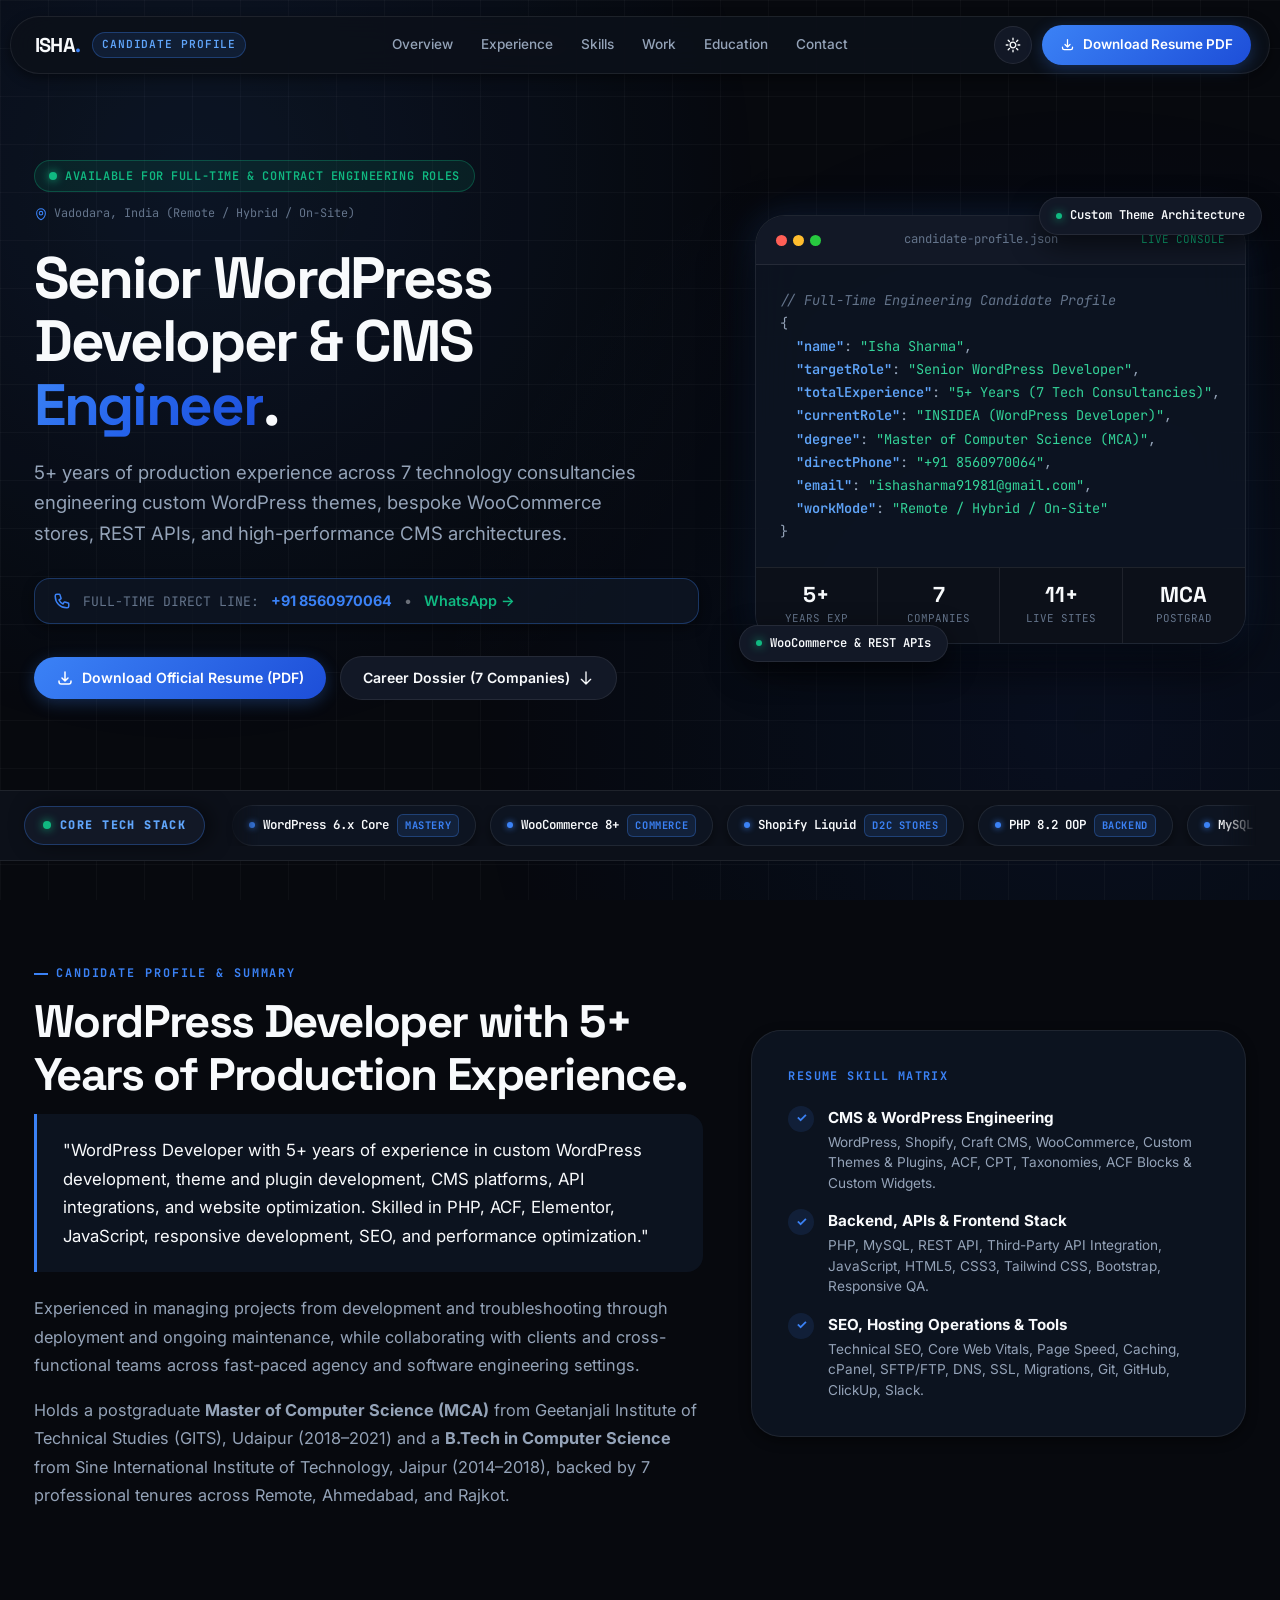
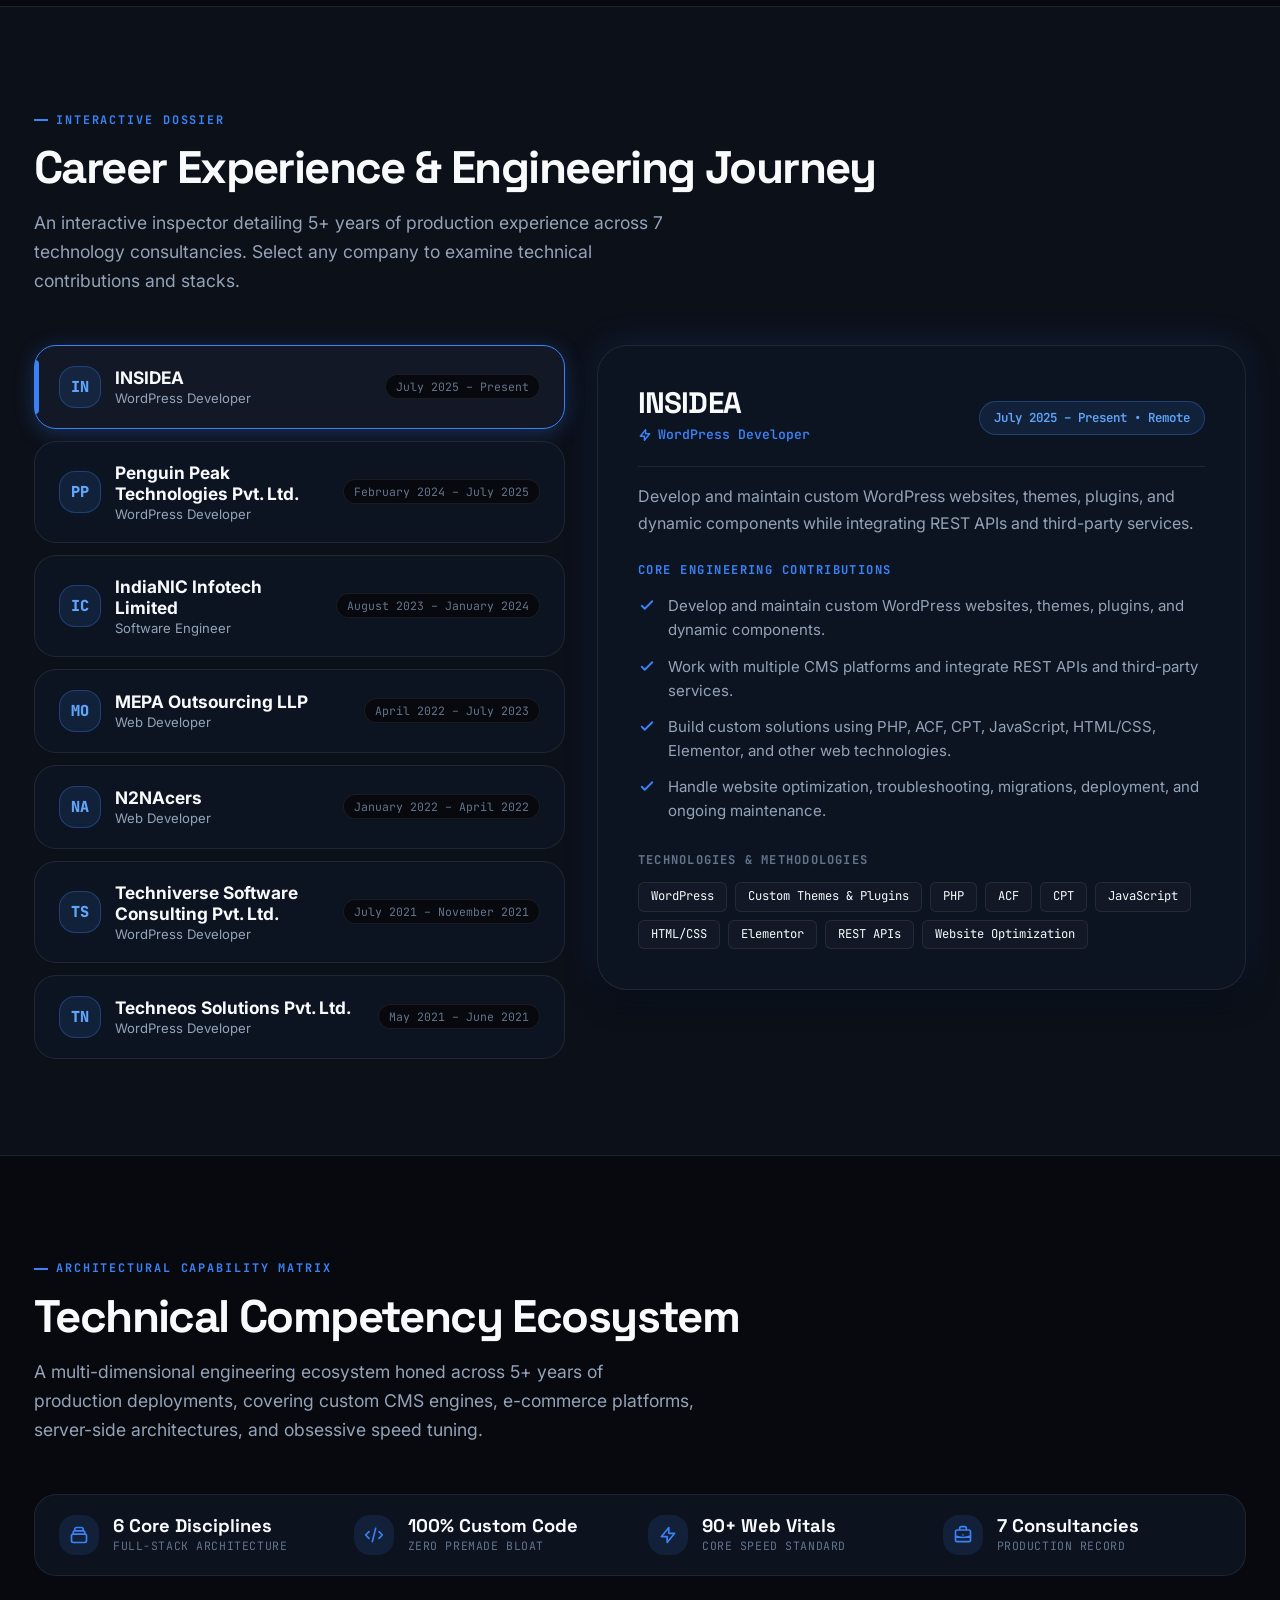
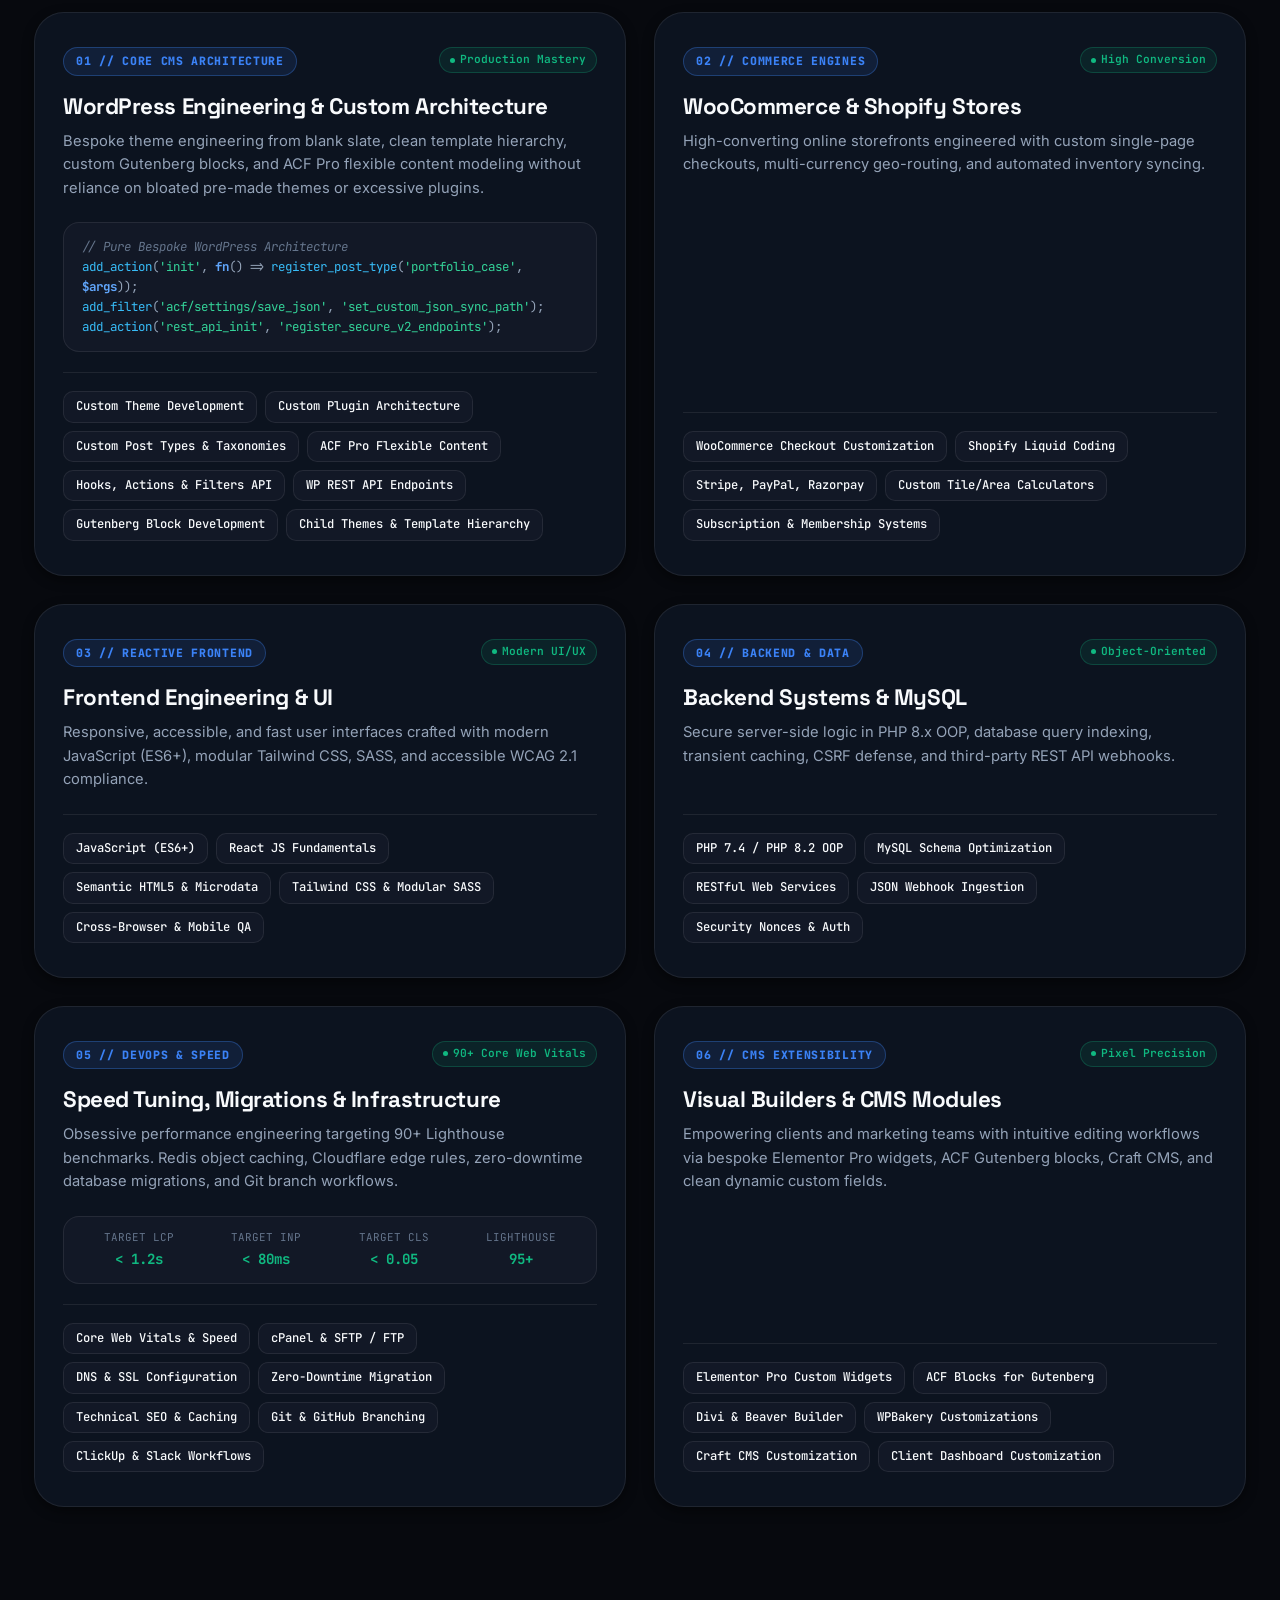
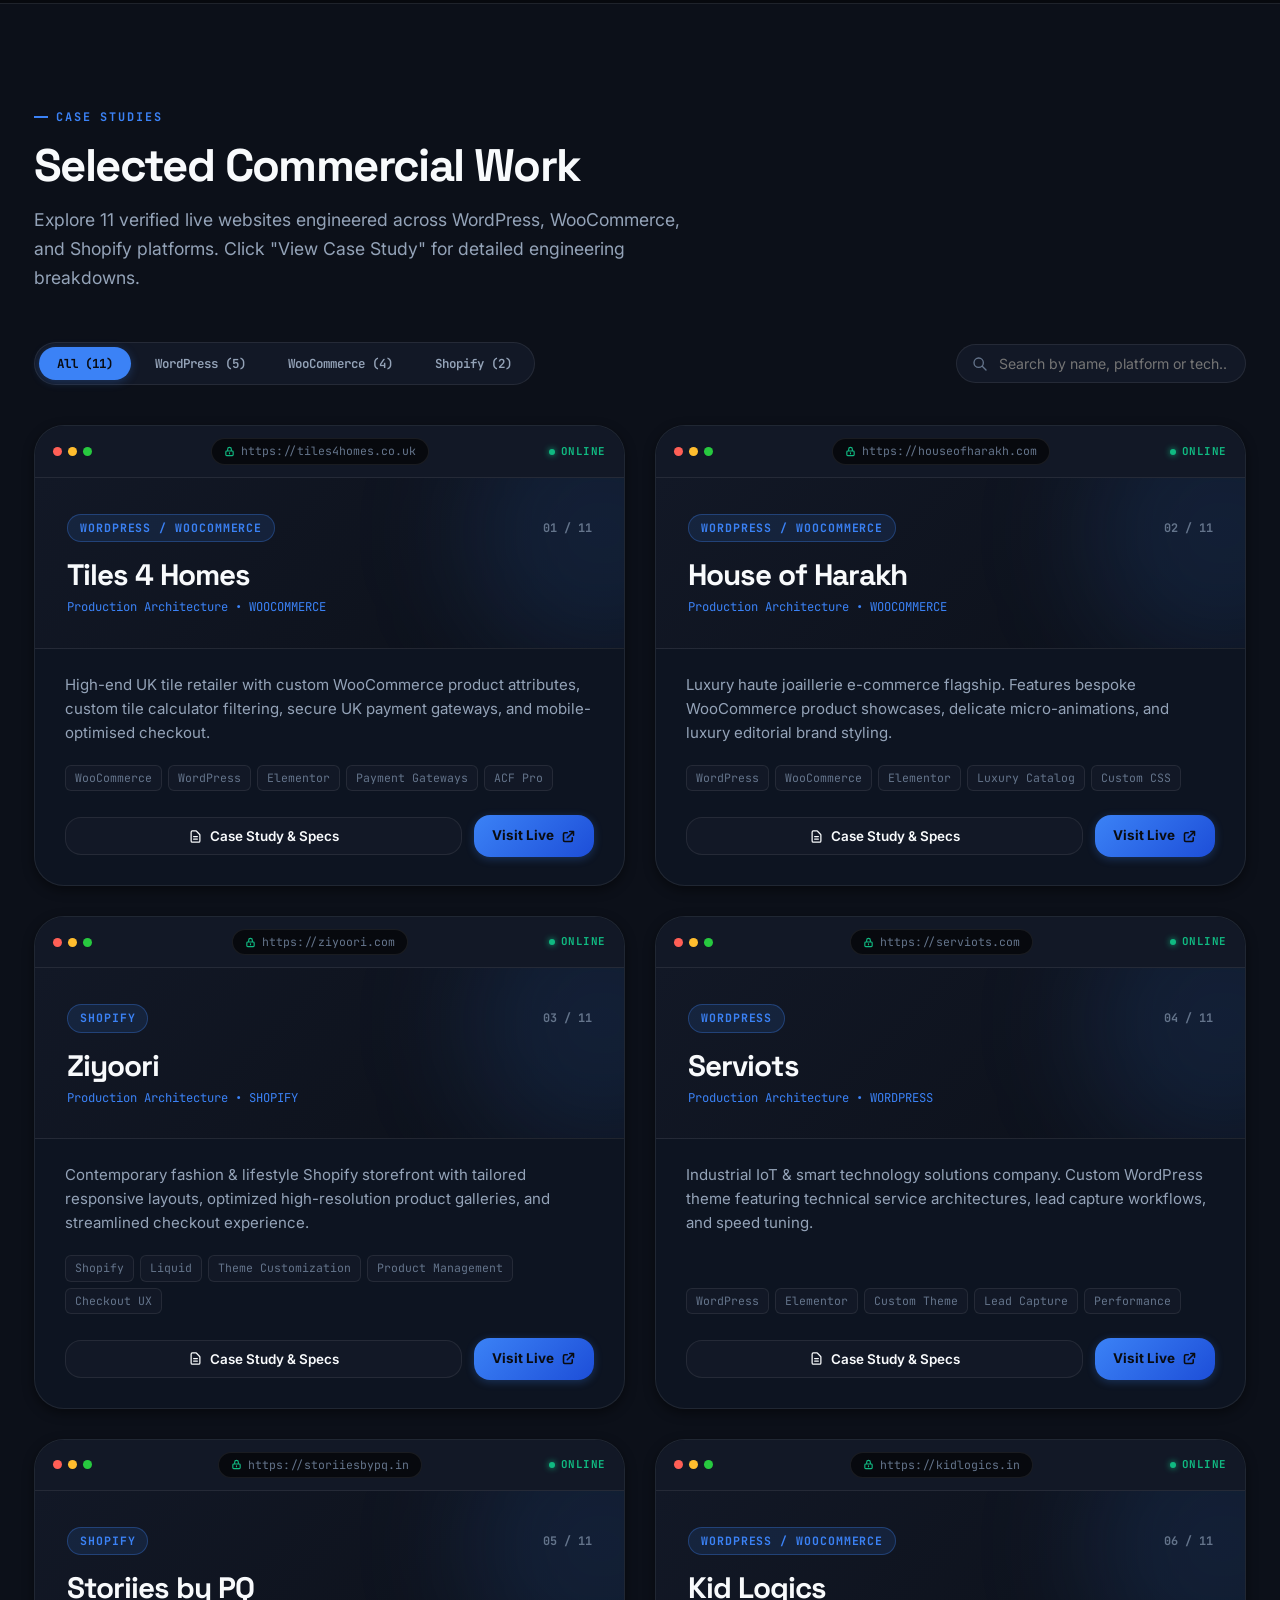
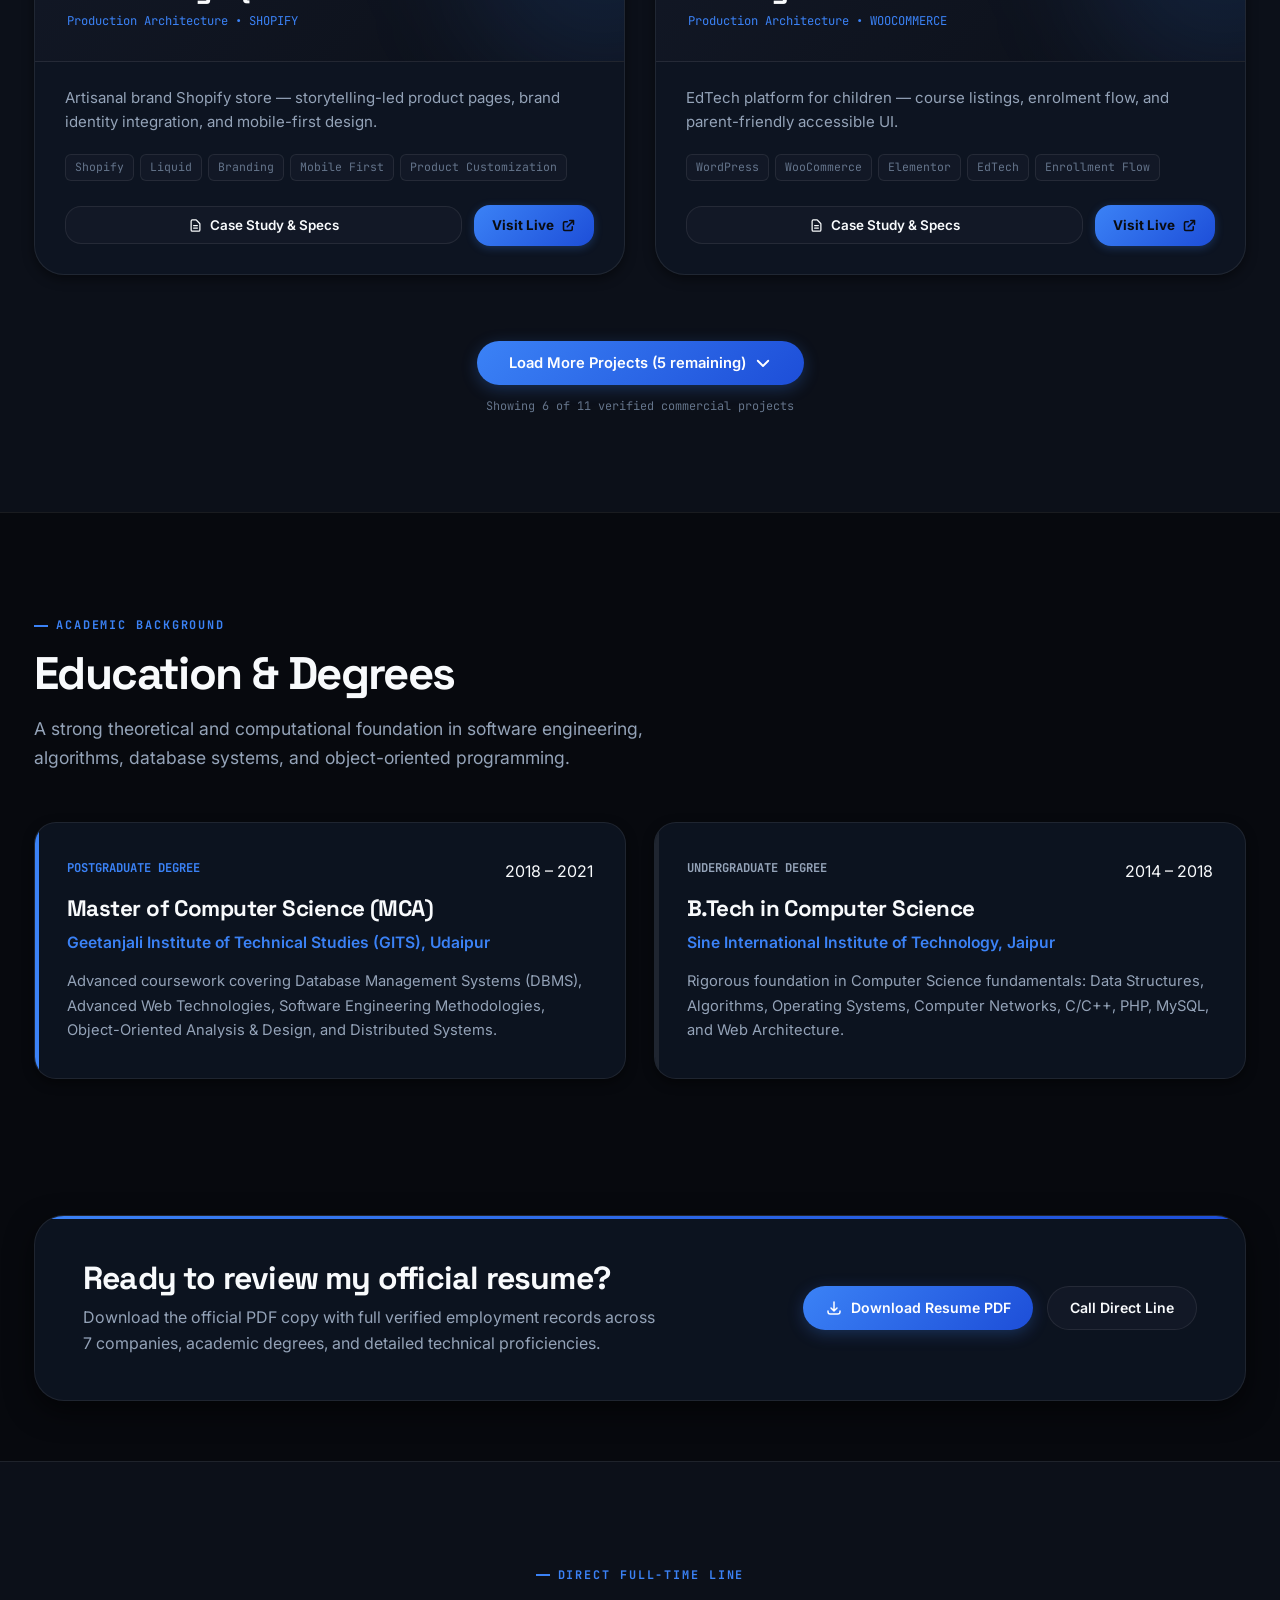
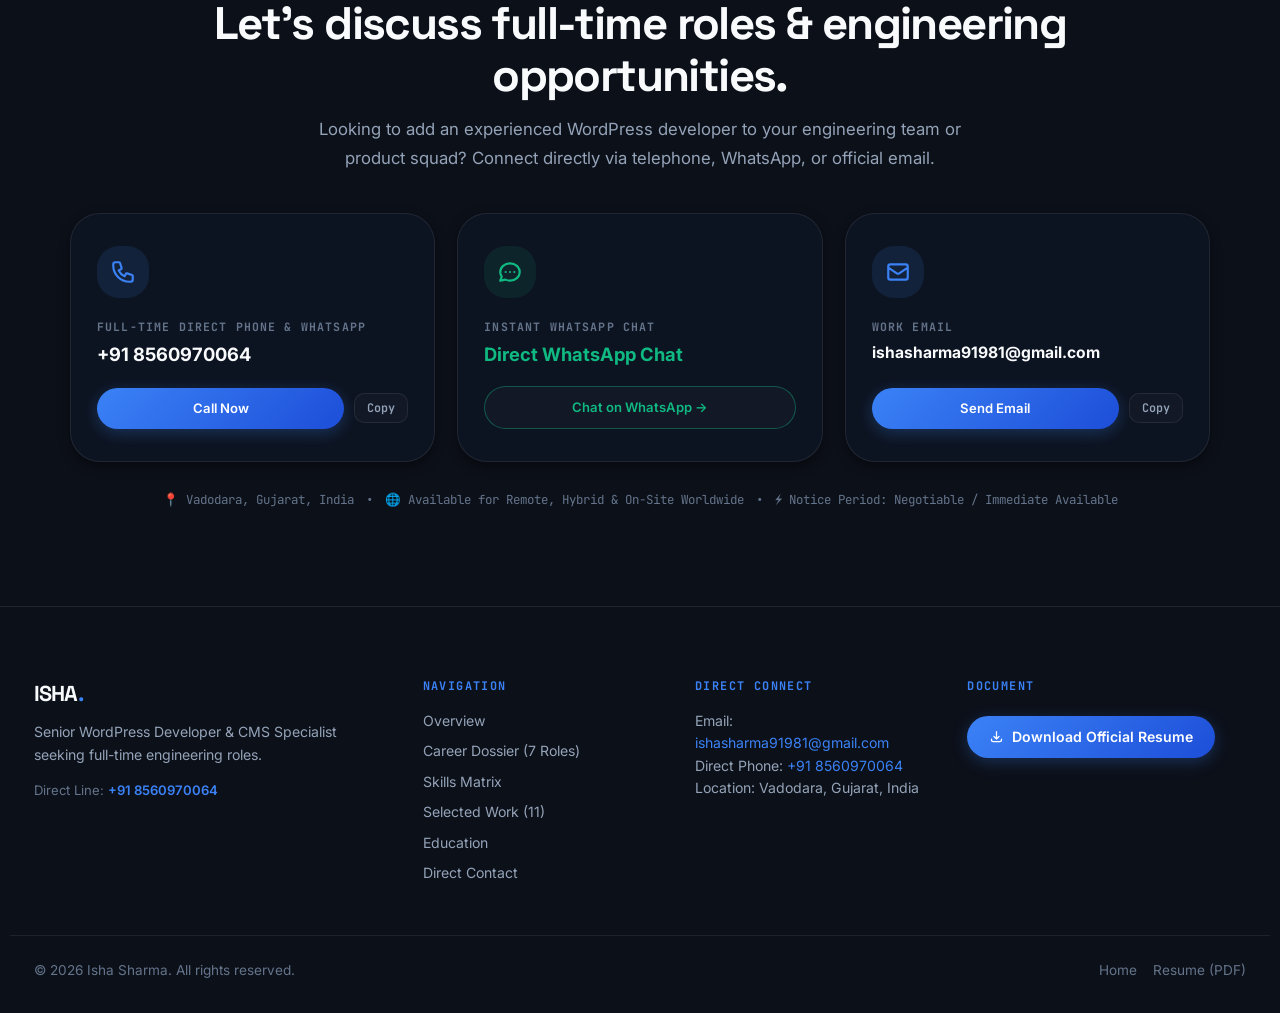
==== commit 9456a511: "fix: remove The Sleep Store and Nomadic Mart from portfolio and update verified site counts to 11" ====
--- a/index.html
+++ b/index.html
@@ -23,7 +23,7 @@
     <link href="https://fonts.googleapis.com/css2?family=Inter:wght@300;400;500;600;700&family=JetBrains+Mono:wght@400;500;600;700&family=Space+Grotesk:wght@500;600;700;800&display=swap" rel="stylesheet">
 
     <!-- Stylesheet -->
-    <link rel="stylesheet" href="assets/css/style.css?v=3.2">
+    <link rel="stylesheet" href="assets/css/style.css?v=3.3">
 
     <!-- Candidate Schema -->
     <script type="application/ld+json">
@@ -108,7 +108,7 @@
         <a href="#about" class="mobile-nav-link">Overview</a>
         <a href="#experience" class="mobile-nav-link">Career Dossier (7 Companies)</a>
         <a href="#expertise" class="mobile-nav-link">Skills Matrix</a>
-        <a href="#work" class="mobile-nav-link">Selected Work (13 Sites)</a>
+        <a href="#work" class="mobile-nav-link">Selected Work (11 Sites)</a>
         <a href="#education" class="mobile-nav-link">Education & Degrees</a>
         <a href="#contact" class="mobile-nav-link">Direct Contact Line</a>
         <div style="padding: 18px 0; border-top: 1px solid var(--border); display: flex; flex-direction: column; gap: 10px;">
@@ -203,7 +203,7 @@
                                 <div class="hud-stat-label">Companies</div>
                             </div>
                             <div class="hud-stat-item">
-                                <div class="hud-stat-num">13+</div>
+                                <div class="hud-stat-num">11+</div>
                                 <div class="hud-stat-label">Live Sites</div>
                             </div>
                             <div class="hud-stat-item">
@@ -542,22 +542,22 @@
         </section>
 
         <!-- ══════════════════════════════════════════════════════════
-             SELECTED WORK (13 VERIFIED SITES)
+             SELECTED WORK (11 VERIFIED SITES)
              ══════════════════════════════════════════════════════════ -->
         <section class="section" id="work" style="border-top: 1px solid var(--border); background: var(--bg-surface);">
             <div class="container">
                 <div class="section-head">
                     <div class="section-tag">Case Studies</div>
                     <h2 class="section-title">Selected Commercial Work</h2>
-                    <p class="section-lead">Explore 13 verified live websites engineered across WordPress, WooCommerce, and Shopify platforms. Click "View Case Study" for detailed engineering breakdowns.</p>
+                    <p class="section-lead">Explore 11 verified live websites engineered across WordPress, WooCommerce, and Shopify platforms. Click "View Case Study" for detailed engineering breakdowns.</p>
                 </div>
 
                 <div class="projects-toolbar">
                     <div class="filter-btn-group" role="tablist" aria-label="Project Categories">
-                        <button type="button" class="filter-btn active" data-filter="all" role="tab" aria-selected="true">All (13)</button>
+                        <button type="button" class="filter-btn active" data-filter="all" role="tab" aria-selected="true">All (11)</button>
                         <button type="button" class="filter-btn" data-filter="wordpress" role="tab" aria-selected="false">WordPress (5)</button>
-                        <button type="button" class="filter-btn" data-filter="woocommerce" role="tab" aria-selected="false">WooCommerce (5)</button>
-                        <button type="button" class="filter-btn" data-filter="shopify" role="tab" aria-selected="false">Shopify (3)</button>
+                        <button type="button" class="filter-btn" data-filter="woocommerce" role="tab" aria-selected="false">WooCommerce (4)</button>
+                        <button type="button" class="filter-btn" data-filter="shopify" role="tab" aria-selected="false">Shopify (2)</button>
                     </div>
 
                     <div class="project-search-box">
@@ -766,7 +766,7 @@
                     <li><a href="#about" style="color: var(--text-secondary);">Overview</a></li>
                     <li><a href="#experience" style="color: var(--text-secondary);">Career Dossier (7 Roles)</a></li>
                     <li><a href="#expertise" style="color: var(--text-secondary);">Skills Matrix</a></li>
-                    <li><a href="#work" style="color: var(--text-secondary);">Selected Work (13)</a></li>
+                    <li><a href="#work" style="color: var(--text-secondary);">Selected Work (11)</a></li>
                     <li><a href="#education" style="color: var(--text-secondary);">Education</a></li>
                     <li><a href="#contact" style="color: var(--text-secondary);">Direct Contact</a></li>
                 </ul>
@@ -800,7 +800,7 @@
     </footer>
 
     <!-- Scripts -->
-    <script src="assets/js/projects-data.js?v=3.1"></script>
-    <script src="assets/js/main.js?v=3.2"></script>
+    <script src="assets/js/projects-data.js?v=3.3"></script>
+    <script src="assets/js/main.js?v=3.3"></script>
 </body>
 </html>
